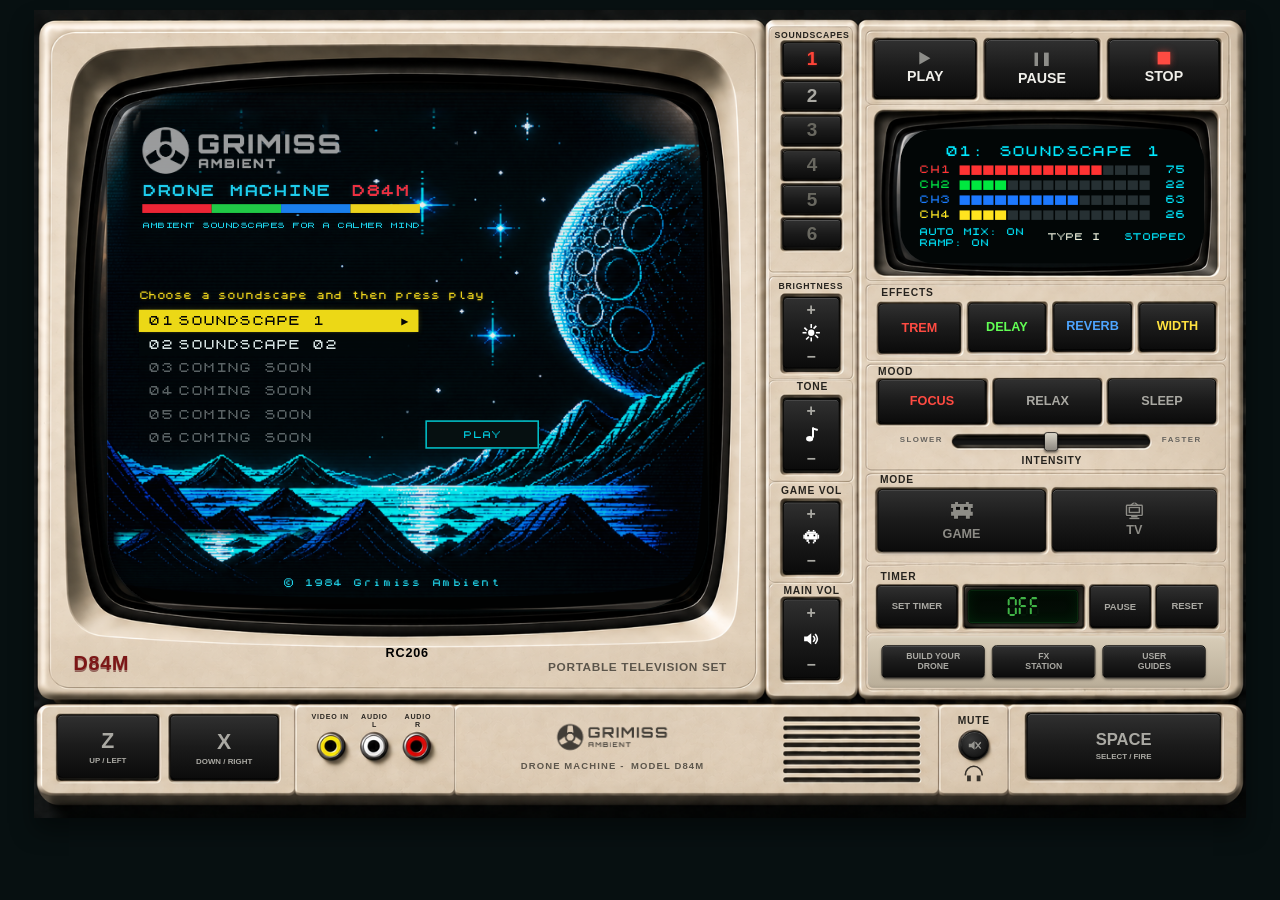
==== index.html @ c45c949e "rc206" ====
<!doctype html>
<html lang="en">
<head>
  <meta charset="utf-8">
  <meta name="viewport" content="width=device-width,initial-scale=1">
  <title>D84M Drone Machine</title>
  <link rel="stylesheet" href="styles/base.css?v=rc206">
</head>
<body>
  <div class="stage-viewport" id="stage-viewport">
    <main class="stage" id="stage" aria-label="D84M physical machine checkpoint">
      <div class="machine" id="machine">
        <section class="main-crt" aria-label="Main CRT">
          <div class="crt-screen-root" id="crt-screen-root"></div>
          <div class="ss-flash" id="ss-flash">01</div>
        </section>
        <div class="build-version-label" aria-label="Build version">RC206</div>

        <section class="small-crt" aria-label="Small CRT status">
          <div class="small-title" id="small-ss">01: SOUNDSCAPE 01</div>
          <div class="small-levels" id="small-levels"></div>
          <div class="small-footer"><div class="small-status-toggles"><button id="small-automix" type="button">AUTO MIX: ON</button><button id="small-ramp" type="button">RAMP: ON</button></div><span id="small-tape">TYPE I</span><span id="small-transport">STOP</span></div>
        </section>

        <img class="crt-glass" src="assets/visuals/d8m4-crt-glass.png" alt="" aria-hidden="true">
        <div class="bottom-fill" aria-hidden="true"></div>
        <img class="shell" src="assets/visuals/d8m4-shell.png" alt="" aria-hidden="true">

        <div class="legend-layer" id="legend-layer" aria-label="Screen printed legends">
          <div class="legend-item legend-d84m" data-legend-dev data-dev-key="unit-name" data-dev-label="UNIT NAME" data-edit-text>D84M</div>
          <div class="legend-item legend-portable" data-legend-dev data-dev-key="portable-line" data-dev-label="PORTABLE TV AUDIO AND GAMES" data-edit-text>PORTABLE TV AUDIO &amp; GAMES</div>

          <div class="legend-item legend-print legend-soundscapes" data-legend-dev data-dev-key="soundscapes-title" data-dev-label="SOUNDSCAPES TITLE" data-edit-text>SOUNDSCAPES</div>
          <div class="legend-item legend-print legend-brightness" data-legend-dev data-dev-key="brightness-title" data-dev-label="BRIGHTNESS TITLE" data-edit-text>BRIGHTNESS</div>
          <div class="legend-item legend-print legend-tone" data-legend-dev data-dev-key="tone-title" data-dev-label="TONE TITLE" data-edit-text>TONE</div>
          <div class="legend-item legend-print legend-gamevol" data-legend-dev data-dev-key="gamevol-title" data-dev-label="GAME VOL TITLE" data-edit-text>GAME VOL</div>
          <div class="legend-item legend-print legend-mainvol" data-legend-dev data-dev-key="mainvol-title" data-dev-label="MAIN VOL TITLE" data-edit-text>MAIN VOL</div>
          <div class="legend-item legend-print legend-mute" data-legend-dev data-dev-key="mute-title" data-dev-label="MUTE TITLE" data-edit-text>MUTE</div>
          <div class="legend-item legend-print legend-effects" data-legend-dev data-dev-key="effects-title" data-dev-label="EFFECTS TITLE" data-edit-text>EFFECTS</div>
          <div class="legend-item legend-print legend-mood" data-legend-dev data-dev-key="mood-title" data-dev-label="MOOD TITLE" data-edit-text>MOOD</div>
          <div class="legend-item legend-print legend-intensity" data-legend-dev data-dev-key="intensity-title" data-dev-label="INTENSITY TITLE" data-edit-text>INTENSITY</div>
          <div class="legend-item legend-print legend-mode" data-legend-dev data-dev-key="mode-title" data-dev-label="MODE TITLE" data-edit-text>MODE</div>
          <div class="legend-item legend-print legend-timer" data-legend-dev data-dev-key="timer-title" data-dev-label="TIMER TITLE" data-edit-text>TIMER</div>

          <div class="legend-item legend-fine legend-slower" data-legend-dev data-dev-key="slower-label" data-dev-label="SLOWER LABEL" data-edit-text>SLOWER</div>
          <div class="legend-item legend-fine legend-faster" data-legend-dev data-dev-key="faster-label" data-dev-label="FASTER LABEL" data-edit-text>FASTER</div>

          <div class="legend-item legend-rca legend-videoin" data-legend-dev data-dev-key="video-in-label" data-dev-label="VIDEO IN LABEL" data-edit-text>VIDEO IN</div>
          <div class="legend-item legend-rca legend-audio-l" data-legend-dev data-dev-key="audio-l-label" data-dev-label="AUDIO L LABEL" data-edit-text>AUDIO L</div>
          <div class="legend-item legend-rca legend-audio-r" data-legend-dev data-dev-key="audio-r-label" data-dev-label="AUDIO R LABEL" data-edit-text>AUDIO R</div>
          <div class="legend-item legend-headphones" data-legend-dev data-dev-key="headphones-icon" data-dev-label="HEADPHONES ICON" aria-hidden="true"></div>

          <img src="assets/visuals/ga-logo.png" alt="Grimiss Ambient" class="legend-item legend-brand-logo" data-legend-dev data-dev-key="brand-logo" data-dev-label="GRIMISS AMBIENT LOGO">
          <div class="legend-item legend-brand-text legend-brand-drone" data-legend-dev data-dev-key="brand-drone" data-dev-label="DRONE MACHINE BRAND TEXT" data-edit-text>DRONE MACHINE</div>
          <div class="legend-item legend-brand-text legend-brand-model" data-legend-dev data-dev-key="brand-model" data-dev-label="MODEL D84M BRAND TEXT" data-edit-text>MODEL D84M</div>
        </div>
<div class="live-layer">
          <div class="soundscape-controls" aria-label="Soundscapes">
            <button class="soundscape-button ss1" data-soundscape="SS01"><span>1</span></button>
            <button class="soundscape-button ss2" data-soundscape="SS02"><span>2</span></button>
            <button class="soundscape-button ss3" disabled><span>3</span></button>
            <button class="soundscape-button ss4" disabled><span>4</span></button>
            <button class="soundscape-button ss5" disabled><span>5</span></button>
            <button class="soundscape-button ss6" disabled><span>6</span></button>
          </div>

          <button class="transport-button play-button" id="play-button"><span class="transport-icon play-icon"></span><span>PLAY</span></button>
          <button class="transport-button pause-button" id="pause-button"><span class="transport-icon pause-icon"></span><span>PAUSE</span></button>
          <button class="transport-button stop-button" id="stop-button"><span class="transport-icon stop-icon"></span><span>STOP</span></button>

          <button class="rocker brightness-rocker" data-rocker="brightness"><span>+</span><b aria-hidden="true"></b><span>−</span></button>
          <button class="rocker tone-rocker" data-rocker="tone"><span>+</span><b aria-hidden="true"></b><span>−</span></button>
          <button class="rocker gamevol-rocker" data-rocker="gameVolume"><span>+</span><b aria-hidden="true"></b><span>−</span></button>
          <button class="rocker mainvol-rocker" data-rocker="mainVolume"><span>+</span><b aria-hidden="true"></b><span>−</span></button>
          <button class="master-mute-button jack-mute-button" id="master-mute-button" aria-pressed="false" aria-label="Master mute"><b aria-hidden="true"></b></button>

          <button class="effect-button trem-button" data-effect-button="tremolo">TREM</button>
          <button class="effect-button delay-button" data-effect-button="delay">DELAY</button>
          <button class="effect-button reverb-button" data-effect-button="reverb">REVERB</button>
          <button class="effect-button width-button" data-effect-button="width">WIDTH</button>

          <button class="mode-button focus-button" data-frs="focus">FOCUS</button>
          <button class="mode-button relax-button" data-frs="relax">RELAX</button>
          <button class="mode-button sleep-button" data-frs="sleep">SLEEP</button>
          <input class="intensity-slider" id="intensity" type="range" min="-50" max="50" value="0" step="1" aria-label="Intensity">

          <button class="future-button game-button" id="game-button" aria-label="Game mode"><span class="future-icon alien-icon" aria-hidden="true"></span><span>GAME</span></button>
          <button class="future-button tv-button" id="tv-button" aria-label="TV mode"><span class="future-icon retro-tv-icon" aria-hidden="true"></span><span>TV</span></button>

          <button class="timer-button timer-set" id="timer-set-button">SET TIMER</button>
          <div class="timer-display" id="timer-display" aria-live="polite">OFF</div>
          <button class="timer-button timer-start" id="timer-start-button" aria-pressed="false">PAUSE</button>
          <button class="timer-button timer-reset" id="timer-reset-button">RESET</button>
          <div class="timer-option-menu" id="timer-option-menu" hidden>
            <div class="timer-option-header">Please select length of timer required:</div>
            <button type="button" data-timer-option="900">C15</button>
            <button type="button" data-timer-option="7200">2 HOURS</button>
            <button type="button" data-timer-option="1800">C30</button>
            <button type="button" data-timer-option="14400">4 HOURS</button>
            <button type="button" data-timer-option="3600">C60</button>
            <button type="button" data-timer-option="28800">8 HOURS</button>
            <button type="button" data-timer-option="5400">C90</button>
            <button type="button" data-timer-option="0">OFF</button>
          </div>

          <div class="utility-mask" id="utility-panel" aria-label="Utility button backing panel"></div>
          <button class="utility-button byd-button" id="byd-button">BUILD YOUR<br>DRONE</button>
          <button class="utility-button cc-button" id="cc-button">FX<br>STATION</button>
          <button class="utility-button guides-button" id="guides-button">USER<br>GUIDES</button>

          <button class="bottom-key z-key" data-future="Z / UP / LEFT">Z<small>UP / LEFT</small></button>
          <button class="bottom-key x-key" data-future="X / DOWN / RIGHT">X<small>DOWN / RIGHT</small></button>
          <button class="bottom-key space-key" id="space-key">SPACE<small>SELECT / FIRE</small></button>
        </div>

        <div class="osd" id="osd" aria-live="polite"></div>
      </div>
    </main>
  </div>

  <aside class="dev-dock" aria-label="Checkpoint 5 development controls">
    <strong>CP05 DEV</strong>
    <button id="automix-toggle">AUTO MIX ON</button>
    <button id="automix-force">FORCE EVENT</button>
    <button id="special-event-force">SPECIAL EVENT</button>
    <span id="dev-status">Ready</span>
  </aside>

  <script type="module" src="src/main.js?v=rc206"></script>
</body>
</html>
---- styles/base.css ----
@font-face{font-family:ZX;src:url('../assets/fonts/ZXSpectrumUnicode.ttf') format('truetype');font-display:swap}
*{box-sizing:border-box} html,body{margin:0;min-height:100%;background:#071011;color:#eee;font-family:Arial,Helvetica,sans-serif}
body{min-height:100vh;overflow:auto;padding:10px 10px 72px;display:flex;justify-content:center;align-items:flex-start}
button,input{font:inherit}.stage-viewport{position:relative;width:1536px;height:1024px;flex:0 0 auto}.stage{position:absolute;left:0;top:0;width:1536px;height:1024px;transform-origin:top left}.machine{--unit-brightness:1;position:relative;width:1536px;height:1024px;overflow:hidden;filter:brightness(var(--unit-brightness)) drop-shadow(0 18px 28px rgba(0,0,0,.55));background:#070d0e}
.main-crt{position:absolute;left:5.99%;top:10.16%;width:49.61%;height:64.06%;z-index:1;overflow:hidden;border-radius:12% / 14%;background:#020807;color:#00e9ff;font-family:ZX,'Courier New',monospace}
.crt-dev-inner{position:absolute;inset:8%;display:flex;flex-direction:column;align-items:center;justify-content:center;text-align:center;gap:22px;text-shadow:0 0 5px rgba(0,220,255,.22)}
.zx-stripes{width:260px;height:16px;display:grid;grid-template-columns:repeat(4,1fr);gap:0;margin-bottom:5px}.zx-stripes i:nth-child(1){background:#f33}.zx-stripes i:nth-child(2){background:#0e4}.zx-stripes i:nth-child(3){background:#1681ff}.zx-stripes i:nth-child(4){background:#ffe21c}.crt-title{font-size:36px}.crt-sub{font-size:19px;color:#f3f0db}.crt-state{font-size:26px;color:#63faff}.crt-message{font-size:22px;color:#ffe21c;max-width:82%;line-height:1.35}.crt-help{position:absolute;bottom:2%;font-size:13px;color:#78a6a9}
.small-crt{position:absolute;left:71.48%;top:14.75%;width:25.07%;height:16.60%;z-index:4;overflow:hidden;border-radius:10.9% / 24.7%;background:#020606;color:#f4f1df;font-family:ZX,'Courier New',monospace;padding:18px 24px 14px;text-shadow:0 0 3px rgba(0,220,255,.15)}
.small-title{text-align:center;color:#00e9ff;font-size:17px;margin-bottom:8px}.small-levels{display:grid;gap:5px}.small-row{display:grid;grid-template-columns:44px 1fr 38px;gap:7px;align-items:center;font-size:13px}.small-bar{height:12px;display:grid;grid-template-columns:repeat(16,1fr);gap:2px;cursor:pointer;touch-action:none}.small-bar i{background:#263033}.small-row:nth-child(1){color:#ff3333}.small-row:nth-child(2){color:#00e83f}.small-row:nth-child(3){color:#1d79ff}.small-row:nth-child(4){color:#ffe41f}.small-bar i.lit{background:currentColor}.small-value{color:#00e9ff;text-align:right}.small-footer{margin-top:8px;display:flex;justify-content:space-between;color:#00e9ff;font-size:11px}
.crt-glass,.shell{position:absolute;inset:0;width:100%;height:100%;pointer-events:none;user-select:none}.crt-glass{z-index:2}.shell{z-index:3}.live-layer{position:absolute;inset:0;z-index:5;pointer-events:none}.live-layer button,.live-layer input{pointer-events:auto}
.soundscape-button,.transport-button,.rocker,.master-mute-button,.effect-button,.mode-button,.future-button,.timer-button,.utility-button,.bottom-key{appearance:none;margin:0;border:1px solid #050505;background:linear-gradient(180deg,#303030 0%,#1b1b1b 48%,#0b0b0b 100%);box-shadow:inset 0 1px 0 rgba(255,255,255,.22),inset 0 -1px 0 rgba(0,0,0,.82),0 2px 3px rgba(0,0,0,.4);color:#aaa9a3;cursor:pointer;user-select:none;touch-action:none;font-weight:800}.soundscape-button:active,.transport-button:active,.effect-button:active,.mode-button:active,.future-button:active,.utility-button:active,.bottom-key:active{transform:translateY(1px)}
.soundscape-button{position:absolute;left:61.78%;width:4.82%;border-radius:5px;display:grid;place-items:center}.soundscape-button span{font-size:24px}.ss1{top:4.02%;height:4.00%}.ss2{top:8.75%;height:3.61%}.ss3{top:13.05%;height:3.61%}.ss4{top:17.34%;height:3.61%}.ss5{top:21.64%;height:3.52%}.ss6{top:25.84%;height:3.61%}.soundscape-button[aria-pressed="true"] span{color:#ff4438;text-shadow:0 0 4px rgba(255,45,35,.4)}.soundscape-button:disabled{cursor:default}.soundscape-button:disabled span{color:#696860}
.transport-button{position:absolute;border-radius:7px;display:flex;flex-direction:column;align-items:center;justify-content:center;gap:5px;font-size:18px;color:#f0efea}.transport-button span:last-child{color:#f0efea;text-shadow:none}.play-button{left:69.73%;top:4.20%;width:7.55%;height:6.05%}.pause-button{left:78.91%;top:4.30%;width:8.53%;height:5.96%}.stop-button{left:89.06%;top:4.30%;width:8.33%;height:5.96%}.transport-icon{display:block;position:relative;color:#8e8e8a;filter:none}.play-icon{width:0;height:0;border-top:8px solid transparent;border-bottom:8px solid transparent;border-left:14px solid currentColor}.pause-icon{width:18px;height:17px;background:linear-gradient(90deg,currentColor 0 5px,transparent 5px 12px,currentColor 12px 17px)}.stop-icon{width:16px;height:16px;background:currentColor}.play-button.is-active .transport-icon{color:#62ff55;filter:drop-shadow(0 0 5px rgba(98,255,85,.55))}.pause-button.is-active .transport-icon{color:#ffd83d;filter:drop-shadow(0 0 5px rgba(255,216,61,.55))}.stop-button.is-active .transport-icon{color:#ff4b42;filter:drop-shadow(0 0 5px rgba(255,75,66,.55))}.play-button.is-paused .transport-icon{animation:pulsePlayIcon 1.8s ease-in-out infinite}@keyframes pulsePlayIcon{0%,100%{color:#8e8e8a;filter:none}50%{color:#62ff55;filter:drop-shadow(0 0 6px rgba(98,255,85,.6))}}
.rocker{position:absolute;left:61.95%;width:4.69%;height:8.89%;border-radius:6px;display:grid;grid-template-rows:1fr 1.15fr 1fr;place-items:center;font-size:20px;transform-origin:center;transition:transform .07s ease,box-shadow .07s ease}.rocker.rocker-up{transform:perspective(120px) rotateX(-5deg) translateY(-1px);box-shadow:inset 0 3px 4px rgba(255,255,255,.16),inset 0 -4px 6px rgba(0,0,0,.9),0 1px 2px rgba(0,0,0,.45)}.rocker.rocker-down{transform:perspective(120px) rotateX(5deg) translateY(1px);box-shadow:inset 0 1px 2px rgba(255,255,255,.1),inset 0 -1px 3px rgba(0,0,0,.7),0 3px 4px rgba(0,0,0,.5)}.rocker b{font-size:0;color:transparent;width:24px;height:24px;display:block;background-position:center;background-repeat:no-repeat;background-size:24px 24px}.brightness-rocker{top:34.72%}.tone-rocker{top:44.87%}.gamevol-rocker{top:55.03%}.mainvol-rocker{top:65.19%}
.effect-button{position:absolute;border-radius:6px;font-size:16px;color:#96958f}.trem-button{left:70.12%;top:36.91%;width:5.86%;height:4.79%}.delay-button{left:77.54%;top:36.91%;width:5.47%;height:4.69%}.reverb-button{left:84.57%;top:36.91%;width:5.53%;height:4.59%}.width-button{left:91.60%;top:36.91%;width:5.40%;height:4.59%}.effect-button[data-effect-button="tremolo"].is-active{color:#ff4b42}.effect-button[data-effect-button="delay"].is-active{color:#62ff55}.effect-button[data-effect-button="reverb"].is-active{color:#4ea5ff}.effect-button[data-effect-button="width"].is-active{color:#ffe23f}
.mode-button{position:absolute;border-radius:6px;font-size:16px}.focus-button{left:69.99%;top:46.29%;width:8.14%;height:4.20%}.relax-button{left:79.56%;top:46.29%;width:8.01%;height:4.20%}.sleep-button{left:89.00%;top:46.19%;width:8.01%;height:4.20%}.focus-button.is-active{color:#ff4b42}.relax-button.is-active{color:#62ff55}.sleep-button.is-active{color:#4ea5ff}
.intensity-slider{position:absolute;left:75.78%;top:52.25%;width:16.28%;height:2.73%;margin:0;appearance:none;background:transparent;cursor:ew-resize;touch-action:none}.intensity-slider::-webkit-slider-runnable-track{height:8px;border-radius:8px;background:#171717;box-shadow:inset 0 2px 3px rgba(0,0,0,.72)}.intensity-slider::-webkit-slider-thumb{appearance:none;width:18px;height:24px;margin-top:-8px;border-radius:4px;border:1px solid #111;background:linear-gradient(180deg,#d9d4c7,#8b877f);box-shadow:0 2px 3px rgba(0,0,0,.5)}
.future-button{position:absolute;border-radius:7px;display:flex;flex-direction:column;align-items:center;justify-content:center;gap:4px;font-size:20px;color:#8d8c86}.future-button span{font-size:16px}.future-button .future-icon{display:block;width:30px;height:22px;background-position:center;background-repeat:no-repeat;background-size:contain;filter:drop-shadow(0 1px 0 rgba(0,0,0,.45))}.future-button .alien-icon{background-image:url("data:image/svg+xml,%3Csvg xmlns='http://www.w3.org/2000/svg' viewBox='0 0 64 48'%3E%3Cpath fill='%238d8c86' d='M10 8h8V4h6v4h16V4h6v4h8v8h-4v8h4v8h-6v6h-8v-6H24v6h-8v-6h-6v-8h4v-8h-4z'/%3E%3Crect x='20' y='14' width='8' height='6' fill='%230b0b0b'/%3E%3Crect x='36' y='14' width='8' height='6' fill='%230b0b0b'/%3E%3C/svg%3E")}.future-button .retro-tv-icon{background-image:url("data:image/svg+xml,%3Csvg xmlns='http://www.w3.org/2000/svg' viewBox='0 0 64 48'%3E%3Cg fill='none' stroke='%238d8c86' stroke-width='4' stroke-linecap='square' stroke-linejoin='miter'%3E%3Cpath d='M23 7 30 1'/%3E%3Cpath d='M41 7 34 1'/%3E%3Crect x='10' y='8' width='44' height='28' rx='2'/%3E%3Crect x='18' y='14' width='28' height='14'/%3E%3Cpath d='M25 40h14'/%3E%3Cpath d='M20 45h24'/%3E%3C/g%3E%3C/svg%3E")}.future-button:hover{color:#c8c7c0}.future-button:hover .future-icon{filter:drop-shadow(0 0 2px rgba(200,199,192,.25))}.game-button{left:69.99%;top:59.86%;width:13.02%;height:6.35%}.tv-button{left:84.51%;top:59.86%;width:12.50%;height:6.35%}
.timer-button{position:absolute;top:71.68%;height:4.30%;border-radius:6px;font-size:12px}.timer-set{left:69.92%;width:5.86%}.timer-start{left:87.55%;width:4.23%}.timer-reset{left:92.90%;width:4.23%}.timer-display{position:absolute;left:77.02%;top:71.68%;width:9.18%;height:4.30%;border:1px solid #061007;border-radius:6px;background:linear-gradient(180deg,#020703 0%,#031006 100%);display:flex;align-items:center;justify-content:center;color:#6bff65;font-family:'Courier New',monospace;font-size:18px;font-weight:700;letter-spacing:1px;box-shadow:inset 0 0 0 1px rgba(61,255,90,.12), inset 0 0 18px rgba(10,255,80,.08), 0 0 4px rgba(0,0,0,.55);text-shadow:0 0 6px rgba(74,255,90,.25)}.timer-display.is-off{color:#2d7d30;text-shadow:none}.timer-display.is-running{box-shadow:inset 0 0 0 1px rgba(61,255,90,.18), inset 0 0 18px rgba(10,255,80,.12), 0 0 6px rgba(77,255,95,.12)}.timer-button.is-active{color:#62ff55;border-color:#62ff55;background:#0b1811}.timer-option-menu{position:absolute;left:69.92%;top:63.0%;width:27.0%;display:grid;grid-template-columns:repeat(2,minmax(0,1fr));gap:6px;padding:8px;border:1px solid #1b2628;border-radius:8px;background:rgba(6,10,11,.98);box-shadow:0 8px 18px rgba(0,0,0,.45);z-index:35}.timer-option-menu button{appearance:none;margin:0;border:1px solid #050505;background:linear-gradient(180deg,#303030 0%,#1b1b1b 48%,#0b0b0b 100%);box-shadow:inset 0 1px 0 rgba(255,255,255,.22),inset 0 -1px 0 rgba(0,0,0,.82),0 2px 3px rgba(0,0,0,.4);color:#aaa9a3;cursor:pointer;user-select:none;touch-action:none;font-weight:800;border-radius:6px;padding:8px 4px;font-size:12px}.timer-option-menu button:hover,.timer-option-menu button:focus-visible,.timer-option-menu button.is-selected{color:#62ff55;border-color:#62ff55;background:#0b1811;outline:none}
.utility-mask{position:absolute;left:69.33%;top:77.92%;width:28.15%;height:6.15%;background:linear-gradient(180deg,#d8cdb8,#b9ad98);border-radius:7px;box-shadow:inset 0 1px 4px rgba(255,255,255,.45),inset 0 -1px 3px rgba(60,40,15,.25)}.utility-button{position:absolute;top:78.61%;height:4.10%;border-radius:6px;font-size:11px;line-height:1.05}.byd-button{left:69.92%;width:8.55%}.cc-button{left:79.04%;width:8.55%}.guides-button{left:88.16%;width:8.55%}
.bottom-key{position:absolute;top:87.89%;height:6.64%;border-radius:7px;font-size:27px;display:flex;flex-direction:column;align-items:center;justify-content:center;gap:3px}.bottom-key small{font-size:10px;color:#aaa9a3}.z-key{left:2.34%;width:7.36%}.x-key{left:11.65%;width:7.94%}.space-key{left:82.29%;top:87.70%;width:15.04%;font-size:21px}
.brand-block{position:absolute;left:37.3%;top:88.12%;width:21.6%;height:8%;display:flex;flex-direction:column;align-items:center;justify-content:center;color:#403c34;opacity:.74;pointer-events:none}.brand-logo{max-width:200px;max-height:40px;object-fit:contain;filter:contrast(.85)}.model-line{margin-top:4px;font-size:12px;letter-spacing:.08em;font-weight:700;white-space:nowrap}

.legend-layer{position:absolute;inset:0;z-index:4;pointer-events:none;user-select:none}
.legend-item{position:absolute;left:0;top:0;box-sizing:border-box;pointer-events:none;user-select:none}
.legend-print,.legend-fine,.legend-rca,.legend-brand-text,.legend-portable{font-family:Arial,Helvetica,sans-serif;text-transform:uppercase;color:#26231e;text-shadow:0 1px 0 rgba(255,255,255,.08);letter-spacing:.14em;font-weight:800;white-space:pre-wrap;overflow-wrap:anywhere}
.legend-print{font-size:17px;line-height:1.08;text-align:center}
.legend-fine{font-size:10px;color:#6f6a61;letter-spacing:.18em;text-align:center}
.legend-rca{font-size:11px;color:#2b2722;letter-spacing:.12em;text-align:center}
.legend-portable,.legend-brand-text{color:#403c34;opacity:.82;letter-spacing:.12em;font-weight:700;text-align:center}
.legend-portable{font-size:16px;line-height:1.05}
.legend-brand-text{font-size:12px;line-height:1.1}
.legend-d84m{font-family:Arial,Helvetica,sans-serif;font-weight:900;text-transform:uppercase;color:#7c1616;letter-spacing:.16em;font-size:25px;line-height:1;text-align:center;text-shadow:0 1px 0 rgba(255,210,210,.18),0 2px 0 rgba(82,9,9,.55),0 0 2px rgba(34,0,0,.12)}
.legend-brand-logo{object-fit:contain;filter:contrast(.9) brightness(.9);opacity:.74}
.legend-headphones{background-image:url("data:image/svg+xml,%3Csvg xmlns='http://www.w3.org/2000/svg' viewBox='0 0 64 64'%3E%3Cg fill='none' stroke='%2326221d' stroke-width='4' stroke-linecap='round' stroke-linejoin='round'%3E%3Cpath d='M12 34a20 20 0 0 1 40 0'/%3E%3Cpath d='M16 36h9v14h-9z' fill='%2326221d' stroke='none'/%3E%3Cpath d='M39 36h9v14h-9z' fill='%2326221d' stroke='none'/%3E%3C/g%3E%3C/svg%3E");background-repeat:no-repeat;background-position:center;background-size:contain;opacity:.9}

.legend-d84m{left:7.9%;top:75.2%;width:10.6%;height:2.8%}
.legend-portable{left:36.9%;top:75.0%;width:18.8%;height:2.8%}
.legend-soundscapes{left:58.9%;top:1.6%;width:11.2%;height:2.2%}
.legend-brightness{left:57.2%;top:33.2%;width:14.0%;height:2.0%}
.legend-tone{left:59.8%;top:46.0%;width:8.8%;height:2.0%}
.legend-gamevol{left:57.4%;top:58.5%;width:14.0%;height:2.0%}
.legend-mainvol{left:57.6%;top:70.6%;width:13.6%;height:2.0%}
.legend-mute{left:57.4%;top:84.2%;width:13.8%;height:2.0%}
.legend-effects{left:57.6%;top:28.6%;width:25.4%;height:2.0%}
.legend-mood{left:71.5%;top:43.4%;width:23.7%;height:2.0%}
.legend-intensity{left:77.6%;top:49.9%;width:12.5%;height:2.0%}
.legend-mode{left:74.4%;top:57.0%;width:18.8%;height:2.0%}
.legend-timer{left:76.0%;top:68.6%;width:17.0%;height:2.0%}
.legend-slower{left:69.9%;top:52.6%;width:5.3%;height:1.3%}
.legend-faster{left:92.2%;top:52.6%;width:4.6%;height:1.3%}
.legend-videoin{left:49.6%;top:88.0%;width:7.6%;height:1.6%}
.legend-audio-l{left:56.9%;top:88.0%;width:5.3%;height:1.6%}
.legend-audio-r{left:62.5%;top:88.0%;width:5.3%;height:1.6%}
.legend-headphones{left:61.7%;top:87.4%;width:4.8%;height:3.3%}
.legend-brand-logo{left:36.8%;top:88.4%;width:12.2%;height:3.8%}
.legend-brand-drone{left:36.0%;top:92.4%;width:16.0%;height:1.5%}
.legend-brand-model{left:42.1%;top:93.9%;width:6.9%;height:1.3%}

.legend-dev-window textarea{width:100%;min-height:56px;resize:vertical;font:inherit;background:#102124;color:#e9ffff;border:1px solid #50686b;padding:5px;box-sizing:border-box}
.legend-dev-window .ldw-text{display:grid;gap:6px;margin-top:8px}
.legend-dev-window .ldw-style-grid{display:grid;grid-template-columns:repeat(2,1fr);gap:5px}
.legend-dev-window .ldw-style-grid label{display:grid;gap:3px;font-size:10px}

.osd{position:absolute;left:12.9%;right:48.8%;bottom:27.8%;z-index:7;min-height:42px;display:grid;grid-template-columns:148px 1fr 52px;align-items:center;gap:12px;padding:0 12px;color:#66ff78;background:rgba(0,0,0,.985);font-family:ZX,'Courier New',monospace;font-size:18px;font-weight:800;letter-spacing:.02em;text-shadow:0 0 6px rgba(70,255,100,.42);opacity:0;transition:opacity .10s;pointer-events:none}.osd-label{text-align:left;white-space:nowrap}.osd-meter{text-align:left;white-space:nowrap;overflow:hidden}.osd-value{text-align:right;white-space:nowrap}.osd.show{opacity:1}
.dev-dock{position:fixed;z-index:1000;left:10px;right:10px;bottom:8px;min-height:48px;background:rgba(10,15,17,.94);border:1px solid #33434a;border-radius:8px;display:flex;align-items:center;gap:8px;padding:7px 10px;color:#aebcc3;font-size:12px;box-shadow:0 8px 25px rgba(0,0,0,.4)}.dev-dock button{border:1px solid #52616a;background:#172025;color:#dce3e7;border-radius:5px;padding:6px 10px;font-weight:700}.dev-dock #dev-status{margin-left:auto;white-space:nowrap;overflow:hidden;text-overflow:ellipsis;max-width:45vw}
@media(max-width:700px){body{padding:4px 4px 78px}.dev-dock{flex-wrap:wrap}.dev-dock #dev-status{width:100%;max-width:none;margin-left:0}}

.ss-flash{position:absolute;top:4.6%;right:6.4%;font-family:ZX,'Courier New',monospace;font-size:38px;line-height:1;color:#63ff74;background:rgba(0,0,0,.88);padding:3px 8px 4px;opacity:0;pointer-events:none;transition:opacity .10s;text-shadow:0 0 6px rgba(90,255,120,.5)}
.ss-flash.show{opacity:1}





/* Uniform rocker icon set: same 24x24 geometry, all white */
.brightness-rocker b{background-image:url("data:image/svg+xml,%3Csvg xmlns='http://www.w3.org/2000/svg' viewBox='0 0 24 24'%3E%3Cg fill='white'%3E%3Ccircle cx='12' cy='12' r='4'/%3E%3Crect x='11' y='1' width='2' height='5'/%3E%3Crect x='11' y='18' width='2' height='5'/%3E%3Crect x='1' y='11' width='5' height='2'/%3E%3Crect x='18' y='11' width='5' height='2'/%3E%3Crect x='4.1' y='4.8' width='2' height='5' transform='rotate(-45 5.1 7.3)'/%3E%3Crect x='17.9' y='14.2' width='2' height='5' transform='rotate(-45 18.9 16.7)'/%3E%3Crect x='14.2' y='4.1' width='5' height='2' transform='rotate(-45 16.7 5.1)'/%3E%3Crect x='4.8' y='17.9' width='5' height='2' transform='rotate(-45 7.3 18.9)'/%3E%3C/g%3E%3C/svg%3E")}
.tone-rocker b{background-image:url("data:image/svg+xml,%3Csvg xmlns='http://www.w3.org/2000/svg' viewBox='0 0 24 24'%3E%3Cg fill='white'%3E%3Crect x='13' y='3' width='2.5' height='13'/%3E%3Crect x='14' y='3' width='7' height='2.5' transform='rotate(18 14 3)'/%3E%3Cellipse cx='10' cy='17.5' rx='4.5' ry='3.5'/%3E%3C/g%3E%3C/svg%3E")}
.gamevol-rocker b{background-image:url("data:image/svg+xml,%3Csvg xmlns='http://www.w3.org/2000/svg' viewBox='0 0 24 24'%3E%3Cg fill='white'%3E%3Crect x='8' y='3' width='2' height='2'/%3E%3Crect x='14' y='3' width='2' height='2'/%3E%3Crect x='6' y='5' width='12' height='2'/%3E%3Crect x='4' y='7' width='16' height='8'/%3E%3Crect x='2' y='9' width='2' height='5'/%3E%3Crect x='20' y='9' width='2' height='5'/%3E%3Crect x='6' y='15' width='3' height='3'/%3E%3Crect x='15' y='15' width='3' height='3'/%3E%3Crect x='8' y='18' width='2' height='2'/%3E%3Crect x='14' y='18' width='2' height='2'/%3E%3Crect x='7' y='9' width='2' height='2' fill='%23000'/%3E%3Crect x='15' y='9' width='2' height='2' fill='%23000'/%3E%3C/g%3E%3C/svg%3E")}
.mainvol-rocker b{background-image:url("data:image/svg+xml,%3Csvg xmlns='http://www.w3.org/2000/svg' viewBox='0 0 24 24'%3E%3Cg fill='white'%3E%3Cpolygon points='3,9 7,9 12,5 12,19 7,15 3,15'/%3E%3Cpath d='M15 9 Q18 12 15 15' stroke='white' stroke-width='2' fill='none' stroke-linecap='square'/%3E%3Cpath d='M17.5 6.5 Q22 12 17.5 17.5' stroke='white' stroke-width='2' fill='none' stroke-linecap='square'/%3E%3C/g%3E%3C/svg%3E")}

/* CP06 CRT SYSTEM */
.crt-screen-root{position:absolute;inset:0;z-index:1;font-family:ZX,'Courier New',monospace;color:#f3f0db;overflow:hidden}
.crt-screen{position:absolute;inset:5.5% 6.2% 6.8%;background:#010606;color:#e8eadf;padding:16px 18px;overflow:hidden}
.crt-screen-title{text-align:center;color:#00e9ff;font-size:25px;margin:2px 0 12px;text-shadow:0 0 5px rgba(0,230,255,.25)}
.crt-list{width:76%;margin:0 auto;display:grid;gap:5px}.crt-list-button,.crt-action,.crt-mini,.tiny,.guide-card{font-family:ZX,'Courier New',monospace;background:#071011;color:#aeb6b1;border:1px solid #607177;padding:6px 8px;cursor:pointer}.crt-list-button{text-align:left;font-size:16px}.crt-list-button.selected{color:#ffe21c;border-color:#ffe21c}.crt-list-button:disabled{color:#555;border-color:#333;cursor:default}.crt-start-prompt{text-align:center;color:#ffe21c;margin:13px 0 8px;font-size:18px}.play-start{display:block;margin:0 auto;color:#65ff72}
.crt-close{position:absolute;left:10px;bottom:8px;font-family:ZX,'Courier New',monospace;background:#061012;color:#00e9ff;border:1px solid #00b9c8;padding:4px 8px;cursor:pointer}
.byd-grid{display:grid;grid-template-columns:1fr 1.18fr;gap:22px;font-size:11px}.byd-grid h3,.cc-global h3{color:#8aa1a4;font-size:11px;margin:7px 0 4px}.inline-buttons{display:flex;gap:6px;flex-wrap:wrap}.crt-mini{font-size:10px;padding:4px 7px}.crt-mini.active{color:#65ff72;border-color:currentColor}.effect-tremolo.active{color:#ff4b42}.effect-delay.active{color:#62ff55}.effect-reverb.active{color:#4ea5ff}.effect-width.active{color:#ffe23f}.mode-focus.active{color:#ff4b42}.mode-relax.active{color:#62ff55}.mode-sleep.active{color:#4ea5ff}
.byd-track{display:grid;grid-template-columns:36px 1fr 30px;gap:7px;align-items:center;margin:4px 0}.byd-track input,.byd-grid label input{width:100%;accent-color:currentColor}.byd-grid label{display:grid;grid-template-columns:90px 1fr;align-items:center;gap:7px;margin:5px 0}.row-0{color:#ff4b42}.row-1{color:#62ff55}.row-2{color:#4ea5ff}.row-3{color:#ffe23f}.timer-placeholder{margin-top:8px;color:#607b80}
.cc-screen{padding:9px 12px 25px}.cc-screen .crt-screen-title{font-size:21px;margin-bottom:3px}.cc-ss{text-align:center;color:#00e9ff;font-size:11px;margin-bottom:6px}.cc-channels{display:grid;grid-template-columns:repeat(4,1fr);gap:7px}.cc-channel{border:2px solid currentColor;padding:5px;font-size:9px}.cc-channel h3{text-align:center;margin:0 0 5px;font-size:12px}.cc-channel label{display:grid;gap:2px;margin:3px 0}.cc-channel input{width:100%;accent-color:currentColor}.cc-red{color:#ff4b42}.cc-green{color:#62ff55}.cc-blue{color:#4ea5ff}.cc-yellow{color:#ffe23f}.xfade-line{white-space:nowrap;margin:5px 0}.tiny{font-size:8px;padding:3px 5px}.tiny.active{color:currentColor;border-color:currentColor;background:#102022}.cc-global{border:1px solid #00d7df;margin-top:7px;padding:5px;display:grid;grid-template-columns:1.15fr 1fr;gap:10px}.cc-global-block>h3{color:#00e9ff;margin:0 0 4px}.cc-faders{display:flex;gap:7px;align-items:flex-end}.cc-fader{display:grid;grid-template-rows:auto auto 58px auto;text-align:center;font-size:8px;min-width:42px}.cc-fader input{appearance:slider-vertical;width:22px;height:58px;margin:auto}.fx-tremolo{color:#ff4b42}.fx-delay{color:#62ff55}.fx-reverb{color:#4ea5ff}.fx-width{color:#ffe23f}.char{color:#ff32cf}.cc-tape{color:#ff32cf;display:grid;gap:4px;align-content:end}.cc-bottom{position:absolute;left:13px;right:13px;bottom:7px;display:flex;justify-content:space-between}.guides-screen{padding-top:18px}.guide-grid{display:grid;grid-template-columns:1fr 1fr;gap:14px;width:78%;margin:28px auto}.guide-card{min-height:82px;color:#ffe21c;border-color:#59686d;font-size:13px}.jcard-placeholder{width:76%;min-height:230px;border:2px solid #ffe21c;margin:25px auto;padding:30px;text-align:center;color:#ffe21c;line-height:1.8}.missing-screen{display:flex;flex-direction:column;align-items:center;justify-content:center;text-align:center;gap:20px}.missing-big{font-size:34px;color:#ff4040}.missing-file{font-size:17px;color:#f1f0df}.missing-note{font-size:13px;color:#00e9ff}.idle-screen{display:flex;align-items:center;justify-content:center;flex-direction:column;gap:24px;isolation:isolate}.static-layer{position:absolute;inset:0;z-index:-1;opacity:.28;background:repeating-radial-gradient(circle at 25% 25%,#d7d7d7 0 1px,#111 1px 3px,#777 3px 4px,#050505 4px 6px);animation:staticShift .13s steps(2) infinite}.idle-logo{font-size:31px;color:#d7d4c8;text-shadow:0 0 7px #000}.idle-prompt{font-size:13px;color:#65ff72}@keyframes staticShift{0%{transform:translate(0,0)}25%{transform:translate(-3px,2px)}50%{transform:translate(2px,-2px)}75%{transform:translate(3px,1px)}100%{transform:translate(-1px,-2px)}}
/* physical sibling CRT buttons: RGB active order */
.utility-button{color:#aaa9a3}.byd-button.is-active{color:#ff4b42;text-shadow:0 0 6px rgba(255,75,66,.55)}.cc-button.is-active{color:#62ff55;text-shadow:0 0 6px rgba(98,255,85,.55)}.guides-button.is-active{color:#4ea5ff;text-shadow:0 0 6px rgba(78,165,255,.55)}
.tv-button.is-active{color:#62ff55}.game-button.is-active{color:#ff4b42}
.small-footer{gap:5px}.small-footer span:nth-child(2){color:#f3f0db;text-align:center}

/* CP06 RC2 CRT refinement */
.spectrum-panel-screen{background:#010605;color:#eff0df;padding:13px 16px 25px}
.spectrum-box{border:2px solid #2edee5;padding:11px 12px;background:rgba(0,20,20,.18)}
.spectrum-heading{font-size:14px;color:#8fc3c6;margin:8px 0 6px;letter-spacing:.04em}
.crt-key{font-family:ZX,'Courier New',monospace;background:#061011;color:#aeb6b1;border:1px solid #708085;padding:7px 10px;cursor:pointer;font-size:13px;min-width:54px}
.crt-key.active{border-color:currentColor;color:#66ff78;background:#0a2020}
.byd-screen{padding:16px 20px 30px}.byd-title{font-size:31px;margin:0 0 14px}.byd-columns{display:grid;grid-template-columns:.95fr 1.15fr;gap:18px}.byd-left,.byd-right{min-height:395px}.byd-track{display:grid;grid-template-columns:46px 1fr 40px;gap:9px;align-items:center;margin:8px 0;font-size:13px}.byd-track input,.byd-param input{width:100%}.byd-track b,.byd-param b{text-align:right}.byd-ch{font-size:14px}.byd-param{display:grid;grid-template-columns:100px 1fr 40px;gap:9px;align-items:center;margin:10px 0;font-size:13px}.byd-mode-buttons{margin-top:13px}.timer-placeholder{font-size:12px;margin-top:12px;color:#6f9295}
.byd-screen input[type=range],.cc-hslider{appearance:none;height:15px;background:transparent;cursor:pointer;touch-action:none}.byd-screen input[type=range]::-webkit-slider-runnable-track,.cc-hslider::-webkit-slider-runnable-track{height:4px;background:#d7ddd7;border:1px solid #6e7876}.byd-screen input[type=range]::-webkit-slider-thumb,.cc-hslider::-webkit-slider-thumb{appearance:none;width:12px;height:16px;margin-top:-7px;background:currentColor;border:1px solid #101010;box-shadow:0 0 0 1px rgba(255,255,255,.15)}
.cc-screen{padding:9px 14px 30px}.cc-header{display:grid;grid-template-columns:120px 1fr 120px;align-items:center;gap:10px}.cc-header .crt-screen-title{font-size:27px;margin:0}.mini-stripes{height:11px;display:grid;grid-template-columns:repeat(4,1fr)}.mini-stripes i:nth-child(1){background:#ff3b3b}.mini-stripes i:nth-child(2){background:#13e653}.mini-stripes i:nth-child(3){background:#237dff}.mini-stripes i:nth-child(4){background:#ffe52c}.cc-ss{text-align:center;color:#00e9ff;font-size:12px;margin:5px 0 8px}.cc-channels{display:grid;grid-template-columns:repeat(4,1fr);gap:9px}.cc-channel{border:2px solid currentColor;padding:8px 9px 9px;font-size:10px;background:#011111}.cc-channel-title{text-align:center;border:1px solid currentColor;padding:3px;font-size:15px;margin-bottom:7px}.cc-param-label{display:flex;justify-content:space-between;align-items:center;font-size:10px;margin-top:5px}.cc-param-label b{font-size:9px}.cc-hslider{width:100%;color:currentColor}.xfade-title{text-align:center;font-size:10px;margin:5px 0 3px}.xfade-buttons,.cc-ms{display:flex;justify-content:center;gap:5px}.cc-ms{margin-top:5px}.tiny{font-family:ZX,'Courier New',monospace;font-size:9px;padding:4px 6px;background:#061010;color:#9fb0ad;border:1px solid #657471;cursor:pointer}.tiny.active{color:currentColor;border-color:currentColor;background:#0b2020}.cc-global-frame{border:2px solid #00dce6;margin-top:9px;padding:5px 8px 8px;position:relative}.cc-global-title{text-align:center;color:#00e9ff;font-size:20px;margin-bottom:2px}.cc-global-columns{display:grid;grid-template-columns:1.2fr 1fr;gap:15px}.global-subtitle{text-align:center;color:#a8b8b5;font-size:10px;margin-bottom:3px}.cc-vfaders{display:flex;justify-content:center;align-items:flex-end;gap:12px}.cc-vfader{width:52px;text-align:center;font-size:8px;display:grid;grid-template-rows:24px 14px 96px auto;align-items:center}.cc-vfader>span{line-height:1.05}.cc-vfader>b{font-size:9px}.vfader-wrap{height:92px;width:26px;margin:auto;position:relative}.vfader-wrap input[type=range]{appearance:none;position:absolute;width:88px;height:18px;left:-31px;top:35px;transform:rotate(-90deg);background:transparent;cursor:pointer;touch-action:none}.vfader-wrap input[type=range]::-webkit-slider-runnable-track{height:4px;background:currentColor;box-shadow:inset 0 0 0 1px #162425}.vfader-wrap input[type=range]::-webkit-slider-thumb{appearance:none;width:16px;height:14px;margin-top:-5px;background:currentColor;border:1px solid #111;box-shadow:inset 0 0 0 2px rgba(255,255,255,.35)}.fx-tremolo{color:#ff4b42}.fx-delay{color:#62ff55}.fx-reverb{color:#4ea5ff}.fx-width{color:#ffe23f}.char{color:#ff32cf}.cc-tape{width:52px;color:#ff32cf;display:grid;gap:5px;align-content:end;text-align:center;font-size:8px}.character-block{border-left:1px solid #1ba4aa;padding-left:10px}.cc-bottom{display:none}.crt-close{font-family:ZX,'Courier New',monospace;background:#061011;color:#00e9ff;border:1px solid #00cbd4;padding:5px 8px;cursor:pointer}


/* CP06 RC3 - larger Spectrum BYD + reference slider/fader language */
.byd-screen{padding:12px 18px 28px}
.byd-title{font-size:36px;font-weight:900;margin:0 0 14px;letter-spacing:.035em}
.byd-columns{grid-template-columns:1fr 1.08fr;gap:20px}
.spectrum-box{border:3px solid #2edee5;padding:15px 16px;background:rgba(0,18,18,.28)}
.spectrum-heading{font-size:16px;font-weight:900;color:#9ed2d4;margin:12px 0 8px;letter-spacing:.055em}
.crt-key{font-size:15px;font-weight:900;padding:8px 12px;min-width:60px;border-width:2px}
.byd-left,.byd-right{min-height:392px}
.byd-track{grid-template-columns:54px 1fr 44px;gap:11px;margin:13px 0;font-size:16px;font-weight:900}
.byd-ch{font-size:16px;font-weight:900}
.byd-track b,.byd-param b{font-size:15px;font-weight:900}
.byd-param{grid-template-columns:122px 1fr 48px;gap:12px;margin:20px 0;font-size:16px;font-weight:900}
.effects-row{gap:8px}

/* horizontal slider/fader: coloured line + rectangular cap, white MIN/MID/MAX marks */
.range-shell{position:relative;height:28px;width:100%;display:flex;align-items:center;color:inherit}
.range-shell input[type=range]{appearance:none;width:100%;height:24px;margin:0;background:transparent;cursor:pointer;touch-action:none;position:relative;z-index:2;color:inherit}
.range-shell input[type=range]::-webkit-slider-runnable-track{height:4px;background:currentColor;border:0;box-shadow:none}
.range-shell input[type=range]::-webkit-slider-thumb{appearance:none;width:14px;height:18px;margin-top:-7px;background:currentColor;border:1px solid #111;box-shadow:inset 0 0 0 1px rgba(255,255,255,.22)}
.range-shell input[type=range]::-moz-range-track{height:4px;background:currentColor;border:0}
.range-shell input[type=range]::-moz-range-thumb{width:14px;height:18px;background:currentColor;border:1px solid #111;border-radius:0}
.range-shell .tick{position:absolute;top:1px;width:1px;height:5px;background:#fff;opacity:.92;z-index:1}
.range-shell .tick-min{left:0}.range-shell .tick-mid{left:50%;transform:translateX(-.5px)}.range-shell .tick-max{right:0}
.byd-intensity,.byd-brightness{color:#00e9ff}
.byd-track.row-0{color:#ff4b42}.byd-track.row-1{color:#62ff55}.byd-track.row-2{color:#4ea5ff}.byd-track.row-3{color:#ffe23f}

/* Control Centre horizontal sliders use the same family */
.cc-range-shell{height:21px;margin:1px 0 3px}
.cc-range-shell .tick{top:0;height:4px}
.cc-hslider{width:100%;color:currentColor}

/* vertical global faders: coloured rail + rectangular cap + white MAX/MID/MIN ticks */
.vfader-wrap{height:100px;width:34px;margin:auto;position:relative;color:inherit}
.vfader-wrap input[type=range]{appearance:none;position:absolute;width:92px;height:22px;left:-29px;top:38px;transform:rotate(-90deg);background:transparent;cursor:pointer;touch-action:none;z-index:2;color:inherit}
.vfader-wrap input[type=range]::-webkit-slider-runnable-track{height:4px;background:currentColor;border:0;box-shadow:none}
.vfader-wrap input[type=range]::-webkit-slider-thumb{appearance:none;width:16px;height:18px;margin-top:-7px;background:currentColor;border:1px solid #111;box-shadow:inset 0 0 0 1px rgba(255,255,255,.28)}
.vfader-wrap input[type=range]::-moz-range-track{height:4px;background:currentColor;border:0}
.vfader-wrap input[type=range]::-moz-range-thumb{width:16px;height:18px;background:currentColor;border:1px solid #111;border-radius:0}
.vtick{position:absolute;left:1px;width:6px;height:1px;background:#fff;opacity:.95;z-index:1}
.vtick-max{top:3px}.vtick-mid{top:49px}.vtick-min{bottom:3px}
.cc-vfader{grid-template-rows:25px 15px 104px auto;font-weight:900}
.cc-vfader>span{font-size:9px;font-weight:900}.cc-vfader>b{font-size:10px;font-weight:900}


/* CP06 RC4 - BYD simplified red screen system */
.byd-title{color:#ff4b42;text-shadow:0 0 8px rgba(255,75,66,.24)}
.byd-left,.byd-right{border-color:#ff4b42;background:rgba(22,4,4,.12)}
.byd-heading{color:#d8ddd6}
.byd-left .spectrum-heading,.byd-right .spectrum-heading{margin-top:8px}
.byd-ss-buttons,.byd-transport-row{display:flex;gap:8px;flex-wrap:nowrap}
.byd-ss{min-width:48px}
.byd-transport{min-width:56px;display:flex;align-items:center;justify-content:center;padding:8px 10px;color:#aab0ac;border-color:#6f7776;background:#061011;font-size:15px;line-height:1}
.byd-transport.play.active{color:#62ff55;border-color:#62ff55;background:#0b1811}
.byd-transport.pause.active{color:#ffd83d;border-color:#ffd83d;background:#18170b}
.byd-transport.stop.active{color:#ff4b42;border-color:#ff4b42;background:#180b0b}
.byd-transport.play.blink{animation:bydPlayBlink 1.8s ease-in-out infinite}
@keyframes bydPlayBlink{0%,100%{color:#aab0ac;border-color:#6f7776;background:#061011}50%{color:#62ff55;border-color:#62ff55;background:#0b1811;box-shadow:0 0 8px rgba(98,255,85,.18)}}
.byd-effects-grid{display:grid;grid-template-columns:repeat(2, minmax(0,1fr));gap:9px;margin-top:4px}
.byd-effect{width:100%;min-width:0;text-align:center;padding:8px 0}
.byd-frs-heading{margin-top:16px}
.byd-frs-row{display:grid;grid-template-columns:repeat(3,minmax(0,1fr));gap:8px;margin-top:6px}
.byd-mode{width:100%;min-width:0;text-align:center;padding:8px 2px;font-size:13px}
.byd-mode.active.mode-focus{color:#ff4b42;border-color:#ff4b42;background:#160b0b}
.byd-mode.active.mode-relax{color:#62ff55;border-color:#62ff55;background:#0b180b}
.byd-mode.active.mode-sleep{color:#4ea5ff;border-color:#4ea5ff;background:#0b1018}
.byd-intensity-heading{margin-top:18px;margin-bottom:10px}
.byd-param.byd-intensity{grid-template-columns:1fr 54px;gap:14px;margin:4px 0 0;color:#00e9ff}
.byd-param.byd-intensity .range-shell{height:32px}
.byd-param.byd-intensity b{font-size:16px}
.byd-left .crt-key.active{color:#66ff78;border-color:currentColor;background:#0a2020}
.byd-screen .range-shell input[type=range]::-webkit-slider-thumb{width:15px;height:18px;margin-top:-7px}
.byd-screen .range-shell input[type=range]::-moz-range-thumb{width:15px;height:18px}
\n\n

/* CP06 RC10 — rocker panel baked into shell artwork */
.brightness-rocker{top:34.65%}.tone-rocker{top:44.80%}.gamevol-rocker{top:54.95%}.mainvol-rocker{top:65.10%}
.master-mute-button{position:absolute;left:61.95%;top:75.89%;width:4.69%;height:5.05%;border-radius:6px;display:grid;place-items:center;transform-origin:center;transition:transform .07s ease, box-shadow .12s ease, filter .12s ease}
.master-mute-button b{width:29px;height:29px;display:block;background-position:center;background-repeat:no-repeat;background-size:29px 29px;background-image:url("data:image/svg+xml,%3Csvg xmlns='http://www.w3.org/2000/svg' viewBox='0 0 32 32'%3E%3Cpath fill='%23979691' d='M3 12h6l7-6v20l-7-6H3z'/%3E%3Cpath d='M19 10l10 12M29 10L19 22' stroke='%23979691' stroke-width='3' stroke-linecap='square'/%3E%3C/svg%3E")}
.master-mute-button.is-active{box-shadow:inset 0 1px 0 rgba(255,255,255,.18),inset 0 -1px 0 rgba(0,0,0,.85),0 0 10px rgba(255,65,56,.28),0 2px 3px rgba(0,0,0,.45)}
.master-mute-button.is-active b{background-image:url("data:image/svg+xml,%3Csvg xmlns='http://www.w3.org/2000/svg' viewBox='0 0 32 32'%3E%3Cpath fill='%23ff4138' d='M3 12h6l7-6v20l-7-6H3z'/%3E%3Cpath d='M19 10l10 12M29 10L19 22' stroke='%23ff4138' stroke-width='3' stroke-linecap='square'/%3E%3C/svg%3E");filter:drop-shadow(0 0 5px rgba(255,65,56,.72))}
.master-mute-button:active{transform:translateY(1px)}

/* CP06 RC12 — dark charcoal rocker panel + centered controls */


/* RC16 — roll back shell and place mute on former headphones jack */
.master-mute-button.jack-mute-button{
  position:absolute;
  left:74.02%;
  top:88.08%;
  width:2.34%;
  height:3.52%;
  border-radius:999px;
  display:grid;
  place-items:center;
  padding:0;
  border:1px solid #121212;
  background:radial-gradient(circle at 35% 30%, #3a3a3a 0%, #1f1f1f 54%, #0a0a0a 100%);
  box-shadow:inset 0 1px 1px rgba(255,255,255,.22), inset 0 -2px 2px rgba(0,0,0,.88), 0 1px 2px rgba(0,0,0,.45);
  transition:transform .07s ease, box-shadow .12s ease, filter .12s ease;
}
.master-mute-button.jack-mute-button b{
  width:18px;
  height:18px;
  display:block;
  background-position:center;
  background-repeat:no-repeat;
  background-size:18px 18px;
  background-image:url("data:image/svg+xml,%3Csvg xmlns='http://www.w3.org/2000/svg' viewBox='0 0 32 32'%3E%3Cpath fill='%23979691' d='M3 12h6l7-6v20l-7-6H3z'/%3E%3Cpath d='M19 10l10 12M29 10L19 22' stroke='%23979691' stroke-width='3' stroke-linecap='square'/%3E%3C/svg%3E");
}
.master-mute-button.jack-mute-button.is-active{
  box-shadow:inset 0 1px 1px rgba(255,255,255,.18), inset 0 -2px 2px rgba(0,0,0,.9), 0 0 10px rgba(255,65,56,.33), 0 1px 2px rgba(0,0,0,.45);
}
.master-mute-button.jack-mute-button.is-active b{
  background-image:url("data:image/svg+xml,%3Csvg xmlns='http://www.w3.org/2000/svg' viewBox='0 0 32 32'%3E%3Cpath fill='%23ff4138' d='M3 12h6l7-6v20l-7-6H3z'/%3E%3Cpath d='M19 10l10 12M29 10L19 22' stroke='%23ff4138' stroke-width='3' stroke-linecap='square'/%3E%3C/svg%3E");
  filter:drop-shadow(0 0 5px rgba(255,65,56,.75));
}
.master-mute-button.jack-mute-button:active{transform:translateY(1px)}



/* D8M4 Layout Development Utility */
.layout-editor{position:fixed;right:12px;bottom:12px;z-index:99999;width:360px;background:rgba(8,12,13,.97);border:1px solid #00d9e6;border-radius:8px;color:#dce5e3;padding:10px;font:12px Arial,sans-serif;box-shadow:0 10px 30px rgba(0,0,0,.55)}
.layout-editor button,.layout-editor select,.layout-editor input,.layout-editor textarea{font:12px Arial,sans-serif}.layout-editor button{background:#182023;color:#dce5e3;border:1px solid #54656a;border-radius:4px;padding:5px 7px;cursor:pointer}.layout-editor button:hover{border-color:#00d9e6}.le-title{display:flex;align-items:center;justify-content:space-between;color:#00e9ff;margin-bottom:8px}.le-title button{font-weight:bold}.le-row{display:flex;align-items:center;gap:7px;margin:6px 0}.le-row>label{width:45px;color:#91a4a8}.le-row select{flex:1;min-width:0;background:#0e1517;color:#e7eeec;border:1px solid #435257;padding:4px}.le-values{display:grid;grid-template-columns:repeat(4,1fr);gap:5px}.le-values label{display:grid;grid-template-columns:14px 1fr;align-items:center;gap:3px;color:#91a4a8}.le-values input{width:100%;background:#0e1517;color:#fff;border:1px solid #435257;padding:4px}.le-actions{display:grid;grid-template-columns:1fr 1fr;gap:5px;margin:8px 0}.le-help{font-size:11px;line-height:1.35;color:#8ea0a3;margin:6px 0}.layout-editor textarea{width:100%;height:92px;resize:vertical;background:#050909;color:#62ffcb;border:1px solid #314246;padding:6px;font-family:monospace;font-size:11px}
.layout-selection-box{position:absolute;z-index:9998;border:2px solid #00f0ff;background:rgba(0,240,255,.06);box-shadow:0 0 0 1px rgba(0,0,0,.7),0 0 12px rgba(0,240,255,.45);cursor:move;pointer-events:auto}.layout-selection-label{position:absolute;left:0;top:-22px;background:#00dce6;color:#001012;padding:3px 5px;font:11px monospace;white-space:nowrap;max-width:260px;overflow:hidden;text-overflow:ellipsis}.layout-resize-handle{position:absolute;right:-7px;bottom:-7px;width:14px;height:14px;background:#fff;border:2px solid #00dce6;cursor:nwse-resize}.layout-edit-mode .live-layer button,.layout-edit-mode .live-layer input{cursor:crosshair!important}.layout-edit-mode .machine::after{content:'LAYOUT EDIT MODE';position:absolute;left:50%;top:1.2%;transform:translateX(-50%);z-index:9997;color:#00e9ff;background:rgba(0,0,0,.75);padding:4px 10px;border:1px solid #00d9e6;font:12px monospace;pointer-events:none}

/* RC3 — locked from user-exported layout JSON */
.brightness-rocker{left:61.7839%;top:35.5469%;width:4.6875%;height:8.8867%;right:auto;bottom:auto}
.gamevol-rocker{left:61.7839%;top:60.8398%;width:4.6875%;height:8.8867%;right:auto;bottom:auto}
.tone-rocker{left:61.7839%;top:48.1445%;width:4.6875%;height:8.8867%;right:auto;bottom:auto}
.mainvol-rocker{left:61.7839%;top:72.8516%;width:4.6875%;height:9.9609%;right:auto;bottom:auto}
#master-mute-button{left:76.4323%;top:89.2578%;width:2.3438%;height:3.5156%;right:auto;bottom:auto}
#play-button{left:69.3359%;top:3.6133%;width:8.3984%;height:7.2266%;right:auto;bottom:auto}
#pause-button{left:78.5156%;top:3.6133%;width:9.3099%;height:7.4219%;right:auto;bottom:auto}
#stop-button{left:88.6719%;top:3.6133%;width:9.1146%;height:7.3242%;right:auto;bottom:auto}
.z-key{left:1.9531%;top:87.3047%;width:8.3333%;height:8.0078%;right:auto;bottom:auto}
.x-key{left:11.1979%;top:87.2070%;width:8.9844%;height:8.1055%;right:auto;bottom:auto}
.trem-button{left:69.6615%;top:36.3281%;width:6.7708%;height:6.0547%;right:auto;bottom:auto}
.delay-button{left:77.0833%;top:36.2305%;width:6.3802%;height:6.0547%;right:auto;bottom:auto}
.reverb-button{left:84.1146%;top:36.2305%;width:6.4453%;height:5.9570%;right:auto;bottom:auto}
.width-button{left:91.2109%;top:36.2305%;width:6.2500%;height:5.9570%;right:auto;bottom:auto}
.focus-button{left:69.6615%;top:45.7031%;width:8.8542%;height:5.4688%;right:auto;bottom:auto}
.relax-button{left:79.1667%;top:45.6055%;width:8.9193%;height:5.6641%;right:auto;bottom:auto}
.sleep-button{left:88.6068%;top:45.6055%;width:8.9193%;height:5.5664%;right:auto;bottom:auto}
#intensity{left:75.7812%;top:52.4414%;width:16.2760%;height:1.9531%;right:auto;bottom:auto}
#game-button{left:69.5964%;top:59.2773%;width:13.8672%;height:7.8125%;right:auto;bottom:auto}
#tv-button{left:83.9844%;top:59.2773%;width:13.6068%;height:7.7148%;right:auto;bottom:auto}
.timer-set{left:69.5312%;top:71.1914%;width:6.6406%;height:5.0781%;right:auto;bottom:auto}
.timer-start{left:87.1094%;top:71.1914%;width:5.0130%;height:5.2734%;right:auto;bottom:auto}
.timer-reset{left:92.5781%;top:71.1914%;width:5.1432%;height:5.1758%;right:auto;bottom:auto}
#space-key{left:81.9010%;top:87.0117%;width:16.0156%;height:8.1055%;right:auto;bottom:auto}

/* RC3 PANEL EDIT SUPPORT */
.layout-edit-mode .utility-mask{pointer-events:auto;cursor:move}
.layout-edit-mode .utility-mask:hover{outline:2px dashed rgba(0,233,255,.85);outline-offset:1px}

/* RC17 revised physical layout JSON */
#utility-panel{left:68.8151%;top:77.4414%;width:29.4922%;height:6.4453%;right:auto;bottom:auto}
.z-key{left:1.8880%;top:87.2070%;width:8.3984%;height:7.9102%;right:auto;bottom:auto}

/* RC17 two-layer CRT ecosystem */
.base-footer,.overlay-footer{position:absolute;left:18px;right:18px;bottom:14px;display:flex;gap:10px;justify-content:center;z-index:6}
.overlay-footer{justify-content:space-between}
.ecosystem-button{font-family:ZX,'Courier New',monospace;background:#061011;color:#00e9ff;border:2px solid #00cbd4;padding:8px 12px;min-width:120px;cursor:pointer;font-size:12px;font-weight:900;box-shadow:0 0 0 1px rgba(0,0,0,.6)}
.ecosystem-button:hover,.ecosystem-button:focus-visible{background:#092126;text-shadow:0 0 5px rgba(0,233,255,.5)}
.overlay-footer .ecosystem-button{flex:1}
.welcome-screen{padding-bottom:64px}
.welcome-guidance{margin-top:10px;text-align:center;min-height:176px;display:flex;flex-direction:column;align-items:center;gap:10px}
.welcome-nav-stack{display:flex;flex-direction:column;align-items:center;gap:10px;width:100%}
.welcome-nav-button{width:196px;display:inline-flex;justify-content:center;align-items:center}
.welcome-guidance [hidden]{display:none}
.spectrum-typed-line{font-family:ZX,'Courier New',monospace;font-size:17px;color:#f1f0df;min-height:24px;display:flex;align-items:center;justify-content:center;gap:3px}
.spectrum-type-cursor{display:inline-grid;place-items:center;min-width:16px;height:19px;padding:0 2px;background:#000;color:#f3f1df;animation:spectrumLCursor .58s steps(1,end) infinite}
@keyframes spectrumLCursor{0%,49%{opacity:1}50%,100%{opacity:0}}
.welcome-byd-button{font-family:ZX,'Courier New',monospace;background:#120707;color:#ff4b42;border:2px solid #ff4b42;padding:8px 16px;font-size:13px;font-weight:900;cursor:pointer;text-shadow:0 0 5px rgba(255,75,66,.35)}
.welcome-byd-button[hidden]{display:none}
.byd-screen,.cc-screen,.guides-screen{padding-bottom:62px}

/* CP06 Welcome final visual + layout dev pass */
.welcome-final-screen{inset:0!important;padding:0!important;background:#010405!important;overflow:hidden}
.welcome-art{position:absolute;inset:0;width:100%;height:100%;object-fit:cover;pointer-events:none;user-select:none;z-index:0}
.welcome-title-patch{position:absolute;left:5.5%;top:13.7%;width:52.5%;height:18.2%;z-index:1;background:linear-gradient(90deg,rgba(1,7,11,.99) 0%,rgba(1,7,11,.99) 88%,rgba(1,7,11,0) 100%);font-family:ZX,'Courier New',monospace;pointer-events:none}
.welcome-patch-title{position:absolute;left:0;top:0;color:#20d9ff;font-size:24px;font-weight:900;white-space:nowrap;text-shadow:0 0 6px rgba(0,220,255,.35)}
.welcome-patch-title b{color:#ff3542;font-weight:900}
.welcome-patch-stripes{position:absolute;left:0;top:34px;width:83%;height:16px;display:grid;grid-template-columns:repeat(4,1fr)}
.welcome-patch-stripes i:nth-child(1){background:#ff2638}.welcome-patch-stripes i:nth-child(2){background:#22d84a}.welcome-patch-stripes i:nth-child(3){background:#1c88ff}.welcome-patch-stripes i:nth-child(4){background:#ffe21d}
.welcome-patch-tagline{position:absolute;left:0;top:59px;width:83%;color:#21e5ff;font-size:10px;white-space:nowrap;letter-spacing:.02em;display:flex;justify-content:space-between}
.welcome-patch-instruction{position:absolute;left:0;top:83px;color:#ffe21d;font-size:11px;white-space:nowrap;text-shadow:0 0 4px rgba(255,226,29,.25)}
.welcome-live-layer{position:absolute;inset:0;z-index:2}
.welcome-edit-target{position:absolute}
.welcome-soundscape-menu{left:10.6%;top:38.6%;width:50.6%;height:29.3%;display:flex;flex-direction:column;gap:2px}
.welcome-ss-row{height:16.1%;min-height:0;display:grid;grid-template-columns:38px 1fr 24px;align-items:center;text-align:left;border:1px solid transparent;background:rgba(0,7,9,.96);color:#e8f3f3;font-family:ZX,'Courier New',monospace;font-size:15px;padding:0 11px;cursor:pointer;letter-spacing:.03em}
.welcome-ss-row:hover:not(:disabled){border-color:#00dbe8}
.welcome-ss-row.selected{background:#ffe916;color:#050505;border-color:#ffe916;box-shadow:0 0 8px rgba(255,233,22,.25)}
.welcome-ss-row:disabled{opacity:.42;cursor:default}
.welcome-ss-arrow{visibility:hidden;text-align:right}.welcome-ss-row.selected .welcome-ss-arrow{visibility:visible}
.welcome-start-block{left:60.8%;top:76.8%;width:28.5%;height:7.1%;display:flex;justify-content:center;align-items:center}
.welcome-start-play{font-family:ZX,'Courier New',monospace;background:#061011;color:#00e9ff;border:2px solid #00cbd4;padding:6px 15px;cursor:pointer;font-size:12px}
.welcome-typed-block{left:37.2%;top:68.3%;width:30.3%;height:5.2%;display:flex;align-items:center;justify-content:center}
.spectrum-typed-line{font-size:15px!important;min-height:26px!important;background:rgba(0,4,5,.92);padding:4px 6px;white-space:nowrap}
.welcome-nav-stack{left:37.2%;top:74.5%;width:30.3%;height:18.8%;display:flex;flex-direction:column;align-items:center;gap:7px!important}
.welcome-nav-button{width:100%!important;min-height:31px!important;padding:5px 10px!important;font-size:11px!important}
.welcome-byd-button{background:#061011!important;color:#00e9ff!important;border:2px solid #00cbd4!important;text-shadow:0 0 5px rgba(0,233,255,.35)!important}
.welcome-base-nav{left:68.3%;top:89.3%;width:24.2%;height:5.6%}
.welcome-base-nav .base-footer{position:absolute!important;inset:0!important;display:flex!important;gap:7px!important}
.welcome-base-nav .ecosystem-button{min-width:0!important;flex:1!important;padding:5px 8px!important;font-size:10px!important}

/* Welcome-only layout editor */
.welcome-layout-editor{position:fixed;right:12px;bottom:12px;width:330px;z-index:99999;background:#071416;border:1px solid #19dce7;color:#d9f5f6;font:12px Arial,sans-serif;padding:10px;box-shadow:0 10px 35px rgba(0,0,0,.55)}
.welcome-layout-editor button,.welcome-layout-editor select,.welcome-layout-editor input{font:inherit;background:#102124;color:#e9ffff;border:1px solid #50686b;padding:5px}
.wle-title{display:flex;justify-content:space-between;align-items:center;color:#00e9ff;margin-bottom:8px}.wle-row{display:grid;grid-template-columns:52px 1fr;gap:7px;align-items:center;margin:6px 0}.wle-values{display:grid;grid-template-columns:repeat(4,1fr);gap:5px}.wle-values label{display:grid;grid-template-columns:12px 1fr;gap:3px;align-items:center}.wle-values input{width:100%}.wle-actions{display:grid;grid-template-columns:1fr 1fr;gap:5px;margin-top:8px}.wle-help{margin-top:7px;color:#8da7a9;font-size:10px;line-height:1.35}.wle-css{width:100%;height:64px;margin-top:7px;background:#020708;color:#88f4ff;border:1px solid #32484a;font:10px monospace;resize:none}
.welcome-layout-selection{position:absolute;z-index:99;border:2px dashed #ff32cf;pointer-events:auto;cursor:move;background:rgba(255,50,207,.05)}
.welcome-layout-selection[hidden]{display:none}.welcome-layout-selection-label{position:absolute;left:0;top:-18px;background:#ff32cf;color:#000;font:10px Arial,sans-serif;padding:2px 4px;white-space:nowrap}.welcome-layout-resize{position:absolute;right:-7px;bottom:-7px;width:14px;height:14px;background:#ff32cf;border:1px solid #000;cursor:nwse-resize}
body.welcome-layout-edit .welcome-final-screen [data-welcome-layout]{outline:1px dashed rgba(255,50,207,.42);outline-offset:-1px}

/* Welcome Layout Dev RC2: draggable development window */
.wle-title[data-wle-drag-handle]{cursor:move;user-select:none;touch-action:none}
.wle-title[data-wle-drag-handle] button{cursor:pointer}
body.wle-panel-dragging{user-select:none}

/* =========================================================
   CP06 Welcome 3-layer development architecture
   Layer 1: background artwork
   Layer 2: fixed/editable design text & graphics
   Layer 3: live functional UI
   ========================================================= */
.welcome-final-screen{inset:0!important;padding:0!important;background:#010405!important;overflow:hidden}
.welcome-background-layer,.welcome-design-layer,.welcome-live-layer{position:absolute;inset:0}
.welcome-background-layer{z-index:0;pointer-events:none}
.welcome-design-layer{z-index:1;pointer-events:none}
.welcome-live-layer{z-index:2}
.welcome-art{position:absolute;left:0;top:0;width:100%;height:100%;object-fit:cover;pointer-events:none;user-select:none}
.welcome-edit-target{position:absolute;box-sizing:border-box}

/* Layer 2 defaults - grouped locked header + editable secondary design items */
.welcome-header-block{left:8.4%;top:7.2%;width:54.0%;height:17.85%;box-sizing:border-box}
.welcome-header-svg{display:block;width:100%;height:100%;overflow:visible}
.welcome-header-svg text{font-family:ZX,'Courier New',monospace;dominant-baseline:auto;text-shadow:0 0 5px rgba(30,220,255,.20)}
.header-grimiss{fill:#eafcff;font-size:58px;font-weight:900;letter-spacing:2px}
.header-ambient{fill:#eef9ff;font-size:29px;font-weight:800;letter-spacing:9px}
.header-drone{fill:#20ddff;font-size:29px;font-weight:900;letter-spacing:1px}
.header-model{fill:#ff3542;font-size:29px;font-weight:900;letter-spacing:1px}
.header-strapline{fill:#21e5ff;font-size:15px;letter-spacing:.6px}
.welcome-design-text{font-family:ZX,'Courier New',monospace;display:flex;align-items:center;white-space:nowrap;line-height:1;overflow:visible;text-shadow:0 0 5px rgba(30,220,255,.22)}
.design-instruction{left:8.4%;top:30.8%;width:52%;height:4.2%;font-size:13px;color:#ffe21d;letter-spacing:.5px;text-shadow:0 0 4px rgba(255,226,29,.3)}
.design-copyright{left:7.6%;top:92.4%;width:31%;height:3.6%;font-size:12px;color:#24e7ff;letter-spacing:.5px}

/* Layer 3 live defaults */
.welcome-soundscape-menu{left:9.0%;top:41.0%;width:46.5%;height:27.0%;display:flex;flex-direction:column;gap:2px}
.welcome-ss-row{height:16.1%;min-height:0;display:grid;grid-template-columns:38px 1fr 24px;align-items:center;text-align:left;border:1px solid transparent;background:rgba(0,7,9,.94);color:#e8f3f3;font-family:ZX,'Courier New',monospace;font-size:15px;padding:0 11px;cursor:pointer;letter-spacing:.03em}
.welcome-ss-row:hover:not(:disabled),.welcome-ss-row:focus-visible{border-color:#00dbe8;outline:none}
.welcome-ss-row.selected{background:#ffe916;color:#050505;border-color:#ffe916;box-shadow:0 0 8px rgba(255,233,22,.25)}
.welcome-ss-row:disabled{opacity:.42;cursor:default}.welcome-ss-arrow{visibility:hidden;text-align:right}.welcome-ss-row.selected .welcome-ss-arrow{visibility:visible}
.welcome-start-play{left:43%;top:73%;width:14%;height:5.5%;font-family:ZX,'Courier New',monospace;background:#061011;color:#00e9ff;border:2px solid #00cbd4;cursor:pointer;font-size:12px}
.welcome-typed-block{left:29%;top:67%;width:42%;height:5.2%;display:flex;align-items:center;justify-content:center}
.spectrum-typed-line{font-size:15px!important;min-height:26px!important;background:rgba(0,4,5,.86);padding:4px 6px;white-space:nowrap}
.welcome-nav-stack{left:35%;top:73.5%;width:30%;height:17.0%;display:flex;flex-direction:column;gap:7px;align-items:stretch}
.welcome-nav-button{position:relative;width:100%;min-width:0;height:auto;flex:1;padding:4px 8px;font-size:10px;display:flex;align-items:center;justify-content:center;box-sizing:border-box}
.welcome-byd-button{background:#061011!important;color:#00e9ff!important;border:2px solid #00cbd4!important;text-shadow:0 0 5px rgba(0,233,255,.35)!important}
.welcome-base-button{height:5.0%;padding:4px 8px!important;font-size:10px!important;display:flex;align-items:center;justify-content:center}
.welcome-game-button{left:36%;top:91%;width:13%}.welcome-tv-button{left:51%;top:91%;width:13%}

/* Hidden onboarding controls remain selectable while editing. */
body.welcome-design-edit .welcome-final-screen [data-welcome-editable][data-layer="design"][hidden],
body.welcome-live-edit .welcome-final-screen [data-welcome-editable][data-layer="live"][hidden]{display:flex!important;opacity:.55!important}

/* 3-layer draggable dev panel */
.welcome-layer-editor{position:fixed;right:12px;bottom:12px;width:365px;max-height:92vh;overflow:auto;z-index:99999;background:#071416;border:1px solid #19dce7;color:#d9f5f6;font:12px Arial,sans-serif;padding:10px;box-shadow:0 10px 35px rgba(0,0,0,.55)}
.welcome-layer-editor button,.welcome-layer-editor select,.welcome-layer-editor input,.welcome-layer-editor textarea{font:inherit;background:#102124;color:#e9ffff;border:1px solid #50686b;padding:5px;box-sizing:border-box}
.wle-title{display:flex;justify-content:space-between;align-items:center;color:#00e9ff;margin-bottom:8px;cursor:move;user-select:none;touch-action:none}.wle-title button{cursor:pointer}
.wle-row{display:grid;grid-template-columns:52px 1fr;gap:7px;align-items:center;margin:6px 0}.wle-values{display:grid;grid-template-columns:repeat(4,1fr);gap:5px}.wle-values label{display:grid;grid-template-columns:12px 1fr;gap:3px;align-items:center}.wle-values input{width:100%}
.wle-text-controls{border:1px solid #39575a;margin:8px 0;padding:7px}.wle-text-controls legend{color:#00e9ff;padding:0 5px}.wle-text-controls textarea{width:100%;resize:vertical}.wle-style-grid{display:grid;grid-template-columns:1fr 1fr;gap:6px;margin-top:6px}.wle-style-grid label{display:grid;grid-template-columns:55px 1fr;gap:4px;align-items:center}.wle-style-grid input,.wle-style-grid select{width:100%}
.wle-actions{display:grid;grid-template-columns:1fr 1fr;gap:5px;margin-top:8px}.wle-help{margin-top:7px;color:#8da7a9;font-size:10px;line-height:1.35}.wle-css{width:100%;height:64px;margin-top:7px;background:#020708!important;color:#88f4ff!important;border:1px solid #32484a;font:10px monospace!important;resize:none}
.welcome-layout-selection{position:absolute;z-index:99;border:2px dashed #ff32cf;pointer-events:auto;cursor:move;background:rgba(255,50,207,.05)}
.welcome-layout-selection[hidden]{display:none}.welcome-layout-selection-label{position:absolute;left:0;top:-18px;background:#ff32cf;color:#000;font:10px Arial,sans-serif;padding:2px 4px;white-space:nowrap}.welcome-layout-resize{position:absolute;right:-7px;bottom:-7px;width:14px;height:14px;background:#ff32cf;border:1px solid #000;cursor:nwse-resize}
body.wle-panel-dragging{user-select:none}

/* RC2 editor interaction fixes */
body.welcome-design-edit .welcome-design-layer{pointer-events:auto}
body.welcome-design-edit .welcome-design-layer [data-welcome-editable]{pointer-events:auto;cursor:move}
body.welcome-live-edit .welcome-live-layer [data-welcome-editable]{pointer-events:auto;cursor:move}
body.welcome-design-edit .welcome-design-text{outline-offset:2px;min-width:18px;min-height:14px}
body.welcome-design-edit .welcome-header-block{cursor:move}
body.welcome-live-edit .welcome-nav-stack{cursor:move}


/* RC4 - layout imported from user JSON + phased Welcome flow */
.welcome-header-block{left:4.3307%;top:6.5549%!important;width:53.9370%!important;height:17.8354%!important}
.design-instruction{left:8.0052%;top:32.0122%!important;width:51.9685%!important;height:4.2683%!important;font-size:13px!important;letter-spacing:-1.8px!important;color:#ffe21d!important;text-align:left!important;white-space:pre-line}
.design-copyright{left:33.0709%;top:93.1402%!important;width:30.9711%!important;height:3.6585%!important;font-size:12px!important;letter-spacing:.5px!important;color:#24e7ff!important;text-align:center!important}
.welcome-soundscape-menu{left:8.3990%;top:38.1098%!important;width:46.4567%!important;height:26.9817%!important}
.welcome-start-play{left:10.3675%;top:68.7500%!important;width:14.0420%!important;height:5.4878%!important}
.welcome-nav-stack{left:8.6614%;top:40.2439%!important;width:30.3150%!important;height:17.0732%!important}
.welcome-typed-block{left:12.3360%;top:31.7073%!important;width:41.9948%!important;height:5.1829%!important}
.welcome-game-button{left:9.3176%;top:72.2561%!important;width:15.7480%!important;height:5.0305%!important}
.welcome-tv-button{left:26.1155%;top:72.1037%!important;width:15.7480%!important;height:5.0305%!important}
.welcome-phase-select .welcome-typed-block,
.welcome-phase-select .welcome-nav-stack,
.welcome-phase-select .welcome-game-button,
.welcome-phase-select .welcome-tv-button{display:none}
.welcome-phase-guidance .design-instruction,
.welcome-phase-guidance .welcome-soundscape-menu,
.welcome-phase-guidance .welcome-start-play{display:none}
.welcome-phase-guidance [data-welcome-after-typing][hidden]{display:none!important}
.welcome-phase-guidance [data-welcome-after-typing]:not([hidden]){display:flex}
.welcome-phase-guidance .welcome-game-button:not([hidden]),
.welcome-phase-guidance .welcome-tv-button:not([hidden]){display:flex}

/* RC5: exact GA logo reference + individually resizable live nav buttons */
.header-ga-logo{image-rendering:auto}
.welcome-nav-button[data-size-only="true"]{min-width:0!important;min-height:0!important;max-width:none!important;max-height:none!important;align-self:center}

/* RC6 split DESIGN / LIVE dev windows and true-width text boxes */
.welcome-header-block{left:5.2%;top:16.0%;width:55%;height:10.5%;box-sizing:border-box}
.welcome-design-text{white-space:pre-wrap!important;overflow-wrap:break-word!important;word-break:normal;overflow:hidden;align-items:flex-start!important;max-width:none!important}
.design-instruction{white-space:pre-wrap;line-height:1.15!important}
.welcome-soundscape-menu{max-width:none;min-width:0!important;box-sizing:border-box}
.welcome-ss-row{min-width:0!important;max-width:none!important;box-sizing:border-box}
.welcome-design-editor{left:12px;top:12px;right:auto;bottom:auto}
.welcome-live-editor{right:12px;bottom:12px;left:auto;top:auto}
body.welcome-design-edit .welcome-final-screen [data-welcome-editable][data-layer="design"]{outline:1px dashed rgba(255,50,207,.52);outline-offset:-1px}
body.welcome-live-edit .welcome-final-screen [data-welcome-editable][data-layer="live"]{outline:1px dashed rgba(0,233,255,.52);outline-offset:-1px}
.selection-design{border-color:#ff32cf!important}.selection-design .welcome-layout-selection-label,.selection-design .welcome-layout-resize{background:#ff32cf!important}
.selection-live{border-color:#00e9ff!important}.selection-live .welcome-layout-selection-label,.selection-live .welcome-layout-resize{background:#00e9ff!important}

/* RC7 editor reliability fixes */
body.welcome-design-edit .welcome-design-layer{pointer-events:auto!important}
body.welcome-design-edit .welcome-design-layer [data-welcome-editable]{pointer-events:auto!important;cursor:move!important}
body.welcome-live-edit .welcome-live-layer{pointer-events:auto!important}
body.welcome-live-edit .welcome-live-layer [data-welcome-editable]{pointer-events:auto!important;cursor:move!important}
body.welcome-design-edit .welcome-design-layer [data-welcome-editable],
body.welcome-live-edit .welcome-live-layer [data-welcome-editable]{max-width:none!important;box-sizing:border-box}


/* RC8: editor geometry is applied as inline !important by WelcomeLayoutEditor.
   This deliberately overrides the imported checkpoint !important coordinates,
   allowing vertical movement and W/H resizing in both DESIGN and LIVE editors. */


/* RC9: typed guidance + phase-2 LIVE editor fixes */
.welcome-typed-block{justify-content:flex-start!important;text-align:left!important;direction:ltr!important}
.welcome-typed-block .spectrum-typed-line{width:100%!important;justify-content:flex-start!important;text-align:left!important;direction:ltr!important;color:#ffe21d!important}
.welcome-typed-block .typed-copy{display:inline-block;color:inherit!important;direction:ltr!important;text-align:left!important}
.spectrum-type-cursor{border:0!important}
.welcome-nav-stack{position:absolute!important}
.welcome-nav-stack > .welcome-nav-button{position:absolute!important;left:0!important;width:100%!important;height:29%!important;flex:none!important}
.welcome-nav-stack > [data-layout-key="byd-button"]{top:0!important}
.welcome-nav-stack > [data-layout-key="cc-button"]{top:35.5%!important}
.welcome-nav-stack > [data-layout-key="ug-button"]{top:71%!important}
[data-layout-key="header-block"]{left:6.9554%!important;top:11.2805%!important;width:53.9370%!important;height:17.8354%!important;}
[data-layout-key="instruction"]{left:6.8241%!important;top:29.7256%!important;width:61.5486%!important;height:2.7439%!important;}
[data-layout-key="soundscape-menu"]{left:7.0866%!important;top:33.9939%!important;width:46.4567%!important;height:26.9817%!important;}
[data-layout-key="play-button"]{left:8.7927%!important;top:62.9573%!important;width:18.8976%!important;height:5.4878%!important;}
[data-layout-key="copyright"]{left:29.5276%!important;top:93.9024%!important;width:40.1575%!important;height:3.9634%!important;}
[data-layout-key="typed-line"]{left:12.3360%!important;top:31.7073%!important;width:41.9948%!important;height:5.1829%!important;}
[data-layout-key="typed-line"]{color:#ffe21d!important;text-align:left!important;direction:ltr!important}


/* RC10 — latest Welcome JSON + authentic Spectrum L cursor */
/* The live-typed cursor is a real character cell immediately after the text.
   It never fades away: it alternates between the normal L and an inverse-video
   white cell with a black L, matching the Spectrum interaction shown in the reference clip. */
.welcome-typed-block{justify-content:flex-start!important;text-align:left!important;direction:ltr!important;}
.welcome-typed-block .spectrum-typed-line{display:flex!important;align-items:baseline!important;justify-content:flex-start!important;gap:0!important;width:100%!important;background:transparent!important;padding:0!important;color:#ffe21d!important;white-space:pre!important;direction:ltr!important;}
.welcome-typed-block .typed-copy{display:inline!important;color:inherit!important;direction:ltr!important;text-align:left!important;white-space:pre!important;}
.spectrum-type-cursor{display:inline-flex!important;align-items:center!important;justify-content:center!important;box-sizing:border-box!important;width:1ch!important;min-width:1ch!important;height:1.08em!important;line-height:1!important;padding:0!important;margin:0!important;border:0!important;font:inherit!important;letter-spacing:0!important;animation:spectrumLInverse .64s steps(1,end) infinite!important;}
@keyframes spectrumLInverse{
  0%,49%{background:transparent;color:#f4f4e8;}
  50%,100%{background:#f4f4e8;color:#050505;}
}

/* Latest user-exported design/live positions (762 x 656). */
[data-layout-key="instruction"]{left:6.824147%!important;top:29.725610%!important;width:77.034121%!important;height:2.896341%!important;font-size:13px!important;letter-spacing:-1.8px!important;color:#ffe21d!important;text-align:left!important;}
[data-layout-key="typed-line"]{left:7.874016%!important;top:31.707317%!important;width:41.994751%!important;height:5.182927%!important;font-size:16px!important;letter-spacing:0!important;color:#ffe21d!important;text-align:left!important;}
[data-layout-key="byd-button"]{position:absolute!important;left:29.658793%!important;top:38.719512%!important;width:33.333333%!important;height:5.335366%!important;min-width:0!important;max-width:none!important;min-height:0!important;max-height:none!important;}
[data-layout-key="cc-button"]{position:absolute!important;left:29.658793%!important;top:52.439024%!important;width:33.333333%!important;height:5.335366%!important;min-width:0!important;max-width:none!important;min-height:0!important;max-height:none!important;}
[data-layout-key="ug-button"]{position:absolute!important;left:29.658793%!important;top:58.536585%!important;width:33.333333%!important;height:5.335366%!important;min-width:0!important;max-width:none!important;min-height:0!important;max-height:none!important;}
[data-layout-key="game-button"]{position:absolute!important;left:29.658793%!important;top:72.256098%!important;width:15.748031%!important;height:5.335366%!important;min-width:0!important;max-width:none!important;min-height:0!important;max-height:none!important;}
[data-layout-key="tv-button"]{position:absolute!important;left:47.112861%!important;top:72.103659%!important;width:15.748031%!important;height:5.335366%!important;min-width:0!important;max-width:none!important;min-height:0!important;max-height:none!important;}


/* RC11 reusable D8M4 onscreen menu-item button style.
   Apply .d8m4-menu-button to all navigational/menu buttons for consistent hover/focus feedback. */
.d8m4-menu-button{transition:background-color .08s linear,border-color .08s linear,color .08s linear,text-shadow .08s linear,box-shadow .08s linear;}
.d8m4-menu-button:hover:not(:disabled):not(.selected),
.d8m4-menu-button:focus-visible:not(:disabled):not(.selected){
  background:#092126!important;
  border-color:#00e9ff!important;
  color:#00e9ff!important;
  text-shadow:0 0 5px rgba(0,233,255,.65)!important;
  box-shadow:inset 0 0 0 1px rgba(0,233,255,.16),0 0 6px rgba(0,233,255,.18)!important;
  outline:none!important;
}

/* Latest user-exported RC11 PLAY geometry */
[data-layout-key="play-button"]{left:54.724409%!important;top:55.335366%!important;width:18.897638%!important;height:5.487805%!important;}


/* RC12 - deterministic menu hover + Spectrum inverse L */
.d8m4-menu-button:hover:not(:disabled):not(.selected),
.d8m4-menu-button:focus-visible:not(:disabled):not(.selected),
.d8m4-menu-button.menu-hovered:not(:disabled):not(.selected){
  background:#00e9ff!important;
  border-color:#f7ffff!important;
  color:#001014!important;
  text-shadow:none!important;
  box-shadow:0 0 0 1px #00e9ff,0 0 9px rgba(0,233,255,.62)!important;
  outline:none!important;
}
.welcome-start-play.d8m4-menu-button:hover,
.welcome-start-play.d8m4-menu-button.menu-hovered,
.welcome-byd-button.d8m4-menu-button:hover,
.welcome-byd-button.d8m4-menu-button.menu-hovered{
  background:#00e9ff!important;
  border-color:#f7ffff!important;
  color:#001014!important;
  text-shadow:none!important;
  box-shadow:0 0 0 1px #00e9ff,0 0 9px rgba(0,233,255,.62)!important;
}
.spectrum-type-cursor{
  animation:none!important;
  background:transparent!important;
  color:#ffffff!important;
  width:1ch!important;
  min-width:1ch!important;
  height:1em!important;
  line-height:1!important;
  padding:0!important;
  margin:0!important;
  border:0!important;
  font:inherit!important;
  letter-spacing:0!important;
  text-shadow:none!important;
}
.spectrum-type-cursor.is-inverse{
  background:#ffffff!important;
  color:#000000!important;
}

/* CP06 BYD visual pass RC1 */
.byd-final-screen{position:absolute!important;inset:0!important;padding:0!important;overflow:hidden;background:#000!important}
.byd-art{position:absolute;inset:0;width:100%;height:100%;object-fit:cover;z-index:0;pointer-events:none;user-select:none}
.byd-ui-layer{position:absolute;inset:0;z-index:2;font-family:ZX,'Courier New',monospace}
.byd-panel{position:absolute;top:19.1%;height:44.5%;border:3px dotted #00ecff;background:rgba(0,0,0,.82);box-sizing:border-box;padding:9px 12px;overflow:hidden}
.byd-panel-left{left:7.3%;width:43.7%}
.byd-panel-right{left:52.3%;width:40.7%}
.byd-section-title{color:#ffe21d;font-size:18px;line-height:1;margin:0 0 8px;text-shadow:0 0 4px rgba(255,226,29,.22)}
.byd-ss-grid{display:grid;grid-template-columns:repeat(6,minmax(0,1fr));gap:6px;margin-bottom:8px}
.byd-neon-button{font-family:ZX,'Courier New',monospace;background:rgba(0,5,8,.92);border:2px solid #7d8e95;color:#c5c9ca;min-width:0;cursor:pointer;font-size:14px;padding:7px 4px;box-sizing:border-box}
.byd-neon-button:hover:not(:disabled),.byd-neon-button:focus-visible:not(:disabled),.byd-neon-button.menu-hovered:not(:disabled){background:#00e9ff;color:#001317;border-color:#00e9ff;outline:none}
.byd-ss.active{color:#64ff59;border-color:#22ee45;box-shadow:0 0 5px rgba(34,238,69,.25)}
.byd-ss:disabled{color:#5f676b;border-color:#414b50;background:rgba(7,11,13,.8);opacity:.55;cursor:default}
.byd-transport-title{margin-top:2px}.byd-transport-row{display:grid;grid-template-columns:repeat(3,1fr);gap:9px;margin-bottom:8px}
.byd-transport{font-size:20px;height:40px;color:#8f989c;border-color:#667176;background:rgba(5,9,11,.92)}
.byd-pause-icon{display:inline-flex;align-items:center;justify-content:center;gap:6px;width:26px;height:18px}
.byd-pause-icon i{display:block;width:5px;height:14px;background:currentColor;border-radius:1px;box-shadow:0 0 0 1px rgba(255,255,255,.05)}
.byd-transport.play.active{color:#62ff55;border-color:#62ff55;background:#0b1811}
.byd-transport.pause.active{color:#ffe21d;border-color:#ffe21d;background:#18170b}
.byd-transport.stop.active{color:#ff4b42;border-color:#ff4b42;background:#180b0b}
.byd-track-title{margin-top:2px}.byd-tracks{display:flex;flex-direction:column;gap:4px}.byd-track{display:grid!important;grid-template-columns:52px 1fr 42px!important;align-items:center!important;gap:8px!important;margin:0!important;font-size:15px!important}
.byd-track-0{color:#ff3535}.byd-track-1{color:#20ef38}.byd-track-2{color:#2585ff}.byd-track-3{color:#ffe21d}.byd-track b{font-size:15px!important;text-align:right}.byd-ch{font-size:15px!important}
.byd-slider-shell{position:relative;height:18px}.byd-slider-shell input[type=range]{appearance:none;width:100%;height:18px;margin:0;background:transparent;color:currentColor}.byd-slider-shell input[type=range]::-webkit-slider-runnable-track{height:4px;background:currentColor;border:none}.byd-slider-shell input[type=range]::-webkit-slider-thumb{appearance:none;width:16px;height:16px;margin-top:-6px;background:currentColor;border:0}.byd-slider-shell input[type=range]::-moz-range-track{height:4px;background:currentColor;border:0}.byd-slider-shell input[type=range]::-moz-range-thumb{width:16px;height:16px;background:currentColor;border:0;border-radius:0}
.byd-effects-grid{display:grid;grid-template-columns:repeat(2,1fr);gap:8px;margin-bottom:12px}.byd-effect{font-size:14px;height:38px;color:#8f989c;border-color:#667176;background:rgba(5,9,11,.92)}
.byd-effect.effect-tremolo.active{color:#ff3535;border-color:#ff3535}.byd-effect.effect-delay.active{color:#20ef38;border-color:#20ef38}.byd-effect.effect-reverb.active{color:#2585ff;border-color:#2585ff}.byd-effect.effect-width.active{color:#ffe21d;border-color:#ffe21d}
.byd-focus-title{margin-top:2px}.byd-frs-row{display:grid;grid-template-columns:repeat(3,1fr);gap:8px;margin-bottom:12px}.byd-mode{height:38px;font-size:11px}.byd-mode.mode-focus.active{color:#ff3535;border-color:#ff3535}.byd-mode.mode-relax.active{color:#20ef38;border-color:#20ef38}.byd-mode.mode-sleep.active{color:#2585ff;border-color:#2585ff}
.byd-intensity-title{margin-top:2px}.byd-intensity-row{display:grid;grid-template-columns:1fr 54px;gap:10px;align-items:center;color:#00e9ff;font-size:16px}.byd-intensity-row b{text-align:right}.byd-slider-shell.intensity{height:25px}
.byd-footer-menu{position:absolute;left:11%;right:11%;bottom:2.7%;display:grid;grid-template-columns:repeat(3,1fr);gap:10px}.byd-footer-menu .ecosystem-button{min-width:0!important;font-size:10px!important;padding:6px 8px!important}

/* CP06 Control Centre visual pass RC1 */
.cc2-screen{position:absolute!important;inset:0!important;padding:0!important;overflow:hidden;background:#000!important;font-family:ZX,'Courier New',monospace}
.cc2-art{position:absolute;inset:0;width:100%;height:100%;object-fit:cover;z-index:0;pointer-events:none;user-select:none}
.cc2-ui-layer{position:absolute;inset:0;z-index:2}
.cc2-channels{position:absolute;left:6.6%;right:6.6%;top:31.2%;height:31.5%;display:grid;grid-template-columns:repeat(4,1fr);gap:1.4%}






.cc2-small{font-family:ZX,'Courier New',monospace;background:#061014;border:2px solid #79c7d0;color:#e8f5f5;font-size:8px;padding:4px 2px;cursor:pointer}.cc2-small:hover,.cc2-small:focus-visible,.cc2-small.menu-hovered{background:#00e9ff;color:#001014;outline:none}.cc2-channel .cc2-small.active{background:currentColor;color:#001014;border-color:currentColor}
.cc2-lower-grid{position:absolute;left:6.6%;right:6.6%;top:63.7%;height:22.8%;display:grid;grid-template-columns:1.27fr .82fr 1.27fr;gap:1.1%}
.cc2-lower-panel,.cc2-radar-panel{border:3px dotted #00e9ff;background:rgba(0,0,0,.76);box-sizing:border-box;padding:6px 9px;overflow:hidden}.cc2-panel-title{color:#00e9ff;font-size:15px;margin-bottom:5px}
.cc2-global-row{display:grid;grid-template-columns:72px 1fr 30px;align-items:center;gap:6px;font-size:9px;margin:5px 0}.cc2-global-row span{color:#f2f7f7}.cc2-global-row b{text-align:right;font-weight:400;color:currentColor}.cc2-global-row input{appearance:none;width:100%;height:12px;background:transparent;color:currentColor}.cc2-global-row input::-webkit-slider-runnable-track{height:6px;background:#1b2a2e}.cc2-global-row input::-webkit-slider-thumb{appearance:none;width:12px;height:18px;margin-top:-6px;background:currentColor;border:0;border-radius:0}.cc2-global-row input::-moz-range-track{height:6px;background:#1b2a2e}.cc2-global-row input::-moz-range-thumb{width:12px;height:18px;background:currentColor;border:0;border-radius:0}.cc2-effects-panel .fx-tremolo{color:#ff3434}.cc2-effects-panel .fx-delay{color:#25ef48}.cc2-effects-panel .fx-reverb{color:#2b8dff}.cc2-effects-panel .fx-width{color:#ffe52b}.cc2-char-row{color:#ff2be6}.cc2-tape-row{display:grid;grid-template-columns:58px repeat(3,1fr);gap:5px;align-items:center;color:#ff2be6;font-size:8px;margin-top:4px}
.cc2-radar-panel{padding:3px}.cc2-radar{position:relative;width:100%;height:100%;border:2px solid #28ef63;border-radius:50%;box-sizing:border-box;overflow:hidden;margin:auto;background:radial-gradient(circle at center,rgba(25,255,78,.05),rgba(0,0,0,.15) 65%)}.cc2-radar-ring{position:absolute;border:1px solid #28ef63;border-radius:50%;left:50%;top:50%;transform:translate(-50%,-50%)}.cc2-radar-ring.r1{width:62%;height:62%}.cc2-radar-ring.r2{width:30%;height:30%}.cc2-radar-v,.cc2-radar-h{position:absolute;background:#28ef63;left:50%;top:0;bottom:0;width:1px}.cc2-radar-h{left:0;right:0;top:50%;height:1px;width:auto}.cc2-radar-sweep{position:absolute;left:50%;top:50%;width:45%;height:2px;background:#28ef63;transform-origin:left center;transform:rotate(-88deg);box-shadow:0 0 8px #28ef63}.cc2-radar-blip{position:absolute;width:4px;height:4px;background:#ff2b48;border-radius:50%;box-shadow:0 0 6px #ff2b48}.cc2-radar-blip.b1{left:27%;top:61%}.cc2-radar-blip.b2{left:68%;top:34%;background:#ffe52b;box-shadow:0 0 6px #ffe52b}.cc2-radar-ship{position:absolute;left:50%;bottom:3px;transform:translateX(-50%);color:#ffe52b;font-size:20px;line-height:1}
.cc2-vents{position:absolute;left:7%;right:7%;top:87%;height:5.8%;display:grid;grid-template-columns:1fr 1.2fr 1.8fr 1.2fr 1fr;gap:3%;align-items:center}.cc2-vents i{display:block;height:100%;background:repeating-linear-gradient(to bottom,#00e9ff 0 2px,transparent 2px 5px);transform:skewX(-18deg);opacity:.92}.cc2-vents i:nth-child(3){transform:none}
.cc2-footer-menu{position:absolute;left:17%;right:17%;bottom:1.8%;display:grid;grid-template-columns:repeat(3,1fr);gap:10px}.cc2-footer-menu .ecosystem-button{min-width:0!important;font-size:9px!important;padding:5px 7px!important}

/* CP06 Control Centre visual pass RC2 - compact layout to preserve the background scene */
.cc2-channels{
  left:7.4%;right:7.4%;top:32.9%;height:27.2%;gap:1.35%;
}










.cc2-small{font-size:7px;padding:3px 2px;border-width:1px}

.cc2-lower-grid{
  left:7.4%;right:7.4%;top:61.2%;height:18.9%;
  grid-template-columns:1.34fr .78fr 1.34fr;gap:1.05%;
}
.cc2-lower-panel,.cc2-radar-panel{
  border-width:2px;background:rgba(0,0,0,.64);padding:4px 7px;
}
.cc2-panel-title{font-size:13px;margin-bottom:3px}
.cc2-global-row{
  grid-template-columns:64px 1fr 28px;gap:5px;font-size:8px;margin:3px 0;
}
.cc2-global-row input{height:10px}
.cc2-global-row input::-webkit-slider-runnable-track{height:5px}
.cc2-global-row input::-webkit-slider-thumb{width:10px;height:15px;margin-top:-5px}
.cc2-global-row input::-moz-range-track{height:5px}
.cc2-global-row input::-moz-range-thumb{width:10px;height:15px}
.cc2-tape-row{grid-template-columns:48px repeat(3,1fr);gap:4px;font-size:7px;margin-top:3px}
.cc2-radar-panel{padding:4px 7px}
.cc2-radar{width:min(100%,132px);aspect-ratio:1/1;height:auto;max-height:100%;top:50%;transform:translateY(-50%)}
.cc2-radar-ship{font-size:17px;bottom:2px}

.cc2-vents{
  left:8%;right:8%;top:81.8%;height:4.4%;gap:3.2%;
}
.cc2-vents i{background:repeating-linear-gradient(to bottom,#00e9ff 0 2px,transparent 2px 5px);opacity:.9}

.cc2-footer-menu{
  left:18.5%;right:18.5%;bottom:2.1%;gap:9px;
}
.cc2-footer-menu .ecosystem-button{font-size:8px!important;padding:4px 6px!important;min-height:28px!important}

/* =========================================================
   D8M4 CP06 CONTROL CENTRE RC3
   User feedback pass: trim empty top field + solid black UI panels
   ========================================================= */
.cc2-art{
  top:-10%!important;
  bottom:auto!important;
  left:0!important;
  width:100%!important;
  height:110%!important;
  object-fit:cover!important;
  object-position:center bottom!important;
}

/* Keep the artwork visible around the interface, but make every
   control/fader panel fully opaque so the grid/stars do not compete
   with live controls. */
.cc2-channel,
.cc2-lower-panel,
.cc2-radar-panel{
  background:#000!important;
}

/* Slightly strengthen the cyan/red/green/blue/yellow dotted framing
   against the now-solid panel fill. */
.cc2-channel,
.cc2-lower-panel,
.cc2-radar-panel{
  box-shadow:inset 0 0 0 1px rgba(255,255,255,.025);
}

/* =========================================================
   D8M4 CP06 CONTROL CENTRE RC4
   Stronger artwork crop to remove remaining empty black header band.
   No control geometry/behaviour changes in this pass.
   ========================================================= */
.cc2-art{
  top:-23%!important;
  bottom:auto!important;
  left:-2%!important;
  width:104%!important;
  height:128%!important;
  object-fit:cover!important;
  object-position:center 58%!important;
}

/* =========================================================
   D8M4 CP06 CONTROL CENTRE RC6
   Reduce top black band substantially and drop the control assemblies closer to the footer buttons.
   ========================================================= */
.cc2-art{
  top:-31%!important;
  bottom:auto!important;
  left:-1%!important;
  width:102%!important;
  height:133%!important;
  object-fit:cover!important;
  object-position:center 48%!important;
}

/* Push the live control assemblies lower so they sit just above the footer buttons. */
.cc2-channels{
  top:39.2%!important;
}
.cc2-lower-grid{
  top:68.2%!important;
  height:19.8%!important;
}

/* Keep the decorative striping removed for a cleaner CRT page. */
.cc2-vents{
  display:none!important;
}

/* RC8: D8M4 onboarding motion + reusable CRT transition */
@keyframes d8m4Pulse{0%,100%{filter:brightness(.82);box-shadow:0 0 2px rgba(0,233,255,.18)}50%{filter:brightness(1.3);box-shadow:0 0 13px rgba(0,233,255,.72)}}
.d8m4-pulse-button:not(:hover):not(:focus-visible):not(.menu-hovered){animation:d8m4Pulse 2.2s ease-in-out infinite}
.welcome-design-layer,.welcome-live-layer{transform-origin:50% 50%}
.welcome-recede .welcome-design-layer,.welcome-recede .welcome-live-layer{animation:d8m4Recede .95s cubic-bezier(.2,.7,.25,1) forwards;pointer-events:none}
.welcome-recede .welcome-background-layer{transform:none!important;opacity:1!important}
@keyframes d8m4Recede{0%{transform:scale(1);opacity:1;filter:brightness(1) blur(0)}55%{opacity:.55}100%{transform:scale(.72);opacity:0;filter:brightness(.18) blur(2px)}}
.welcome-byd-reveal{animation:d8m4BydReveal 1.35s ease-out both}
@keyframes d8m4BydReveal{from{opacity:0;filter:brightness(.25)}to{opacity:1;filter:brightness(1)}}
.spectrum-typed-line{white-space:pre-wrap!important;line-height:1.45!important}
@keyframes d8m4DissolveOut{0%{opacity:1;filter:none;transform:scale(1)}35%{filter:contrast(1.8) brightness(1.3)}100%{opacity:0;filter:contrast(3) brightness(.15) blur(3px);transform:scale(.985)}}
@keyframes d8m4DissolveIn{0%{opacity:0;filter:contrast(3) brightness(.15) blur(3px);transform:scale(1.015)}65%{filter:contrast(1.4) brightness(1.15)}100%{opacity:1;filter:none;transform:scale(1)}}
.d8m4-crt-dissolve-out{animation:d8m4DissolveOut .65s steps(12,end) both;pointer-events:none}
.d8m4-crt-dissolve-in{animation:d8m4DissolveIn .8s steps(14,end) both}
.d8m4-crt-dissolve-out:after,.d8m4-crt-dissolve-in:after{content:"";position:absolute;inset:0;z-index:999;background:repeating-linear-gradient(0deg,rgba(255,255,255,.08) 0 1px,transparent 1px 4px);mix-blend-mode:screen;pointer-events:none}

/* BYD / CC development windows */
.page-dev-window{position:fixed;right:12px;width:320px;max-height:44vh;overflow:auto;z-index:100100;background:#071416;border:1px solid #19dce7;color:#d9f5f6;font:12px Arial,sans-serif;padding:9px;box-shadow:0 10px 35px rgba(0,0,0,.6)}
.page-dev-window:nth-of-type(3),.page-dev-window:nth-of-type(5){top:12px}.page-dev-window:nth-of-type(4),.page-dev-window:nth-of-type(6){top:49vh}
.pdw-title{display:flex;justify-content:space-between;align-items:center;color:#00e9ff;cursor:move;touch-action:none;margin-bottom:7px}.pdw-title button{font-size:18px;line-height:18px;padding:0 5px}
.page-dev-window button,.page-dev-window select,.page-dev-window input{font:inherit;background:#102124;color:#e9ffff;border:1px solid #50686b;padding:5px;box-sizing:border-box}.pdw-row{display:grid;grid-template-columns:48px 1fr;gap:6px;align-items:center;margin:6px 0}.pdw-values{display:grid;grid-template-columns:repeat(4,1fr);gap:4px}.pdw-values label{font-size:9px}.pdw-values input{width:100%}.pdw-actions{display:grid;grid-template-columns:1fr 1fr;gap:5px;margin:7px 0}.page-dev-window small{display:block;color:#8da7a9;line-height:1.3}
.page-dev-selection{position:absolute;z-index:100;border:2px dashed #00e9ff;background:rgba(0,233,255,.05);cursor:move}.page-dev-selection[hidden]{display:none}.page-dev-selection span{position:absolute;left:0;top:-17px;background:#00e9ff;color:#001014;font:10px Arial;padding:2px 4px}.page-dev-selection i{position:absolute;right:-7px;bottom:-7px;width:14px;height:14px;background:#00e9ff;border:1px solid #000;cursor:nwse-resize}
.d8m4-dev-dock{position:fixed;left:50%;bottom:8px;transform:translateX(-50%);z-index:100200;display:flex;gap:5px;padding:5px;background:#061012;border:1px solid #168a92;box-shadow:0 4px 18px rgba(0,0,0,.6)}.d8m4-dev-dock button{font:11px Arial,sans-serif;background:#102124;color:#9fc8ca;border:1px solid #50686b;padding:6px 11px;cursor:pointer}.d8m4-dev-dock button.active{background:#00e9ff;color:#001014;border-color:#fff}

/* RC9 Welcome refinement: slower recession, two-sentence guidance and robust CTA hover */
.welcome-recede .welcome-design-layer,.welcome-recede .welcome-live-layer{
  animation-duration:1.65s!important;
  animation-timing-function:cubic-bezier(.22,.62,.28,1)!important;
}
@keyframes d8m4Recede{
  0%{transform:scale(1);opacity:1;filter:brightness(1) blur(0)}
  38%{transform:scale(.94);opacity:.9;filter:brightness(.92) blur(0)}
  72%{transform:scale(.82);opacity:.48;filter:brightness(.55) blur(.6px)}
  100%{transform:scale(.69);opacity:0;filter:brightness(.16) blur(2px)}
}
/* Give both sentences a safe CRT text area and preserve the deliberate blank line. */
[data-layout-key="typed-line"]{
  left:7.8%!important;
  top:34.0%!important;
  width:84.4%!important;
  height:10.5%!important;
  font-size:15px!important;
}
.welcome-typed-block .spectrum-typed-line{
  width:100%!important;
  white-space:pre-wrap!important;
  line-height:1.55!important;
  overflow:visible!important;
}
.welcome-typed-block .typed-copy{white-space:pre-wrap!important;}
.welcome-byd-button{z-index:20!important;pointer-events:auto!important;opacity:1;visibility:visible;}
.welcome-byd-button:hover,.welcome-byd-button:focus-visible,.welcome-byd-button.menu-hovered{
  opacity:1!important;visibility:visible!important;pointer-events:auto!important;animation:none!important;
}
.welcome-byd-reveal{animation:d8m4BydReveal 1.7s ease-out both!important;pointer-events:auto!important;}

/* RC10 Welcome typing/recession correction */
/* Restore the original, smoother recession timing requested after RC9. */
.welcome-recede .welcome-design-layer,.welcome-recede .welcome-live-layer{
  animation-duration:.95s!important;
  animation-timing-function:cubic-bezier(.2,.7,.25,1)!important;
}
@keyframes d8m4Recede{
  0%{transform:scale(1);opacity:1;filter:brightness(1) blur(0)}
  55%{opacity:.55}
  100%{transform:scale(.72);opacity:0;filter:brightness(.18) blur(2px)}
}
/* Keep guidance clear of the bright planet. The copy and L cursor share one
   inline formatting context so the L always follows the final typed glyph,
   including after wrapping/newlines. */
[data-layout-key="typed-line"]{
  left:7.8%!important;
  top:34%!important;
  width:61%!important;
  height:18%!important;
  font-size:15px!important;
}
.welcome-typed-block .spectrum-typed-line{
  display:block!important;
  width:100%!important;
  white-space:pre-wrap!important;
  overflow-wrap:normal!important;
  word-break:normal!important;
  line-height:1.55!important;
  background:transparent!important;
  padding:0!important;
  color:#ffe21d!important;
  text-align:left!important;
}
.welcome-typed-block .typed-copy{
  display:inline!important;
  white-space:pre-wrap!important;
}
.spectrum-type-cursor{
  display:inline!important;
  width:auto!important;
  min-width:0!important;
  height:auto!important;
  line-height:inherit!important;
  vertical-align:baseline!important;
  padding:0!important;
  margin:0!important;
  font:inherit!important;
  animation:none!important;
}
.spectrum-type-cursor.is-inverse{background:#f4f4e8!important;color:#050505!important;}

/* RC13 Welcome CTA refinement: stable hover + button below guidance copy */
/* Keep pulse running through hover. Hover changes only the visual palette, so
   crossing the button edge cannot repeatedly cancel/restart an animation. */
.d8m4-pulse-button{
  animation:d8m4Pulse 2.2s ease-in-out infinite!important;
}
.d8m4-pulse-button:hover,
.d8m4-pulse-button:focus-visible,
.d8m4-pulse-button.menu-hovered{
  animation:d8m4Pulse 2.2s ease-in-out infinite!important;
  opacity:1!important;
  visibility:visible!important;
}
/* The one-shot reveal owns animation only while it is actually revealing. */
.welcome-byd-reveal{
  animation:d8m4BydReveal 1.7s ease-out both!important;
}
/* Guidance occupies the upper copy block; CTA sits clearly beneath it. */
[data-layout-key="typed-line"]{
  left:7.8%!important;
  top:34%!important;
  width:61%!important;
  height:18%!important;
}
[data-layout-key="byd-button"]{
  left:24%!important;
  top:55.5%!important;
  width:34%!important;
  height:5.5%!important;
}

/* RC14 - stable Welcome CTA pulse/hover.
   Do not start/stop the animation on pointer entry: that restart was the source
   of the visible flicker. Pulse only the glow, leaving opacity/filter/background
   under the reveal/hover rules. */
@keyframes d8m4StablePulse{
  0%,100%{box-shadow:0 0 2px rgba(0,233,255,.18);border-color:#00cbd4}
  50%{box-shadow:0 0 13px rgba(0,233,255,.72);border-color:#74f7ff}
}
.welcome-start-play.d8m4-pulse-button,
.welcome-byd-button.d8m4-pulse-button{
  animation:d8m4StablePulse 2.2s ease-in-out infinite!important;
  filter:none!important;
}
.welcome-byd-button.welcome-byd-reveal{
  animation:d8m4BydReveal 1.7s ease-out both!important;
}
.welcome-start-play.d8m4-pulse-button:hover,
.welcome-start-play.d8m4-pulse-button:focus-visible,
.welcome-start-play.d8m4-pulse-button.menu-hovered,
.welcome-byd-button.d8m4-pulse-button:hover,
.welcome-byd-button.d8m4-pulse-button:focus-visible,
.welcome-byd-button.d8m4-pulse-button.menu-hovered{
  animation-play-state:paused!important;
  opacity:1!important;
  visibility:visible!important;
  filter:none!important;
  background:#00e9ff!important;
  border-color:#f7ffff!important;
  color:#001014!important;
  text-shadow:none!important;
  box-shadow:0 0 0 1px #00e9ff,0 0 9px rgba(0,233,255,.62)!important;
}

/* RC15 Welcome path menu + D84M visible model refinement */
.welcome-path-stack{
  position:absolute;left:8%;top:54%;width:46%;height:29%;
  display:flex;flex-direction:column;gap:6px;align-items:stretch;
  z-index:20;
}
.welcome-path-stack[hidden],.welcome-progress-prompt[hidden]{display:none!important}
.welcome-path-button{
  min-height:0;flex:1;font-family:ZX,'Courier New',monospace;
  background:#061011;color:#00e9ff;border:2px solid #00cbd4;
  font-size:11px;font-weight:900;cursor:pointer;text-align:center;
  opacity:0;transform:translateY(4px);pointer-events:none;
}
.welcome-path-button.welcome-path-reveal{
  animation:welcomePathReveal .75s ease-out var(--path-delay,0ms) forwards!important;
}
@keyframes welcomePathReveal{to{opacity:1;transform:translateY(0);pointer-events:auto}}
.welcome-path-button.welcome-path-reveal:hover,
.welcome-path-button.welcome-path-reveal:focus-visible,
.welcome-path-button.welcome-path-reveal.menu-hovered{
  background:#00e9ff!important;color:#001014!important;border-color:#f7ffff!important;
  opacity:1!important;filter:none!important;box-shadow:0 0 0 1px #00e9ff,0 0 9px rgba(0,233,255,.62)!important;
}
.welcome-progress-prompt{
  position:absolute;left:8%;top:85%;width:46%;height:5%;z-index:20;
  color:#ffe21d;font-family:ZX,'Courier New',monospace;font-size:12px;line-height:1.4;
}
.welcome-progress-prompt .spectrum-typed-line{display:block;white-space:pre-wrap}
.progress-copy,.progress-cursor{display:inline;font:inherit;color:inherit}
.progress-cursor.is-inverse{background:#f4f4e8!important;color:#050505!important}
/* Keep the two opening sentences safely left of the bright planet. */
[data-layout-key="typed-line"]{left:7.8%!important;top:34%!important;width:54%!important;height:18%!important}
/* Visible header: cyan name + red D84M, with stripe and tagline extended to the same overall width. */
.header-model{fill:#ff3345!important}

/* RC16 — Control Centre FX MOD performance pad */
.cc2-radar-panel{display:flex!important;flex-direction:column;align-items:center;justify-content:center;gap:2px;overflow:visible!important}
.cc2-fxmod-head{width:100%;display:flex;align-items:center;justify-content:center;gap:8px;color:#00e9ff;font-size:10px;line-height:1}
.cc2-fxmod-head .cc2-small{min-width:42px;height:18px;padding:0 6px;color:#00e9ff;border-color:#00e9ff;background:#02080a}
.cc2-fxmod-head .cc2-small.active{background:#00e9ff;color:#001318;box-shadow:0 0 8px rgba(0,233,255,.65)}
.cc2-axis-label{font-size:6px;letter-spacing:.25px;color:#00e9ff;white-space:nowrap;line-height:1.1;opacity:.9}
.cc2-radar[data-fxmod-pad]{cursor:crosshair;touch-action:none;user-select:none;width:min(100%,112px)!important;max-height:112px!important;top:auto!important;transform:none!important;flex:0 1 auto}
.cc2-radar[data-fxmod-pad].fxmod-grabbed{box-shadow:0 0 12px rgba(40,239,99,.7),inset 0 0 12px rgba(40,239,99,.18)}
.cc2-fxmod-nav{position:absolute;left:50%;top:50%;transform:translate(-50%,-50%);color:#ffe52b;font-size:18px;line-height:1;text-shadow:0 0 7px #ffe52b;z-index:5;pointer-events:none;transition:left 45ms linear,top 45ms linear}
.cc2-fxmod-nav.active{color:#fff36a;text-shadow:0 0 10px #ffe52b,0 0 4px #fff}

/* RC18 — FX MOD trajectory hold modes */
.cc2-fxmod-hold{width:100%;display:grid;grid-template-columns:1.55fr .8fr .9fr .7fr;gap:3px;align-items:center;justify-content:center;margin:1px 0 2px}
.cc2-fxmod-hold .cc2-small{min-width:0!important;width:100%;height:17px!important;padding:0 2px!important;font-size:7px!important;line-height:15px!important;color:#00e9ff;border-color:#00e9ff;background:#02080a}
.cc2-fxmod-hold .cc2-small.active{background:#00e9ff;color:#001318;box-shadow:0 0 7px rgba(0,233,255,.65)}
.cc2-radar-panel .cc2-axis-label{display:none!important}
.cc2-radar[data-fxmod-pad]{width:min(100%,106px)!important;max-height:106px!important}

/* =========================================================
   D84M CP06 CONTROL CENTRE RC21 — FX SCOPE FEATURE LAYOUT
   Scope is the visual/interactive centrepiece. No artwork change.
   ========================================================= */

.cc2-screen 





.cc2-screen .cc2-lower-grid{display:contents!important}
.cc2-screen .cc2-radar-panel{
  position:absolute!important;left:26.8%!important;top:32.4%!important;width:46.4%!important;height:51.2%!important;
  z-index:3!important;border:3px dotted #00e9ff!important;background:rgba(0,0,0,.86)!important;
  padding:5px 8px 7px!important;box-sizing:border-box!important;display:flex!important;flex-direction:column!important;
  align-items:center!important;justify-content:flex-start!important;gap:3px!important;overflow:hidden!important
}
.cc2-screen .cc2-fxmod-head{position:relative!important;width:100%!important;display:flex!important;justify-content:center!important;align-items:center!important;gap:10px!important;min-height:24px!important;z-index:5!important}
.cc2-screen .cc2-fxmod-head>span{font-size:17px!important;letter-spacing:2px!important;color:#00e9ff!important}
.cc2-screen .cc2-fxmod-head .cc2-small{font-size:8px!important;padding:3px 8px!important}
.cc2-screen .cc2-fxmod-hold{position:relative!important;width:82%!important;display:grid!important;grid-template-columns:1.45fr .8fr .8fr .8fr!important;gap:5px!important;z-index:5!important;margin:0 auto 2px!important}
.cc2-screen .cc2-fxmod-hold .cc2-small{font-size:7px!important;padding:3px 2px!important}
.cc2-screen .cc2-radar{
  position:relative!important;top:auto!important;transform:none!important;flex:1 1 auto!important;
  width:auto!important;height:auto!important;max-width:none!important;max-height:none!important;aspect-ratio:1/1!important;
  min-height:0!important;margin:0 auto!important;border-width:2px!important;touch-action:none!important
}

.cc2-screen .cc2-effects-panel,.cc2-screen .cc2-character-panel{
  position:absolute!important;top:84.4%!important;height:11.0%!important;width:28.5%!important;z-index:4!important;
  background:rgba(0,0,0,.9)!important;padding:4px 7px!important;overflow:hidden!important
}
.cc2-screen .cc2-effects-panel{left:5.2%!important}
.cc2-screen .cc2-character-panel{right:5.2%!important;left:auto!important}
.cc2-screen .cc2-panel-title{font-size:11px!important;margin-bottom:1px!important}
.cc2-screen .cc2-global-row{grid-template-columns:58px 1fr 25px!important;gap:4px!important;font-size:7px!important;margin:1px 0!important}
.cc2-screen .cc2-global-row input{height:8px!important}
.cc2-screen .cc2-global-row input::-webkit-slider-thumb{width:9px!important;height:12px!important;margin-top:-4px!important}
.cc2-screen .cc2-global-row input::-moz-range-thumb{width:9px!important;height:12px!important}
.cc2-screen .cc2-tape-row{grid-template-columns:38px repeat(3,1fr)!important;gap:3px!important;font-size:6px!important;margin-top:1px!important}
.cc2-screen .cc2-tape-row .cc2-small{padding:1px!important;font-size:6px!important}
.cc2-screen .cc2-vents{display:none!important}
.cc2-screen .cc2-footer-menu{left:35%!important;right:35%!important;bottom:1.25%!important;gap:5px!important;z-index:5!important}
.cc2-screen .cc2-footer-menu .ecosystem-button{font-size:6px!important;padding:3px 4px!important;min-height:22px!important}

/* =========================================================
   D84M CP06 CONTROL CENTRE RC22 — FULL HEIGHT FX SCOPE
   Code-only layout/background reframe based on approved reference.
   ========================================================= */
/* Reframe the existing CC artwork so the title/space horizon forms a
   compact header and the mountain line sits directly above the controls. */
.cc2-screen .cc2-art{
  top:-35%!important;left:-3%!important;width:106%!important;height:140%!important;
  object-fit:cover!important;object-position:center 44%!important;
}

/* Use substantially more of the CRT height. */
.cc2-screen 





/* FX Scope dominates the page from just below the decorative horizon to
   immediately above the footer/control strip. */
.cc2-screen .cc2-radar-panel{
  left:26.5%!important;top:27.8%!important;width:47.0%!important;height:58.0%!important;
  padding:5px 8px 6px!important;
}
.cc2-screen .cc2-fxmod-head{min-height:25px!important}
.cc2-screen .cc2-fxmod-head>span{font-size:18px!important;letter-spacing:2.5px!important}
.cc2-screen .cc2-fxmod-hold{width:88%!important;margin:0 auto 2px!important}
.cc2-screen .cc2-radar{max-width:100%!important;max-height:100%!important}

/* Larger, lower utility panels; footer sits in the centre gap. */
.cc2-screen .cc2-effects-panel,.cc2-screen .cc2-character-panel{
  top:85.2%!important;height:12.2%!important;width:31.0%!important;padding:5px 8px!important;
}
.cc2-screen .cc2-effects-panel{left:4.2%!important}
.cc2-screen .cc2-character-panel{right:4.2%!important}
.cc2-screen .cc2-panel-title{font-size:12px!important;margin-bottom:2px!important}
.cc2-screen .cc2-global-row{grid-template-columns:62px 1fr 28px!important;gap:5px!important;font-size:7.5px!important;margin:1px 0!important}
.cc2-screen .cc2-tape-row{grid-template-columns:42px repeat(3,1fr)!important;gap:3px!important;font-size:6.5px!important}
.cc2-screen .cc2-footer-menu{left:36%!important;right:36%!important;bottom:1.0%!important;gap:5px!important}
.cc2-screen .cc2-footer-menu .ecosystem-button{font-size:6.5px!important;min-height:24px!important}

/* =========================================================
   D84M CP06 CONTROL CENTRE RC23 — REFERENCE MATCH
   Layout rebuilt in code to closely match the approved FX Scope reference.
   ========================================================= */
.cc2-screen .cc2-art{
  top:0!important;left:0!important;width:100%!important;height:100%!important;
  object-fit:cover!important;object-position:center center!important;
}
/* Darken the lower scenic artwork slightly so the live controls read like
   the black instrument panels in the reference, while preserving the header. */
.cc2-screen .cc2-ui-layer:before{
  content:"";position:absolute;left:3.4%;right:3.4%;top:31.0%;bottom:2.8%;
  background:linear-gradient(to bottom,rgba(0,0,0,.18),rgba(0,0,0,.56) 18%,rgba(0,0,0,.78) 100%);
  pointer-events:none;z-index:1;
}
.cc2-screen 




.cc2-screen 
.cc2-screen .cc2-screen 
.cc2-screen .cc2-screen 
.cc2-screen 
.cc2-screen .cc2-screen .cc2-screen 


/* Main feature: nearly full-height central scope, overlapping the side-panel
   vertical range like the approved reference. */
.cc2-screen .cc2-radar-panel{
  left:25.8%!important;top:31.7%!important;width:48.4%!important;height:55.4%!important;
  padding:5px 8px 7px!important;background:rgba(0,0,0,.96)!important;z-index:3!important;
}
.cc2-screen .cc2-fxmod-head{min-height:27px!important;gap:10px!important}
.cc2-screen .cc2-fxmod-head>span{font-size:19px!important;letter-spacing:2.5px!important}
.cc2-screen .cc2-fxmod-head .cc2-small{font-size:8px!important;padding:3px 9px!important}
.cc2-screen .cc2-fxmod-hold{width:91%!important;gap:5px!important;margin:0 auto 3px!important}
.cc2-screen .cc2-fxmod-hold .cc2-small{height:19px!important;line-height:17px!important;font-size:7px!important}
.cc2-screen .cc2-radar{
  flex:1 1 auto!important;width:auto!important;height:auto!important;aspect-ratio:1/1!important;
  max-width:100%!important;max-height:100%!important;margin:0 auto!important;
  border:3px solid #28ef63!important;
  background:
    linear-gradient(rgba(40,239,99,.08) 1px,transparent 1px),
    linear-gradient(90deg,rgba(40,239,99,.08) 1px,transparent 1px),
    radial-gradient(circle at center,rgba(25,255,78,.045),rgba(0,0,0,.22) 68%)!important;
  background-size:18px 18px,18px 18px,auto!important;
  box-shadow:0 0 8px rgba(40,239,99,.28),inset 0 0 16px rgba(40,239,99,.06)!important;
}

/* Bottom utility panels and navigation mirror the reference proportions. */
.cc2-screen .cc2-effects-panel,.cc2-screen .cc2-character-panel{
  top:87.4%!important;height:10.7%!important;width:29.7%!important;padding:5px 9px!important;
  background:rgba(0,0,0,.96)!important;z-index:4!important;
}
.cc2-screen .cc2-effects-panel{left:4.7%!important}.cc2-screen .cc2-character-panel{right:4.7%!important;left:auto!important}
.cc2-screen .cc2-panel-title{font-size:13px!important;margin-bottom:2px!important}
.cc2-screen .cc2-global-row{grid-template-columns:64px 1fr 29px!important;gap:5px!important;font-size:8px!important;margin:1px 0!important}
.cc2-screen .cc2-global-row input{height:10px!important}.cc2-screen .cc2-global-row input::-webkit-slider-thumb{width:11px!important;height:15px!important;margin-top:-5px!important}.cc2-screen .cc2-global-row input::-moz-range-thumb{width:11px!important;height:15px!important}
.cc2-screen .cc2-tape-row{grid-template-columns:45px repeat(3,1fr)!important;gap:4px!important;font-size:7px!important;margin-top:2px!important}
.cc2-screen .cc2-tape-row .cc2-small{font-size:7px!important;padding:2px!important}
.cc2-screen .cc2-footer-menu{left:36.0%!important;right:36.0%!important;bottom:1.35%!important;gap:6px!important;z-index:5!important}
.cc2-screen .cc2-footer-menu .ecosystem-button{font-size:7px!important;padding:4px 5px!important;min-height:25px!important}

/* =========================================================
   D84M CP06 CONTROL CENTRE RC24 — FULL REFERENCE LAYOUT
   Code-rendered header + full-screen instrument proportions.
   ========================================================= */
.cc2-screen{background:#000!important}
.cc2-screen .cc2-art{display:none!important}
.cc2-screen .cc2-ui-layer:before{display:none!important}

/* Header is deliberately shallow, like the approved reference. */
.cc2-code-header{position:absolute;left:4.2%;right:4.2%;top:2.0%;height:27.0%;z-index:2;overflow:hidden;color:#00e9ff;pointer-events:none}
.cc2-code-title{position:absolute;left:18%;right:18%;top:0;text-align:center;font-size:34px;line-height:1;color:#16e9f2;text-shadow:0 0 8px rgba(0,233,255,.35)}
.cc2-code-tagline{position:absolute;left:25%;right:25%;top:15.5%;text-align:center;font-size:11px;letter-spacing:2px;color:#ffe52b}.cc2-code-tagline b{padding:0 9px;font-weight:400}
.cc2-stars{position:absolute;left:8%;right:8%;top:23%;font-size:18px;letter-spacing:25px;color:#00e9ff;white-space:nowrap;opacity:.95}
.cc2-planet{position:absolute;display:block;border:3px dotted #ffe52b;border-radius:50%;width:58px;height:58px;top:20%;box-shadow:inset 0 0 0 2px rgba(255,229,43,.12)}
.cc2-planet-left{left:8%}.cc2-planet-right{right:9%;width:51px;height:51px;top:22%;transform:rotate(-18deg)}
.cc2-planet-right:after{content:"";position:absolute;left:-13px;right:-13px;top:20px;height:9px;border:3px solid #ffe52b;border-radius:50%;transform:rotate(-12deg)}
.cc2-mountains{position:absolute;left:0;right:0;bottom:12%;height:44%;overflow:hidden}
.cc2-mountains i{position:absolute;bottom:-22px;width:110px;height:92px;border:4px dotted #00e9ff;transform:rotate(45deg);background:#000}
.cc2-mountains i:nth-child(1){left:0}.cc2-mountains i:nth-child(2){left:15%;width:88px;height:75px}.cc2-mountains i:nth-child(3){left:31%;width:76px;height:64px}.cc2-mountains i:nth-child(4){left:55%;width:90px;height:72px}.cc2-mountains i:nth-child(5){left:71%;width:78px;height:66px}.cc2-mountains i:nth-child(6){right:-2%;width:105px;height:86px}
.cc2-horizon-lines{position:absolute;left:0;right:0;bottom:0;height:9%;border-top:3px solid #ff20e6;border-bottom:3px solid #ff20e6;box-shadow:0 -5px 0 #00e9ff,0 5px 0 #ff20e6}

/* Four large side-channel blocks. */
.cc2-screen 




.cc2-screen .cc2-screen .cc2-screen 
.cc2-screen .cc2-screen 

/* The scope is the machine's main visual feature. */
.cc2-screen .cc2-radar-panel{left:25.0%!important;top:29.4%!important;width:50.0%!important;height:55.2%!important;padding:5px 9px 7px!important;background:#000!important;border:3px dotted #00e9ff!important;z-index:3!important}
.cc2-screen .cc2-fxmod-head{min-height:29px!important}.cc2-screen .cc2-fxmod-head>span{font-size:22px!important;letter-spacing:3px!important}
.cc2-screen .cc2-fxmod-hold{width:92%!important;gap:6px!important;margin:0 auto 3px!important}.cc2-screen .cc2-fxmod-hold .cc2-small{height:20px!important;line-height:18px!important;font-size:8px!important}
.cc2-screen .cc2-radar{flex:1 1 auto!important;width:auto!important;height:auto!important;max-width:100%!important;max-height:100%!important;aspect-ratio:1/1!important;margin:0 auto!important;border:3px solid #28ef63!important;background:linear-gradient(rgba(40,239,99,.08) 1px,transparent 1px),linear-gradient(90deg,rgba(40,239,99,.08) 1px,transparent 1px),radial-gradient(circle at center,rgba(25,255,78,.055),#000 70%)!important;background-size:16px 16px,16px 16px,auto!important;box-shadow:0 0 0 4px rgba(0,233,255,.75),0 0 10px rgba(40,239,99,.35),inset 0 0 18px rgba(40,239,99,.08)!important}
.cc2-screen .cc2-radar-ring.r1{width:70%!important;height:70%!important}.cc2-screen .cc2-radar-ring.r2{width:34%!important;height:34%!important}

/* Bottom strip fills the CRT rather than floating above unused space. */
.cc2-screen .cc2-effects-panel,.cc2-screen .cc2-character-panel{top:85.3%!important;height:12.2%!important;width:30.0%!important;padding:5px 9px!important;background:#000!important;z-index:4!important}
.cc2-screen .cc2-effects-panel{left:4.2%!important}.cc2-screen .cc2-character-panel{right:4.2%!important;left:auto!important}
.cc2-screen .cc2-panel-title{font-size:14px!important}.cc2-screen .cc2-global-row{grid-template-columns:66px 1fr 30px!important;font-size:8px!important;margin:2px 0!important}
.cc2-screen .cc2-tape-row{grid-template-columns:45px repeat(3,1fr)!important;font-size:7px!important}
.cc2-screen .cc2-footer-menu{left:35.2%!important;right:35.2%!important;bottom:2.0%!important;gap:7px!important;z-index:6!important}.cc2-screen .cc2-footer-menu .ecosystem-button{font-size:7px!important;min-height:27px!important}

/* =========================================================
   D84M CP06 CONTROL CENTRE RC25 — COMPACT HEADER / RESTORED CONTROLS
   Pure layout pass: smaller header, taller channel and lower panels.
   ========================================================= */
.cc2-screen .cc2-code-header{
  left:4.2%!important;right:4.2%!important;top:1.2%!important;height:20.5%!important;
}
.cc2-screen .cc2-code-title{
  left:17%!important;right:17%!important;top:0!important;
  font-size:31px!important;line-height:.95!important;white-space:nowrap!important;
}
.cc2-screen .cc2-code-tagline{
  top:18%!important;font-size:9px!important;letter-spacing:1.7px!important;
}
.cc2-screen .cc2-stars{top:26%!important;font-size:15px!important}
.cc2-screen .cc2-planet{width:44px!important;height:44px!important;top:23%!important}
.cc2-screen .cc2-planet-right{width:40px!important;height:40px!important;top:24%!important}
.cc2-screen .cc2-planet-right:after{top:15px!important}
.cc2-screen .cc2-mountains{bottom:13%!important;height:42%!important}
.cc2-screen .cc2-mountains i{bottom:-28px!important;transform:rotate(45deg) scale(.78)!important}
.cc2-screen .cc2-horizon-lines{height:7%!important}

/* Main controls start immediately beneath the compact header. */
.cc2-screen 




.cc2-screen 
.cc2-screen 
.cc2-screen 
.cc2-screen 
.cc2-screen 
.cc2-screen 
.cc2-screen 


/* Scope remains the centrepiece, now using the recovered vertical space. */
.cc2-screen .cc2-radar-panel{
  left:25.0%!important;top:21.5%!important;width:50.0%!important;height:64.0%!important;
  box-sizing:border-box!important;padding:5px 9px 7px!important;
}
.cc2-screen .cc2-fxmod-head{min-height:27px!important}
.cc2-screen .cc2-fxmod-head>span{font-size:21px!important}
.cc2-screen .cc2-fxmod-hold{margin-bottom:3px!important}
.cc2-screen .cc2-radar{min-height:0!important}

/* Give Effects and Character a proper instrument-panel height. */
.cc2-screen .cc2-effects-panel,.cc2-screen .cc2-character-panel{
  top:86.2%!important;height:12.3%!important;width:30.8%!important;
  padding:5px 9px 6px!important;box-sizing:border-box!important;overflow:hidden!important;
}
.cc2-screen .cc2-effects-panel{left:4.2%!important}
.cc2-screen .cc2-character-panel{right:4.2%!important;left:auto!important}
.cc2-screen .cc2-panel-title{font-size:14px!important;line-height:1!important;margin-bottom:3px!important}
.cc2-screen .cc2-global-row{grid-template-columns:62px 1fr 27px!important;font-size:8px!important;line-height:1!important;margin:1px 0!important;min-height:12px!important}
.cc2-screen .cc2-global-row input[type="range"]{height:12px!important}
.cc2-screen .cc2-tape-row{margin-top:1px!important;line-height:1!important}

/* Keep navigation centred between the two lower panels. */
.cc2-screen .cc2-footer-menu{
  left:35.7%!important;right:35.7%!important;bottom:1.55%!important;gap:6px!important;
}
.cc2-screen .cc2-footer-menu .ecosystem-button{font-size:7px!important;min-height:25px!important;padding:3px 4px!important}

/* RC26 — Control Centre DEV editor reliability */
.page-dev-cc-design,.page-dev-cc-live{right:12px!important}
.page-dev-cc-design{top:12px!important}
.page-dev-cc-live{top:49vh!important}
/* RC28 DEV editor controls */
.pdw-nudge{display:grid;grid-template-columns:repeat(4,1fr);gap:4px;margin:6px 0}.pdw-nudge button{min-height:28px;cursor:pointer}.page-dev-selection{pointer-events:auto!important;touch-action:none!important}

/* RC29 rebuilt page DEV editor */
.page-dev-window{touch-action:auto!important}
.page-dev-window .pdw-title{touch-action:none!important;user-select:none!important}
.page-dev-window .pdw-nudge{display:grid;grid-template-columns:repeat(4,1fr);gap:5px;margin:7px 0}
.page-dev-selection{position:fixed!important;touch-action:none!important;box-sizing:border-box!important;z-index:100150!important}

/* =========================================================
   D84M CP06 CONTROL CENTRE RC30 — LOCKED SCOPE / ALIGNED GRID
   FX MOD locked to user-approved 254x274 design units on 762x656 CRT.
   ========================================================= */
.cc2-screen .cc2-code-header{
  left:4.2%!important;right:4.2%!important;top:1.0%!important;height:21.4%!important;
}
.cc2-screen .cc2-code-title{top:0!important;font-size:30px!important;line-height:.95!important}
.cc2-screen .cc2-code-tagline{top:18%!important;font-size:9px!important}
.cc2-screen .cc2-stars{top:25%!important}
.cc2-screen .cc2-planet{top:22%!important}
.cc2-screen .cc2-mountains{height:39%!important;bottom:12%!important}

/* Locked centrepiece: X254 Y155 W254 H274 in the 762x656 design grid. */
.cc2-screen .cc2-radar-panel{
  left:33.3333%!important;top:23.6280%!important;
  width:33.3333%!important;height:41.7683%!important;
  box-sizing:border-box!important;padding:5px 8px 7px!important;
}
.cc2-screen .cc2-fxmod-head{min-height:25px!important}
.cc2-screen .cc2-fxmod-head>span{font-size:19px!important;letter-spacing:3px!important}
.cc2-screen .cc2-fxmod-hold{width:96%!important;gap:5px!important;margin:0 auto 3px!important}
.cc2-screen .cc2-fxmod-hold .cc2-small{height:19px!important;line-height:17px!important;font-size:7px!important}

/* Side columns are mirrored and share exact top/bottom lines. */
.cc2-screen 




.cc2-screen 
.cc2-screen 
.cc2-screen 
.cc2-screen 
.cc2-screen 
.cc2-screen 
.cc2-screen 


/* Tall lower instrument panels, aligned to one baseline. */
.cc2-screen .cc2-effects-panel,.cc2-screen .cc2-character-panel{
  top:66.55%!important;height:28.0%!important;width:29.5%!important;
  padding:8px 10px!important;box-sizing:border-box!important;overflow:hidden!important;
}
.cc2-screen .cc2-effects-panel{left:4.2%!important;right:auto!important}
.cc2-screen .cc2-character-panel{right:4.2%!important;left:auto!important}
.cc2-screen .cc2-panel-title{font-size:16px!important;line-height:1!important;margin-bottom:7px!important}
.cc2-screen .cc2-global-row{
  grid-template-columns:72px 1fr 30px!important;font-size:9px!important;line-height:1!important;
  margin:5px 0!important;min-height:18px!important;align-items:center!important;
}
.cc2-screen .cc2-global-row input[type="range"]{height:16px!important}
.cc2-screen .cc2-tape-row{grid-template-columns:48px repeat(3,1fr)!important;gap:5px!important;font-size:8px!important;margin-top:6px!important}
.cc2-screen .cc2-tape-row .cc2-small{font-size:8px!important;padding:3px!important}

/* Compact navigation occupies the clear space below the locked scope. */
.cc2-screen .cc2-footer-menu{
  left:34.5%!important;right:34.5%!important;bottom:4.2%!important;gap:6px!important;z-index:6!important;
}
.cc2-screen .cc2-footer-menu .ecosystem-button{font-size:7px!important;min-height:27px!important;padding:4px!important}

/* =========================================================
   D84M CP06 CONTROL CENTRE RC31 — TRUE CRT CENTRE DATUM
   Keep the approved FX MOD size (254 x 274 design units), but
   centre it from the actual rendered CRT containing block.
   margin-left is used instead of transform so DEV transforms
   remain independent of the base centring rule.
   ========================================================= */
.cc2-screen .cc2-radar-panel{
  left:50%!important;
  right:auto!important;
  width:33.333333%!important;
  height:41.768293%!important;
  margin-left:-16.666667%!important;
  top:23.628049%!important;
}

/* Keep the surrounding columns mirrored around the same CRT datum. */




/* =========================================================
   D84M CP06 CONTROL CENTRE RC32 — CLEAN CHANNEL HEADERS
   + INDIVIDUAL FOOTER DEV TARGETS
   ========================================================= */
.cc2-screen 
/* Footer remains visually grouped, but each button is now its own
   LIVE DEV target: footer-welcome, footer-byd, footer-close. */
.cc2-screen .cc2-footer-menu > [data-dev-key]{
  position:relative;
}

/* RC33 — FX SCOPE live visualisation + selectable modulation matrix */
.cc2-screen .cc2-radar-panel{overflow:visible!important}
.cc2-screen .cc2-radar{position:relative!important;flex:1 1 auto!important;min-height:0!important}
.cc2-radar-sweep{width:46%!important;height:2px!important;left:50%!important;top:50%!important;transform-origin:0 50%!important;background:linear-gradient(90deg,#39ff72 0%,rgba(57,255,114,.72) 55%,rgba(57,255,114,0) 100%)!important;box-shadow:0 0 7px #39ff72,0 0 18px rgba(57,255,114,.7),0 0 30px rgba(57,255,114,.28)!important;animation-name:ccRadarSweep!important;animation-timing-function:linear!important;animation-iteration-count:infinite!important}
.cc2-radar-sweep[data-frs="focus"]{animation-duration:3.2s!important}.cc2-radar-sweep[data-frs="relax"]{animation-duration:6.4s!important}.cc2-radar-sweep[data-frs="sleep"]{animation-duration:12.8s!important}
@keyframes ccRadarSweep{from{transform:rotate(-90deg)}to{transform:rotate(270deg)}}
.cc2-track-dot{position:absolute;width:7px;height:7px;border-radius:50%;z-index:6;pointer-events:none;transition:left .18s linear,top .18s linear,opacity .18s linear,transform .18s linear}
.cc2-track-dot.dot-r{background:#ff3048;box-shadow:0 0 5px #ff3048,0 0 13px #ff3048}.cc2-track-dot.dot-g{background:#28ef63;box-shadow:0 0 5px #28ef63,0 0 13px #28ef63}.cc2-track-dot.dot-b{background:#269dff;box-shadow:0 0 5px #269dff,0 0 13px #269dff}.cc2-track-dot.dot-y{background:#ffe52b;box-shadow:0 0 5px #ffe52b,0 0 13px #ffe52b}
.cc2-fxmod-params{width:100%;display:grid;gap:3px;margin-top:3px;flex:0 0 auto;font-size:8px;color:#00e9ff}.cc2-fxmod-params>div{display:grid;grid-template-columns:18px repeat(3,1fr);gap:3px;align-items:center}.cc2-fxmod-params b{text-align:center;color:#00e9ff;font-size:9px}.cc2-param.active{color:#071014;background:#28ef63;border-color:#28ef63;box-shadow:0 0 6px rgba(40,239,99,.45)}.cc2-param:hover{border-color:#fff;color:#fff}.cc2-param.active:hover{color:#071014}

/* =========================================================
   D84M RC35 — CLEAN CONTROL CENTRE PRESENTATION CANVAS
   One coordinate system. No inherited CC grid geometry.
   Existing FX MOD/audio behaviour is preserved.
   ========================================================= */
.cc2-screen{overflow:hidden!important;background:#020506!important}
.cc2-screen .cc2-art{display:none!important}
.cc2-screen .cc2-ui-layer{position:absolute!important;inset:0!important;width:100%!important;height:100%!important;transform:none!important}
.cc2-screen .cc2-code-header{position:absolute!important;left:2.8%!important;right:2.8%!important;top:1.2%!important;height:24.0%!important;margin:0!important;transform:none!important;overflow:hidden!important;z-index:2!important}
.cc2-screen .cc2-code-title{position:absolute!important;left:0!important;right:0!important;top:1%!important;text-align:center!important;font-size:36px!important;line-height:1!important;letter-spacing:2px!important;color:#00e9ff!important;text-shadow:0 0 8px rgba(0,233,255,.55)!important}
.cc2-screen .cc2-code-tagline{position:absolute!important;left:0!important;right:0!important;top:29%!important;text-align:center!important;font-size:10px!important;letter-spacing:2px!important;color:#ffe52b!important}
.cc2-screen .cc2-stars{position:absolute!important;left:7%!important;right:7%!important;top:30%!important;font-size:14px!important;letter-spacing:17px!important;color:#00e9ff!important;opacity:1!important;white-space:nowrap!important}
.cc2-screen .cc2-planet{position:absolute!important;top:20%!important;width:58px!important;height:58px!important;border:4px dotted #ffe52b!important;border-radius:50%!important;box-sizing:border-box!important;filter:drop-shadow(0 0 4px rgba(255,229,43,.35))!important}
.cc2-screen .cc2-planet-left{left:8%!important}.cc2-screen .cc2-planet-right{right:9%!important;transform:scale(.8) rotate(-18deg)!important}
.cc2-screen .cc2-planet-right:after{content:"";position:absolute;left:-14px;right:-14px;top:22px;height:8px;border:3px solid #ffe52b;border-radius:50%;transform:rotate(-18deg)}
.cc2-screen .cc2-mountains{position:absolute!important;left:0!important;right:0!important;bottom:9%!important;height:42%!important;display:flex!important;align-items:flex-end!important;justify-content:space-around!important;overflow:hidden!important}
.cc2-screen .cc2-mountains i{display:block!important;width:16%!important;height:72%!important;border-left:3px dotted #00e9ff!important;border-top:3px dotted #00e9ff!important;transform:rotate(45deg) skew(-7deg,-7deg)!important;transform-origin:center!important;margin:0 -2%!important}
.cc2-screen .cc2-horizon-lines{position:absolute!important;left:0!important;right:0!important;bottom:0!important;height:10px!important;border-top:4px solid #00e9ff!important;border-bottom:4px solid #ff19db!important;box-shadow:0 -5px 0 #ff19db,0 5px 0 #00e9ff!important}


.cc2-screen 

.cc2-screen 
.cc2-screen .cc2-screen .cc2-screen .cc2-screen .cc2-screen .cc2-screen .cc2-screen .cc2-screen 

.cc2-screen .cc2-radar-panel{position:absolute!important;left:24.5%!important;top:26.4%!important;width:51.0%!important;height:55.2%!important;margin:0!important;padding:6px 12px 7px!important;transform:none!important;box-sizing:border-box!important;background:#010506!important;border:3px dotted #00e9ff!important;display:flex!important;flex-direction:column!important;overflow:hidden!important;z-index:4!important}
.cc2-screen .cc2-fxmod-head{height:31px!important;min-height:31px!important;gap:12px!important}.cc2-screen .cc2-fxmod-head>span{font-size:25px!important;letter-spacing:4px!important}.cc2-screen .cc2-fxmod-head .cc2-small{height:23px!important;min-width:52px!important;font-size:9px!important}
.cc2-screen .cc2-fxmod-hold{width:94%!important;height:24px!important;margin:0 auto 4px!important;gap:7px!important}.cc2-screen .cc2-fxmod-hold .cc2-small{height:23px!important;line-height:20px!important;font-size:9px!important;border-width:2px!important}
.cc2-screen .cc2-radar[data-fxmod-pad]{width:auto!important;height:auto!important;max-height:none!important;aspect-ratio:1/1!important;flex:1 1 auto!important;min-height:0!important;align-self:center!important;top:auto!important;transform:none!important;border-width:3px!important;box-shadow:0 0 9px rgba(40,239,99,.42),inset 0 0 18px rgba(40,239,99,.06)!important;background:repeating-linear-gradient(0deg,transparent 0 15px,rgba(40,239,99,.08) 15px 16px),repeating-linear-gradient(90deg,transparent 0 15px,rgba(40,239,99,.08) 15px 16px),radial-gradient(circle,rgba(40,239,99,.05),#010506 72%)!important}
.cc2-screen .cc2-radar-ring.r1{width:68%!important;height:68%!important}.cc2-screen .cc2-radar-ring.r2{width:34%!important;height:34%!important}.cc2-screen .cc2-fxmod-nav{font-size:22px!important}
.cc2-screen .cc2-track-dot{width:9px!important;height:9px!important}
.cc2-screen .cc2-fxmod-params{margin-top:5px!important;gap:4px!important;font-size:9px!important}.cc2-screen .cc2-fxmod-params>div{grid-template-columns:22px repeat(3,1fr)!important;gap:5px!important}.cc2-screen .cc2-fxmod-params b{font-size:11px!important}.cc2-screen .cc2-fxmod-params 

.cc2-screen .cc2-effects-panel,.cc2-screen .cc2-character-panel{position:absolute!important;top:82.6%!important;width:31.0%!important;height:15.6%!important;margin:0!important;padding:7px 11px!important;transform:none!important;box-sizing:border-box!important;background:#020506!important;border:3px dotted #00e9ff!important;overflow:hidden!important;z-index:4!important}
.cc2-screen .cc2-effects-panel{left:3.0%!important}.cc2-screen .cc2-character-panel{left:auto!important;right:3.0%!important}
.cc2-screen .cc2-panel-title{font-size:19px!important;line-height:1!important;margin:0 0 5px!important}.cc2-screen .cc2-global-row{grid-template-columns:70px 1fr 30px!important;gap:6px!important;font-size:9px!important;line-height:1!important;margin:2px 0!important;min-height:15px!important}.cc2-screen .cc2-global-row input[type="range"]{height:14px!important}.cc2-screen .cc2-tape-row{grid-template-columns:48px repeat(3,1fr)!important;gap:4px!important;margin-top:2px!important;font-size:8px!important}.cc2-screen .cc2-tape-row .cc2-small{padding:2px!important;font-size:8px!important;min-height:17px!important}

.cc2-screen .cc2-footer-menu{position:absolute!important;left:35.3%!important;right:35.3%!important;bottom:1.8%!important;height:13.0%!important;display:grid!important;grid-template-columns:1fr 1.35fr 1fr!important;gap:7px!important;align-items:end!important;z-index:6!important;transform:none!important}
.cc2-screen .cc2-footer-menu .ecosystem-button{position:relative!important;inset:auto!important;transform:none!important;margin:0!important;min-height:34px!important;font-size:8px!important;padding:4px!important;border-width:2px!important}.cc2-screen .cc2-footer-menu .ecosystem-button:nth-child(2){min-height:44px!important}
.cc2-screen .cc2-vents{display:none!important}

/* =========================================================
   D84M RC36 — CHANNEL COMPONENT REFERENCE MATCH PASS
   Visual-only pass for CH1–CH4. All channel behaviour remains live.
   ========================================================= */
.cc2-screen 




.cc2-screen 






/* =========================================================
   D84M RC37 — AUTHORITATIVE CHANNEL REFERENCE COMPONENT
   Deliberately last in cascade. Reference-match CH1–CH4 only.
   ========================================================= */
.cc2-screen 




.cc2-screen 




/* =========================================================
   D84M RC38 — CONTROL CENTRE V2 CLEAN CANVAS
   New presentation layer. Legacy CC rules intentionally neutralised here.
   ========================================================= */
.ccv2-screen{position:absolute!important;inset:0!important;background:#000!important;overflow:hidden!important;font-family:ZX,'Courier New',monospace!important}
.ccv2-screen *{box-sizing:border-box}
.ccv2-canvas{position:absolute;inset:0;width:100%;height:100%;background:#010405;color:#eaffff;overflow:hidden}
.ccv2-header{position:absolute;left:3.2%;right:3.2%;top:2%;height:23%;border-bottom:3px solid #00e9ff;overflow:hidden}
.ccv2-title{position:absolute;top:2%;left:18%;right:18%;text-align:center;font-size:35px;line-height:1;color:#12efff;letter-spacing:2px;text-shadow:0 0 8px #00ddeb}
.ccv2-tag{position:absolute;top:29%;left:25%;right:25%;text-align:center;color:#ffe900;font-size:11px;letter-spacing:2px}.ccv2-tag b{padding:0 10px}
.ccv2-stars{position:absolute;top:10%;left:8%;right:8%;text-align:center;color:#16edff;font-size:17px;word-spacing:20px;opacity:.9}
.ccv2-moon{position:absolute;left:6%;top:9%;width:55px;height:55px;border:4px dotted #ffe900;border-radius:50%;box-shadow:0 0 9px rgba(255,233,0,.45)}
.ccv2-saturn{position:absolute;right:9%;top:12%;width:50px;height:30px;border:3px solid #ffe900;border-radius:50%;transform:rotate(-24deg);box-shadow:0 0 7px rgba(255,233,0,.4)}.ccv2-saturn:after{content:"";position:absolute;left:-10px;right:-10px;top:12px;border-top:3px solid #ffe900}
.ccv2-strap{position:absolute;right:0;top:4%;color:#12efff;font-size:8px;line-height:1.05;letter-spacing:1px}
.ccv2-mountains{position:absolute;left:0;right:0;bottom:0;width:100%;height:49%;overflow:visible}.ccv2-mountains polyline,.ccv2-mountains line{fill:none;stroke:#12efff;stroke-width:3;stroke-dasharray:2 3}.ccv2-mountains line{stroke-width:3;stroke-dasharray:none}.ccv2-mountains .mag{stroke:#ff00d9;stroke-width:4}
.ccv2-main{position:absolute;left:3.2%;right:3.2%;top:25.7%;height:55.3%;display:grid;grid-template-columns:24% 50% 24%;gap:1%;align-items:stretch}
.ccv2-left,.ccv2-right{display:grid;grid-template-rows:1fr 1fr;gap:2.4%;min-width:0}



.ccv2-screen .ccv2-scope{position:relative!important;inset:auto!important;width:100%!important;height:100%!important;margin:0!important;padding:7px 10px!important;transform:none!important;border:3px dotted #00e9ff!important;background:#000!important;display:flex!important;flex-direction:column!important;align-items:center!important;overflow:hidden!important}
.ccv2-screen .ccv2-scope .cc2-fxmod-head{height:29px!important;min-height:29px!important;display:flex!important;justify-content:center!important;gap:14px!important}.ccv2-screen .ccv2-scope .cc2-fxmod-head>span{font-size:21px!important;letter-spacing:2px!important}.ccv2-screen .ccv2-scope .cc2-fxmod-hold{width:92%!important;height:26px!important;grid-template-columns:1.4fr .8fr .8fr .8fr!important;gap:6px!important;margin:0 auto 4px!important}.ccv2-screen .ccv2-scope .cc2-fxmod-hold .cc2-small{font-size:8px!important;padding:2px!important}
.ccv2-screen .ccv2-scope .cc2-radar{position:relative!important;inset:auto!important;width:min(88%,290px)!important;aspect-ratio:1/1!important;height:auto!important;flex:1 1 auto!important;max-height:290px!important;min-height:0!important;margin:0 auto!important;border:3px solid #20ef63!important;border-radius:50%!important;background:repeating-linear-gradient(0deg,transparent 0 18px,rgba(40,239,99,.08) 18px 19px),repeating-linear-gradient(90deg,transparent 0 18px,rgba(40,239,99,.08) 18px 19px),radial-gradient(circle,rgba(40,239,99,.07),#010506 72%)!important;box-shadow:0 0 12px rgba(40,239,99,.5),inset 0 0 20px rgba(40,239,99,.1)!important}
.ccv2-screen .ccv2-scope .cc2-fxmod-params{width:96%!important;margin:5px 0 0!important;gap:4px!important}.ccv2-screen .ccv2-scope .cc2-fxmod-params>div{grid-template-columns:18px repeat(3,1fr)!important;gap:5px!important}.ccv2-screen .ccv2-scope .cc2-fxmod-params 
.ccv2-bottom{position:absolute;left:3.2%;right:3.2%;top:82%;bottom:2.3%;display:grid;grid-template-columns:31% 36% 31%;gap:1%;align-items:stretch}
.ccv2-screen .ccv2-bottom .cc2-lower-panel{position:relative!important;inset:auto!important;width:100%!important;height:100%!important;transform:none!important;margin:0!important;padding:7px 10px!important;border:3px dotted #00e9ff!important;background:#000!important;overflow:hidden!important}.ccv2-screen .ccv2-bottom .cc2-panel-title{font-size:18px!important;line-height:1!important;margin:0 0 5px!important}.ccv2-screen .ccv2-bottom .cc2-global-row{grid-template-columns:60px 1fr 27px!important;gap:5px!important;font-size:8px!important;line-height:1!important;margin:2px 0!important;min-height:13px!important}.ccv2-screen .ccv2-bottom .cc2-global-row input{height:11px!important}.ccv2-screen .ccv2-bottom .cc2-tape-row{grid-template-columns:42px repeat(3,1fr)!important;gap:4px!important;font-size:8px!important;margin-top:2px!important}
.ccv2-nav{display:grid;grid-template-columns:1fr 1.25fr 1fr;gap:6px;align-items:end;padding:0 3% 3%}.ccv2-nav .ecosystem-button{position:relative!important;inset:auto!important;transform:none!important;min-height:31px!important;margin:0!important;padding:3px!important;font-size:7px!important;border:2px solid #00e9ff!important;background:#000!important;color:#00e9ff!important}.ccv2-nav .ecosystem-button:nth-child(2){min-height:39px!important}

/* =========================================================
   D84M RC40 — CONTROL CENTRE V2 AUTHORITATIVE REFERENCE PASS
   Geometry measured from the supplied visual target. V2 only.
   ========================================================= */
.ccv2-screen .ccv2-canvas{inset:0!important;background:#000!important;overflow:hidden!important}
.ccv2-screen .ccv2-header{left:2.6%!important;right:2.6%!important;top:1.2%!important;height:24.2%!important;border:0!important;overflow:hidden!important}
.ccv2-header-art{position:absolute;inset:0;width:100%;height:100%;overflow:visible}
.ccv2-header-art .stars{fill:#00eaff;font-size:13px}.ccv2-header-art .stars text:nth-child(3n){fill:#ffe900}.ccv2-header-art .stars text:nth-child(4n){fill:#ff23dc}
.ccv2-header-art .moon,.ccv2-header-art .saturn{fill:none;stroke:#ffe900;stroke-width:3;filter:drop-shadow(0 0 3px rgba(255,233,0,.45))}.ccv2-header-art .moon path{stroke-width:1.5;opacity:.65}.ccv2-header-art .mountains{fill:none;stroke:#00eaff;stroke-width:3;filter:drop-shadow(0 0 2px rgba(0,234,255,.5))}.ccv2-header-art .mountains .ridge{stroke-width:2;opacity:.85}.ccv2-header-art .sparkles{fill:#ff23dc}
.ccv2-screen .ccv2-title{left:21%!important;right:21%!important;top:4%!important;font-size:39px!important;line-height:1!important;letter-spacing:2px!important;font-weight:700!important;color:#13efff!important;text-shadow:0 0 8px rgba(0,235,255,.65)!important;z-index:3!important}
.ccv2-screen .ccv2-tag{left:30%!important;right:30%!important;top:31%!important;font-size:12px!important;letter-spacing:1.5px!important;z-index:3!important}.ccv2-screen .ccv2-tag b{padding:0 8px!important}
.ccv2-screen .ccv2-strap{right:1.2%!important;top:9%!important;font-size:9px!important;line-height:1.03!important;letter-spacing:.7px!important;z-index:3!important}
.ccv2-horizon{position:absolute;left:0;right:0;bottom:0;height:12px}.ccv2-horizon i{position:absolute;left:0;right:0;height:3px;background:#00eaff}.ccv2-horizon i:nth-child(1){top:0;background:#ff1bd7;box-shadow:0 0 5px #ff1bd7}.ccv2-horizon i:nth-child(2){top:5px;background:#ff1bd7}.ccv2-horizon i:nth-child(3){top:9px;background:#00eaff}
.ccv2-screen .ccv2-moon,.ccv2-screen .ccv2-saturn,.ccv2-screen .ccv2-stars,.ccv2-screen .ccv2-mountains{display:none!important}

.ccv2-screen .ccv2-main{left:2.7%!important;right:2.7%!important;top:26.0%!important;height:49.2%!important;display:grid!important;grid-template-columns:23.2% 52.0% 23.2%!important;gap:.8%!important;align-items:stretch!important}
.ccv2-screen .ccv2-left,.ccv2-screen .ccv2-right{display:grid!important;grid-template-rows:1fr 1fr!important;gap:1.8%!important;min-width:0!important}



.ccv2-screen .ccv2-scope{position:relative!important;inset:auto!important;width:100%!important;height:100%!important;padding:5px 11px 6px!important;margin:0!important;border:3px dotted #00eaff!important;background:#000!important;overflow:hidden!important;display:flex!important;flex-direction:column!important;align-items:center!important}
.ccv2-screen .ccv2-scope:before,.ccv2-screen .ccv2-scope:after{content:"";position:absolute;top:10px;width:30px;height:30px;border-top:3px solid #00eaff}.ccv2-screen .ccv2-scope:before{left:12px;border-left:3px solid #00eaff}.ccv2-screen .ccv2-scope:after{right:12px;border-right:3px solid #00eaff}
.ccv2-screen .ccv2-scope .cc2-fxmod-head{height:31px!important;min-height:31px!important;gap:14px!important;z-index:2!important}.ccv2-screen .ccv2-scope .cc2-fxmod-head>span{font-size:25px!important;letter-spacing:3px!important}.ccv2-screen .ccv2-scope .cc2-fxmod-head .cc2-small{width:54px!important;height:23px!important;font-size:9px!important;background:#20ef63!important;color:#001408!important;border-color:#20ef63!important}
.ccv2-screen .ccv2-scope .cc2-fxmod-hold{width:91%!important;height:26px!important;margin:0 auto 3px!important;gap:7px!important;grid-template-columns:1.45fr .9fr .9fr .9fr!important}.ccv2-screen .ccv2-scope .cc2-fxmod-hold .cc2-small{height:24px!important;font-size:9px!important;border:2px solid #00eaff!important}
.ccv2-screen .ccv2-scope .cc2-radar{position:relative!important;width:min(88%,265px)!important;height:auto!important;max-height:265px!important;aspect-ratio:1/1!important;flex:1 1 auto!important;margin:0 auto!important;border:3px solid #20ef63!important;box-shadow:0 0 11px rgba(32,239,99,.65),0 0 2px #00eaff,inset 0 0 22px rgba(32,239,99,.1)!important;background:repeating-linear-gradient(0deg,transparent 0 15px,rgba(32,239,99,.08) 15px 16px),repeating-linear-gradient(90deg,transparent 0 15px,rgba(32,239,99,.08) 15px 16px),radial-gradient(circle,rgba(32,239,99,.08),#000 72%)!important}
.ccv2-screen .ccv2-scope .cc2-radar-sweep{height:3px!important;box-shadow:0 0 10px #20ef63,0 0 20px rgba(32,239,99,.75)!important}.ccv2-screen .ccv2-scope .cc2-fxmod-nav{font-size:24px!important}.ccv2-screen .ccv2-scope .cc2-track-dot{width:9px!important;height:9px!important;box-shadow:0 0 8px currentColor!important}
.ccv2-screen .ccv2-scope .cc2-fxmod-params{width:94%!important;margin:4px auto 0!important;gap:3px!important}.ccv2-screen .ccv2-scope .cc2-fxmod-params>div{grid-template-columns:22px repeat(3,1fr)!important;gap:5px!important}.ccv2-screen .ccv2-scope .cc2-fxmod-params b{font-size:11px!important}.ccv2-screen .ccv2-scope .cc2-fxmod-params 

.ccv2-screen .ccv2-bottom{left:2.7%!important;right:2.7%!important;top:76.1%!important;bottom:2.2%!important;height:auto!important;display:grid!important;grid-template-columns:31.5% 35.4% 31.5%!important;gap:.8%!important;align-items:stretch!important}
.ccv2-screen .ccv2-bottom .cc2-lower-panel{position:relative!important;inset:auto!important;width:100%!important;height:100%!important;padding:7px 11px!important;margin:0!important;border:3px dotted #00eaff!important;background:#000!important;overflow:hidden!important}
.ccv2-screen .ccv2-bottom .cc2-panel-title{font-size:21px!important;margin:0 0 7px!important;line-height:1!important}.ccv2-screen .ccv2-bottom .cc2-global-row{grid-template-columns:67px 1fr 30px!important;gap:6px!important;font-size:9px!important;margin:3px 0!important;min-height:16px!important}.ccv2-screen .ccv2-bottom .cc2-global-row input{height:14px!important}.ccv2-screen .ccv2-bottom .cc2-global-row input::-webkit-slider-runnable-track{height:6px!important}.ccv2-screen .ccv2-bottom .cc2-global-row input::-webkit-slider-thumb{width:14px!important;height:19px!important;margin-top:-6px!important}.ccv2-screen .ccv2-bottom .cc2-tape-row{grid-template-columns:48px repeat(3,1fr)!important;gap:5px!important;font-size:9px!important;margin-top:3px!important}.ccv2-screen .ccv2-bottom .cc2-tape-row .cc2-small{min-height:20px!important;font-size:8px!important}
.ccv2-centre-bottom{display:flex;flex-direction:column;justify-content:flex-end;min-width:0;padding:0 4% 1%}.ccv2-frs-title{text-align:center;color:#00eaff;font-size:12px;letter-spacing:2px;margin:0 0 5px}.ccv2-frs{display:grid;grid-template-columns:repeat(3,1fr);gap:6px;margin-bottom:12px}.ccv2-frs .cc2-small{height:27px;font-size:8px;border:2px solid #00eaff;background:#000;color:#00eaff}.ccv2-frs .cc2-small.active{background:#20ef63;color:#001408;border-color:#20ef63;box-shadow:0 0 8px rgba(32,239,99,.65)}
.ccv2-screen .ccv2-nav{display:grid!important;grid-template-columns:1fr 1.25fr 1fr!important;gap:7px!important;padding:0!important;align-items:end!important}.ccv2-screen .ccv2-nav .ecosystem-button{position:relative!important;inset:auto!important;transform:none!important;min-height:36px!important;margin:0!important;padding:4px!important;font-size:8px!important;border:2px solid #00eaff!important;background:#000!important;color:#00eaff!important}.ccv2-screen .ccv2-nav .ecosystem-button:nth-child(2){min-height:45px!important}

/* ============================================================
   D84M RC41 — REFERENCE-TRACED CONTROL CENTRE V2
   Geometry traced from authoritative target. This block is the
   sole final visual authority for CCV2; legacy rules stay below
   the engine but cannot dictate this presentation.
   ============================================================ */
.ccv2-screen .ccv2-canvas{position:absolute!important;inset:0!important;background:#010303!important;overflow:hidden!important}
/* Target zones: header ~20%, main ~59%, lower ~19% */
.ccv2-screen .ccv2-header{left:2.2%!important;right:2.2%!important;top:1.0%!important;height:20.7%!important;border:0!important;overflow:hidden!important}
.ccv2-screen .ccv2-title{left:20%!important;right:20%!important;top:2%!important;font-size:38px!important;line-height:1!important;letter-spacing:1.5px!important;white-space:nowrap!important;transform:none!important}
.ccv2-screen .ccv2-tag{left:29%!important;right:29%!important;top:31%!important;font-size:11px!important;line-height:1!important;white-space:nowrap!important}
.ccv2-screen .ccv2-strap{right:1.4%!important;top:7%!important;font-size:8px!important;line-height:1.04!important}
.ccv2-screen .ccv2-header-art{height:100%!important}
.ccv2-screen .ccv2-horizon{bottom:0!important;height:12px!important}

.ccv2-screen .ccv2-main{left:2.3%!important;right:2.3%!important;top:22.0%!important;height:59.0%!important;display:grid!important;grid-template-columns:24.1% 50.0% 24.1%!important;gap:.9%!important;align-items:stretch!important}
.ccv2-screen .ccv2-left,.ccv2-screen .ccv2-right{display:grid!important;grid-template-rows:1fr 1fr!important;gap:1.6%!important;min-height:0!important}

/* Channels — target-size hardware panels */



/* Scope — fill the central target rectangle */
.ccv2-screen .ccv2-scope{height:100%!important;width:100%!important;padding:6px 11px 8px!important;display:flex!important;flex-direction:column!important;align-items:center!important;overflow:hidden!important}
.ccv2-screen .ccv2-scope .cc2-fxmod-head{height:34px!important;min-height:34px!important;flex:0 0 34px!important;margin:0!important}
.ccv2-screen .ccv2-scope .cc2-fxmod-head>span{font-size:27px!important;white-space:nowrap!important}
.ccv2-screen .ccv2-scope .cc2-fxmod-hold{height:29px!important;min-height:29px!important;flex:0 0 29px!important;margin:0 auto 4px!important;width:92%!important}
.ccv2-screen .ccv2-scope .cc2-fxmod-hold .cc2-small{height:27px!important;font-size:10px!important}
.ccv2-screen .ccv2-scope .cc2-radar{width:auto!important;height:auto!important;max-width:none!important;max-height:none!important;aspect-ratio:1/1!important;flex:1 1 auto!important;min-height:0!important;margin:0 auto!important}
.ccv2-screen .ccv2-scope .cc2-fxmod-params{width:94%!important;flex:0 0 58px!important;height:58px!important;margin:5px auto 0!important;display:grid!important;gap:4px!important}
.ccv2-screen .ccv2-scope .cc2-fxmod-params>div{height:27px!important;grid-template-columns:24px repeat(3,1fr)!important;gap:6px!important}
.ccv2-screen .ccv2-scope .cc2-fxmod-params 

/* Bottom: target is a true third band, not a shallow afterthought */
.ccv2-screen .ccv2-bottom{left:2.3%!important;right:2.3%!important;top:81.8%!important;bottom:1.2%!important;height:auto!important;display:grid!important;grid-template-columns:31.5% 35.2% 31.5%!important;gap:.9%!important;align-items:stretch!important}
.ccv2-screen .ccv2-bottom .cc2-lower-panel{height:100%!important;padding:8px 11px 7px!important;overflow:hidden!important}
.ccv2-screen .ccv2-bottom .cc2-panel-title{font-size:23px!important;line-height:24px!important;height:25px!important;margin:0 0 6px!important}
.ccv2-screen .ccv2-bottom .cc2-global-row{grid-template-columns:70px 1fr 34px!important;gap:6px!important;font-size:10px!important;line-height:18px!important;height:20px!important;min-height:20px!important;margin:1px 0!important}
.ccv2-screen .ccv2-bottom .cc2-global-row input{height:18px!important}
.ccv2-screen .ccv2-bottom .cc2-global-row input::-webkit-slider-runnable-track{height:6px!important}
.ccv2-screen .ccv2-bottom .cc2-global-row input::-webkit-slider-thumb{width:16px!important;height:21px!important;margin-top:-8px!important}
.ccv2-screen .ccv2-bottom .cc2-tape-row{grid-template-columns:55px repeat(3,1fr)!important;gap:5px!important;font-size:10px!important;height:23px!important;margin-top:3px!important}
.ccv2-screen .ccv2-bottom .cc2-tape-row .cc2-small{height:23px!important;min-height:23px!important;font-size:9px!important}
.ccv2-screen .ccv2-centre-bottom{height:100%!important;padding:8px 4% 3px!important;justify-content:flex-start!important}
.ccv2-screen .ccv2-frs-title{font-size:13px!important;line-height:18px!important;height:19px!important;margin:0 0 5px!important}
.ccv2-screen .ccv2-frs{height:31px!important;margin:0 0 10px!important;gap:7px!important}
.ccv2-screen .ccv2-frs .cc2-small{height:31px!important;font-size:9px!important}
.ccv2-screen .ccv2-nav{margin-top:auto!important;grid-template-columns:1fr 1.18fr 1fr!important;gap:8px!important}
.ccv2-screen .ccv2-nav .ecosystem-button,.ccv2-screen .ccv2-nav .ecosystem-button:nth-child(2){height:48px!important;min-height:48px!important;font-size:9px!important;padding:3px!important}

/* =========================================================
   RC42 — CONTROL CENTRE V3 FIXED REFERENCE CANVAS
   Geometry traced directly from the authoritative target.
   No responsive grid reinterpretation: one fixed composition.
   ========================================================= */
.ccv2-screen .ccv2-canvas{position:absolute!important;inset:0!important;width:100%!important;height:100%!important;overflow:hidden!important;background:#000!important}
/* Exact rendered header backdrop cropped from the supplied target artwork. */
.ccv2-screen .ccv2-header{position:absolute!important;left:2.1%!important;right:2.1%!important;top:1.0%!important;height:19.7%!important;background:url('../assets/visuals/cc-target-header.png') center center/100% 100% no-repeat!important;overflow:hidden!important}
.ccv2-screen .ccv2-header>*{display:none!important}
/* Main measured frame: target x≈2%, y≈20%, w≈96%, h≈59.5%. */
.ccv2-screen .ccv2-main{position:absolute!important;left:2.1%!important;right:2.1%!important;top:20.4%!important;height:59.4%!important;display:grid!important;grid-template-columns:24.4% 49.0% 24.4%!important;gap:1.1%!important;align-items:stretch!important}
.ccv2-screen .ccv2-left,.ccv2-screen .ccv2-right{display:grid!important;grid-template-rows:1fr 1fr!important;gap:1.35%!important;min-height:0!important}
/* CHANNELS — traced target proportions, deliberately chunky. */


/* SCOPE — fixed full-height central instrument, no inherited max-size cap. */
.ccv2-screen .ccv2-scope{position:relative!important;width:100%!important;height:100%!important;box-sizing:border-box!important;margin:0!important;padding:8px 14px 9px!important;border:3px dotted #00eaff!important;background:#010404!important;overflow:hidden!important;display:flex!important;flex-direction:column!important;align-items:center!important}
.ccv2-screen .ccv2-scope .cc2-fxmod-head{height:35px!important;min-height:35px!important;flex:0 0 35px!important;margin:0!important;gap:16px!important}.ccv2-screen .ccv2-scope .cc2-fxmod-head>span{font-size:28px!important;letter-spacing:3px!important;white-space:nowrap!important}.ccv2-screen .ccv2-scope .cc2-fxmod-head .cc2-small{width:60px!important;height:26px!important;font-size:10px!important}
.ccv2-screen .ccv2-scope .cc2-fxmod-hold{width:88%!important;height:31px!important;flex:0 0 31px!important;margin:0 auto 5px!important;gap:8px!important;grid-template-columns:1.45fr .9fr .9fr .9fr!important}.ccv2-screen .ccv2-scope .cc2-fxmod-hold .cc2-small{height:29px!important;font-size:10px!important;border:2px solid #00eaff!important}
.ccv2-screen .ccv2-scope .cc2-radar{position:relative!important;width:min(86%,390px)!important;height:auto!important;max-width:none!important;max-height:none!important;aspect-ratio:1/1!important;flex:1 1 auto!important;min-height:0!important;margin:0 auto!important;border:3px solid #20ef63!important;border-radius:50%!important;box-shadow:0 0 13px rgba(32,239,99,.7),0 0 2px #00eaff,inset 0 0 24px rgba(32,239,99,.12)!important}
.ccv2-screen .ccv2-scope .cc2-fxmod-params{width:88%!important;height:62px!important;flex:0 0 62px!important;margin:6px auto 0!important;display:grid!important;gap:5px!important}.ccv2-screen .ccv2-scope .cc2-fxmod-params>div{height:28px!important;display:grid!important;grid-template-columns:28px repeat(3,1fr)!important;gap:7px!important}.ccv2-screen .ccv2-scope .cc2-fxmod-params b{font-size:13px!important;align-self:center!important}.ccv2-screen .ccv2-scope .cc2-fxmod-params 
/* Bottom strip — measured as a separate 18.5% band, never overlaps channels. */
.ccv2-screen .ccv2-bottom{position:absolute!important;left:2.1%!important;right:2.1%!important;top:80.6%!important;bottom:1.0%!important;height:auto!important;display:grid!important;grid-template-columns:33.0% 31.8% 33.0%!important;gap:1.1%!important;align-items:stretch!important}
.ccv2-screen .ccv2-bottom .cc2-lower-panel{position:relative!important;width:100%!important;height:100%!important;box-sizing:border-box!important;padding:8px 13px 8px!important;margin:0!important;border:3px dotted #00eaff!important;background:#010404!important;overflow:hidden!important}.ccv2-screen .ccv2-bottom .cc2-panel-title{height:30px!important;line-height:29px!important;font-size:24px!important;font-weight:700!important;margin:0 0 6px!important}.ccv2-screen .ccv2-bottom .cc2-global-row{height:24px!important;min-height:24px!important;grid-template-columns:72px 1fr 34px!important;gap:7px!important;font-size:10px!important;line-height:24px!important;margin:1px 0!important}.ccv2-screen .ccv2-bottom .cc2-global-row input{height:20px!important}.ccv2-screen .ccv2-bottom .cc2-global-row input::-webkit-slider-runnable-track{height:7px!important}.ccv2-screen .ccv2-bottom .cc2-global-row input::-webkit-slider-thumb{width:17px!important;height:23px!important;margin-top:-8px!important}.ccv2-screen .ccv2-bottom .cc2-global-row input::-moz-range-track{height:7px!important}.ccv2-screen .ccv2-bottom .cc2-global-row input::-moz-range-thumb{width:17px!important;height:23px!important}
.ccv2-screen .ccv2-bottom .cc2-tape-row{height:25px!important;grid-template-columns:58px repeat(3,1fr)!important;gap:6px!important;font-size:10px!important;margin-top:3px!important}.ccv2-screen .ccv2-bottom .cc2-tape-row .cc2-small{height:24px!important;min-height:24px!important;font-size:9px!important}
.ccv2-screen .ccv2-centre-bottom{height:100%!important;box-sizing:border-box!important;padding:10px 5% 6px!important;display:flex!important;flex-direction:column!important;justify-content:flex-start!important}.ccv2-screen .ccv2-frs-title{height:22px!important;line-height:22px!important;font-size:14px!important;letter-spacing:2px!important;margin:0 0 6px!important}.ccv2-screen .ccv2-frs{height:34px!important;margin:0 0 12px!important;gap:8px!important}.ccv2-screen .ccv2-frs .cc2-small{height:34px!important;font-size:10px!important}.ccv2-screen .ccv2-nav{margin-top:auto!important;display:grid!important;grid-template-columns:1fr 1.2fr 1fr!important;gap:8px!important;padding:0!important}.ccv2-screen .ccv2-nav .ecosystem-button,.ccv2-screen .ccv2-nav .ecosystem-button:nth-child(2){height:50px!important;min-height:50px!important;font-size:9px!important;padding:3px!important}


/* =========================================================
   RC44 — CODE-RENDERED CONTROL CENTRE HEADER
   Entire header is live SVG/HTML; no raster header backdrop.
   ========================================================= */
.ccv2-screen .ccv2-header{
  background:#010404!important;
  overflow:hidden!important;
}
.ccv2-screen .ccv2-header>*{display:block!important}
.ccv2-screen .ccv2-header-art{
  position:absolute!important;inset:0!important;width:100%!important;height:100%!important;
  z-index:1!important;display:block!important;
}
.ccv2-screen .ccv2-title{
  display:block!important;position:absolute!important;z-index:4!important;
  left:19%!important;right:19%!important;top:5%!important;
  color:#16efff!important;text-align:center!important;white-space:nowrap!important;
  font-size:38px!important;line-height:1!important;letter-spacing:2px!important;font-weight:700!important;
  text-shadow:0 0 4px #00eaff,0 0 9px rgba(0,234,255,.42)!important;
}
.ccv2-screen .ccv2-tag{
  display:block!important;position:absolute!important;z-index:4!important;
  left:27%!important;right:27%!important;top:32%!important;
  color:#ffe900!important;text-align:center!important;white-space:nowrap!important;
  font-size:11px!important;line-height:1!important;letter-spacing:2px!important;
  text-shadow:0 0 4px rgba(255,233,0,.45)!important;
}
.ccv2-screen .ccv2-tag b{padding:0 10px!important;color:#ffe900!important}
.ccv2-screen .ccv2-strap{
  display:block!important;position:absolute!important;z-index:4!important;
  right:1.5%!important;top:10%!important;color:#12efff!important;
  font-size:8px!important;line-height:1.06!important;letter-spacing:.7px!important;
  text-shadow:0 0 4px rgba(0,234,255,.45)!important;
}
.ccv2-screen .ccv2-header-art .stars{fill:#00eaff!important;font-size:13px!important}
.ccv2-screen .ccv2-header-art .stars text:nth-child(3n){fill:#ffe900!important}
.ccv2-screen .ccv2-header-art .stars text:nth-child(4n){fill:#ff23dc!important}
.ccv2-screen .ccv2-header-art .moon{fill:none!important;stroke:#ffe900!important;stroke-width:3!important;filter:drop-shadow(0 0 3px rgba(255,233,0,.5))}
.ccv2-screen .ccv2-header-art .moon path{stroke-width:1.4!important;opacity:.72!important}
.ccv2-screen .ccv2-header-art .saturn{filter:drop-shadow(0 0 3px rgba(255,233,0,.5))}
.ccv2-screen .ccv2-header-art .saturn-ring-back{fill:none!important;stroke:#ffe900!important;stroke-width:4!important}
.ccv2-screen .ccv2-header-art .saturn-body{fill:#010404!important;stroke:#ffe900!important;stroke-width:3!important}
.ccv2-screen .ccv2-header-art .saturn-ring-front{fill:none!important;stroke:#ffe900!important;stroke-width:4!important;stroke-linecap:round!important}
.ccv2-screen .ccv2-header-art .mountains{fill:none!important;stroke:#00eaff!important;stroke-width:3!important;filter:drop-shadow(0 0 2px rgba(0,234,255,.5))}
.ccv2-screen .ccv2-header-art .mountains .ridge{stroke-width:2!important;opacity:.85!important}
.ccv2-screen .ccv2-header-art .sparkles{fill:#ff23dc!important}
.ccv2-screen .ccv2-horizon{display:block!important;position:absolute!important;z-index:5!important;left:0!important;right:0!important;bottom:0!important;height:12px!important}
.ccv2-screen .ccv2-horizon i{display:block!important;position:absolute!important;left:0!important;right:0!important;height:3px!important}
.ccv2-screen .ccv2-horizon i:nth-child(1){top:0!important;background:#ff1bd7!important;box-shadow:0 0 5px #ff1bd7!important}
.ccv2-screen .ccv2-horizon i:nth-child(2){top:5px!important;background:#ff1bd7!important}
.ccv2-screen .ccv2-horizon i:nth-child(3){top:9px!important;background:#00eaff!important}
/* RC45 surgical header fidelity pass: only header artwork is changed. */
.ccv2-screen .ccv2-header-art .moon-disc{fill:#ffe900!important;stroke:#ffe900!important;stroke-width:2!important}
.ccv2-screen .ccv2-header-art .moon-dither{fill:none!important;stroke:#050707!important;stroke-width:1.35!important;opacity:.9!important}
.ccv2-screen .ccv2-header-art .moon-dither circle{fill:#050707!important;stroke:none!important}
.ccv2-screen .ccv2-header-art .saturn-ring-back{fill:none!important;stroke:#ffe900!important;stroke-width:5!important;opacity:.92!important}
.ccv2-screen .ccv2-header-art .saturn-body{fill:#ffe900!important;stroke:#ffe900!important;stroke-width:2!important}
.ccv2-screen .ccv2-header-art .saturn-texture{fill:none!important;stroke:#050707!important;stroke-width:1.25!important;opacity:.82!important}
.ccv2-screen .ccv2-header-art .saturn-texture circle{fill:#050707!important;stroke:none!important}
.ccv2-screen .ccv2-header-art .saturn-ring-front{fill:none!important;stroke:#ffe900!important;stroke-width:5!important;stroke-linecap:round!important}
.ccv2-screen .ccv2-header-art .saturn-ring-highlight{fill:none!important;stroke:#fff35a!important;stroke-width:1.4!important;stroke-linecap:round!important;opacity:.9!important}
.ccv2-screen .ccv2-header-art .mountains .mountain-main{stroke:#00eaff!important;stroke-width:3!important}
.ccv2-screen .ccv2-header-art .mountains .mountain-ridge{stroke:#00eaff!important;stroke-width:2!important;opacity:.9!important}
.ccv2-screen .ccv2-header-art .mountains .mountain-detail{stroke:#ff23dc!important;stroke-width:1.6!important;opacity:.85!important}
.ccv2-screen .ccv2-header-art .mountains .snow{stroke:#dffcff!important;stroke-width:1.5!important;opacity:.9!important}

/* RC46 USER GUIDES — supplied cassette artwork, 2×2 CRT library */
.guides-screen{background:transparent!important}
.guides-library{padding:0!important;background:#000!important;overflow:hidden!important;display:block!important}
.guides-library .guides-header{position:absolute;left:2.9%;right:2.9%;top:.2%;height:9.8%;display:flex;align-items:center;justify-content:center;pointer-events:none;overflow:hidden;background:#000}
.guides-library .guides-header img{display:block;width:100%;height:100%;object-fit:contain;image-rendering:auto;clip-path:inset(2.5% 0 0 0);opacity:1}
.guides-library .guides-prompt{position:absolute;left:6%;right:6%;top:10.8%;height:3.6%;display:flex;align-items:center;justify-content:center;color:#ffe21c;font-family:ZX,'Courier New',monospace;font-size:13px;line-height:1;text-align:center;white-space:nowrap;text-shadow:0 0 3px rgba(255,226,28,.18);pointer-events:none}
.guide-cassette-grid{position:absolute;left:13.5%;right:13.5%;top:15.3%;bottom:8.6%;display:grid;grid-template-columns:1fr 1fr;grid-template-rows:1fr 1fr;column-gap:3%;row-gap:2.2%;align-items:center;justify-items:center}
.guide-cassette{appearance:none;-webkit-appearance:none;border:0;background:transparent;padding:0;margin:0;height:100%;width:100%;min-width:0;min-height:0;display:flex;align-items:center;justify-content:center;cursor:pointer;outline:none;position:relative;transform:translateZ(0);transition:transform 150ms ease,filter 150ms ease}
.guide-cassette img{display:block;max-width:100%;max-height:100%;width:auto;height:100%;object-fit:contain;object-position:center;filter:drop-shadow(0 6px 8px rgba(0,0,0,.74));user-select:none;-webkit-user-drag:none;transition:filter 150ms ease}
.guide-cassette:hover{transform:scale(1.055);z-index:3}
.guide-cassette:hover img{filter:drop-shadow(0 0 4px rgba(0,233,255,.95)) drop-shadow(0 0 10px rgba(0,233,255,.42)) drop-shadow(0 6px 8px rgba(0,0,0,.74))}
.guide-cassette:focus-visible{outline:1px solid #ffe21c;outline-offset:2px}
.guide-cassette.selected{z-index:2}
.guides-library .overlay-footer{left:16.6%!important;right:16.6%!important;bottom:.8%!important;height:6.2%!important;gap:8px!important}
.guides-library .overlay-footer .ecosystem-button{font-size:7.6px!important;min-height:0!important;padding:3px 7px!important}
.guide-holding{padding:0!important;background:#020303!important;display:flex!important;align-items:center;justify-content:center;text-align:center}
.guide-holding-copy{width:72%;border:2px solid currentColor;padding:38px 28px 32px;box-shadow:0 0 18px color-mix(in srgb,currentColor 35%,transparent);background:rgba(0,0,0,.88)}
.guide-holding-title{font-size:42px;line-height:1;color:currentColor;text-shadow:0 0 10px currentColor;margin-bottom:12px}
.guide-holding-subtitle,.guide-holding-kicker{font-size:21px;line-height:1.25;color:#f4f4ec;margin-top:5px}
.guide-holding-rule{height:2px;background:currentColor;margin:24px auto;width:70%;box-shadow:0 0 8px currentColor}
.guide-holding-text{font-size:13px;color:#f4f4ec;letter-spacing:1px}.guide-holding-soon{font-size:18px;color:currentColor;margin:22px 0}
.guide-back{font:inherit;font-size:12px;color:#00e9ff;background:#020303;border:2px solid #00e9ff;padding:9px 20px;cursor:pointer}
.guide-manual-screen{padding:0!important;background:transparent!important}
.guide-manual-stage{position:absolute;inset:1.3% 1.8% 1.8%;display:block}
.guide-manual-topline{position:absolute;left:2%;right:2%;top:.4%;text-align:center;color:#ffe21c;font-size:12px;letter-spacing:.08em;text-shadow:0 0 4px rgba(255,226,28,.22)}
.guide-manual-viewport{position:absolute;left:1.2%;right:1.2%;top:4.8%;bottom:10.8%;overflow:hidden;border:1px solid rgba(0,233,255,.22);background:rgba(1,8,8,.22);box-shadow:inset 0 0 0 1px rgba(255,255,255,.03)}
.guide-manual-scroll{width:100%;height:100%;overflow:auto;scrollbar-width:thin;scrollbar-color:#00e9ff #061010;display:block;white-space:nowrap}
.guide-manual-scroll::-webkit-scrollbar{height:10px}
.guide-manual-scroll::-webkit-scrollbar-track{background:#061010}
.guide-manual-scroll::-webkit-scrollbar-thumb{background:#00e9ff;border-radius:6px;border:1px solid #061010}
.guide-manual-reveal{display:inline-flex;height:calc(100% - 12px);width:max-content;min-width:0;clip-path:inset(0 46% 0 46%);opacity:.15;transform:translateY(20px) scale(.84);transform-origin:left center;transition:clip-path .95s cubic-bezier(.22,.7,.2,1),opacity .42s ease,transform .95s cubic-bezier(.22,.7,.2,1);filter:drop-shadow(0 12px 16px rgba(0,0,0,.45));vertical-align:top}
.guide-manual-stage.is-open .guide-manual-reveal{clip-path:inset(0 0 0 0);opacity:1;transform:translateY(0) scale(1)}
.guide-jcard-image{display:block;height:100%;width:auto;max-width:none;flex:0 0 auto;user-select:none;-webkit-user-drag:none}
.guide-manual-back{position:absolute;left:50%;bottom:1.6%;transform:translateX(-50%);background:#020303}
.guide-red{color:#ff2835}.guide-green{color:#00df7f}.guide-blue{color:#209eea}.guide-yellow{color:#ffe318}


/* RC59 GAME MODE — reference-faithful layered shell */
.d8m4-game-screen{inset:0!important;padding:0!important;background:#000!important;overflow:hidden!important}
.game-bg-layer{position:absolute;inset:0;width:100%;height:100%;object-fit:fill;z-index:0;pointer-events:none;user-select:none;-webkit-user-drag:none}
.game-menu-live{position:absolute;inset:0;z-index:2;font-family:ZX,'Courier New',monospace;color:#00edf5}
.game-cards-layer{position:absolute;inset:0}
.game-card{appearance:none;-webkit-appearance:none;position:absolute;padding:0;margin:0;border:0;background:transparent;cursor:pointer;outline:none;transition:transform 130ms ease,filter 130ms ease,box-shadow 130ms ease;overflow:visible}
.game-card img{display:block;width:100%;height:100%;object-fit:fill;pointer-events:none;user-select:none;-webkit-user-drag:none;image-rendering:pixelated;image-rendering:crisp-edges;filter:contrast(1.05) saturate(1.03)}
.game-card-block{left:8.7%;top:17.8%;width:26.9%;height:46.1%}
.game-card-alien{left:37.55%;top:17.8%;width:27.75%;height:46.1%}
.game-card-mushroom{left:67.25%;top:17.8%;width:26.9%;height:46.1%}
.game-card.selected{filter:brightness(1.025)}
.game-card:focus-visible{outline:1px solid rgba(255,255,255,.9);outline-offset:2px}
@media (hover:hover) and (pointer:fine){
  .game-card:hover{transform:scale(1.012);filter:brightness(1.07) drop-shadow(0 0 4px currentColor) drop-shadow(0 0 8px rgba(0,235,255,.18));z-index:3}
  .game-card-block:hover{color:#ffe318}.game-card-alien:hover{color:#00e9ff}.game-card-mushroom:hover{color:#ff24db}
}
.game-live-toggles{position:absolute;inset:0;pointer-events:none}
.game-option-button{appearance:none;-webkit-appearance:none;position:absolute;pointer-events:auto;font-family:ZX,'Courier New',monospace;font-size:13px;line-height:1;border:2px solid #00dce8;background:#000;color:#91a1a4;cursor:pointer;padding:0;display:flex;align-items:center;justify-content:center;box-shadow:none}
.game-option-button.active{color:#00110a;background:#37ef43;border-color:#7dff8b;box-shadow:0 0 4px rgba(55,239,67,.28)}
.game-loop-on.active{color:#00111f;background:#168fff;border-color:#5eb9ff;box-shadow:0 0 4px rgba(22,143,255,.28)}
.game-load-on{left:61.2%;top:68.1%;width:10.7%;height:7.8%}
.game-load-off{left:74.6%;top:68.1%;width:11.4%;height:7.8%}
.game-loop-on{left:61.2%;top:77.4%;width:10.7%;height:8.0%}
.game-loop-off{left:74.6%;top:77.4%;width:11.4%;height:8.0%}
.game-option-button:not(.active):hover,.game-option-button:not(.active):focus-visible{color:#00e9ff;border-color:#00e9ff}
.game-launch-hook{display:flex!important;align-items:center;justify-content:center;text-align:center}
.game-launch-panel{position:relative;z-index:2;width:72%;padding:36px 32px;border:3px solid #00e9ff;background:rgba(0,4,5,.94);color:#00e9ff}
.game-hook-title{font-size:36px;color:#ffe318}.game-hook-copy{font-size:17px;color:#62ff55;margin-top:17px}.game-hook-small{font:12px/1.5 Arial,sans-serif;color:#d8dfdc;margin:18px auto 24px;max-width:560px}
.game-menu-back{font-family:ZX,'Courier New',monospace;color:#00e9ff;border:2px solid #00e9ff;background:#020909;padding:10px 16px;cursor:pointer}

/* RC61 GAME MODE — original gameplay reconnected to the RC60 shell */
.game-play-screen{background:#000!important;display:block!important}
.d8m4-game-canvas{position:absolute;inset:0;width:100%;height:100%;display:block;image-rendering:pixelated;image-rendering:crisp-edges;filter:saturate(1.08) contrast(1.05);z-index:1}
.game-play-topbar{position:absolute;left:2.2%;right:2.2%;top:1.6%;z-index:3;display:flex;justify-content:space-between;align-items:center;pointer-events:none;color:#00e9ff;font-family:ZX,'Courier New',monospace;font-size:8px;letter-spacing:.04em;opacity:.78;text-shadow:0 0 4px rgba(0,233,255,.28)}
.game-play-back,.game-play-demo,.game-play-pause{position:absolute;z-index:4;bottom:.9%;width:132px;box-sizing:border-box;font-size:10px;padding:7px 8px;background:rgba(0,5,7,.88);opacity:.82;text-align:center}
.game-play-demo{left:27.5%;transform:translateX(-50%)}
.game-play-pause{left:50%;transform:translateX(-50%)}
.game-play-back{left:72.5%;right:auto;transform:translateX(-50%)}
.game-play-demo.active,.game-play-pause.active{background:#00e9ff;color:#001014;opacity:1}
.game-play-demo:hover,.game-play-demo:focus-visible,.game-play-pause:hover,.game-play-pause:focus-visible{opacity:1;background:#00e9ff;color:#001014;outline:none}
.game-play-back:hover,.game-play-back:focus-visible{opacity:1;background:#00e9ff;color:#001014;outline:none}
.bottom-key.pressed{transform:translateY(1px);box-shadow:inset 0 2px 4px rgba(0,0,0,.55),0 1px 2px rgba(0,0,0,.35)}


/* RC73 — in-game exit confirmation from GAME MENU or physical GAME */
.game-exit-overlay{position:absolute;inset:0;z-index:30}
.game-exit-shade{position:absolute;inset:0;background:rgba(0,0,0,.68)}
.game-exit-dialog{position:absolute;left:50%;top:50%;width:62%;min-height:28%;transform:translate(-50%,-50%);display:flex;flex-direction:column;align-items:center;justify-content:center;gap:22px;padding:24px 28px;background:#010606;border:3px solid #00e9ff;box-shadow:0 0 0 2px #041214,0 0 16px rgba(0,233,255,.28);font-family:ZX,'Courier New',monospace;text-align:center}
.game-exit-title{color:#ffe21c;font-size:20px;line-height:1.35}
.game-exit-actions{display:flex;justify-content:center;gap:22px;width:100%}
.game-exit-button{appearance:none;min-width:130px;padding:11px 18px;background:#061011;border:2px solid #677174;color:#aab2b2;font-family:ZX,'Courier New',monospace;font-size:14px;cursor:pointer}
.game-exit-button.yes{border-color:#ff4141;color:#ff4141}
.game-exit-button.cancel{border-color:#00e9ff;color:#00e9ff}
.game-exit-button:hover,.game-exit-button:focus-visible{background:#0b1b1d;box-shadow:0 0 9px currentColor;outline:none}


/* RC86: Speccy loader MP4 playback inside the large CRT. */
.game-loader-screen{
  background:#000;
  overflow:hidden;
}
.game-loader-video{
  position:absolute;
  inset:0;
  width:100%;
  height:100%;
  object-fit:contain;
  object-position:center center;
  background:#000;
  image-rendering:pixelated;
  image-rendering:crisp-edges;
}


/* =========================================================
   RC89 — CONTROL CENTRE REFERENCE REBUILD
   Directly traced from the user's approved reference image.
   This deliberately overrides older accumulated CC passes.
   ========================================================= */
.ccv2-screen{
  padding:0!important;
  background:#000!important;
  overflow:hidden!important;
}
.ccv2-screen .ccv2-canvas{
  position:absolute!important; inset:0!important;
  width:100%!important; height:100%!important;
  overflow:hidden!important; background:#000!important;
}

/* Exact visual header from the approved reference */
.ccv2-screen .ccv2-header{
  position:absolute!important;
  left:1.6%!important; right:1.6%!important;
  top:1.2%!important; height:20.7%!important;
  background:url('../assets/visuals/cc-reference-header.png') center center/100% 100% no-repeat!important;
  overflow:hidden!important;
}
.ccv2-screen .ccv2-header>*{display:none!important}

/* Main three-column section */
.ccv2-screen .ccv2-main{
  position:absolute!important;
  left:2.4%!important; right:2.4%!important;
  top:23.4%!important; height:55.0%!important;
  display:grid!important;
  grid-template-columns:25.0% 48.0% 25.0%!important;
  gap:1.0%!important;
  align-items:stretch!important;
}
.ccv2-screen .ccv2-left,
.ccv2-screen .ccv2-right{
  display:grid!important;
  grid-template-rows:1fr 1fr!important;
  gap:2.4%!important;
  min-height:0!important;
}

/* Scope panel */
.ccv2-screen .ccv2-scope{
  position:relative!important;
  width:100%!important; height:100%!important;
  box-sizing:border-box!important;
  margin:0!important;
  padding:6px 11px 7px!important;
  border:3px dotted #00eaff!important;
  background:#010505!important;
  overflow:hidden!important;
  display:flex!important;
  flex-direction:column!important;
  align-items:center!important;
}
.ccv2-screen .ccv2-scope .cc2-fxmod-head{
  width:88%!important;
  height:28px!important; min-height:28px!important; flex:0 0 28px!important;
  margin:0 auto!important;
  display:flex!important; align-items:center!important; justify-content:center!important;
  gap:18px!important;
}
.ccv2-screen .ccv2-scope .cc2-fxmod-head>span{
  font-size:23px!important; letter-spacing:2px!important;
  color:#73f6ff!important; white-space:nowrap!important;
}
.ccv2-screen .ccv2-scope .cc2-fxmod-head .cc2-small{
  width:54px!important; height:23px!important;
  font-size:8.5px!important;
}
.ccv2-screen .ccv2-scope .cc2-fxmod-hold{
  width:82%!important;
  height:25px!important; flex:0 0 25px!important;
  margin:0 auto 4px!important;
  display:grid!important;
  grid-template-columns:1.45fr .9fr .9fr .9fr!important;
  gap:6px!important;
}
.ccv2-screen .ccv2-scope .cc2-fxmod-hold .cc2-small{
  height:23px!important;
  font-size:8px!important;
  border:2px solid #00eaff!important;
}
.ccv2-screen .cc2-radar-zone{
  width:94%!important;
  flex:1 1 auto!important; min-height:0!important;
  display:grid!important;
  grid-template-columns:minmax(0,1fr) 68px!important;
  gap:8px!important;
  align-items:center!important;
}
.ccv2-screen .cc2-radar-wrap{
  min-width:0!important; min-height:0!important;
  display:flex!important; flex-direction:column!important;
  align-items:center!important; justify-content:center!important;
}
.ccv2-screen .cc2-radar{
  position:relative!important;
  width:min(100%,300px)!important;
  height:auto!important;
  aspect-ratio:1/1!important;
  margin:0!important;
  border:3px solid #28f66c!important;
  border-radius:50%!important;
  box-shadow:0 0 12px rgba(40,246,108,.55),inset 0 0 20px rgba(40,246,108,.08)!important;
}
.ccv2-screen .cc2-radar-lr{
  width:min(100%,300px)!important;
  display:flex!important; justify-content:space-between!important;
  margin-top:4px!important; padding:0 1px!important;
  color:#42efff!important;
  font-size:18px!important; line-height:1!important;
}
.ccv2-screen .cc2-scope-modes{
  display:grid!important; grid-template-rows:repeat(4,1fr)!important;
  gap:7px!important; align-self:center!important;
}
.ccv2-screen .cc2-side-button{
  width:68px!important; height:28px!important;
  padding:0!important;
  font-family:ZX,'Courier New',monospace!important;
  font-size:7.5px!important;
  color:#44edff!important;
  border:2px solid #00df9b!important;
  background:#031010!important;
}
.ccv2-screen .cc2-side-button.active{
  color:#55ff69!important; border-color:#47ff66!important;
  background:#073410!important;
}
.ccv2-screen .ccv2-scope .cc2-fxmod-params{
  width:86%!important;
  height:48px!important; flex:0 0 48px!important;
  margin:4px auto 0!important;
  display:grid!important; gap:4px!important;
}
.ccv2-screen .ccv2-scope .cc2-fxmod-params>div{
  height:22px!important;
  display:grid!important;
  grid-template-columns:24px repeat(3,1fr)!important;
  gap:5px!important;
}
.ccv2-screen .ccv2-scope .cc2-fxmod-params b{
  font-size:9px!important;
  align-self:center!important;
  color:#45f3ff!important;
}
.ccv2-screen .ccv2-scope .cc2-fxmod-params 

/* Bottom strip */
.ccv2-screen .ccv2-bottom{
  position:absolute!important;
  left:2.4%!important; right:2.4%!important;
  top:79.3%!important; bottom:1.3%!important;
  height:auto!important;
  display:grid!important;
  grid-template-columns:33.2% 31.4% 33.2%!important;
  gap:1.1%!important;
  align-items:stretch!important;
}
.ccv2-screen .ccv2-bottom .cc2-lower-panel{
  position:relative!important;
  width:100%!important; height:100%!important;
  box-sizing:border-box!important;
  padding:5px 10px 5px!important;
  margin:0!important;
  border:3px dotted #00eaff!important;
  background:#010505!important;
  overflow:hidden!important;
}
.ccv2-screen .ccv2-bottom .cc2-panel-title{
  height:22px!important; line-height:21px!important;
  font-size:19px!important; font-weight:700!important;
  margin:0 0 3px!important;
}
.ccv2-screen .ccv2-bottom .cc2-global-row{
  height:18px!important; min-height:18px!important;
  display:grid!important;
  grid-template-columns:60px 1fr 29px!important;
  gap:5px!important;
  align-items:center!important;
  font-size:7.8px!important; line-height:18px!important;
  margin:1px 0!important;
}
.ccv2-screen .ccv2-bottom .cc2-global-row input{
  height:16px!important; margin:0!important;
}
.ccv2-screen .ccv2-bottom .cc2-global-row input::-webkit-slider-runnable-track{
  height:5px!important;
}
.ccv2-screen .ccv2-bottom .cc2-global-row input::-webkit-slider-thumb{
  width:13px!important; height:20px!important; margin-top:-7px!important;
}
.ccv2-screen .ccv2-bottom .cc2-tape-row{
  height:20px!important;
  display:grid!important;
  grid-template-columns:42px repeat(4,1fr)!important;
  gap:4px!important;
  align-items:center!important;
  margin-top:2px!important;
  font-size:8px!important;
}
.ccv2-screen .ccv2-bottom .cc2-tape-row .cc2-small{
  height:19px!important; min-height:19px!important;
  padding:0!important; font-size:7px!important;
}
.ccv2-screen .cc2-small-passive{opacity:.68!important}

.ccv2-screen .ccv2-centre-bottom{
  height:100%!important; box-sizing:border-box!important;
  padding:5px 3% 3px!important;
  display:flex!important; flex-direction:column!important;
}
.ccv2-screen .ccv2-frs-title{
  height:15px!important; line-height:15px!important;
  font-size:11px!important; letter-spacing:2px!important;
  margin:0 0 4px!important;
  color:#55efff!important; text-align:center!important;
}
.ccv2-screen .ccv2-frs{
  height:25px!important; margin:0 0 7px!important;
  gap:6px!important;
}
.ccv2-screen .ccv2-frs .cc2-small{
  height:25px!important; font-size:7.8px!important;
}
.ccv2-screen .ccv2-nav{
  margin-top:auto!important;
  display:grid!important;
  grid-template-columns:1fr 1.2fr 1fr!important;
  gap:6px!important;
}
.ccv2-screen .ccv2-nav .ecosystem-button,
.ccv2-screen .ccv2-nav .ecosystem-button:nth-child(2){
  height:39px!important; min-height:39px!important;
  padding:2px!important; font-size:7.4px!important; line-height:1.05!important;
}

/* Palette */




.ccv2-screen .cc2-effects-panel .fx-tremolo{color:#ff343f!important}
.ccv2-screen .cc2-effects-panel .fx-delay{color:#20ef5a!important}
.ccv2-screen .cc2-effects-panel .fx-reverb{color:#2a86ff!important}
.ccv2-screen .cc2-effects-panel .fx-width{color:#ffe420!important}
.ccv2-screen .cc2-character-panel{color:#ff36df!important}



/* RC91 control-centre cleanup / dev tools */


.ccv2-screen .cc2-radar-lr,
.ccv2-screen .cc2-scope-modes,
.ccv2-screen .ccv2-scope .cc2-fxmod-head .cc2-small{
  display:none!important;
}
.ccv2-screen .ccv2-scope .cc2-fxmod-head{
  gap:0!important;
}
.ccv2-screen .ccv2-scope .cc2-fxmod-hold{
  width:88%!important;
}
.ccv2-screen .ccv2-scope .cc2-fxmod-params 
.ccv2-screen .ccv2-scope .cc2-fxmod-params .cc2-param.active{
  background:#28ef63!important;
  border-color:#28ef63!important;
  color:#001408!important;
  box-shadow:0 0 8px rgba(40,239,99,.45)!important;
}
.ccv2-screen .ccv2-frs .cc2-small{
  border:2px solid #00eaff!important;
  background:#020708!important;
  color:#dffbff!important;
}
.ccv2-screen .ccv2-frs .cc2-small.active{
  background:#29ef63!important;
  border-color:#29ef63!important;
  color:#00140a!important;
  box-shadow:0 0 8px rgba(41,239,99,.5)!important;
}
.ccv2-screen .ccv2-comets .comet-tail,
.ccv2-screen .ccv2-comets .comet-head{
  fill:none;
  stroke:#ffe51a;
  stroke-width:3;
  stroke-linecap:square;
  filter:drop-shadow(0 0 3px rgba(255,229,26,.55));
}
.ccv2-screen .ccv2-comets .comet-head{
  fill:#ffe51a;
  stroke:none;
}
.ccv2-screen .ccv2-comets .comet-b .comet-tail,
.ccv2-screen .ccv2-comets .comet-b .comet-head{ opacity:.9; }
.ccv2-screen .ccv2-comets .comet-c .comet-tail,
.ccv2-screen .ccv2-comets .comet-c .comet-head{ opacity:.86; }
.page-dev-window .pdw-actions{
  display:grid;
  grid-template-columns:repeat(3,1fr);
  gap:6px;
}


/* RC92 fixes */
.ccv2-screen .ccv2-frs .cc2-small{background:#000!important;color:#00eaff!important;border:2px solid #00eaff!important;box-shadow:inset 0 0 0 1px rgba(0,0,0,.2)!important}
.ccv2-screen .ccv2-frs .cc2-small.active{background:#31ef64!important;color:#00130a!important;border-color:#31ef64!important;box-shadow:0 0 10px rgba(49,239,100,.95), inset 0 0 0 1px rgba(255,255,255,.08)!important}
.ccv2-screen .ccv2-red .cc2-slider::-webkit-slider-thumb,.ccv2-screen .ccv2-red 
.ccv2-screen .ccv2-green .cc2-slider::-webkit-slider-thumb,.ccv2-screen .ccv2-green 
.ccv2-screen .ccv2-blue .cc2-slider::-webkit-slider-thumb,.ccv2-screen .ccv2-blue 
.ccv2-screen .ccv2-yellow .cc2-slider::-webkit-slider-thumb,.ccv2-screen .ccv2-yellow 
.ccv2-screen .ccv2-red .cc2-xfade .cc2-small.active,.ccv2-screen .ccv2-red .cc2-ms .cc2-small.active{background:#ff343f!important;border-color:#ff343f!important;color:#001014!important;box-shadow:0 0 7px rgba(255,52,63,.8)!important}
.ccv2-screen .ccv2-green .cc2-xfade .cc2-small.active,.ccv2-screen .ccv2-green .cc2-ms .cc2-small.active{background:#20ef5a!important;border-color:#20ef5a!important;color:#001014!important;box-shadow:0 0 7px rgba(32,239,90,.8)!important}
.ccv2-screen .ccv2-blue .cc2-xfade .cc2-small.active,.ccv2-screen .ccv2-blue .cc2-ms .cc2-small.active{background:#2a86ff!important;border-color:#2a86ff!important;color:#001014!important;box-shadow:0 0 7px rgba(42,134,255,.8)!important}
.ccv2-screen .ccv2-yellow .cc2-xfade .cc2-small.active,.ccv2-screen .ccv2-yellow .cc2-ms .cc2-small.active{background:#ffe420!important;border-color:#ffe420!important;color:#001014!important;box-shadow:0 0 7px rgba(255,228,32,.8)!important}
.d8m4-dev-dock{position:fixed;right:12px;bottom:12px;z-index:99999;display:flex;gap:6px;background:#071014;border:2px solid #00eaff;padding:8px;box-shadow:0 0 10px rgba(0,234,255,.3)}
.d8m4-dev-dock button{font-family:ZX,'Courier New',monospace;background:#000;color:#00eaff;border:2px solid #00eaff;padding:6px 8px;cursor:pointer}
.d8m4-dev-dock button.active{background:#00eaff;color:#001014}
.page-dev-window{z-index:99998!important}
.page-dev-window .pdw-actions button[data-export]{background:#103425;color:#8fffc0;border-color:#39ef84}





/* RC96 — clean compact channel component, sized for the actual CC card slots.
   Fresh component only; old channel-layout rules removed from the active cascade. */
.ccv2-screen .ccv2-main{
  grid-template-columns:25.5% 47% 25.5%!important;
  gap:1%!important;
}
.ccv2-screen .ccv2-left,
.ccv2-screen .ccv2-right{
  display:grid!important;
  grid-template-rows:1fr 1fr!important;
  gap:2.6%!important;
  min-height:0!important;
}
.cc-channel-card{
  --ch:#ff3a48;
  position:relative!important;
  box-sizing:border-box!important;
  width:100%!important;
  height:100%!important;
  min-width:0!important;
  min-height:0!important;
  padding:6px 7px 6px!important;
  border:3px solid var(--ch)!important;
  background:#000!important;
  color:var(--ch)!important;
  font-family:ZX,'Courier New',monospace!important;
  overflow:hidden!important;
  display:flex!important;
  flex-direction:column!important;
}
.cc-channel-red{--ch:#ff3a48}
.cc-channel-green{--ch:#20ef5a}
.cc-channel-blue{--ch:#2a86ff}
.cc-channel-yellow{--ch:#ffe420}

.cc-channel-title{
  flex:0 0 20px!important;
  height:20px!important;
  color:var(--ch)!important;
  font-size:17px!important;
  line-height:20px!important;
  font-weight:700!important;
  text-align:center!important;
  margin:0 0 4px!important;
  letter-spacing:.5px!important;
  text-shadow:0 0 5px var(--ch)!important;
}
.cc-channel-body{
  flex:1 1 auto!important;
  min-height:0!important;
  display:grid!important;
  grid-template-columns:minmax(0,1fr) 43px!important;
  gap:7px!important;
  align-items:stretch!important;
}
.cc-channel-main{
  min-width:0!important;
  min-height:0!important;
  display:grid!important;
  grid-template-rows:repeat(3,minmax(0,1fr)) 25px!important;
  gap:5px!important;
}
.cc-channel-row{
  min-height:0!important;
  display:grid!important;
  grid-template-rows:10px minmax(0,1fr)!important;
  gap:2px!important;
}
.cc-channel-row-head{
  display:flex!important;
  align-items:center!important;
  justify-content:space-between!important;
  color:#fff!important;
  font-size:8px!important;
  line-height:10px!important;
  font-weight:700!important;
  letter-spacing:.2px!important;
}
.cc-channel-row-head span,
.cc-channel-row-head b{
  color:#fff!important;
  font-size:8px!important;
  line-height:10px!important;
  font-weight:700!important;
}
.cc-channel-slider-wrap{
  position:relative!important;
  min-height:16px!important;
  height:100%!important;
  display:flex!important;
  align-items:center!important;
}
.cc-channel-mid{
  position:absolute!important;
  z-index:4!important;
  left:50%!important;
  top:0!important;
  bottom:0!important;
  width:2px!important;
  transform:translateX(-50%)!important;
  background:#fff!important;
  pointer-events:none!important;
}
.cc-channel-slider{
  -webkit-appearance:none!important;
  appearance:none!important;
  position:relative!important;
  z-index:3!important;
  width:100%!important;
  height:16px!important;
  margin:0!important;
  padding:0!important;
  background:transparent!important;
  color:var(--ch)!important;
}
.cc-channel-slider::-webkit-slider-runnable-track{
  height:5px!important;
  background:var(--ch)!important;
  border:0!important;
  box-shadow:none!important;
}
.cc-channel-slider::-webkit-slider-thumb{
  -webkit-appearance:none!important;
  appearance:none!important;
  width:11px!important;
  height:17px!important;
  margin-top:-6px!important;
  border:0!important;
  border-radius:0!important;
  background:var(--ch)!important;
  box-shadow:none!important;
}
.cc-channel-slider::-moz-range-track{
  height:5px!important;
  background:var(--ch)!important;
  border:0!important;
}
.cc-channel-slider::-moz-range-thumb{
  width:11px!important;
  height:17px!important;
  border:0!important;
  border-radius:0!important;
  background:var(--ch)!important;
  box-shadow:none!important;
}

.cc-channel-ms{
  min-height:0!important;
  display:grid!important;
  grid-template-columns:1fr 1fr!important;
  gap:7px!important;
}
.cc-channel-xf{
  min-height:0!important;
  display:grid!important;
  grid-template-rows:16px repeat(3,minmax(0,1fr))!important;
  gap:5px!important;
}
.cc-channel-xf-title{
  display:flex!important;
  align-items:center!important;
  justify-content:center!important;
  color:#fff!important;
  font-size:8px!important;
  line-height:16px!important;
  font-weight:700!important;
}
.cc-channel-button{
  box-sizing:border-box!important;
  width:100%!important;
  min-width:0!important;
  min-height:0!important;
  height:100%!important;
  margin:0!important;
  padding:0 2px!important;
  font-family:ZX,'Courier New',monospace!important;
  font-size:8px!important;
  line-height:1!important;
  background:#000!important;
  color:#fff!important;
  border:2px solid var(--ch)!important;
  border-radius:0!important;
  box-shadow:none!important;
  cursor:pointer!important;
}
.cc-channel-xf-button{
  font-size:9px!important;
  padding:0!important;
}
.cc-channel-button.active{
  background:var(--ch)!important;
  color:#000!important;
  border-color:var(--ch)!important;
}
.cc-channel-button:hover,
.cc-channel-button:focus-visible{
  background:#000!important;
  color:#fff!important;
  outline:none!important;
}
.cc-channel-button.active:hover,
.cc-channel-button.active:focus-visible{
  background:var(--ch)!important;
  color:#000!important;
}


/* RC97 — Control Centre geometry locked to the user's exported JSON.
   762×656 design space; direct absolute positioning removes grid/transform drift. */
.ccv2-screen .ccv2-main,
.ccv2-screen .ccv2-left,
.ccv2-screen .ccv2-right,
.ccv2-screen .ccv2-bottom{
  position:static!important;
  display:contents!important;
  width:auto!important;
  height:auto!important;
  inset:auto!important;
  grid-template-columns:none!important;
  grid-template-rows:none!important;
  gap:0!important;
}
.ccv2-screen [data-dev-layer="live"][data-dev-key]{
  box-sizing:border-box!important;
}
.ccv2-screen [data-dev-key="ch1"]{position:absolute!important;left:2.3622%!important;top:23.3232%!important;width:24.2782%!important;height:26.8293%!important;transform:none!important}
.ccv2-screen [data-dev-key="ch2"]{position:absolute!important;left:2.3622%!important;top:51.6768%!important;width:24.2782%!important;height:26.8293%!important;transform:none!important}
.ccv2-screen [data-dev-key="scope"]{position:absolute!important;left:27.6903%!important;top:23.3232%!important;width:44.7507%!important;height:55.0305%!important;transform:none!important}
.ccv2-screen [data-dev-key="ch3"]{position:absolute!important;left:73.3596%!important;top:23.3232%!important;width:24.2782%!important;height:26.8293%!important;transform:none!important}
.ccv2-screen [data-dev-key="ch4"]{position:absolute!important;left:73.3596%!important;top:51.6768%!important;width:24.2782%!important;height:26.8293%!important;transform:none!important}
.ccv2-screen [data-dev-key="effects"]{position:absolute!important;left:1.9685%!important;top:79.5732%!important;width:32.2835%!important;height:18.2927%!important;transform:none!important}
.ccv2-screen [data-dev-key="centre-bottom"]{position:absolute!important;left:34.1207%!important;top:79.5732%!important;width:27.2966%!important;height:18.1402%!important;transform:none!important}
.ccv2-screen [data-dev-key="character"]{position:absolute!important;left:61.0236%!important;top:79.5732%!important;width:36.6142%!important;height:18.1402%!important;transform:none!important}

/* RC97 card scale tuned specifically to the exported 185×176 CH boxes. */
.cc-channel-card{padding:7px 8px 7px!important}
.cc-channel-title{flex-basis:23px!important;height:23px!important;line-height:23px!important;font-size:19px!important;margin-bottom:5px!important}
.cc-channel-body{grid-template-columns:minmax(0,1fr) 50px!important;gap:9px!important}
.cc-channel-main{grid-template-rows:repeat(3,minmax(0,1fr)) 29px!important;gap:6px!important}
.cc-channel-row{grid-template-rows:11px minmax(0,1fr)!important;gap:3px!important}
.cc-channel-row-head,.cc-channel-row-head span,.cc-channel-row-head b{font-size:9px!important;line-height:11px!important}
.cc-channel-slider-wrap{min-height:18px!important}
.cc-channel-mid{width:3px!important}
.cc-channel-slider{height:18px!important}
.cc-channel-slider::-webkit-slider-runnable-track{height:6px!important}
.cc-channel-slider::-webkit-slider-thumb{width:12px!important;height:20px!important;margin-top:-7px!important}
.cc-channel-slider::-moz-range-track{height:6px!important}
.cc-channel-slider::-moz-range-thumb{width:12px!important;height:20px!important}
.cc-channel-xf{grid-template-rows:18px repeat(3,minmax(0,1fr))!important;gap:6px!important}
.cc-channel-xf-title{font-size:9px!important;line-height:18px!important}
.cc-channel-button{border-width:2px!important;font-size:9px!important}
.cc-channel-xf-button{font-size:10px!important}


/* RC98 — hard geometry correction.
   These selectors intentionally outrank all historical CC layout rules. */
#crt-screen-root .ccv2-screen.cc2-screen .ccv2-canvas{
  position:absolute!important;
  inset:0!important;
  width:100%!important;
  height:100%!important;
}

#crt-screen-root .ccv2-screen.cc2-screen .ccv2-main,
#crt-screen-root .ccv2-screen.cc2-screen .ccv2-left,
#crt-screen-root .ccv2-screen.cc2-screen .ccv2-right,
#crt-screen-root .ccv2-screen.cc2-screen .ccv2-bottom{
  position:static!important;
  display:contents!important;
  inset:auto!important;
  width:auto!important;
  height:auto!important;
  margin:0!important;
  padding:0!important;
  transform:none!important;
}

/* Exact RC96 exported geometry, 762 × 656. */
#crt-screen-root .ccv2-screen.cc2-screen .ccv2-canvas [data-dev-layer="live"][data-dev-key="ch1"]{
  position:absolute!important;left:2.3622%!important;right:auto!important;top:23.3232%!important;bottom:auto!important;
  width:24.2782%!important;height:26.8293%!important;transform:none!important;z-index:20!important;
}
#crt-screen-root .ccv2-screen.cc2-screen .ccv2-canvas [data-dev-layer="live"][data-dev-key="ch2"]{
  position:absolute!important;left:2.3622%!important;right:auto!important;top:51.6768%!important;bottom:auto!important;
  width:24.2782%!important;height:26.8293%!important;transform:none!important;z-index:20!important;
}
#crt-screen-root .ccv2-screen.cc2-screen .ccv2-canvas [data-dev-layer="live"][data-dev-key="scope"]{
  position:absolute!important;left:27.6903%!important;right:auto!important;top:23.3232%!important;bottom:auto!important;
  width:44.7507%!important;height:55.0305%!important;transform:none!important;z-index:15!important;
}
#crt-screen-root .ccv2-screen.cc2-screen .ccv2-canvas [data-dev-layer="live"][data-dev-key="ch3"]{
  position:absolute!important;left:73.3596%!important;right:auto!important;top:23.3232%!important;bottom:auto!important;
  width:24.2782%!important;height:26.8293%!important;transform:none!important;z-index:20!important;
}
#crt-screen-root .ccv2-screen.cc2-screen .ccv2-canvas [data-dev-layer="live"][data-dev-key="ch4"]{
  position:absolute!important;left:73.3596%!important;right:auto!important;top:51.6768%!important;bottom:auto!important;
  width:24.2782%!important;height:26.8293%!important;transform:none!important;z-index:20!important;
}
#crt-screen-root .ccv2-screen.cc2-screen .ccv2-canvas [data-dev-layer="live"][data-dev-key="effects"]{
  position:absolute!important;left:1.9685%!important;right:auto!important;top:79.5732%!important;bottom:auto!important;
  width:32.2835%!important;height:18.2927%!important;transform:none!important;z-index:20!important;
  margin:0!important;
}
#crt-screen-root .ccv2-screen.cc2-screen .ccv2-canvas [data-dev-layer="live"][data-dev-key="centre-bottom"]{
  position:absolute!important;left:34.1207%!important;right:auto!important;top:79.5732%!important;bottom:auto!important;
  width:27.2966%!important;height:18.1402%!important;transform:none!important;z-index:20!important;
  margin:0!important;
}
#crt-screen-root .ccv2-screen.cc2-screen .ccv2-canvas [data-dev-layer="live"][data-dev-key="character"]{
  position:absolute!important;left:61.0236%!important;right:auto!important;top:79.5732%!important;bottom:auto!important;
  width:36.6142%!important;height:18.1402%!important;transform:none!important;z-index:20!important;
  margin:0!important;
}

/* Preserve the header in its own top region, above the CRT background but below controls. */
#crt-screen-root .ccv2-screen.cc2-screen .ccv2-canvas [data-dev-layer="design"][data-dev-key="header"]{
  position:absolute!important;
  left:1.6%!important;right:1.6%!important;top:1.2%!important;bottom:auto!important;
  width:auto!important;height:20.7%!important;
  transform:none!important;z-index:2!important;
}

/* Explicitly cancel legacy positional declarations on surviving panel classes. */
#crt-screen-root .ccv2-screen.cc2-screen [data-dev-key="scope"].ccv2-scope,
#crt-screen-root .ccv2-screen.cc2-screen [data-dev-key="effects"].cc2-effects-panel,
#crt-screen-root .ccv2-screen.cc2-screen [data-dev-key="character"].cc2-character-panel{
  right:auto!important;
  bottom:auto!important;
  transform:none!important;
}

/* RC99 — revised CC live geometry from user-exported JSON (762 x 656). */
#crt-screen-root .ccv2-screen.cc2-screen .ccv2-canvas [data-dev-layer="live"][data-dev-key="ch1"]{
  position:absolute!important;left:0.9186%!important;right:auto!important;top:19.8171%!important;bottom:auto!important;
  width:26.1155%!important;height:28.3537%!important;transform:none!important;z-index:20!important;
}
#crt-screen-root .ccv2-screen.cc2-screen .ccv2-canvas [data-dev-layer="live"][data-dev-key="ch2"]{
  position:absolute!important;left:0.9186%!important;right:auto!important;top:48.9329%!important;bottom:auto!important;
  width:26.1155%!important;height:28.6585%!important;transform:none!important;z-index:20!important;
}
#crt-screen-root .ccv2-screen.cc2-screen .ccv2-canvas [data-dev-layer="live"][data-dev-key="scope"]{
  position:absolute!important;left:27.9528%!important;right:auto!important;top:19.6646%!important;bottom:auto!important;
  width:44.8819%!important;height:57.6220%!important;transform:none!important;z-index:15!important;
}
#crt-screen-root .ccv2-screen.cc2-screen .ccv2-canvas [data-dev-layer="live"][data-dev-key="ch3"]{
  position:absolute!important;left:73.0971%!important;right:auto!important;top:19.6646%!important;bottom:auto!important;
  width:26.2467%!important;height:28.3537%!important;transform:none!important;z-index:20!important;
}
#crt-screen-root .ccv2-screen.cc2-screen .ccv2-canvas [data-dev-layer="live"][data-dev-key="ch4"]{
  position:absolute!important;left:73.3596%!important;right:auto!important;top:48.7805%!important;bottom:auto!important;
  width:25.9843%!important;height:28.2012%!important;transform:none!important;z-index:20!important;
}
#crt-screen-root .ccv2-screen.cc2-screen .ccv2-canvas [data-dev-layer="live"][data-dev-key="effects"]{
  position:absolute!important;left:0.9186%!important;right:auto!important;top:78.0488%!important;bottom:auto!important;
  width:32.2835%!important;height:18.2927%!important;transform:none!important;z-index:20!important;
}
#crt-screen-root .ccv2-screen.cc2-screen .ccv2-canvas [data-dev-layer="live"][data-dev-key="centre-bottom"]{
  position:absolute!important;left:33.4646%!important;right:auto!important;top:77.8963%!important;bottom:auto!important;
  width:29.3963%!important;height:18.4451%!important;transform:none!important;z-index:20!important;
}
#crt-screen-root .ccv2-screen.cc2-screen .ccv2-canvas [data-dev-layer="live"][data-dev-key="character"]{
  position:absolute!important;left:66.7979%!important;right:auto!important;top:77.7439%!important;bottom:auto!important;
  width:32.5459%!important;height:18.1402%!important;transform:none!important;z-index:20!important;
}


/* RC100 — requested CC cleanup and alignment tweaks */
/* Remove dotted borders and use solid cyan frames */
#crt-screen-root .ccv2-screen.cc2-screen .ccv2-scope,
#crt-screen-root .ccv2-screen.cc2-screen .ccv2-bottom .cc2-lower-panel{
  border:3px solid #00eaff !important;
}

/* Centre the radar by removing the obsolete side-column reservation */
#crt-screen-root .ccv2-screen.cc2-screen .cc2-radar-zone{
  width:100% !important;
  grid-template-columns:minmax(0,1fr) !important;
  gap:0 !important;
  align-items:center !important;
  justify-items:center !important;
}
#crt-screen-root .ccv2-screen.cc2-screen .cc2-radar-wrap{
  width:100% !important;
  justify-content:center !important;
  align-items:center !important;
}
#crt-screen-root .ccv2-screen.cc2-screen .cc2-radar{
  margin:0 auto !important;
}

/* Remove box around CH title */
#crt-screen-root .ccv2-screen.cc2-screen .cc-channel-title{
  border:none !important;
  background:transparent !important;
  box-shadow:none !important;
}

/* Compact X-F cluster: square buttons the same height as MUTE/SOLO */
#crt-screen-root .ccv2-screen.cc2-screen .cc-channel-body{
  grid-template-columns:minmax(0,1fr) 36px !important;
  gap:8px !important;
}
#crt-screen-root .ccv2-screen.cc2-screen .cc-channel-main{
  grid-template-rows:repeat(3,minmax(0,1fr)) 28px !important;
}
#crt-screen-root .ccv2-screen.cc2-screen .cc-channel-ms{
  gap:7px !important;
}
#crt-screen-root .ccv2-screen.cc2-screen .cc-channel-ms .cc-channel-button{
  height:28px !important;
}
#crt-screen-root .ccv2-screen.cc2-screen .cc-channel-xf{
  grid-template-rows:16px repeat(3,28px) !important;
  justify-items:end !important;
  align-content:start !important;
  gap:6px !important;
}
#crt-screen-root .ccv2-screen.cc2-screen .cc-channel-xf-title{
  width:36px !important;
  height:16px !important;
  line-height:16px !important;
  font-size:9px !important;
}
#crt-screen-root .ccv2-screen.cc2-screen .cc-channel-xf-button{
  width:28px !important;
  min-width:28px !important;
  max-width:28px !important;
  height:28px !important;
  min-height:28px !important;
  max-height:28px !important;
  justify-self:end !important;
  padding:0 !important;
  font-size:9px !important;
}

/* Remove Welcome button and centre the remaining two buttons */
#crt-screen-root .ccv2-screen.cc2-screen .ccv2-nav{
  width:100% !important;
  margin-top:auto !important;
  display:grid !important;
  grid-template-columns:1fr 1fr !important;
  justify-content:center !important;
  align-items:center !important;
  gap:10px !important;
}
#crt-screen-root .ccv2-screen.cc2-screen .ccv2-nav .ecosystem-button{
  width:100% !important;
  max-width:none !important;
  height:39px !important;
  min-height:39px !important;
  justify-self:center !important;
}

/* Keep FRS buttons lighting behaviour visually clear */
#crt-screen-root .ccv2-screen.cc2-screen .ccv2-frs .cc2-small.active{
  background:#20ef63 !important;
  color:#001408 !important;
  border-color:#20ef63 !important;
}
#crt-screen-root .ccv2-screen.cc2-screen .ccv2-frs .cc2-small{
  background:#000 !important;
  color:#fff !important;
  border:2px solid #00eaff !important;
}


/* RC101 — JSON revision + border/tape/label updates */
#crt-screen-root .ccv2-screen.cc2-screen .ccv2-canvas [data-dev-layer="live"][data-dev-key="ch1"]{position:absolute!important;left:0.9186%!important;top:19.8171%!important;width:26.1155%!important;height:28.3537%!important;right:auto!important;bottom:auto!important;transform:none!important;}
#crt-screen-root .ccv2-screen.cc2-screen .ccv2-canvas [data-dev-layer="live"][data-dev-key="ch2"]{position:absolute!important;left:0.9186%!important;top:48.9329%!important;width:26.1155%!important;height:28.6585%!important;right:auto!important;bottom:auto!important;transform:none!important;}
#crt-screen-root .ccv2-screen.cc2-screen .ccv2-canvas [data-dev-layer="live"][data-dev-key="scope"]{position:absolute!important;left:27.9528%!important;top:19.6646%!important;width:44.8819%!important;height:57.6220%!important;right:auto!important;bottom:auto!important;transform:none!important;}
#crt-screen-root .ccv2-screen.cc2-screen .ccv2-canvas [data-dev-layer="live"][data-dev-key="ch3"]{position:absolute!important;left:73.0971%!important;top:19.6646%!important;width:26.2467%!important;height:28.3537%!important;right:auto!important;bottom:auto!important;transform:none!important;}
#crt-screen-root .ccv2-screen.cc2-screen .ccv2-canvas [data-dev-layer="live"][data-dev-key="ch4"]{position:absolute!important;left:73.3596%!important;top:48.7805%!important;width:25.9843%!important;height:28.2012%!important;right:auto!important;bottom:auto!important;transform:none!important;}
#crt-screen-root .ccv2-screen.cc2-screen .ccv2-canvas [data-dev-layer="live"][data-dev-key="effects"]{position:absolute!important;left:0.9186%!important;top:78.0488%!important;width:32.2835%!important;height:18.2927%!important;right:auto!important;bottom:auto!important;transform:none!important;}
#crt-screen-root .ccv2-screen.cc2-screen .ccv2-canvas [data-dev-layer="live"][data-dev-key="centre-bottom"]{position:absolute!important;left:35.1706%!important;top:77.8963%!important;width:29.5276%!important;height:18.9024%!important;right:auto!important;bottom:auto!important;transform:none!important;}
#crt-screen-root .ccv2-screen.cc2-screen .ccv2-canvas [data-dev-layer="live"][data-dev-key="character"]{position:absolute!important;left:66.7979%!important;top:77.7439%!important;width:32.5459%!important;height:18.7500%!important;right:auto!important;bottom:auto!important;transform:none!important;}
#crt-screen-root .ccv2-screen.cc2-screen .ccv2-scope{border:none!important;box-shadow:none!important;}
#crt-screen-root .ccv2-screen.cc2-screen .cc2-effects-panel{border:none!important;box-shadow:none!important;}
#crt-screen-root .ccv2-screen.cc2-screen .cc2-character-panel{border:none!important;box-shadow:none!important;}
#crt-screen-root .ccv2-screen.cc2-screen .cc2-tape-row{grid-template-columns:55px repeat(3,1fr)!important;}
#crt-screen-root .ccv2-screen.cc2-screen .cc2-char-row span{letter-spacing:0!important;}
#crt-screen-root .ccv2-screen.cc2-screen .cc2-small-passive{display:none!important;}


/* RC102 — remove all Control Centre section borders */
#crt-screen-root .ccv2-screen.cc2-screen .cc-channel-card,
#crt-screen-root .ccv2-screen.cc2-screen .ccv2-scope,
#crt-screen-root .ccv2-screen.cc2-screen .cc2-effects-panel,
#crt-screen-root .ccv2-screen.cc2-screen .cc2-character-panel,
#crt-screen-root .ccv2-screen.cc2-screen .ccv2-centre-bottom,
#crt-screen-root .ccv2-screen.cc2-screen [data-dev-layer="live"][data-dev-key="ch1"],
#crt-screen-root .ccv2-screen.cc2-screen [data-dev-layer="live"][data-dev-key="ch2"],
#crt-screen-root .ccv2-screen.cc2-screen [data-dev-layer="live"][data-dev-key="ch3"],
#crt-screen-root .ccv2-screen.cc2-screen [data-dev-layer="live"][data-dev-key="ch4"],
#crt-screen-root .ccv2-screen.cc2-screen [data-dev-layer="live"][data-dev-key="scope"],
#crt-screen-root .ccv2-screen.cc2-screen [data-dev-layer="live"][data-dev-key="effects"],
#crt-screen-root .ccv2-screen.cc2-screen [data-dev-layer="live"][data-dev-key="centre-bottom"],
#crt-screen-root .ccv2-screen.cc2-screen [data-dev-layer="live"][data-dev-key="character"]{
  border:none !important;
  box-shadow:none !important;
  outline:none !important;
}


/* RC103 — Control Centre refinements and FX Scope SpE controls */
#crt-screen-root .ccv2-screen.cc2-screen .cc-channel-slider-wrap{overflow:visible!important;align-items:center!important}
#crt-screen-root .ccv2-screen.cc2-screen .cc-channel-mid{top:50%!important;bottom:auto!important;height:26px!important;transform:translate(-50%,-50%)!important;opacity:1!important}
#crt-screen-root .ccv2-screen.cc2-screen .cc-channel-xf{grid-template-rows:16px repeat(3,24px)!important;justify-items:center!important}
#crt-screen-root .ccv2-screen.cc2-screen .cc-channel-xf-title{width:100%!important;text-align:center!important;justify-content:center!important;align-self:end!important;margin:0 0 2px!important}
#crt-screen-root .ccv2-screen.cc2-screen .cc-channel-xf-button{width:24px!important;min-width:24px!important;height:24px!important;min-height:24px!important;justify-self:center!important;padding:0!important}
#crt-screen-root .ccv2-screen.cc2-screen .cc-channel-main{grid-template-rows:repeat(3,minmax(0,1fr)) 30px!important}
#crt-screen-root .ccv2-screen.cc2-screen .cc2-panel-title{font-size:18px!important;line-height:1!important;text-align:center!important;justify-content:center!important;display:block!important;margin:0 0 4px!important}
#crt-screen-root .ccv2-screen.cc2-screen .cc2-effects-panel .cc2-panel-title,
#crt-screen-root .ccv2-screen.cc2-screen .cc2-character-panel .cc2-panel-title{font-size:18px!important;letter-spacing:2px!important}
#crt-screen-root .ccv2-screen.cc2-screen .ccv2-nav{grid-template-columns:1.2fr 1.2fr!important;justify-content:center!important;max-width:220px!important;margin:10px auto 0!important}
#crt-screen-root .ccv2-screen.cc2-screen .ccv2-nav .ecosystem-button{height:44px!important;min-height:44px!important}
#crt-screen-root .ccv2-screen.cc2-screen .ccv2-scope .cc2-fxmod-head,
#crt-screen-root .ccv2-screen.cc2-screen .ccv2-scope .cc2-fxmod-head>span{color:#20ef5a!important}
#crt-screen-root .ccv2-screen.cc2-screen .ccv2-scope .cc2-fxmod-head{height:28px!important;min-height:28px!important}
#crt-screen-root .ccv2-screen.cc2-screen .ccv2-scope{padding:8px 9px 10px!important;background:#000!important}
#crt-screen-root .ccv2-screen.cc2-screen .ccv2-scope::before,
#crt-screen-root .ccv2-screen.cc2-screen .ccv2-scope::after{content:'';position:absolute;top:8px;width:34px;height:18px;border-top:3px solid #20ef5a;border-left:3px solid #20ef5a;pointer-events:none}
#crt-screen-root .ccv2-screen.cc2-screen .ccv2-scope::before{left:8px}
#crt-screen-root .ccv2-screen.cc2-screen .ccv2-scope::after{right:8px;transform:scaleX(-1)}
#crt-screen-root .ccv2-screen.cc2-screen .cc2-fxmod-top{display:grid!important;grid-template-columns:1fr 1fr 54px!important;gap:8px!important;align-items:center!important;width:100%!important;max-width:92%!important;margin:0 auto 4px!important}
#crt-screen-root .ccv2-screen.cc2-screen .cc2-top-toggle{display:grid!important;grid-template-columns:1fr auto!important;align-items:center!important;height:28px!important;padding:0 0 0 10px!important;background:#07120b!important;border:2px solid #20ef5a!important;color:#001408!important;font-family:ZX,'Courier New',monospace!important;cursor:pointer!important}
#crt-screen-root .ccv2-screen.cc2-screen .cc2-top-toggle span{display:flex!important;align-items:center!important;justify-content:center!important;height:100%!important;background:#20ef5a!important;color:#001408!important;font-size:9px!important;padding:0 10px!important}
#crt-screen-root .ccv2-screen.cc2-screen .cc2-top-toggle b{display:flex!important;align-items:center!important;justify-content:center!important;height:100%!important;min-width:38px!important;color:#fff!important;font-size:9px!important;padding:0 8px!important}
#crt-screen-root .ccv2-screen.cc2-screen .cc2-top-reset{grid-template-columns:1fr!important;padding:0!important;background:#07120b!important;color:#20ef5a!important}
#crt-screen-root .ccv2-screen.cc2-screen .cc2-top-reset:hover,
#crt-screen-root .ccv2-screen.cc2-screen .cc2-top-reset:focus-visible{background:#20ef5a!important;color:#001408!important;outline:none!important}
#crt-screen-root .ccv2-screen.cc2-screen .cc2-top-reset span,#crt-screen-root .ccv2-screen.cc2-screen .cc2-top-reset b{display:none!important}
#crt-screen-root .ccv2-screen.cc2-screen .cc2-top-reset::after{content:'RST';font-size:9px!important}
#crt-screen-root .ccv2-screen.cc2-screen .cc2-radar-zone{display:flex!important;justify-content:center!important;align-items:center!important;flex:1 1 auto!important;padding:6px 0 2px!important}
#crt-screen-root .ccv2-screen.cc2-screen .cc2-radar-wrap{margin:0 auto!important;display:flex!important;justify-content:center!important;align-items:center!important;width:100%!important}
#crt-screen-root .ccv2-screen.cc2-screen .cc2-radar{margin:0 auto!important}
#crt-screen-root .ccv2-screen.cc2-screen .cc2-fxmod-params{margin-top:6px!important}
#crt-screen-root .ccv2-screen.cc2-screen .cc2-fxmod-params .cc2-param{background:#0a140c!important;border-color:#20ef5a!important;color:#20ef5a!important}
#crt-screen-root .ccv2-screen.cc2-screen .cc2-fxmod-params .cc2-param.active{background:#20ef5a!important;color:#001408!important}


/* RC108 — the visible FX Scope sweep is driven by the shared JS scope clock.
   This keeps 12 o'clock as the exact SpE zero-pass and prevents CSS phase drift. */
#crt-screen-root .ccv2-screen.cc2-screen .cc2-radar-sweep{animation:none!important;}

/* RC110 — marker position is driven once per requestAnimationFrame in CRTSystem. */
#crt-screen-root .ccv2-screen.cc2-screen .cc2-fxmod-nav{
  transition:none!important;
  will-change:left,top;
}

/* RC111 — BYD + Control Centre three-zone rebuild.
   Layout only: Header/Footer are empty blue placeholders; all live controls remain HTML. */
#crt-screen-root .byd2-screen,
#crt-screen-root .cc3-screen{
  padding:0!important;
  background:#000!important;
  overflow:hidden!important;
}
#crt-screen-root .d8m4-zone-header,
#crt-screen-root .d8m4-zone-footer{
  position:absolute!important;
  left:0!important;
  right:0!important;
  width:100%!important;
  background:#0646c8!important;
  border:0!important;
  box-shadow:none!important;
  margin:0!important;
  padding:0!important;
  z-index:2!important;
}
#crt-screen-root .d8m4-zone-header{top:0!important;height:13%!important;}
#crt-screen-root .d8m4-zone-footer{bottom:0!important;height:10%!important;}
#crt-screen-root .d8m4-zone-main{
  position:static!important;
  background:#000!important;
  color:#eef9f9!important;
  font-family:ZX,'Courier New',monospace!important;
}

/* ===== BUILD YOUR DRONE ===== */
#crt-screen-root .byd2-screen [data-dev-layer="live"]{z-index:5;box-sizing:border-box!important;}
#crt-screen-root .byd2-screen [data-dev-key="ch1"]{position:absolute!important;left:1.2%!important;top:14.5%!important;width:23.8%!important;height:39%!important;}
#crt-screen-root .byd2-screen [data-dev-key="ch2"]{position:absolute!important;left:25.8%!important;top:14.5%!important;width:23.8%!important;height:39%!important;}
#crt-screen-root .byd2-screen [data-dev-key="ch3"]{position:absolute!important;left:50.4%!important;top:14.5%!important;width:23.8%!important;height:39%!important;}
#crt-screen-root .byd2-screen [data-dev-key="ch4"]{position:absolute!important;left:75%!important;top:14.5%!important;width:23.8%!important;height:39%!important;}
#crt-screen-root .byd2-screen [data-dev-key="effects"]{position:absolute!important;left:1.2%!important;top:55%!important;width:32.3%!important;height:33.5%!important;}
#crt-screen-root .byd2-screen [data-dev-key="character"]{position:absolute!important;left:34.3%!important;top:55%!important;width:40.2%!important;height:33.5%!important;}
#crt-screen-root .byd2-screen [data-dev-key="frs"]{position:absolute!important;left:75.3%!important;top:55%!important;width:23.5%!important;height:33.5%!important;}
#crt-screen-root .byd2-channel,
#crt-screen-root .byd2-panel{
  --ch:#00eaff;
  background:#010405!important;
  border:2px solid rgba(210,235,235,.72)!important;
  border-radius:6px!important;
  box-sizing:border-box!important;
  overflow:hidden!important;
}
#crt-screen-root .byd2-red{--ch:#ff3a48!important}.byd2-green{--ch:#20ef5a!important}.byd2-blue{--ch:#2a86ff!important}.byd2-yellow{--ch:#ffe420!important}
#crt-screen-root .byd2-channel{padding:7px 10px!important;color:var(--ch)!important;}
#crt-screen-root .byd2-channel-title{height:27px;line-height:27px;text-align:center;font-size:22px;font-weight:700;color:var(--ch);text-shadow:0 0 6px currentColor;margin-bottom:3px;}
#crt-screen-root .byd2-param{margin:3px 0 4px;}
#crt-screen-root .byd2-param-head{height:13px;display:flex;justify-content:space-between;align-items:center;color:#fff;font-size:9px;}
#crt-screen-root .byd2-param-head b{font-weight:400;color:#fff;}
#crt-screen-root .byd2-slider-wrap{position:relative;height:18px;display:flex;align-items:center;overflow:visible;}
#crt-screen-root .byd2-mid{position:absolute;left:50%;top:50%;width:2px;height:24px;transform:translate(-50%,-50%);background:#fff;z-index:1;pointer-events:none;}
#crt-screen-root .byd2-slider{appearance:none;-webkit-appearance:none;width:100%;height:18px;margin:0;background:transparent;color:var(--ch);position:relative;z-index:2;}
#crt-screen-root .byd2-slider::-webkit-slider-runnable-track{height:5px;background:var(--ch);border:0;}
#crt-screen-root .byd2-slider::-webkit-slider-thumb{-webkit-appearance:none;appearance:none;width:12px;height:19px;margin-top:-7px;background:var(--ch);border:0;border-radius:0;}
#crt-screen-root .byd2-slider::-moz-range-track{height:5px;background:var(--ch);border:0;}
#crt-screen-root .byd2-slider::-moz-range-thumb{width:12px;height:19px;background:var(--ch);border:0;border-radius:0;}
#crt-screen-root .byd2-ms{display:grid;grid-template-columns:1fr 1fr;gap:8px;margin:5px 0;}
#crt-screen-root .byd2-button{font-family:ZX,'Courier New',monospace;background:#000;color:#fff;border:2px solid var(--ch);min-height:27px;padding:3px;font-size:9px;cursor:pointer;}
#crt-screen-root .byd2-button.active{background:var(--ch);color:#000;}
#crt-screen-root .byd2-xf-title{text-align:center;color:#fff;font-size:9px;margin:3px 0;}
#crt-screen-root .byd2-xf{display:grid;grid-template-columns:repeat(3,1fr);gap:7px;}
#crt-screen-root .byd2-xf-button{height:44px;display:flex;flex-direction:column;justify-content:center;align-items:center;font-size:13px;}
#crt-screen-root .byd2-xf-button small{display:block;color:#fff;font-size:7px;margin-top:5px;white-space:nowrap;}
#crt-screen-root .byd2-xf-button.active small{color:#000;}
#crt-screen-root .byd2-panel{padding:8px 11px!important;color:#00eaff!important;}
#crt-screen-root .byd2-panel-title{text-align:center;color:#00eaff;font-size:20px;line-height:22px;height:25px;border-bottom:1px solid rgba(180,220,220,.55);margin-bottom:6px;letter-spacing:1px;}
#crt-screen-root .byd2-global-row{display:grid;grid-template-columns:86px minmax(0,1fr) 31px;align-items:center;gap:7px;min-height:25px;margin:2px 0;font-size:8px;}
#crt-screen-root .byd2-global-row input[type="range"]{appearance:none;-webkit-appearance:none;width:100%;height:18px;background:transparent;color:currentColor;}
#crt-screen-root .byd2-global-row input[type="range"]::-webkit-slider-runnable-track{height:6px;background:currentColor;}
#crt-screen-root .byd2-global-row input[type="range"]::-webkit-slider-thumb{-webkit-appearance:none;appearance:none;width:14px;height:20px;margin-top:-7px;background:currentColor;border:0;border-radius:0;}
#crt-screen-root .byd2-global-row input[type="range"]::-moz-range-track{height:6px;background:currentColor;}
#crt-screen-root .byd2-global-row input[type="range"]::-moz-range-thumb{width:14px;height:20px;background:currentColor;border:0;border-radius:0;}
#crt-screen-root .byd2-label-toggle{font-family:ZX,'Courier New',monospace;background:#000;color:currentColor;border:1px solid currentColor;padding:5px 3px;font-size:8px;cursor:pointer;}
#crt-screen-root .byd2-label-toggle.active{background:currentColor;color:#000;}
#crt-screen-root .byd2-fx-tremolo{color:#ff3a48}.byd2-fx-delay{color:#20ef5a}.byd2-fx-reverb{color:#2a86ff}.byd2-fx-width{color:#ffe420}
#crt-screen-root .byd2-char-row{color:#ff45d8;grid-template-columns:105px minmax(0,1fr) 31px;}
#crt-screen-root .byd2-char-row span{color:#ff45d8;}
#crt-screen-root .byd2-tape{display:grid;grid-template-columns:80px repeat(3,1fr);gap:6px;align-items:center;margin-top:7px;color:#ff45d8;font-size:8px;}
#crt-screen-root .byd2-tape .byd2-button{--ch:#ff45d8;min-height:24px;font-size:7px;}
#crt-screen-root .byd2-frs{display:grid;grid-template-columns:1fr;gap:8px;margin:10px 3px;}
#crt-screen-root .byd2-frs-button,#crt-screen-root .byd2-page-nav button{font-family:ZX,'Courier New',monospace;background:#000;min-height:32px;font-size:8px;cursor:pointer;}
#crt-screen-root .byd2-frs-button.mode-focus{color:#20ef5a;border:2px solid #20ef5a}.byd2-frs-button.mode-relax{color:#2a86ff;border:2px solid #2a86ff}.byd2-frs-button.mode-sleep{color:#ff32df;border:2px solid #ff32df}
#crt-screen-root .byd2-frs-button.active{background:currentColor;box-shadow:0 0 8px currentColor;color:#000;}
#crt-screen-root .byd2-page-nav{display:grid;grid-template-columns:1fr;gap:5px;margin-top:8px;}
#crt-screen-root .byd2-page-nav button{color:#00eaff;border:1px solid #00eaff;min-height:24px;font-size:7px;}

/* ===== CONTROL CENTRE ===== */
#crt-screen-root .cc3-screen [data-dev-layer="live"]{z-index:5;box-sizing:border-box!important;}
#crt-screen-root .cc3-screen [data-dev-key="effects"]{position:absolute!important;left:1.2%!important;top:14.5%!important;width:25.5%!important;height:48.5%!important;}
#crt-screen-root .cc3-screen [data-dev-key="scope"]{position:absolute!important;left:27.8%!important;top:14.5%!important;width:44.4%!important;height:48.5%!important;}
#crt-screen-root .cc3-screen [data-dev-key="frs"]{position:absolute!important;left:73.3%!important;top:14.5%!important;width:25.5%!important;height:48.5%!important;}
#crt-screen-root .cc3-screen [data-dev-key="ch1"]{position:absolute!important;left:1.2%!important;top:65%!important;width:23.8%!important;height:23.5%!important;}
#crt-screen-root .cc3-screen [data-dev-key="ch2"]{position:absolute!important;left:25.8%!important;top:65%!important;width:23.8%!important;height:23.5%!important;}
#crt-screen-root .cc3-screen [data-dev-key="ch3"]{position:absolute!important;left:50.4%!important;top:65%!important;width:23.8%!important;height:23.5%!important;}
#crt-screen-root .cc3-screen [data-dev-key="ch4"]{position:absolute!important;left:75%!important;top:65%!important;width:23.8%!important;height:23.5%!important;}
#crt-screen-root .cc3-panel,#crt-screen-root .cc3-channel{--ch:#00eaff;background:#010405!important;border:2px solid rgba(210,235,235,.72)!important;border-radius:6px!important;box-sizing:border-box!important;overflow:hidden!important;}
#crt-screen-root .cc3-panel{padding:8px 10px!important;color:#00eaff!important;}
#crt-screen-root .cc3-panel-title{text-align:center;font-size:20px;line-height:24px;height:27px;border-bottom:1px solid rgba(180,220,220,.55);margin-bottom:8px;letter-spacing:1px;}
#crt-screen-root .cc3-global-row{display:grid;grid-template-columns:82px minmax(0,1fr) 30px;align-items:center;gap:6px;min-height:28px;font-size:8px;margin:2px 0;}
#crt-screen-root .cc3-global-row input[type="range"],#crt-screen-root .cc3-intensity input[type="range"]{appearance:none;-webkit-appearance:none;width:100%;height:18px;background:transparent;color:currentColor;}
#crt-screen-root .cc3-global-row input[type="range"]::-webkit-slider-runnable-track,#crt-screen-root .cc3-intensity input[type="range"]::-webkit-slider-runnable-track{height:6px;background:currentColor;}
#crt-screen-root .cc3-global-row input[type="range"]::-webkit-slider-thumb,#crt-screen-root .cc3-intensity input[type="range"]::-webkit-slider-thumb{-webkit-appearance:none;appearance:none;width:14px;height:20px;margin-top:-7px;background:currentColor;border:0;border-radius:0;}
#crt-screen-root .cc3-global-row input[type="range"]::-moz-range-track,#crt-screen-root .cc3-intensity input[type="range"]::-moz-range-track{height:6px;background:currentColor;}
#crt-screen-root .cc3-global-row input[type="range"]::-moz-range-thumb,#crt-screen-root .cc3-intensity input[type="range"]::-moz-range-thumb{width:14px;height:20px;background:currentColor;border:0;border-radius:0;}
#crt-screen-root .cc3-label-toggle{font-family:ZX,'Courier New',monospace;background:#000;color:currentColor;border:1px solid currentColor;padding:5px 2px;font-size:7px;cursor:pointer;}
#crt-screen-root .cc3-label-toggle.active{background:currentColor;color:#000;}
#crt-screen-root .cc3-fx-tremolo{color:#ff3a48}.cc3-fx-delay{color:#20ef5a}.cc3-fx-reverb{color:#2a86ff}.cc3-fx-width{color:#ffe420}
#crt-screen-root .cc3-intensity{display:grid;grid-template-columns:76px minmax(0,1fr) 34px;gap:6px;align-items:center;color:#00eaff;border-top:1px solid rgba(0,234,255,.45);margin-top:10px;padding-top:10px;font-size:8px;}
#crt-screen-root .cc3-frs{display:grid;grid-template-columns:1fr;gap:10px;margin:12px 4px;}
#crt-screen-root .cc3-frs-button,#crt-screen-root .cc3-page-nav button{font-family:ZX,'Courier New',monospace;background:#000;min-height:36px;font-size:9px;cursor:pointer;}
#crt-screen-root .cc3-frs-button.mode-focus{color:#20ef5a;border:2px solid #20ef5a}.cc3-frs-button.mode-relax{color:#2a86ff;border:2px solid #2a86ff}.cc3-frs-button.mode-sleep{color:#ff32df;border:2px solid #ff32df}
#crt-screen-root .cc3-frs-button.active{background:currentColor;color:#000;box-shadow:0 0 8px currentColor;}
#crt-screen-root .cc3-page-nav{display:grid;grid-template-columns:1fr;gap:7px;margin-top:14px;}
#crt-screen-root .cc3-page-nav button{color:#00eaff;border:1px solid #00eaff;min-height:29px;font-size:7px;}
#crt-screen-root .cc3-red{--ch:#ff3a48}.cc3-green{--ch:#20ef5a}.cc3-blue{--ch:#2a86ff}.cc3-yellow{--ch:#ffe420}
#crt-screen-root .cc3-channel{padding:6px 9px;color:var(--ch);border-color:var(--ch)!important;}
#crt-screen-root .cc3-channel-title{text-align:center;color:var(--ch);font-size:18px;line-height:20px;height:21px;font-weight:700;margin-bottom:4px;}
#crt-screen-root .cc3-param{margin:2px 0 3px;}
#crt-screen-root .cc3-param-head{height:11px;display:flex;justify-content:space-between;color:#fff;font-size:8px;}
#crt-screen-root .cc3-param-head b{font-weight:400;}
#crt-screen-root .cc3-slider-wrap{position:relative;height:16px;display:flex;align-items:center;overflow:visible;}
#crt-screen-root .cc3-mid{position:absolute;left:50%;top:50%;height:22px;width:2px;transform:translate(-50%,-50%);background:#fff;z-index:1;}
#crt-screen-root .cc3-slider{appearance:none;-webkit-appearance:none;width:100%;height:16px;background:transparent;color:var(--ch);position:relative;z-index:2;}
#crt-screen-root .cc3-slider::-webkit-slider-runnable-track{height:5px;background:var(--ch);}
#crt-screen-root .cc3-slider::-webkit-slider-thumb{-webkit-appearance:none;appearance:none;width:11px;height:18px;margin-top:-6px;background:var(--ch);border:0;border-radius:0;}
#crt-screen-root .cc3-slider::-moz-range-track{height:5px;background:var(--ch)}
#crt-screen-root .cc3-slider::-moz-range-thumb{width:11px;height:18px;background:var(--ch);border:0;border-radius:0}
#crt-screen-root .cc3-ms{display:grid;grid-template-columns:1fr 1fr;gap:8px;margin-top:5px;}
#crt-screen-root .cc3-button{font-family:ZX,'Courier New',monospace;background:#000;color:#fff;border:2px solid var(--ch);min-height:25px;font-size:8px;cursor:pointer;}
#crt-screen-root .cc3-button.active{background:var(--ch);color:#000;}

/* Keep the established RC110 Scope implementation; only resize/reposition its outer region. */
#crt-screen-root .cc3-screen .ccv2-scope{display:flex!important;flex-direction:column!important;align-items:center!important;padding:6px 9px 7px!important;background:#000!important;border:none!important;box-shadow:none!important;overflow:hidden!important;}
#crt-screen-root .cc3-screen .ccv2-scope::before,#crt-screen-root .cc3-screen .ccv2-scope::after{border-color:#20ef5a!important;}
#crt-screen-root .cc3-screen .cc2-fxmod-head{height:27px!important;min-height:27px!important;}
#crt-screen-root .cc3-screen .cc2-fxmod-head>span{font-size:22px!important;}
#crt-screen-root .cc3-screen .cc2-fxmod-top{height:26px!important;margin-bottom:2px!important;}
#crt-screen-root .cc3-screen .cc2-radar-zone{flex:1 1 auto!important;min-height:0!important;padding:2px 0!important;}
#crt-screen-root .cc3-screen .cc2-radar{width:min(88%,250px)!important;max-height:250px!important;}
#crt-screen-root .cc3-screen .cc2-fxmod-params{margin-top:2px!important;}

/* Dev grid overlay helper. */
.page-dev-grid{position:fixed;pointer-events:none;z-index:2147482000;background-image:linear-gradient(rgba(0,234,255,.2) 1px,transparent 1px),linear-gradient(90deg,rgba(0,234,255,.2) 1px,transparent 1px);background-size:20px 20px;border:1px solid rgba(0,234,255,.55);}
.page-dev-selection.locked{border-style:dashed!important;opacity:.75!important}.page-dev-window .pdw-actions button.active,.page-dev-window [data-snap-toggle].active{background:#00eaff!important;color:#001014!important}


/* RC112 — BYD requested cleanup. Visual/layout only; functional bindings unchanged. */
#crt-screen-root .byd2-screen .byd2-effects .byd2-global-row{
  grid-template-columns:58px minmax(0,1fr) 26px!important;
  gap:5px!important;
}
#crt-screen-root .byd2-screen .byd2-character .byd2-global-row{
  grid-template-columns:52px minmax(0,1fr) 26px!important;
  gap:5px!important;
}
#crt-screen-root .byd2-screen .byd2-label-toggle{
  display:flex!important;
  align-items:center!important;
  justify-content:flex-start!important;
  width:100%!important;
  min-width:0!important;
  padding:3px 2px!important;
  font-size:7px!important;
  line-height:1!important;
  white-space:nowrap!important;
}
#crt-screen-root .byd2-screen .byd2-char-row span{
  font-size:7px!important;
  white-space:nowrap!important;
}
#crt-screen-root .byd2-screen .byd2-global-row input[type=\"range\"]{
  width:100%!important;
  min-width:0!important;
}
#crt-screen-root .byd2-screen .byd2-xf-button small{display:none!important;}
#crt-screen-root .byd2-screen .byd2-page-nav{grid-template-columns:1fr!important;}

/* ========================================================================== 
   RC113 — full-canvas BYD / Control Centre geometry and UI refinement.
   Layout + presentation only. Protected audio / automation / FX Scope logic is unchanged.
   ========================================================================== */

/* The CRT root is already the usable screen surface for these two pages.
   Remove the historical inner .crt-screen inset only for BYD/CC so both pages
   share one identical full-canvas coordinate system. */
#crt-screen-root .crt-screen.byd2-screen,
#crt-screen-root .crt-screen.cc3-screen{
  inset:0!important;
  width:100%!important;
  height:100%!important;
  padding:0!important;
  margin:0!important;
  background:#000!important;
  overflow:hidden!important;
  box-sizing:border-box!important;
}

/* Permanent three-zone geometry. */
#crt-screen-root .byd2-screen .d8m4-zone-header,
#crt-screen-root .cc3-screen .d8m4-zone-header{
  position:absolute!important;
  left:0!important;right:0!important;top:0!important;bottom:auto!important;
  width:100%!important;height:13%!important;
  background:#0646c8!important;
  z-index:2!important;
}
#crt-screen-root .byd2-screen .d8m4-zone-main,
#crt-screen-root .cc3-screen .d8m4-zone-main{
  position:absolute!important;
  left:0!important;right:0!important;top:13%!important;bottom:10%!important;
  width:100%!important;height:auto!important;
  background:#000!important;
  overflow:hidden!important;
  box-sizing:border-box!important;
}
#crt-screen-root .byd2-screen .d8m4-zone-footer,
#crt-screen-root .cc3-screen .d8m4-zone-footer{
  position:absolute!important;
  left:0!important;right:0!important;top:auto!important;bottom:0!important;
  width:100%!important;height:10%!important;
  background:#0646c8!important;
  z-index:2!important;
}

/* ---------------- BUILD YOUR DRONE / MAIN-relative layout ---------------- */
#crt-screen-root .byd2-screen .d8m4-zone-main [data-dev-layer="live"]{
  position:absolute!important;
  box-sizing:border-box!important;
  z-index:5;
}
#crt-screen-root .byd2-screen .d8m4-zone-main [data-dev-key="ch1"]{left:1.0%!important;top:2.0%!important;width:23.8%!important;height:55.0%!important;}
#crt-screen-root .byd2-screen .d8m4-zone-main [data-dev-key="ch2"]{left:25.4%!important;top:2.0%!important;width:23.8%!important;height:55.0%!important;}
#crt-screen-root .byd2-screen .d8m4-zone-main [data-dev-key="ch3"]{left:49.8%!important;top:2.0%!important;width:23.8%!important;height:55.0%!important;}
#crt-screen-root .byd2-screen .d8m4-zone-main [data-dev-key="ch4"]{left:74.2%!important;top:2.0%!important;width:24.8%!important;height:55.0%!important;}
#crt-screen-root .byd2-screen .d8m4-zone-main [data-dev-key="effects"]{left:1.0%!important;top:59.0%!important;width:31.0%!important;height:39.0%!important;}
#crt-screen-root .byd2-screen .d8m4-zone-main [data-dev-key="character"]{left:32.8%!important;top:59.0%!important;width:43.0%!important;height:39.0%!important;}
#crt-screen-root .byd2-screen .d8m4-zone-main [data-dev-key="frs"]{left:76.6%!important;top:59.0%!important;width:22.4%!important;height:39.0%!important;}

#crt-screen-root .byd2-screen .byd2-channel{
  padding:7px 10px 6px!important;
}
#crt-screen-root .byd2-screen .byd2-channel-title{
  height:25px!important;line-height:25px!important;font-size:20px!important;margin-bottom:2px!important;
}
#crt-screen-root .byd2-screen .byd2-param{margin:2px 0 3px!important;}
#crt-screen-root .byd2-screen .byd2-ms{margin:4px 0!important;}
#crt-screen-root .byd2-screen .byd2-xf-button{
  height:34px!important;min-height:34px!important;display:flex!important;align-items:center!important;justify-content:center!important;font-size:12px!important;
}

/* Longer BYD global sliders and a little more room for Character. */
#crt-screen-root .byd2-screen .byd2-panel{padding:7px 10px!important;}
#crt-screen-root .byd2-screen .byd2-panel-title{height:22px!important;line-height:21px!important;font-size:18px!important;margin-bottom:5px!important;}
#crt-screen-root .byd2-screen .byd2-effects .byd2-global-row{
  grid-template-columns:64px minmax(0,1fr) 26px!important;
  gap:5px!important;min-height:24px!important;
}
#crt-screen-root .byd2-screen .byd2-character .byd2-global-row{
  grid-template-columns:46px minmax(0,1fr) 26px!important;
  gap:5px!important;min-height:24px!important;
}
#crt-screen-root .byd2-screen .byd2-label-toggle{
  justify-content:center!important;
  min-height:20px!important;
  font-size:7px!important;
}
#crt-screen-root .byd2-screen .byd2-tape{
  grid-template-columns:58px repeat(3,1fr)!important;
  gap:5px!important;margin-top:5px!important;
}
#crt-screen-root .byd2-screen .byd2-tape .byd2-button{min-height:22px!important;font-size:6px!important;}
#crt-screen-root .byd2-screen .byd2-frs{gap:6px!important;margin:6px 2px!important;}
#crt-screen-root .byd2-screen .byd2-frs-button{min-height:28px!important;}
#crt-screen-root .byd2-screen .byd2-page-nav{gap:4px!important;margin-top:5px!important;}
#crt-screen-root .byd2-screen .byd2-page-nav button{min-height:23px!important;}

/* Existing effect button is the actual enabled toggle. Only the thumb greys out
   while disabled; the slider value remains intact. */
#crt-screen-root .byd2-screen input[data-kind="effect-level"].fx-off::-webkit-slider-thumb,
#crt-screen-root .cc3-screen input[data-kind="effect-level"].fx-off::-webkit-slider-thumb{
  background:#858585!important;
}
#crt-screen-root .byd2-screen input[data-kind="effect-level"].fx-off::-moz-range-thumb,
#crt-screen-root .cc3-screen input[data-kind="effect-level"].fx-off::-moz-range-thumb{
  background:#858585!important;
}

/* ---------------- CONTROL CENTRE / MAIN-relative layout ---------------- */
#crt-screen-root .cc3-screen .d8m4-zone-main [data-dev-layer="live"]{
  position:absolute!important;
  box-sizing:border-box!important;
}
#crt-screen-root .cc3-screen .d8m4-zone-main [data-dev-key="effects"]{left:1.0%!important;top:1.5%!important;width:24.5%!important;height:63.0%!important;z-index:20!important;}
#crt-screen-root .cc3-screen .d8m4-zone-main [data-dev-key="scope"]{left:26.5%!important;top:1.5%!important;width:47.0%!important;height:63.0%!important;z-index:18!important;}
#crt-screen-root .cc3-screen .d8m4-zone-main [data-dev-key="frs"]{left:74.5%!important;top:1.5%!important;width:24.5%!important;height:63.0%!important;z-index:20!important;}
#crt-screen-root .cc3-screen .d8m4-zone-main [data-dev-key="ch1"]{left:1.0%!important;top:66.5%!important;width:24.0%!important;height:31.5%!important;z-index:20!important;}
#crt-screen-root .cc3-screen .d8m4-zone-main [data-dev-key="ch2"]{left:25.7%!important;top:66.5%!important;width:24.0%!important;height:31.5%!important;z-index:20!important;}
#crt-screen-root .cc3-screen .d8m4-zone-main [data-dev-key="ch3"]{left:50.3%!important;top:66.5%!important;width:24.0%!important;height:31.5%!important;z-index:20!important;}
#crt-screen-root .cc3-screen .d8m4-zone-main [data-dev-key="ch4"]{left:75.0%!important;top:66.5%!important;width:24.0%!important;height:31.5%!important;z-index:20!important;}

/* CC Effects: names/toggles above each slider. */
#crt-screen-root .cc3-screen .cc3-effects{padding:7px 9px!important;}
#crt-screen-root .cc3-screen .cc3-panel-title{
  height:23px!important;line-height:22px!important;font-size:18px!important;margin-bottom:6px!important;
}
#crt-screen-root .cc3-screen .cc3-effects-grid{
  display:grid!important;
  grid-template-columns:1fr 1fr!important;
  gap:8px 7px!important;
  align-content:start!important;
}
#crt-screen-root .cc3-screen .cc3-effect-card{
  min-width:0!important;
  display:grid!important;
  grid-template-rows:22px 24px!important;
  gap:3px!important;
  color:#00eaff;
}
#crt-screen-root .cc3-screen .cc3-effect-card.cc3-fx-tremolo{color:#ff3a48!important;}
#crt-screen-root .cc3-screen .cc3-effect-card.cc3-fx-delay{color:#20ef5a!important;}
#crt-screen-root .cc3-screen .cc3-effect-card.cc3-fx-reverb{color:#2a86ff!important;}
#crt-screen-root .cc3-screen .cc3-effect-card.cc3-fx-width{color:#ffe420!important;}
#crt-screen-root .cc3-screen .cc3-label-toggle{
  width:100%!important;height:22px!important;min-height:22px!important;
  padding:2px 2px!important;font-size:6.5px!important;line-height:1!important;
  border:1px solid currentColor!important;
  background:#000!important;color:currentColor!important;
  overflow:hidden!important;white-space:nowrap!important;
}
#crt-screen-root .cc3-screen .cc3-label-toggle.active{background:currentColor!important;color:#000!important;}
#crt-screen-root .cc3-screen .cc3-effect-sliderline{
  display:grid!important;
  grid-template-columns:minmax(0,1fr) 24px!important;
  gap:4px!important;align-items:center!important;min-width:0!important;
}
#crt-screen-root .cc3-screen .cc3-effect-sliderline input[type="range"]{
  appearance:none!important;-webkit-appearance:none!important;
  width:100%!important;height:18px!important;min-width:0!important;
  margin:0!important;background:transparent!important;color:currentColor!important;
}
#crt-screen-root .cc3-screen .cc3-effect-sliderline input[type="range"]::-webkit-slider-runnable-track{height:5px!important;background:currentColor!important;}
#crt-screen-root .cc3-screen .cc3-effect-sliderline input[type="range"]::-webkit-slider-thumb{-webkit-appearance:none!important;appearance:none!important;width:12px!important;height:18px!important;margin-top:-6px!important;background:currentColor!important;border:0!important;border-radius:0!important;}
#crt-screen-root .cc3-screen .cc3-effect-sliderline input[type="range"].fx-off::-webkit-slider-thumb{background:#858585!important;}
#crt-screen-root .cc3-screen .cc3-effect-sliderline input[type="range"]::-moz-range-track{height:5px!important;background:currentColor!important;}
#crt-screen-root .cc3-screen .cc3-effect-sliderline input[type="range"]::-moz-range-thumb{width:12px!important;height:18px!important;background:currentColor!important;border:0!important;border-radius:0!important;}
#crt-screen-root .cc3-screen .cc3-effect-sliderline input[type="range"].fx-off::-moz-range-thumb{background:#858585!important;}
#crt-screen-root .cc3-screen .cc3-effect-sliderline b{font-size:7px!important;font-weight:400!important;text-align:right!important;}

/* Intensity gets its own horizontal line below the effects grid. */
#crt-screen-root .cc3-screen .cc3-intensity{
  display:block!important;
  border-top:1px solid rgba(0,234,255,.42)!important;
  margin-top:10px!important;padding-top:8px!important;
  color:#00eaff!important;font-size:7px!important;
}
#crt-screen-root .cc3-screen .cc3-intensity>span{
  display:block!important;text-align:center!important;margin-bottom:5px!important;font-size:8px!important;
}
#crt-screen-root .cc3-screen .cc3-intensity-sliderline{
  display:grid!important;grid-template-columns:minmax(0,1fr) 30px!important;gap:5px!important;align-items:center!important;
}
#crt-screen-root .cc3-screen .cc3-intensity-sliderline input[type="range"]{width:100%!important;min-width:0!important;margin:0!important;}
#crt-screen-root .cc3-screen .cc3-intensity-sliderline b{font-size:7px!important;font-weight:400!important;text-align:right!important;}

/* MODE panel spacing. */
#crt-screen-root .cc3-screen .cc3-frs{gap:8px!important;margin:8px 4px!important;}
#crt-screen-root .cc3-screen .cc3-frs-button{min-height:32px!important;}
#crt-screen-root .cc3-screen .cc3-page-nav{gap:6px!important;margin-top:10px!important;}
#crt-screen-root .cc3-screen .cc3-page-nav button{min-height:27px!important;}

/* Keep the live Scope implementation, but give it a better visual stack.
   No animation or gesture behaviour is changed here. */
#crt-screen-root .cc3-screen .ccv2-scope{
  position:absolute!important;
  display:block!important;
  padding:4px 8px 5px!important;
  overflow:visible!important;
  background:#000!important;
  border:none!important;box-shadow:none!important;
}
#crt-screen-root .cc3-screen .ccv2-scope .cc2-fxmod-head{
  position:absolute!important;
  left:0!important;right:0!important;top:4px!important;
  height:27px!important;min-height:27px!important;
  z-index:42!important;
  pointer-events:none!important;
}
#crt-screen-root .cc3-screen .ccv2-scope .cc2-fxmod-head>span{font-size:21px!important;color:#20ef5a!important;}
#crt-screen-root .cc3-screen .ccv2-scope .cc2-fxmod-top{
  position:absolute!important;
  left:50%!important;top:31px!important;
  transform:translateX(-50%)!important;
  width:91%!important;max-width:none!important;height:27px!important;
  z-index:45!important;margin:0!important;
}
#crt-screen-root .cc3-screen .ccv2-scope .cc2-radar-zone{
  position:absolute!important;
  left:0!important;right:0!important;top:53px!important;bottom:38px!important;
  width:100%!important;height:auto!important;
  display:flex!important;justify-content:center!important;align-items:center!important;
  padding:11px 0 0!important;margin:0!important;
  z-index:20!important;
}
#crt-screen-root .cc3-screen .ccv2-scope .cc2-radar-wrap{
  width:100%!important;height:100%!important;display:flex!important;align-items:center!important;justify-content:center!important;margin:0!important;
}
#crt-screen-root .cc3-screen .ccv2-scope .cc2-radar{
  width:auto!important;height:92%!important;max-width:88%!important;max-height:none!important;
  aspect-ratio:1/1!important;margin:0 auto!important;
}
#crt-screen-root .cc3-screen .ccv2-scope .cc2-fxmod-params{
  position:absolute!important;
  left:50%!important;bottom:2px!important;
  transform:translateX(-50%)!important;
  width:86%!important;height:54px!important;
  margin:0!important;z-index:46!important;
  display:grid!important;gap:3px!important;
}
#crt-screen-root .cc3-screen .ccv2-scope .cc2-fxmod-params>div{
  height:25px!important;
  display:grid!important;grid-template-columns:22px repeat(3,1fr)!important;gap:5px!important;align-items:center!important;
}
#crt-screen-root .cc3-screen .ccv2-scope .cc2-fxmod-params b{font-size:10px!important;}
#crt-screen-root .cc3-screen .ccv2-scope .cc2-param{position:relative!important;z-index:47!important;min-width:0!important;font-size:7px!important;}

/* Compact but readable bottom channel row. */
#crt-screen-root .cc3-screen .cc3-channel{padding:6px 9px 5px!important;}
#crt-screen-root .cc3-screen .cc3-channel-title{height:19px!important;line-height:19px!important;font-size:17px!important;margin-bottom:3px!important;}
#crt-screen-root .cc3-screen .cc3-param{margin:1px 0 2px!important;}
#crt-screen-root .cc3-screen .cc3-ms{margin-top:4px!important;}
#crt-screen-root .cc3-screen .cc3-button{min-height:23px!important;}

/* ========================================================================== 
   RC114 — mockup-derived header/footer artwork integration for BYD + CC.
   Replaces RC113 blue placeholders with page-specific art while keeping all
   live controls and behaviour unchanged.
   ========================================================================== */
#crt-screen-root .byd2-screen .d8m4-zone-header,
#crt-screen-root .cc3-screen .d8m4-zone-header,
#crt-screen-root .byd2-screen .d8m4-zone-footer,
#crt-screen-root .cc3-screen .d8m4-zone-footer{
  background-color:#000!important;
  background-repeat:no-repeat!important;
  background-position:center center!important;
  background-size:100% 100%!important;
}
#crt-screen-root .byd2-screen .d8m4-zone-header{
  background-image:url('../assets/visuals/rc114/byd-header.png')!important;
}
#crt-screen-root .byd2-screen .d8m4-zone-footer{
  background-image:url('../assets/visuals/rc114/byd-footer.png')!important;
}
#crt-screen-root .cc3-screen .d8m4-zone-header{
  background-image:url('../assets/visuals/rc114/cc-header.png')!important;
}
#crt-screen-root .cc3-screen .d8m4-zone-footer{
  background-image:url('../assets/visuals/rc114/cc-footer.png')!important;
}

/* ========================================================================== 
   RC116 — supplied design JSON geometry + BYD live feedback / control polish.
   Geometry source: D84M_RC113_CC_DESIGN_DEV.json, design space 762 x 656.
   Header: x=-8 y=-4 w=789 h=107. Footer: x=-5 y=576 w=772 h=88.
   ========================================================================== */

/* Apply the supplied header/footer placement to both CC and BYD. Percentages
   preserve the exported 762x656 coordinate geometry as the CRT scales. */
#crt-screen-root .byd2-screen .d8m4-zone-header,
#crt-screen-root .cc3-screen .d8m4-zone-header{
  left:-1.049869%!important;
  right:auto!important;
  top:-0.609756%!important;
  bottom:auto!important;
  width:103.543307%!important;
  height:16.310976%!important;
}
#crt-screen-root .byd2-screen .d8m4-zone-footer,
#crt-screen-root .cc3-screen .d8m4-zone-footer{
  left:-0.656168%!important;
  right:auto!important;
  top:87.804878%!important;
  bottom:auto!important;
  width:101.312336%!important;
  height:13.414634%!important;
}
/* Main occupies the clean gap between the exported header and footer. */
#crt-screen-root .byd2-screen .d8m4-zone-main,
#crt-screen-root .cc3-screen .d8m4-zone-main{
  top:15.701220%!important;       /* 103 / 656 */
  bottom:12.195122%!important;    /* (656 - 576) / 656 */
  height:auto!important;
}

/* Effect labels are the real bypass toggles. Explicit per-effect variables
   ensure the engaged state has a genuinely solid coloured fill. */
#crt-screen-root .byd2-screen .byd2-fx-tremolo,
#crt-screen-root .cc3-screen .cc3-fx-tremolo{--fx:#ff3a48!important;color:var(--fx)!important;}
#crt-screen-root .byd2-screen .byd2-fx-delay,
#crt-screen-root .cc3-screen .cc3-fx-delay{--fx:#20ef5a!important;color:var(--fx)!important;}
#crt-screen-root .byd2-screen .byd2-fx-reverb,
#crt-screen-root .cc3-screen .cc3-fx-reverb{--fx:#2a86ff!important;color:var(--fx)!important;}
#crt-screen-root .byd2-screen .byd2-fx-width,
#crt-screen-root .cc3-screen .cc3-fx-width{--fx:#ffe420!important;color:var(--fx)!important;}
#crt-screen-root .byd2-screen .byd2-label-toggle,
#crt-screen-root .cc3-screen .cc3-label-toggle{
  color:var(--fx,currentColor)!important;
  background:#000!important;
  border-color:var(--fx,currentColor)!important;
}
#crt-screen-root .byd2-screen .byd2-label-toggle.active,
#crt-screen-root .cc3-screen .cc3-label-toggle.active{
  background:var(--fx,currentColor)!important;
  color:#000!important;
  border-color:var(--fx,currentColor)!important;
  box-shadow:0 0 7px color-mix(in srgb,var(--fx,currentColor) 70%,transparent)!important;
}

/* Character names and numeric values white; the character slider itself keeps
   the existing magenta identity. */
#crt-screen-root .byd2-screen .byd2-char-row>span,
#crt-screen-root .byd2-screen .byd2-char-row>b{
  color:#fff!important;
}

/* MODE / FRS colour language: Focus=Red, Relax=Green, Sleep=Blue on both pages. */
#crt-screen-root .byd2-screen .byd2-frs-button.mode-focus,
#crt-screen-root .cc3-screen .cc3-frs-button.mode-focus{--mode:#ff3a48!important;color:var(--mode)!important;border-color:var(--mode)!important;}
#crt-screen-root .byd2-screen .byd2-frs-button.mode-relax,
#crt-screen-root .cc3-screen .cc3-frs-button.mode-relax{--mode:#20ef5a!important;color:var(--mode)!important;border-color:var(--mode)!important;}
#crt-screen-root .byd2-screen .byd2-frs-button.mode-sleep,
#crt-screen-root .cc3-screen .cc3-frs-button.mode-sleep{--mode:#2a86ff!important;color:var(--mode)!important;border-color:var(--mode)!important;}
#crt-screen-root .byd2-screen .byd2-frs-button.active,
#crt-screen-root .cc3-screen .cc3-frs-button.active{
  background:var(--mode,currentColor)!important;
  color:#000!important;
  box-shadow:0 0 8px var(--mode,currentColor)!important;
}

/* BYD Intensity: name/value above a full-width slider at the bottom of Effects. */
#crt-screen-root .byd2-screen .byd2-intensity{
  color:#00eaff!important;
  margin-top:5px!important;
  padding-top:5px!important;
  border-top:1px solid rgba(0,234,255,.45)!important;
}
#crt-screen-root .byd2-screen .byd2-intensity-head{
  display:flex!important;
  align-items:center!important;
  justify-content:space-between!important;
  width:100%!important;
  height:13px!important;
  margin-bottom:2px!important;
  color:#00eaff!important;
  font-size:8px!important;
}
#crt-screen-root .byd2-screen .byd2-intensity-head b{
  color:#fff!important;
  font-weight:400!important;
}
#crt-screen-root .byd2-screen .byd2-intensity input[type="range"]{
  appearance:none!important;
  -webkit-appearance:none!important;
  display:block!important;
  width:100%!important;
  height:18px!important;
  margin:0!important;
  background:transparent!important;
  color:#00eaff!important;
}
#crt-screen-root .byd2-screen .byd2-intensity input[type="range"]::-webkit-slider-runnable-track{height:6px!important;background:#00eaff!important;}
#crt-screen-root .byd2-screen .byd2-intensity input[type="range"]::-webkit-slider-thumb{-webkit-appearance:none!important;appearance:none!important;width:14px!important;height:20px!important;margin-top:-7px!important;background:#00eaff!important;border:0!important;border-radius:0!important;}
#crt-screen-root .byd2-screen .byd2-intensity input[type="range"]::-moz-range-track{height:6px!important;background:#00eaff!important;}
#crt-screen-root .byd2-screen .byd2-intensity input[type="range"]::-moz-range-thumb{width:14px!important;height:20px!important;background:#00eaff!important;border:0!important;border-radius:0!important;}

/* ========================================================================== 
   RC117 — BYD lower-panel spacing and typography refinement.
   UI/layout only; control bindings and audio behaviour are unchanged.
   ========================================================================== */
/* Shorter Character + Mode boxes leave a dedicated navigation strip below. */
#crt-screen-root .byd2-screen .d8m4-zone-main [data-dev-key="character"]{
  height:29.0%!important;
}
#crt-screen-root .byd2-screen .d8m4-zone-main [data-dev-key="frs"]{
  height:29.0%!important;
}

/* CC/CLOSE now live outside the MODE panel, at the bottom-right of MAIN,
   spanning the Character + Mode area. */
#crt-screen-root .byd2-screen .byd2-page-nav-bottom{
  position:absolute!important;
  left:32.8%!important;
  right:1.0%!important;
  top:89.5%!important;
  height:8.5%!important;
  margin:0!important;
  display:grid!important;
  grid-template-columns:1fr 1fr!important;
  gap:10px!important;
  align-items:stretch!important;
  z-index:12!important;
}
#crt-screen-root .byd2-screen .byd2-page-nav-bottom button{
  min-height:0!important;
  height:100%!important;
  font-family:ZX,'Courier New',monospace!important;
  font-size:10px!important;
  line-height:1!important;
  color:#00eaff!important;
  background:#000!important;
  border:2px solid #00eaff!important;
  cursor:pointer!important;
}

/* Larger button text throughout the BYD lower control area. */
#crt-screen-root .byd2-screen .byd2-effects .byd2-label-toggle{
  font-size:9px!important;
  line-height:1!important;
}
#crt-screen-root .byd2-screen .byd2-character .byd2-tape .byd2-button{
  font-size:8px!important;
  line-height:1!important;
}
#crt-screen-root .byd2-screen .byd2-frs-button{
  font-size:10px!important;
  line-height:1!important;
}


/* ==========================================================================
   RC118 — BYD per-track playback Frequency controls.
   Minimal-delta rule: no existing BYD panel/container geometry is changed.
   Only X-FADE button height is reduced to make room for the new FREQ/RND row.
   ========================================================================== */
#crt-screen-root .byd2-screen .byd2-xf-button{
  height:21px!important;
  min-height:21px!important;
  padding:1px 3px!important;
  font-size:10px!important;
}
#crt-screen-root .byd2-screen .byd2-xf-title{
  margin:2px 0 1px!important;
}
#crt-screen-root .byd2-screen .byd2-frequency{
  display:grid!important;
  grid-template-columns:auto 1fr 1.35fr!important;
  gap:5px!important;
  align-items:center!important;
  margin-top:4px!important;
  color:#fff!important;
  font-size:8px!important;
}
#crt-screen-root .byd2-screen .byd2-frequency>span{
  color:#fff!important;
  white-space:nowrap!important;
}
#crt-screen-root .byd2-screen .byd2-frequency .byd2-button{
  min-height:21px!important;
  height:21px!important;
  padding:1px 3px!important;
  font-size:9px!important;
  line-height:1!important;
}
#crt-screen-root .byd2-screen .byd2-frequency-value b{
  color:inherit!important;
  font-weight:400!important;
}
#crt-screen-root .byd2-screen .byd2-frequency-random.active{
  background:var(--ch)!important;
  color:#000!important;
}

/* Requested value/text colour refinements only. */
#crt-screen-root .byd2-screen .byd2-effects .byd2-global-row>b,
#crt-screen-root .byd2-screen .byd2-tape>span{
  color:#fff!important;
}


/* ========================================================================== 
   RC120 — FREQUENCY / DROPOUT mode + reduced BYD glow.
   No BYD panel/container geometry changes. Only the existing per-channel
   frequency control area is internally compacted to fit the new mode toggle.
   ========================================================================== */
#crt-screen-root .byd2-screen .byd2-xf-button{
  height:17px!important;
  min-height:17px!important;
  padding:0 3px!important;
  font-size:9px!important;
}
#crt-screen-root .byd2-screen .byd2-frequency{
  display:grid!important;
  grid-template-columns:1fr!important;
  grid-template-rows:18px 18px!important;
  gap:3px!important;
  margin-top:3px!important;
  width:100%!important;
}
#crt-screen-root .byd2-screen .byd2-frequency-mode{
  width:100%!important;
  height:18px!important;
  min-height:18px!important;
  padding:0 3px!important;
  font-size:8px!important;
  line-height:1!important;
}
#crt-screen-root .byd2-screen .byd2-frequency-controls{
  display:grid!important;
  grid-template-columns:1fr 1.35fr!important;
  gap:5px!important;
  height:18px!important;
}
#crt-screen-root .byd2-screen .byd2-frequency-controls .byd2-button{
  height:18px!important;
  min-height:18px!important;
  padding:0 3px!important;
  font-size:8px!important;
  line-height:1!important;
}

/* Softer CRT glow on BYD controls while retaining the existing active colours. */
#crt-screen-root .byd2-screen .byd2-button,
#crt-screen-root .byd2-screen .byd2-label-toggle,
#crt-screen-root .byd2-screen .byd2-frs-button,
#crt-screen-root .byd2-screen .byd2-page-nav-bottom button{
  text-shadow:0 0 2px currentColor!important;
  box-shadow:0 0 2px currentColor!important;
}
#crt-screen-root .byd2-screen .byd2-button.active,
#crt-screen-root .byd2-screen .byd2-label-toggle.active,
#crt-screen-root .byd2-screen .byd2-frs-button.active,
#crt-screen-root .byd2-screen .byd2-frequency-random.active{
  box-shadow:0 0 3px currentColor!important;
}
#crt-screen-root .byd2-screen .byd2-channel-title{
  text-shadow:0 0 2px currentColor!important;
}

/* ========================================================================== 
   RC125 — FX STATION visual/layout refinement.
   Presentation-only changes: no audio, Auto Mix, FX Scope event logic,
   transport, FRS behaviour, track modes, X-FADE or game logic is changed.
   ========================================================================== */

/* FX Station: Effects are one vertical stack, with a subtle equipment-panel frame. */
#crt-screen-root .cc3-screen .cc3-effects-grid{
  grid-template-columns:1fr!important;
  gap:5px!important;
}
#crt-screen-root .cc3-screen .cc3-effect-card{
  grid-template-columns:74px minmax(0,1fr)!important;
  grid-template-rows:24px!important;
  align-items:center!important;
  gap:6px!important;
}
#crt-screen-root .cc3-screen .cc3-label-toggle{
  height:24px!important;
  min-height:24px!important;
  font-size:8px!important;
}
#crt-screen-root .cc3-screen .cc3-effect-sliderline b{
  color:#fff!important;
  font-size:8px!important;
}
#crt-screen-root .cc3-screen .cc3-intensity-sliderline b{color:#fff!important;}

/* Thin neutral outlines around Effects and each channel, matching the MOOD panel language. */
#crt-screen-root .cc3-screen [data-dev-key="effects"],
#crt-screen-root .cc3-screen [data-dev-key="ch1"],
#crt-screen-root .cc3-screen [data-dev-key="ch2"],
#crt-screen-root .cc3-screen [data-dev-key="ch3"],
#crt-screen-root .cc3-screen [data-dev-key="ch4"]{
  border:1px solid rgba(210,235,235,.72)!important;
  box-shadow:none!important;
}

/* Channel colour language: CH1 red, CH2 green, CH3 true blue, CH4 yellow. */
#crt-screen-root .byd2-screen .byd2-green,
#crt-screen-root .cc3-screen .cc3-green{--ch:#20ef5a!important;}
#crt-screen-root .byd2-screen .byd2-blue,
#crt-screen-root .cc3-screen .cc3-blue{--ch:#246bff!important;}
#crt-screen-root .byd2-screen .byd2-yellow,
#crt-screen-root .cc3-screen .cc3-yellow{--ch:#ffe420!important;}

/* Tone down glow on all onscreen buttons on BYD + FX Station. */
#crt-screen-root .byd2-screen button,
#crt-screen-root .cc3-screen button{
  box-shadow:none!important;
  text-shadow:none!important;
}
#crt-screen-root .byd2-screen button.active,
#crt-screen-root .cc3-screen button.active{
  box-shadow:0 0 2px currentColor!important;
}

/* Increase button typography on both working screens without changing bindings. */
#crt-screen-root .byd2-screen button{font-size:10px!important;}
#crt-screen-root .byd2-screen .byd2-frequency-mode,
#crt-screen-root .byd2-screen .byd2-frequency-value,
#crt-screen-root .byd2-screen .byd2-frequency-random,
#crt-screen-root .byd2-screen .byd2-xf-button{font-size:10px!important;}
#crt-screen-root .cc3-screen button{font-size:9px!important;}
#crt-screen-root .cc3-screen .cc3-frs-button{font-size:11px!important;}
#crt-screen-root .cc3-screen .cc3-page-nav button{font-size:9px!important;}
#crt-screen-root .cc3-screen .cc2-param{font-size:8px!important;}
#crt-screen-root .cc3-screen .cc2-top-toggle{font-size:8px!important;}

/* Create room beneath the four channels and park page navigation at bottom-right. */
#crt-screen-root .cc3-screen .d8m4-zone-main [data-dev-key="ch1"],
#crt-screen-root .cc3-screen .d8m4-zone-main [data-dev-key="ch2"],
#crt-screen-root .cc3-screen .d8m4-zone-main [data-dev-key="ch3"],
#crt-screen-root .cc3-screen .d8m4-zone-main [data-dev-key="ch4"]{
  height:23.0%!important;
}
#crt-screen-root .cc3-screen .cc3-page-nav-bottom{
  position:absolute!important;
  left:50.3%!important;
  right:1.0%!important;
  top:91.0%!important;
  height:7.0%!important;
  display:grid!important;
  grid-template-columns:1fr 1fr!important;
  gap:8px!important;
  margin:0!important;
  z-index:25!important;
}
#crt-screen-root .cc3-screen .cc3-page-nav-bottom button{
  min-height:0!important;
  height:100%!important;
  color:#00eaff!important;
  background:#000!important;
  border:1px solid #00eaff!important;
}

/* FX Scope: larger RGBY track contacts, with reduced glow. */
#crt-screen-root .cc3-screen .cc2-track-dot{
  width:18px!important;
  height:18px!important;
  margin-left:-4.5px!important;
  margin-top:-4.5px!important;
  box-shadow:0 0 3px currentColor!important;
}

/* Replace the old triangle navigator with a tiny pixel/arcade spaceship silhouette. */
#crt-screen-root .cc3-screen .cc2-fxmod-nav{
  width:24px!important;
  height:20px!important;
  font-size:0!important;
  color:#ffe52b!important;
  background:currentColor!important;
  clip-path:polygon(50% 0%,61% 31%,88% 48%,71% 59%,85% 100%,55% 72%,50% 91%,45% 72%,15% 100%,29% 59%,12% 48%,39% 31%)!important;
  text-shadow:none!important;
  box-shadow:0 0 3px rgba(255,229,43,.65)!important;
}
#crt-screen-root .cc3-screen .cc2-fxmod-nav::after{
  content:'';
  position:absolute;
  left:50%;top:45%;
  width:5px;height:5px;
  transform:translate(-50%,-50%);
  background:#000;
  border:1px solid #fff36a;
  border-radius:50%;
}

/* ========================================================================== 
   RC126 — FX Scope ship refinement + Effects label position adjustment.
   Visual-only CSS changes. No JS/audio/event/game behaviour changed.
   ========================================================================== */

/* Effects remain vertically stacked one-by-one, but each effect name/button now
   sits above its slider instead of beside it. */
#crt-screen-root .cc3-screen .cc3-effects-grid{
  grid-template-columns:1fr!important;
  gap:6px!important;
}
#crt-screen-root .cc3-screen .cc3-effect-card{
  display:grid!important;
  grid-template-columns:1fr!important;
  grid-template-rows:24px auto!important;
  align-items:stretch!important;
  gap:4px!important;
}
#crt-screen-root .cc3-screen .cc3-label-toggle{
  width:100%!important;
  height:24px!important;
  min-height:24px!important;
  justify-self:stretch!important;
}
#crt-screen-root .cc3-screen .cc3-effect-sliderline{
  width:100%!important;
  grid-template-columns:minmax(0,1fr) 26px!important;
}

/* FX Scope ship marker: closer to the supplied small cyan rocket reference,
   with a yellow exhaust trail and a compact cyan craft body. */
#crt-screen-root .cc3-screen .cc2-fxmod-nav{
  width:32px!important;
  height:18px!important;
  background:transparent!important;
  clip-path:none!important;
  box-shadow:none!important;
  color:transparent!important;
  transform:translate(-50%,-50%) rotate(-18deg)!important;
  overflow:visible!important;
}
#crt-screen-root .cc3-screen .cc2-fxmod-nav::before{
  content:'';
  position:absolute;
  left:0;
  top:50%;
  width:16px;
  height:7px;
  transform:translateY(-50%);
  background:
    linear-gradient(90deg, rgba(255,228,32,0) 0%, rgba(255,228,32,.95) 28%, rgba(255,228,32,.95) 100%);
  clip-path:polygon(0 50%, 34% 22%, 100% 22%, 100% 78%, 34% 78%);
  filter:drop-shadow(0 0 2px rgba(255,228,32,.7));
}
#crt-screen-root .cc3-screen .cc2-fxmod-nav::after{
  content:'';
  position:absolute;
  right:0;
  top:50%;
  width:18px;
  height:12px;
  transform:translateY(-50%);
  background:
    radial-gradient(circle at 60% 45%, #000 0 1.3px, transparent 1.4px),
    linear-gradient(180deg, #17f2ff 0%, #12dbff 58%, #0aa8ff 100%);
  clip-path:polygon(0 52%, 18% 16%, 64% 16%, 100% 50%, 64% 84%, 18% 84%);
  box-shadow:
    -2px 3px 0 0 #ff32cf inset,
    0 0 3px rgba(23,242,255,.7);
}
#crt-screen-root .cc3-screen .cc2-fxmod-nav.active::before{
  filter:drop-shadow(0 0 3px rgba(255,228,32,.9));
}
#crt-screen-root .cc3-screen .cc2-fxmod-nav.active::after{
  box-shadow:
    -2px 3px 0 0 #ff32cf inset,
    0 0 4px rgba(23,242,255,.92);
}


/* ========================================================================== 
   RC127 — FX STATION effects-stack correction + white panel outlines.
   Keeps prior RC125/RC126 intent, but makes the Effects card structure explicit
   so the label/button is definitively above the slider. No behaviour changes.
   ========================================================================== */

/* Strong structural override: one vertical stack, one effect per row, button on top. */
#crt-screen-root .cc3-screen .cc3-effects-grid{
  display:grid!important;
  grid-template-columns:1fr!important;
  gap:7px!important;
}
#crt-screen-root .cc3-screen .cc3-effect-card{
  display:block!important;
  width:100%!important;
}
#crt-screen-root .cc3-screen .cc3-effect-top{
  display:block!important;
  width:100%!important;
  margin:0 0 4px 0!important;
}
#crt-screen-root .cc3-screen .cc3-effect-top .cc3-label-toggle{
  display:block!important;
  width:100%!important;
  height:24px!important;
  min-height:24px!important;
}
#crt-screen-root .cc3-screen .cc3-effect-sliderline{
  display:grid!important;
  grid-template-columns:minmax(0,1fr) 26px!important;
  gap:5px!important;
  align-items:center!important;
  width:100%!important;
}

/* White outlines to match the visible MOOD-panel frame language. */
#crt-screen-root .cc3-screen [data-dev-key="effects"],
#crt-screen-root .cc3-screen [data-dev-key="ch1"],
#crt-screen-root .cc3-screen [data-dev-key="ch2"],
#crt-screen-root .cc3-screen [data-dev-key="ch3"],
#crt-screen-root .cc3-screen [data-dev-key="ch4"]{
  border:1px solid rgba(255,255,255,.92)!important;
  border-radius:6px!important;
  box-shadow:none!important;
}
EOF


/* ========================================================================== 
   RC128 — FX STATION side-button Time/Prob controls + larger ship + softer glow.
   Scope logic updated only where requested for explicit Time/Prob selection and
   new weighted-random probability mode.
   ========================================================================== */

/* Softer button glow across FX STATION, especially for active red controls. */
#crt-screen-root .cc3-screen button,
#crt-screen-root .cc3-screen button.active,
#crt-screen-root .cc3-screen .cc3-frs-button.active,
#crt-screen-root .cc3-screen .cc3-button.active,
#crt-screen-root .cc3-screen .cc2-param.active,
#crt-screen-root .cc3-screen .cc4-side-button.active{
  text-shadow:none!important;
  box-shadow:none!important;
}
#crt-screen-root .cc3-screen .cc3-frs-button.active,
#crt-screen-root .cc3-screen .cc3-button.active,
#crt-screen-root .cc3-screen .cc2-param.active,
#crt-screen-root .cc3-screen .cc4-side-button.active{
  outline:1px solid currentColor!important;
  outline-offset:-1px!important;
}

/* FX Scope side-control layout. */
#crt-screen-root .cc3-screen .ccv2-scope .cc4-time-col,
#crt-screen-root .cc3-screen .ccv2-scope .cc4-prob-col{
  position:absolute!important;
  top:41px!important;
  bottom:56px!important;
  width:60px!important;
  display:grid!important;
  grid-auto-rows:22px!important;
  align-content:start!important;
  gap:4px!important;
  z-index:48!important;
}
#crt-screen-root .cc3-screen .ccv2-scope .cc4-time-col{left:8px!important;}
#crt-screen-root .cc3-screen .ccv2-scope .cc4-prob-col{right:8px!important;}
#crt-screen-root .cc3-screen .ccv2-scope .cc4-side-title{
  display:flex!important;
  align-items:center!important;
  justify-content:center!important;
  color:#20ef5a!important;
  font-size:12px!important;
  line-height:1!important;
  letter-spacing:1px!important;
  margin-bottom:2px!important;
}
#crt-screen-root .cc3-screen .ccv2-scope .cc4-side-button{
  font-family:ZX,'Courier New',monospace!important;
  min-height:22px!important;
  height:22px!important;
  padding:0 2px!important;
  background:#000!important;
  color:#20ef5a!important;
  border:1px solid #20ef5a!important;
  font-size:8px!important;
  line-height:1!important;
  cursor:pointer!important;
}
#crt-screen-root .cc3-screen .ccv2-scope .cc4-side-button.active{
  background:#20ef5a!important;
  color:#001408!important;
}
#crt-screen-root .cc3-screen .ccv2-scope .cc4-reset-button{
  margin-top:2px!important;
}

/* Make room for the side control columns while keeping the radar central. */
#crt-screen-root .cc3-screen .ccv2-scope .cc2-radar-zone{
  left:70px!important;
  right:70px!important;
  top:40px!important;
  bottom:58px!important;
  padding:0!important;
}
#crt-screen-root .cc3-screen .ccv2-scope .cc2-radar{
  width:100%!important;
  height:100%!important;
  max-width:none!important;
  max-height:none!important;
}

/* User ship twice the previous size and closer to the supplied rocket style. */
#crt-screen-root .cc3-screen .cc2-fxmod-nav{
  width:64px!important;
  height:36px!important;
  transform:translate(-50%,-50%) rotate(-18deg)!important;
}
#crt-screen-root .cc3-screen .cc2-fxmod-nav::before{
  width:30px!important;
  height:12px!important;
}
#crt-screen-root .cc3-screen .cc2-fxmod-nav::after{
  width:34px!important;
  height:22px!important;
}

/* Old top toggle row is no longer used on FX STATION. */
#crt-screen-root .cc3-screen .ccv2-scope .cc2-fxmod-top{display:none!important;}
EOF

/* ========================================================================== 
   RC129 — restore circular FX Scope geometry + slimmer FX STATION nav buttons.
   Visual-only CSS correction; no behaviour changes.
   ========================================================================== */

/* RC128's radar was allowed to fill both dimensions of a rectangular zone,
   which stretched the circular scope. Keep height as the controlling dimension
   and let aspect-ratio determine width so the scope remains perfectly circular. */
#crt-screen-root .cc3-screen .ccv2-scope .cc2-radar-wrap{
  width:100%!important;
  height:100%!important;
  display:flex!important;
  align-items:center!important;
  justify-content:center!important;
}
#crt-screen-root .cc3-screen .ccv2-scope .cc2-radar{
  height:100%!important;
  width:auto!important;
  aspect-ratio:1 / 1!important;
  max-height:100%!important;
  max-width:none!important;
  flex:0 0 auto!important;
}

/* Slimmer BUILD YOUR DRONE / CLOSE strip at the lower-right of FX STATION. */
#crt-screen-root .cc3-screen .cc3-page-nav-bottom{
  top:93.0%!important;
  height:5.0%!important;
}
#crt-screen-root .cc3-screen .cc3-page-nav-bottom button{
  min-height:0!important;
  height:100%!important;
  padding:0 5px!important;
  line-height:1!important;
}

/* ========================================================================== 
   RC130 — larger FX STATION Effects + FRS/MOOD button text.
   Visual-only typography adjustment.
   ========================================================================== */
#crt-screen-root .cc3-screen .cc3-label-toggle{
  font-size:10px!important;
}
#crt-screen-root .cc3-screen .cc3-frs-button{
  font-size:13px!important;
}

/* ========================================================================== 
   RC131 — clearly larger FX STATION Effects + MOOD/FRS button typography.
   Visual-only. Deliberately stronger than RC130 so the increase is obvious at
   the final CRT scaling used by the interface.
   ========================================================================== */
#crt-screen-root .cc3-screen .cc3-effect-top .cc3-label-toggle{
  font-size:13px!important;
  line-height:1!important;
  letter-spacing:.2px!important;
}
#crt-screen-root .cc3-screen .cc3-frs-button{
  font-size:16px!important;
  line-height:1!important;
  letter-spacing:.2px!important;
}

/* ========================================================================== 
   RC132 — FX Scope side-button narrowing, centred radar, and top-right corner cleanup.
   Visual-only CSS changes for FX STATION.
   ========================================================================== */

/* Narrower TIME / PROB button columns. */
#crt-screen-root .cc3-screen .ccv2-scope .cc4-time-col,
#crt-screen-root .cc3-screen .ccv2-scope .cc4-prob-col{
  width:44px!important;
  grid-auto-rows:20px!important;
  gap:3px!important;
}
#crt-screen-root .cc3-screen .ccv2-scope .cc4-side-button{
  width:44px!important;
  min-height:20px!important;
  height:20px!important;
  font-size:7px!important;
  padding:0 1px!important;
}
#crt-screen-root .cc3-screen .ccv2-scope .cc4-side-title{
  font-size:11px!important;
  margin-bottom:1px!important;
}

/* Centre the radar horizontally within the full FX Scope area. */
#crt-screen-root .cc3-screen .ccv2-scope .cc2-radar-zone{
  left:50%!important;
  right:auto!important;
  width:calc(100% - 108px)!important;
  transform:translateX(-50%)!important;
  top:40px!important;
  bottom:58px!important;
}

/* Clean top corner ornaments: keep the left corner, but remove the stray left
   vertical line from the top-right corner detail. */
#crt-screen-root .cc3-screen .ccv2-scope::before,
#crt-screen-root .cc3-screen .ccv2-scope::after{
  content:''!important;
  position:absolute!important;
  top:8px!important;
  width:34px!important;
  height:18px!important;
  pointer-events:none!important;
}
#crt-screen-root .cc3-screen .ccv2-scope::before{
  left:8px!important;
  border-top:3px solid #20ef5a!important;
  border-left:3px solid #20ef5a!important;
}
#crt-screen-root .cc3-screen .ccv2-scope::after{
  right:8px!important;
  transform:none!important;
  border-top:3px solid #20ef5a!important;
  border-right:3px solid #20ef5a!important;
  border-left:none!important;
}

/* RC133 — FX STATION border grouping + tighter MOOD side padding. */
#crt-screen-root .cc3-screen .cc3-frs-panel{
  padding-left:6px!important;
  padding-right:6px!important;
}
#crt-screen-root .cc3-screen .cc3-frs-panel,
#crt-screen-root .cc3-screen [data-dev-key="effects"]{
  border:1px solid rgba(255,255,255,.92)!important;
  border-radius:6px!important;
  box-shadow:none!important;
}

/* One shared section frame around the whole CH1–CH4 area. */
#crt-screen-root .cc3-screen .cc3-main::after{
  content:''!important;
  position:absolute!important;
  left:1.0%!important;
  top:66.5%!important;
  width:98.0%!important;
  height:23.0%!important;
  border:1px solid rgba(255,255,255,.92)!important;
  border-radius:6px!important;
  box-sizing:border-box!important;
  pointer-events:none!important;
  z-index:19!important;
}

/* RC134 — explicit FX STATION section framing. */
/* Tighten the internal left/right padding of the MOOD box. */
#crt-screen-root .cc3-screen .cc3-frs-panel{
  padding-left:2px!important;
  padding-right:2px!important;
}
#crt-screen-root .cc3-screen .cc3-frs{
  margin-left:2px!important;
  margin-right:2px!important;
}

/* Use the same thin grey-white rounded frame language as MOOD. */
#crt-screen-root .cc3-screen [data-dev-key="effects"],
#crt-screen-root .cc3-screen .cc3-channel-row{
  border:1px solid #9eaaaa!important;
  border-radius:6px!important;
  box-sizing:border-box!important;
  box-shadow:none!important;
}

/* CH1-CH4 are now visually one shared section, not four separately framed boxes. */
#crt-screen-root .cc3-screen .cc3-channel-row{
  position:absolute!important;
  left:1.0%!important;
  top:66.5%!important;
  width:98.0%!important;
  height:23.0%!important;
  display:grid!important;
  grid-template-columns:repeat(4,1fr)!important;
  gap:0!important;
  padding:0!important;
  overflow:hidden!important;
  z-index:20!important;
}
#crt-screen-root .cc3-screen .cc3-channel-row .cc3-channel{
  position:relative!important;
  left:auto!important;
  top:auto!important;
  width:auto!important;
  height:100%!important;
  border:none!important;
  border-radius:0!important;
  box-shadow:none!important;
}
#crt-screen-root .cc3-screen .cc3-channel-row .cc3-channel:not(:last-child){
  border-right:1px solid rgba(158,170,170,.55)!important;
}

/* Disable the older pseudo-element channel frame now that the real row carries it. */
#crt-screen-root .cc3-screen .cc3-main::after{display:none!important;}

/* RC135 — restore CH1–CH4 controls inside the shared channel frame and make
   the Effects frame visibly match MOOD. Visual/layout only. */

/* Effects: use the same thin grey-white rounded frame as MOOD, plus a subtle
   inset line so it remains visible even while the dev-selection overlay is on. */
#crt-screen-root .cc3-screen [data-dev-key="effects"]{
  border:1px solid #9eaaaa!important;
  border-radius:6px!important;
  box-shadow:inset 0 0 0 1px rgba(158,170,170,.18)!important;
}

/* Shared CH1–CH4 section frame. */
#crt-screen-root .cc3-screen .cc3-channel-row{
  border:1px solid #9eaaaa!important;
  border-radius:6px!important;
  box-sizing:border-box!important;
  overflow:hidden!important;
  padding:0!important;
}

/* Override the older absolute per-channel geometry once the four channels are
   inside the shared row. This restores all PAN/FILTER/MUTE/SOLO controls. */
#crt-screen-root .cc3-screen .cc3-channel-row [data-dev-key="ch1"],
#crt-screen-root .cc3-screen .cc3-channel-row [data-dev-key="ch2"],
#crt-screen-root .cc3-screen .cc3-channel-row [data-dev-key="ch3"],
#crt-screen-root .cc3-screen .cc3-channel-row [data-dev-key="ch4"]{
  position:relative!important;
  left:auto!important;
  right:auto!important;
  top:auto!important;
  bottom:auto!important;
  width:auto!important;
  height:100%!important;
  z-index:auto!important;
  border:none!important;
  border-radius:0!important;
  box-shadow:none!important;
  overflow:hidden!important;
}
#crt-screen-root .cc3-screen .cc3-channel-row [data-dev-key="ch1"]:not(:last-child),
#crt-screen-root .cc3-screen .cc3-channel-row [data-dev-key="ch2"]:not(:last-child),
#crt-screen-root .cc3-screen .cc3-channel-row [data-dev-key="ch3"]:not(:last-child){
  border-right:1px solid rgba(158,170,170,.55)!important;
}


/* RC136 — reliable FX STATION section framing fix. */
/* Effects gets a dedicated overlay frame so its border cannot be lost to the
   accumulated panel-border rules. */
#crt-screen-root .cc3-screen .d8m4-zone-main [data-dev-key="effects"]{
  position:absolute!important;
  border:none!important;
  border-radius:6px!important;
  overflow:visible!important;
}
#crt-screen-root .cc3-screen .d8m4-zone-main [data-dev-key="effects"]::after{
  content:''!important;
  position:absolute!important;
  inset:0!important;
  border:1px solid #9eaaaa!important;
  border-radius:6px!important;
  box-sizing:border-box!important;
  pointer-events:none!important;
  z-index:80!important;
}

/* The channel wrapper is layout-neutral. Each channel keeps its proven absolute
   geometry and one independent overlay frame surrounds CH1–CH4 as a group. */
#crt-screen-root .cc3-screen .cc3-channel-row{
  display:contents!important;
  position:static!important;
  left:auto!important;
  top:auto!important;
  width:auto!important;
  height:auto!important;
  border:none!important;
  border-radius:0!important;
  overflow:visible!important;
  padding:0!important;
}
#crt-screen-root .cc3-screen .cc3-channel-group-frame{
  position:absolute!important;
  left:1.0%!important;
  top:66.5%!important;
  width:98.0%!important;
  height:23.0%!important;
  border:1px solid #9eaaaa!important;
  border-radius:6px!important;
  box-sizing:border-box!important;
  pointer-events:none!important;
  z-index:19!important;
}

/* Explicitly restore each live channel to the original four-column placement.
   These selectors intentionally outrank the earlier row-relative overrides. */
#crt-screen-root .cc3-screen .d8m4-zone-main .cc3-channel-row > [data-dev-key="ch1"]{
  position:absolute!important;left:1.0%!important;top:66.5%!important;width:24.0%!important;height:23.0%!important;
}
#crt-screen-root .cc3-screen .d8m4-zone-main .cc3-channel-row > [data-dev-key="ch2"]{
  position:absolute!important;left:25.7%!important;top:66.5%!important;width:24.0%!important;height:23.0%!important;
}
#crt-screen-root .cc3-screen .d8m4-zone-main .cc3-channel-row > [data-dev-key="ch3"]{
  position:absolute!important;left:50.3%!important;top:66.5%!important;width:24.0%!important;height:23.0%!important;
}
#crt-screen-root .cc3-screen .d8m4-zone-main .cc3-channel-row > [data-dev-key="ch4"]{
  position:absolute!important;left:75.0%!important;top:66.5%!important;width:24.0%!important;height:23.0%!important;
}
#crt-screen-root .cc3-screen .d8m4-zone-main .cc3-channel-row > .cc3-channel{
  border:none!important;
  border-radius:0!important;
  box-shadow:none!important;
  overflow:hidden!important;
  z-index:20!important;
}

/* Keep MOOD compact at the sides while preserving its existing outer frame. */
#crt-screen-root .cc3-screen .cc3-frs-panel{
  padding-left:3px!important;
  padding-right:3px!important;
}
#crt-screen-root .cc3-screen .cc3-frs{
  margin-left:1px!important;
  margin-right:1px!important;
}

/* RC137 — make the shared CH1–CH4 section frame clearly visible. */
#crt-screen-root .cc3-screen .cc3-channel-group-frame{
  z-index:90!important;
  border:2px solid rgba(220,232,232,.96)!important;
  border-radius:6px!important;
  box-shadow:none!important;
  pointer-events:none!important;
}

/* RC138 — deepen the shared CH1–CH4 section frame without moving controls. */
#crt-screen-root .cc3-screen .cc3-channel-group-frame{
  height:26.0%!important;
}

/* RC139 — raise channel strip frame by 7px-equivalent and unify Effects/MOOD border styling. */
#crt-screen-root .cc3-screen .cc3-channel-group-frame{
  top:65.11%!important;
}
#crt-screen-root .cc3-screen .d8m4-zone-main [data-dev-key="effects"]::after,
#crt-screen-root .cc3-screen .cc3-frs-panel{
  border:2px solid rgba(220,232,232,.96)!important;
  border-radius:6px!important;
  box-shadow:none!important;
}

/* RC140 — reduce FX STATION Effects / MOOD button font size and make them bold. */
#crt-screen-root .cc3-screen .cc3-effect-top .cc3-label-toggle{
  font-size:11px!important;
  font-weight:700!important;
}
#crt-screen-root .cc3-screen .cc3-frs-button{
  font-size:14px!important;
  font-weight:700!important;
}

/* RC141 — FX Scope parameter-row alignment and scale increase. */
#crt-screen-root .cc3-screen .ccv2-scope .cc2-radar-zone{
  left:50%!important;
  right:auto!important;
  width:calc(100% - 92px)!important;
  transform:translateX(-50%)!important;
  top:34px!important;
  bottom:54px!important;
  padding:0!important;
}
#crt-screen-root .cc3-screen .ccv2-scope .cc2-radar{
  height:100%!important;
  width:auto!important;
  max-height:100%!important;
  max-width:none!important;
}

/* Align the centre of the 3-button groups with the centre of the scope,
   excluding the X/Y label gutter. */
#crt-screen-root .cc3-screen .ccv2-scope .cc2-fxmod-params{
  left:calc(50% - 13px)!important;
  transform:translateX(-50%)!important;
  width:86%!important;
  height:62px!important;
  bottom:0!important;
  gap:2px!important;
}
#crt-screen-root .cc3-screen .ccv2-scope .cc2-fxmod-params>div{
  height:30px!important;
  grid-template-columns:18px repeat(3,1fr)!important;
  gap:5px!important;
  align-items:center!important;
}
#crt-screen-root .cc3-screen .ccv2-scope .cc2-fxmod-params b{
  color:#20ef5a!important;
  font-size:13px!important;
  font-weight:700!important;
}
#crt-screen-root .cc3-screen .ccv2-scope .cc2-param{
  min-height:26px!important;
  height:26px!important;
  font-size:8px!important;
  font-weight:700!important;
  line-height:1!important;
  padding:0 2px!important;
}

/* RC142 — reduce FX Scope RGBY track dots to 75% of current size. */
#crt-screen-root .cc3-screen .cc2-track-dot{
  width:13.5px!important;
  height:13.5px!important;
  margin-left:-3.375px!important;
  margin-top:-3.375px!important;
}

/* RC143 — enlarge the FX Scope again while preserving its circular geometry. */
#crt-screen-root .cc3-screen .ccv2-scope .cc2-radar-zone{
  width:calc(100% - 80px)!important;
  top:28px!important;
  bottom:50px!important;
}
#crt-screen-root .cc3-screen .ccv2-scope .cc2-radar{
  height:100%!important;
  width:auto!important;
  aspect-ratio:1 / 1!important;
  max-height:100%!important;
  max-width:none!important;
}

/* RC144 — larger/lower FX Scope + front-view user ship refinement. */
#crt-screen-root .cc3-screen .ccv2-scope .cc2-radar-zone{
  width:calc(100% - 68px)!important;
  top:36px!important;
  bottom:28px!important;
}
#crt-screen-root .cc3-screen .ccv2-scope .cc2-radar{
  height:100%!important;
  width:auto!important;
  aspect-ratio:1 / 1!important;
  max-height:100%!important;
  max-width:none!important;
}

/* Front-view retro spacecraft based on the supplied reference: central fuselage,
   tall spine and long swept lower wings. */
#crt-screen-root .cc3-screen .cc2-fxmod-nav{
  width:62px!important;
  height:50px!important;
  transform:translate(-50%,-50%)!important;
  background:transparent!important;
  clip-path:none!important;
  box-shadow:none!important;
  overflow:visible!important;
}
#crt-screen-root .cc3-screen .cc2-fxmod-nav::before{
  content:''!important;
  position:absolute!important;
  left:50%!important;
  top:4px!important;
  width:62px!important;
  height:43px!important;
  transform:translateX(-50%)!important;
  background:#25e8ff!important;
  clip-path:polygon(
    48% 0%,52% 0%,53% 35%,61% 45%,67% 45%,100% 94%,96% 100%,61% 61%,55% 63%,53% 88%,47% 88%,45% 63%,39% 61%,4% 100%,0% 94%,33% 45%,39% 45%,47% 35%
  )!important;
  filter:drop-shadow(0 0 2px rgba(37,232,255,.55))!important;
  box-shadow:none!important;
}
#crt-screen-root .cc3-screen .cc2-fxmod-nav::after{
  content:''!important;
  position:absolute!important;
  left:50%!important;
  top:18px!important;
  width:18px!important;
  height:20px!important;
  transform:translateX(-50%)!important;
  background:
    radial-gradient(circle at 50% 35%,#061014 0 3px,#dffcff 3.5px 5px,transparent 5.5px),
    linear-gradient(180deg,#f3ffff 0 42%,#9fefff 43% 68%,#25e8ff 69% 100%)!important;
  clip-path:polygon(50% 0%,82% 28%,100% 64%,74% 100%,26% 100%,0 64%,18% 28%)!important;
  border:none!important;
  border-radius:0!important;
  box-shadow:0 0 2px rgba(255,255,255,.65)!important;
}

/* RC145 — FX Scope ship cleanup: no centre dots, no lower protrusion, longer top fin. */
#crt-screen-root .cc3-screen .cc2-fxmod-nav::before{
  top:-6px!important;
  height:53px!important;
  clip-path:polygon(
    48% 0%,52% 0%,53% 45%,61% 53%,67% 53%,100% 94%,96% 100%,61% 66%,55% 68%,45% 68%,39% 66%,4% 100%,0% 94%,33% 53%,39% 53%,47% 45%
  )!important;
}
#crt-screen-root .cc3-screen .cc2-fxmod-nav::after{
  top:19px!important;
  width:18px!important;
  height:16px!important;
  background:linear-gradient(180deg,#dffcff 0 38%,#83eaff 39% 68%,#25e8ff 69% 100%)!important;
  clip-path:polygon(50% 0%,82% 30%,100% 62%,74% 100%,26% 100%,0 62%,18% 30%)!important;
  box-shadow:none!important;
}

/* RC146 — make the top fin match the two lower fins more closely. */
#crt-screen-root .cc3-screen .cc2-fxmod-nav::before{
  top:-8px!important;
  height:55px!important;
  clip-path:polygon(
    46% 0%,54% 0%,59% 46%,66% 53%,100% 94%,96% 100%,61% 66%,55% 68%,45% 68%,39% 66%,4% 100%,0% 94%,34% 53%,41% 46%
  )!important;
}

/* RC148 — FX STATION one-time typed guidance box above MOOD. */
#crt-screen-root .cc3-screen .cc3-fxstation-copy-panel{
  position:absolute!important;
  left:76.8%!important;
  top:1.5%!important;
  width:22.2%!important;
  height:17.0%!important;
  z-index:20!important;
  display:flex!important;
  align-items:center!important;
  justify-content:flex-start!important;
  padding:7px 9px!important;
  border:2px solid rgba(220,232,232,.96)!important;
  border-radius:6px!important;
  box-sizing:border-box!important;
  background:#010405!important;
  overflow:hidden!important;
}
#crt-screen-root .cc3-screen .d8m4-zone-main [data-dev-key="frs"]{
  top:20.2%!important;
  height:44.3%!important;
}
#crt-screen-root .cc3-screen .cc3-fxstation-typed-line{
  display:flex!important;
  align-items:flex-start!important;
  justify-content:flex-start!important;
  width:100%!important;
  gap:0!important;
  color:#ffe420!important;
  font-family:ZX,'Courier New',monospace!important;
  font-size:12px!important;
  line-height:1.2!important;
  white-space:pre-wrap!important;
  text-align:left!important;
}
#crt-screen-root .cc3-screen .cc3-fxstation-copy{color:#ffe420!important;}
#crt-screen-root .cc3-screen .cc3-fxstation-cursor{
  color:#ffe420!important;
  background:transparent!important;
}
#crt-screen-root .cc3-screen .cc3-fxstation-cursor.is-inverse{
  color:#050505!important;
  background:#f4f4e8!important;
}

/* RC149 — move TIME/PROB above MOOD, enlarge scope, and shift FX SCOPE header right. */
#crt-screen-root .cc3-screen .cc3-fx-options-panel{
  position:absolute!important;
  left:74.5%!important;
  top:1.5%!important;
  width:24.5%!important;
  height:17.2%!important;
  z-index:20!important;
  padding:6px 7px!important;
  border:2px solid rgba(220,232,232,.96)!important;
  border-radius:6px!important;
  box-sizing:border-box!important;
  background:#010405!important;
  color:#20ef5a!important;
  overflow:hidden!important;
}
#crt-screen-root .cc3-screen .cc3-fx-options-grid{
  display:grid!important;
  grid-template-columns:1fr 1fr!important;
  gap:7px!important;
  height:100%!important;
}
#crt-screen-root .cc3-screen .cc3-fx-options-col{
  display:grid!important;
  grid-auto-rows:min-content!important;
  align-content:start!important;
  gap:3px!important;
}
#crt-screen-root .cc3-screen .cc3-fx-options-title{
  color:#20ef5a!important;
  text-align:center!important;
  font-size:11px!important;
  line-height:1!important;
  margin-bottom:1px!important;
}
#crt-screen-root .cc3-screen .cc3-fx-options-panel .cc4-side-button{
  width:100%!important;
  min-height:16px!important;
  height:16px!important;
  padding:0 1px!important;
  font-size:7px!important;
  line-height:1!important;
  background:#000!important;
  color:#20ef5a!important;
  border:1px solid #20ef5a!important;
}
#crt-screen-root .cc3-screen .cc3-fx-options-panel .cc4-side-button.active{
  background:#20ef5a!important;
  color:#001408!important;
}

#crt-screen-root .cc3-screen .d8m4-zone-main [data-dev-key="frs"]{
  left:74.5%!important;
  top:20.2%!important;
  width:24.5%!important;
  height:44.3%!important;
}

/* Shift the FX SCOPE title area to the right and enlarge the scope. */
#crt-screen-root .cc3-screen .ccv2-scope .cc2-fxmod-head{
  left:10%!important;
  width:90%!important;
  justify-content:center!important;
}
#crt-screen-root .cc3-screen .ccv2-scope .cc2-radar-zone{
  left:50%!important;
  right:auto!important;
  width:calc(100% - 10px)!important;
  transform:translateX(-50%)!important;
  top:40px!important;
  bottom:54px!important;
  padding:0!important;
}
#crt-screen-root .cc3-screen .ccv2-scope .cc2-radar{
  width:auto!important;
  height:100%!important;
  max-width:none!important;
  max-height:100%!important;
}

/* RC150 — move TIME/PROB styling, reposition scope params, enlarge scope, white ship. */

/* TIME / PROB area: same overall width as MOOD, but no enclosing panel border. */
#crt-screen-root .cc3-screen .cc3-fx-options-panel{
  left:74.5%!important;
  width:24.5%!important;
  padding:0!important;
  border:0!important;
  border-radius:0!important;
  box-shadow:none!important;
  background:transparent!important;
  overflow:visible!important;
}
#crt-screen-root .cc3-screen .cc3-fx-options-grid{
  grid-template-columns:1fr 1fr!important;
  gap:10px!important;
  width:100%!important;
  height:100%!important;
}
#crt-screen-root .cc3-screen .cc3-fx-options-col{
  position:relative!important;
  gap:3px!important;
}
#crt-screen-root .cc3-screen .cc3-fx-options-title{
  position:relative!important;
  padding-right:18px!important;
}
#crt-screen-root .cc3-screen .cc3-fx-options-col:last-child .cc3-fx-options-title::after{
  content:''!important;
  position:absolute!important;
  right:0!important;
  top:1px!important;
  width:15px!important;
  height:10px!important;
  border-top:2px solid #20ef5a!important;
  border-right:2px solid #20ef5a!important;
  box-sizing:border-box!important;
}

/* Slightly wider scope panel and much larger radar. */
#crt-screen-root .cc3-screen .d8m4-zone-main [data-dev-key="scope"]{
  left:26.0%!important;
  width:48.0%!important;
}
#crt-screen-root .cc3-screen .ccv2-scope .cc2-fxmod-head{
  left:16%!important;
  width:84%!important;
}
#crt-screen-root .cc3-screen .ccv2-scope .cc2-radar-zone{
  left:50%!important;
  right:auto!important;
  width:calc(100% - 2px)!important;
  transform:translateX(-50%)!important;
  top:34px!important;
  bottom:18px!important;
  padding:0!important;
}
#crt-screen-root .cc3-screen .ccv2-scope .cc2-radar{
  height:100%!important;
  width:auto!important;
  max-width:none!important;
  max-height:100%!important;
}

/* Reposition parameter rows: Y row to the left of the scope, X row on the lower row. */
#crt-screen-root .cc3-screen .ccv2-scope .cc2-fxmod-params{
  left:0!important;
  right:0!important;
  width:100%!important;
  height:86px!important;
  bottom:0!important;
  transform:none!important;
  display:block!important;
}
#crt-screen-root .cc3-screen .ccv2-scope .cc2-fxmod-params>div{
  position:absolute!important;
  display:grid!important;
  grid-template-columns:18px repeat(3,1fr)!important;
  gap:5px!important;
  align-items:center!important;
  height:28px!important;
}
#crt-screen-root .cc3-screen .ccv2-scope .cc2-fxmod-params>div:first-child{
  left:18%!important;
  right:10%!important;
  bottom:0!important;
}
#crt-screen-root .cc3-screen .ccv2-scope .cc2-fxmod-params>div:last-child{
  left:0!important;
  width:42%!important;
  top:44px!important;
}

/* White spacecraft. */
#crt-screen-root .cc3-screen .cc2-fxmod-nav::before{
  background:#f4f7f8!important;
  filter:drop-shadow(0 0 2px rgba(255,255,255,.45))!important;
}
#crt-screen-root .cc3-screen .cc2-fxmod-nav::after{
  background:linear-gradient(180deg,#ffffff 0 45%,#f0f3f4 46% 100%)!important;
}

/* RC151 — remove stray L-shape near TIME/PROB and stack Y effects vertically. */

/* Remove the top-right decorative L-shape that clashes with TIME/PROB. */
#crt-screen-root .cc3-screen .ccv2-scope::after{
  content:none!important;
  display:none!important;
  border:0!important;
}

/* Stack the Y effects vertically on the left side of the scope. */
#crt-screen-root .cc3-screen .ccv2-scope .cc2-fxmod-params>div:last-child{
  left:0!important;
  top:44px!important;
  width:16.5%!important;
  height:76px!important;
  display:grid!important;
  grid-template-columns:18px 1fr!important;
  grid-template-rows:repeat(3,22px)!important;
  gap:5px 4px!important;
  align-items:center!important;
}
#crt-screen-root .cc3-screen .ccv2-scope .cc2-fxmod-params>div:last-child b{
  grid-column:1!important;
  grid-row:1 / span 3!important;
  align-self:center!important;
  justify-self:center!important;
}
#crt-screen-root .cc3-screen .ccv2-scope .cc2-fxmod-params>div:last-child .cc2-param:nth-of-type(1){
  grid-column:2!important;
  grid-row:1!important;
}
#crt-screen-root .cc3-screen .ccv2-scope .cc2-fxmod-params>div:last-child .cc2-param:nth-of-type(2){
  grid-column:2!important;
  grid-row:2!important;
}
#crt-screen-root .cc3-screen .ccv2-scope .cc2-fxmod-params>div:last-child .cc2-param:nth-of-type(3){
  grid-column:2!important;
  grid-row:3!important;
}

/* RC152 — Time/Prob large-value boxes with SET buttons and full-width RESET. */
#crt-screen-root .cc3-screen .cc3-fx-options-panel{
  left:74.5%!important;
  top:1.5%!important;
  width:24.5%!important;
  height:17.6%!important;
  padding:0!important;
  border:0!important;
  background:transparent!important;
}
#crt-screen-root .cc3-screen .cc3-fx-options-grid{
  display:grid!important;
  grid-template-columns:1fr 1fr!important;
  grid-template-rows:auto auto auto!important;
  column-gap:10px!important;
  row-gap:4px!important;
  width:100%!important;
  height:100%!important;
  align-content:start!important;
}
#crt-screen-root .cc3-screen .cc3-fx-options-col{
  display:grid!important;
  grid-template-rows:14px 1fr 18px!important;
  row-gap:4px!important;
  align-content:start!important;
}
#crt-screen-root .cc3-screen .cc3-fx-options-title{
  position:relative!important;
  color:#20ef5a!important;
  text-align:center!important;
  font-size:11px!important;
  line-height:1!important;
  margin:0!important;
  padding:0!important;
}
#crt-screen-root .cc3-screen .cc3-fx-options-col:last-child .cc3-fx-options-title::after{
  content:''!important;
  position:absolute!important;
  right:-2px!important;
  top:1px!important;
  width:15px!important;
  height:10px!important;
  border-top:2px solid #20ef5a!important;
  border-right:2px solid #20ef5a!important;
  box-sizing:border-box!important;
}
#crt-screen-root .cc3-screen .cc3-fx-options-value{
  display:flex!important;
  align-items:center!important;
  justify-content:center!important;
  min-height:38px!important;
  background:#000!important;
  border:2px solid #20ef5a!important;
  color:#20ef5a!important;
  font-family:ZX,'Courier New',monospace!important;
  font-size:18px!important;
  font-weight:700!important;
  line-height:1!important;
}
#crt-screen-root .cc3-screen .cc3-fx-options-set,
#crt-screen-root .cc3-screen .cc3-fx-options-reset{
  width:100%!important;
  min-height:18px!important;
  height:18px!important;
  padding:0 2px!important;
  font-size:8px!important;
  font-weight:700!important;
  line-height:1!important;
  background:#000!important;
  color:#20ef5a!important;
  border:1px solid #20ef5a!important;
  box-sizing:border-box!important;
}
#crt-screen-root .cc3-screen .cc3-fx-options-set.active,
#crt-screen-root .cc3-screen .cc3-fx-options-reset.active{
  background:#20ef5a!important;
  color:#001408!important;
}
#crt-screen-root .cc3-screen .cc3-fx-options-reset{
  grid-column:1 / span 2!important;
  grid-row:3!important;
  min-height:20px!important;
  height:20px!important;
  margin-top:1px!important;
}

/* RC153 — user ship smaller and light grey. */
#crt-screen-root .cc3-screen .cc2-fxmod-nav{
  width:46.5px!important;
  height:37.5px!important;
}
#crt-screen-root .cc3-screen .cc2-fxmod-nav::before{
  width:46.5px!important;
  height:39.75px!important;
  background:#d5d9db!important;
  filter:drop-shadow(0 0 2px rgba(213,217,219,.35))!important;
}
#crt-screen-root .cc3-screen .cc2-fxmod-nav::after{
  width:13.5px!important;
  height:12px!important;
  background:linear-gradient(180deg,#e6e8e9 0 45%,#d3d7d9 46% 100%)!important;
}

/* RC154 — centred vertical Y buttons, working/updating TIME/PROB set boxes, larger buttons, ship cleanup. */
#crt-screen-root .cc3-screen .cc3-fx-options-panel{
  left:74.5%!important;
  width:24.5%!important;
  z-index:40!important;
  pointer-events:auto!important;
}
#crt-screen-root .cc3-screen .cc3-fx-options-grid{
  row-gap:5px!important;
}
#crt-screen-root .cc3-screen .cc3-fx-options-col{
  grid-template-rows:14px 1fr 24px!important;
  row-gap:5px!important;
}
#crt-screen-root .cc3-screen .cc3-fx-options-value{
  min-height:42px!important;
  font-size:20px!important;
}
#crt-screen-root .cc3-screen .cc3-fx-options-set,
#crt-screen-root .cc3-screen .cc3-fx-options-reset{
  min-height:24px!important;
  height:24px!important;
  font-size:10px!important;
  font-weight:700!important;
}
#crt-screen-root .cc3-screen .cc3-fx-options-reset{
  min-height:26px!important;
  height:26px!important;
}

/* Y label above the buttons, and move the whole Y group upward so the middle button aligns with scope centre. */
#crt-screen-root .cc3-screen .ccv2-scope .cc2-fxmod-params>div:last-child{
  left:0!important;
  top:calc(50% - 50px)!important;
  width:17.5%!important;
  height:100px!important;
  display:grid!important;
  grid-template-columns:1fr!important;
  grid-template-rows:14px repeat(3,22px)!important;
  gap:4px!important;
  align-items:center!important;
}
#crt-screen-root .cc3-screen .ccv2-scope .cc2-fxmod-params>div:last-child b{
  grid-column:1!important;
  grid-row:1!important;
  align-self:end!important;
  justify-self:start!important;
  text-align:left!important;
  padding-left:2px!important;
}
#crt-screen-root .cc3-screen .ccv2-scope .cc2-fxmod-params>div:last-child .cc2-param:nth-of-type(1){grid-column:1!important;grid-row:2!important;}
#crt-screen-root .cc3-screen .ccv2-scope .cc2-fxmod-params>div:last-child .cc2-param:nth-of-type(2){grid-column:1!important;grid-row:3!important;}
#crt-screen-root .cc3-screen .ccv2-scope .cc2-fxmod-params>div:last-child .cc2-param:nth-of-type(3){grid-column:1!important;grid-row:4!important;}

/* Remove the central lower hanging protrusion from the ship and keep it light grey. */
#crt-screen-root .cc3-screen .cc2-fxmod-nav::before{
  top:-6px!important;
  height:35px!important;
  clip-path:polygon(
    48% 0%,52% 0%,53% 48%,61% 56%,67% 56%,100% 94%,96% 100%,61% 67%,54% 62%,46% 62%,39% 67%,4% 100%,0% 94%,33% 56%,39% 56%,47% 48%
  )!important;
}
#crt-screen-root .cc3-screen .cc2-fxmod-nav::after{
  top:16px!important;
  height:10px!important;
  clip-path:polygon(50% 0%,82% 32%,100% 62%,74% 100%,26% 100%,0 62%,18% 32%)!important;
}


/* RC155 — reconnect ship body and vertically centre Y effect stack beside scope. */

/* Let the FX parameter overlay span the full scope panel so the Y stack can
   align to the true vertical centre of the radar, while X remains at bottom. */
#crt-screen-root .cc3-screen .ccv2-scope .cc2-fxmod-params{
  left:0!important;
  right:0!important;
  top:0!important;
  bottom:0!important;
  width:100%!important;
  height:100%!important;
  transform:none!important;
  pointer-events:none!important;
}
#crt-screen-root .cc3-screen .ccv2-scope .cc2-fxmod-params .cc2-param{
  pointer-events:auto!important;
}

/* Y heading centred above a vertical stack; centre of DELAY aligns to radar centre. */
#crt-screen-root .cc3-screen .ccv2-scope .cc2-fxmod-params>div:last-child{
  left:0!important;
  top:50%!important;
  transform:translateY(-50%)!important;
  width:17.5%!important;
  height:auto!important;
  display:grid!important;
  grid-template-columns:1fr!important;
  grid-template-rows:14px repeat(3,22px)!important;
  gap:4px!important;
  align-items:center!important;
}
#crt-screen-root .cc3-screen .ccv2-scope .cc2-fxmod-params>div:last-child b{
  grid-column:1!important;
  grid-row:1!important;
  justify-self:center!important;
  align-self:center!important;
  width:100%!important;
  padding:0!important;
  text-align:center!important;
}
#crt-screen-root .cc3-screen .ccv2-scope .cc2-fxmod-params>div:last-child .cc2-param:nth-of-type(1){grid-column:1!important;grid-row:2!important;}
#crt-screen-root .cc3-screen .ccv2-scope .cc2-fxmod-params>div:last-child .cc2-param:nth-of-type(2){grid-column:1!important;grid-row:3!important;}
#crt-screen-root .cc3-screen .ccv2-scope .cc2-fxmod-params>div:last-child .cc2-param:nth-of-type(3){grid-column:1!important;grid-row:4!important;}

/* Keep X row in its existing lower position. */
#crt-screen-root .cc3-screen .ccv2-scope .cc2-fxmod-params>div:first-child{
  left:18%!important;
  right:10%!important;
  top:auto!important;
  bottom:0!important;
  transform:none!important;
}

/* Move the light-grey fuselage upward so it joins the wing junction. */
#crt-screen-root .cc3-screen .cc2-fxmod-nav::after{
  top:10px!important;
}

/* RC156 — refine only the FX Scope ship body; preserve the existing wings. */
#crt-screen-root .cc3-screen .cc2-fxmod-nav::after{
  left:50%!important;
  top:7px!important;
  width:17px!important;
  height:22px!important;
  transform:translateX(-50%)!important;
  background:
    linear-gradient(180deg,
      #e4e6e7 0%,
      #f7f7f7 30%,
      #171b1d 31%,
      #171b1d 44%,
      #d8dcde 45%,
      #eef0f1 72%,
      #c7cbcd 100%)!important;
  clip-path:polygon(
    47% 0%,53% 0%,
    60% 20%,72% 35%,
    84% 52%,88% 70%,
    75% 100%,25% 100%,
    12% 70%,16% 52%,
    28% 35%,40% 20%
  )!important;
  border:none!important;
  border-radius:0!important;
  box-shadow:none!important;
}

/* RC157 — trim lower ship body and shift radar right to align with REVERB centre. */

/* Move the radar slightly right so its centre aligns with the centre of the REVERB button. */
#crt-screen-root .cc3-screen .ccv2-scope .cc2-radar-zone{
  left:57%!important;
}

/* Remove the lower half of the fuselage/body while keeping the wings as they are. */
#crt-screen-root .cc3-screen .cc2-fxmod-nav::after{
  top:7px!important;
  width:17px!important;
  height:12px!important;
  background:
    linear-gradient(180deg,
      #e4e6e7 0%,
      #f7f7f7 34%,
      #171b1d 35%,
      #171b1d 56%,
      #d8dcde 57%,
      #eef0f1 100%)!important;
  clip-path:polygon(
    47% 0%,53% 0%,
    60% 26%,72% 48%,
    82% 100%,18% 100%,
    28% 48%,40% 26%
  )!important;
}

/* RC158 — move TIME/PROB section left and add a flipped L corner to its right. */
#crt-screen-root .cc3-screen .cc3-fx-options-panel{
  left:71.8%!important;
}
#crt-screen-root .cc3-screen .cc3-fx-options-panel::after{
  content:''!important;
  position:absolute!important;
  right:-18px!important;
  top:2px!important;
  width:16px!important;
  height:12px!important;
  border-top:2px solid #20ef5a!important;
  border-right:2px solid #20ef5a!important;
  box-sizing:border-box!important;
  pointer-events:none!important;
}

/* RC159 — taller/larger SET/RESET buttons, Y stack shifted right, larger gap below Y header. */
#crt-screen-root .cc3-screen .cc3-fx-options-set,
#crt-screen-root .cc3-screen .cc3-fx-options-reset{
  min-height:30px!important;
  height:30px!important;
  font-size:12px!important;
}
#crt-screen-root .cc3-screen .cc3-fx-options-col{
  grid-template-rows:14px 1fr 30px!important;
}
#crt-screen-root .cc3-screen .cc3-fx-options-reset{
  min-height:32px!important;
  height:32px!important;
}

#crt-screen-root .cc3-screen .ccv2-scope .cc2-fxmod-params>div:last-child{
  left:6px!important;
  gap:10px!important;
}

/* RC162 — latest Welcome JSON defaults + individual Live DEV navigation buttons. */
.welcome-final-screen [data-layout-key="header-block"]{
  left:6.6929%!important;
  top:13.4146%!important;
  width:53.9370%!important;
  height:17.8354%!important;
}
.welcome-final-screen [data-layout-key="typed-line"]{
  left:7.7428%!important;
  top:33.9939%!important;
  width:53.9370%!important;
  height:17.9878%!important;
  font-size:15px!important;
  letter-spacing:0!important;
  color:#ffe21d!important;
  text-align:left!important;
}

/* When LIVE DEV is enabled, expose the path-button container even before the
   normal typing reveal so each individual button can be selected, moved and resized. */
body.welcome-live-edit .welcome-path-stack[hidden]{
  display:block!important;
  opacity:.72!important;
}
body.welcome-live-edit .welcome-path-stack[hidden] .welcome-path-button{
  opacity:.72!important;
  transform:none!important;
  pointer-events:auto!important;
}

/* RC162 — latest Welcome JSON defaults + individual Live DEV navigation buttons. */
.welcome-final-screen [data-layout-key="header-block"]{
  left:6.6929%!important;
  top:13.4146%!important;
  width:53.9370%!important;
  height:17.8354%!important;
}
.welcome-final-screen [data-layout-key="typed-line"]{
  left:7.7428%!important;
  top:33.9939%!important;
  width:53.9370%!important;
  height:17.9878%!important;
  font-size:15px!important;
  letter-spacing:0!important;
  color:#ffe21d!important;
  text-align:left!important;
}
body.welcome-live-edit .welcome-path-stack[hidden]{
  display:block!important;
  opacity:.72!important;
}
body.welcome-live-edit .welcome-path-stack[hidden] .welcome-path-button{
  opacity:.72!important;
  transform:none!important;
  pointer-events:auto!important;
}

/* RC164 — second Welcome screen grey backing box behind the yellow story text. */
.welcome-phase-guidance [data-layout-key="typed-line"]{
  background: rgba(120, 120, 120, 0.5) !important;
  border-radius: 18px !important;
  padding: 16px 18px !important;
  box-sizing: border-box !important;
  overflow: hidden !important;
}
.welcome-phase-guidance [data-layout-key="typed-line"] .spectrum-typed-line,
.welcome-phase-guidance [data-layout-key="typed-line"] .typed-copy{
  background: transparent !important;
}

/* RC165 — darker story backing panel + larger aligned Welcome path buttons. */
.welcome-phase-guidance [data-layout-key="typed-line"]{
  background: rgba(55, 55, 55, 0.72) !important;
}

/* Keep the second-screen action buttons larger, equal-sized, and grouped at the
   bottom-right. These values also remain stable when the buttons are moved in
   LIVE DEV because child-relative geometry is applied inline with !important. */
body.welcome-live-edit .welcome-path-stack[hidden]{
  display:block!important;
  opacity:.72!important;
}
body.welcome-live-edit .welcome-path-stack[hidden] .welcome-path-button{
  opacity:.72!important;
  transform:none!important;
  pointer-events:auto!important;
}

.welcome-path-stack{
  left:60.8%!important;
  top:72.2%!important;
  width:30.0%!important;
  height:20.0%!important;
  display:block!important;
}
.welcome-path-button{
  position:absolute!important;
  display:flex!important;
  align-items:center!important;
  justify-content:center!important;
  min-width:0!important;
  max-width:none!important;
  min-height:0!important;
  max-height:none!important;
  width:100%!important;
  height:16.8%!important;
  font-size:12px!important;
  line-height:1.1!important;
  box-sizing:border-box!important;
  padding:0 6px!important;
}
.welcome-path-stack > [data-layout-key="byd-button"]{left:0!important;top:0!important;width:100%!important;height:16.8%!important;}
.welcome-path-stack > [data-layout-key="cc-button"]{left:0!important;top:20.8%!important;width:100%!important;height:16.8%!important;}
.welcome-path-stack > [data-layout-key="tv-button"]{left:0!important;top:41.6%!important;width:100%!important;height:16.8%!important;}
.welcome-path-stack > [data-layout-key="game-button"]{left:0!important;top:62.4%!important;width:100%!important;height:16.8%!important;}
.welcome-path-stack > [data-layout-key="ug-button"]{left:0!important;top:83.2%!important;width:100%!important;height:16.8%!important;}

/* RC167 — latest Welcome JSON defaults + prevent saved story text flashing before typing. */
.welcome-phase-guidance [data-layout-key="typed-line"]{
  left:7.2178%!important;
  top:5.6402%!important;
  width:57.3491%!important;
  height:83.2317%!important;
  font-size:15px!important;
  letter-spacing:0!important;
  color:#ffe21d!important;
  text-align:left!important;
}
.welcome-path-stack{
  left:65.6168%!important;
  top:72.2561%!important;
  width:30.0525%!important;
  height:19.9695%!important;
}
.welcome-path-stack > [data-layout-key="byd-button"]{left:0!important;top:0!important;width:100%!important;height:16.7939%!important;}
.welcome-path-stack > [data-layout-key="cc-button"]{left:0!important;top:20.6107%!important;width:100%!important;height:16.7939%!important;}
.welcome-path-stack > [data-layout-key="tv-button"]{left:0!important;top:41.2214%!important;width:100%!important;height:16.7939%!important;}
.welcome-path-stack > [data-layout-key="game-button"]{left:0!important;top:61.8321%!important;width:100%!important;height:16.7939%!important;}
.welcome-path-stack > [data-layout-key="ug-button"]{left:0!important;top:83.2061%!important;width:100%!important;height:16.7939%!important;}

/* RC168 — latest Welcome JSON, editable 16px instruction, and movable Grimiss Ambient logo. */
.welcome-final-screen [data-layout-key="header-block"]{left:8.1365%!important;top:21.9512%!important;width:53.9370%!important;height:17.8354%!important;}
.welcome-final-screen [data-layout-key="typed-line"]{left:7.2178%!important;top:5.6402%!important;width:57.3491%!important;height:83.2317%!important;}
.welcome-final-screen [data-layout-key="cc-button"]{left:65.6168%!important;top:76.3720%!important;width:30.0525%!important;height:3.3537%!important;}
.welcome-final-screen [data-layout-key="byd-button"]{left:65.6168%!important;top:72.2561%!important;width:30.0525%!important;height:3.3537%!important;}
.welcome-final-screen [data-layout-key="ug-button"]{left:65.6168%!important;top:88.8720%!important;width:30.0525%!important;height:3.3537%!important;}
.welcome-final-screen [data-layout-key="tv-button"]{left:65.6168%!important;top:80.4878%!important;width:30.0525%!important;height:3.3537%!important;}
.welcome-final-screen [data-layout-key="game-button"]{left:65.6168%!important;top:84.6037%!important;width:30.0525%!important;height:3.3537%!important;}
.welcome-final-screen [data-layout-key="soundscape-menu"]{left:8.2677%!important;top:42.6829%!important;width:46.4567%!important;height:26.9817%!important;}
.welcome-final-screen [data-layout-key="play-button"]{left:56.2992%!important;top:63.5671%!important;width:18.8976%!important;height:5.4878%!important;}
.welcome-final-screen [data-layout-key="instruction"]{left:8.2677%!important;top:39.6341%!important;width:77.1654%!important;height:5.1829%!important;}
.welcome-final-screen [data-layout-key="instruction"]{font-size:16px!important;letter-spacing:-1.8px!important;color:#ffe21d!important;text-align:left!important;}
.welcome-final-screen [data-layout-key="brand-logo"]{left:66.9291%!important;top:13.4146%!important;width:24.9344%!important;height:7.8003%!important;box-sizing:border-box!important;}
.welcome-brand-logo img{display:block!important;width:100%!important;height:100%!important;object-fit:contain!important;filter:brightness(0) invert(90%)!important;opacity:.72!important;pointer-events:none!important;user-select:none!important;}

/* RC169 — latest Welcome JSON + stable root-relative path button geometry. */
.welcome-final-screen [data-layout-key="header-block"]{left:5.7743%!important;top:14.4817%!important;width:50.3937%!important;height:16.6159%!important;}
.welcome-final-screen [data-layout-key="soundscape-menu"]{left:5.3806%!important;top:42.0732%!important;width:46.4567%!important;height:26.9817%!important;}
.welcome-final-screen [data-layout-key="play-button"]{left:53.0184%!important;top:63.4146%!important;width:18.8976%!important;height:5.4878%!important;}
.welcome-final-screen [data-layout-key="instruction"]{left:5.3806%!important;top:38.2622%!important;width:77.1654%!important;height:5.1829%!important;}
.welcome-final-screen [data-layout-key="brand-logo"]{left:5.2493%!important;top:5.9451%!important;width:34.1207%!important;height:10.6707%!important;}
.welcome-final-screen [data-layout-key="instruction"]{font-size:16px!important;letter-spacing:-1.8px!important;color:#ffe21d!important;text-align:left!important;}
.welcome-final-screen [data-layout-key="typed-line"]{left:7.2178%!important;top:5.6402%!important;width:57.3491%!important;height:83.2317%!important;font-size:15px!important;letter-spacing:0px!important;color:#ffe21d!important;text-align:left!important;}

.welcome-phase-guidance .welcome-path-stack,
body.welcome-live-edit .welcome-path-stack,
body.welcome-live-edit .welcome-path-stack[hidden]{
  position:absolute!important;
  left:0!important;top:0!important;width:100%!important;height:100%!important;
  display:block!important;z-index:20!important;pointer-events:none!important;
}
.welcome-phase-guidance .welcome-path-stack .welcome-path-button,
body.welcome-live-edit .welcome-path-stack .welcome-path-button{
  position:absolute!important;
  min-width:0!important;max-width:none!important;min-height:0!important;max-height:none!important;
  box-sizing:border-box!important;padding:0 8px!important;font-size:11px!important;line-height:1!important;
  display:flex!important;align-items:center!important;justify-content:center!important;
  pointer-events:auto!important;
}
.welcome-path-stack > [data-layout-key="byd-button"]{left:65.6168%!important;top:72.2561%!important;width:30.0525%!important;height:3.3537%!important;}
.welcome-path-stack > [data-layout-key="cc-button"]{left:65.6168%!important;top:76.3720%!important;width:30.0525%!important;height:3.3537%!important;}
.welcome-path-stack > [data-layout-key="tv-button"]{left:65.6168%!important;top:80.4878%!important;width:30.0525%!important;height:3.3537%!important;}
.welcome-path-stack > [data-layout-key="game-button"]{left:65.6168%!important;top:84.6037%!important;width:30.0525%!important;height:3.3537%!important;}
.welcome-path-stack > [data-layout-key="ug-button"]{left:65.6168%!important;top:88.8720%!important;width:30.0525%!important;height:3.3537%!important;}

/* RC170 — Welcome SKIP INTRO button, editable in LIVE DEV. */
.welcome-final-screen [data-layout-key="skip-intro-button"]{
  position:absolute!important;
  left:65.6168%!important;
  top:64.7866%!important;
  width:30.0525%!important;
  height:3.3537%!important;
  min-width:0!important;
  max-width:none!important;
  min-height:0!important;
  max-height:none!important;
  box-sizing:border-box!important;
  padding:0 8px!important;
  font-family:ZX,'Courier New',monospace!important;
  font-size:11px!important;
  line-height:1!important;
  display:flex!important;
  align-items:center!important;
  justify-content:center!important;
  background:#061011!important;
  color:#ffe21d!important;
  border:2px solid #ffe21d!important;
  z-index:22!important;
  cursor:pointer!important;
}
.welcome-final-screen [data-layout-key="skip-intro-button"]:hover,
.welcome-final-screen [data-layout-key="skip-intro-button"].menu-hovered,
.welcome-final-screen [data-layout-key="skip-intro-button"]:focus-visible{
  background:#ffe21d!important;
  color:#050505!important;
}
.welcome-final-screen [data-layout-key="skip-intro-button"][hidden]{display:none!important;}

/* RC173 — clickable AUTO MIX / RAMP status on the small CRT. */
.small-footer{align-items:center!important;}
.small-status-toggles{display:flex;flex-direction:column;align-items:flex-start;gap:2px;min-width:82px;}
.small-status-toggles button{appearance:none;-webkit-appearance:none;border:0;background:transparent;color:#00e9ff;font:inherit;font-size:11px;line-height:1.05;padding:0;margin:0;text-align:left;cursor:pointer;text-shadow:inherit;}
.small-status-toggles button:hover,.small-status-toggles button:focus-visible{color:#f4f1df;outline:1px solid #00e9ff;outline-offset:1px;}

/* RC176 — darker second-Welcome story backing panel. */
.welcome-phase-guidance [data-layout-key="typed-line"]{
  background: rgba(8, 8, 8, 0.88) !important;
}


/* RC180 — user-supplied BYD/FX STATION header+footer artwork, remove MOOD panels, and unify BYD channel strip border only. */

#crt-screen-root .byd2-screen .d8m4-zone-header{background-image:url('../assets/visuals/rc180/byd-header.png')!important;}
#crt-screen-root .byd2-screen .d8m4-zone-footer{background-image:url('../assets/visuals/rc180/byd-footer.png')!important;}
#crt-screen-root .cc3-screen .d8m4-zone-header{background-image:url('../assets/visuals/rc180/cc-header.png')!important;}
#crt-screen-root .cc3-screen .d8m4-zone-footer{background-image:url('../assets/visuals/rc180/cc-footer.png')!important;}

/* Remove the MOOD sections from both pages without changing any other controls. */
#crt-screen-root .byd2-screen .byd2-frs-panel,
#crt-screen-root .cc3-screen .cc3-frs-panel{display:none!important;}

/* BYD: remove per-channel thin frames and use one coloured frame around CH1–CH4 as a single channel strip. */
#crt-screen-root .byd2-screen .byd2-channel{
  border:none!important;
  border-radius:0!important;
  background:transparent!important;
}
#crt-screen-root .byd2-screen .d8m4-zone-main::before{
  content:'';
  position:absolute;
  left:0.8%;
  top:1.7%;
  width:98.1%;
  height:55.7%;
  border:2px solid rgba(210,235,235,.72);
  border-radius:6px;
  box-sizing:border-box;
  pointer-events:none;
  z-index:4;
}


/* RC182 — Game Mode interaction/audio/menu revision. */
.game-menu-screen .game-bg-layer{opacity:.42!important;}
.game-cards-layer{position:absolute!important;inset:0!important;}
.game-card{border:3px solid currentColor!important;background:#000!important;overflow:hidden!important;box-shadow:none!important;}
.game-card img{object-fit:contain!important;object-position:center!important;background:#000!important;}
.game-card-block{left:8.2%!important;top:16.2%!important;width:25.5%!important;height:37.7%!important;color:#ef3038!important;}
.game-card-alien{left:37.25%!important;top:16.2%!important;width:25.5%!important;height:37.7%!important;color:#2457ff!important;}
.game-card-mushroom{left:66.3%!important;top:16.2%!important;width:25.5%!important;height:37.7%!important;color:#2bd34b!important;}
.game-card-adventure{left:8.2%!important;top:56.0%!important;width:83.6%!important;height:18.5%!important;color:#ffe21d!important;}
.game-card-adventure img{object-fit:cover!important;}
.game-card.selected{box-shadow:0 0 0 2px #fff inset!important;}
@media (hover:hover) and (pointer:fine){
  .game-card-block:hover{color:#ef3038!important}.game-card-alien:hover{color:#2457ff!important}.game-card-mushroom:hover{color:#2bd34b!important}.game-card-adventure:hover{color:#ffe21d!important}
}

/* SPECCY loading section: cyan frame language and shorter controls. */
.game-live-toggles::before{content:'';position:absolute;left:8.2%;top:76.2%;width:83.6%;height:19.0%;border:3px solid #00e9ff;box-sizing:border-box;pointer-events:none;}
.game-option-button{height:5.3%!important;border:2px solid #00e9ff!important;color:#00e9ff!important;background:#000!important;font-size:11px!important;}
.game-option-button.active{background:#00e9ff!important;color:#000!important;border-color:#00e9ff!important;box-shadow:none!important;}
.game-load-on{left:61.2%!important;top:79.0%!important;width:10.7%!important;}
.game-load-off{left:74.6%!important;top:79.0%!important;width:11.4%!important;}
.game-loop-play{left:61.2%!important;top:87.1%!important;width:24.8%!important;}
.game-loop-play:hover,.game-loop-play:focus-visible{background:#00e9ff!important;color:#000!important;outline:none!important;}

.game-loader-close{position:absolute;left:50%;bottom:2.0%;transform:translateX(-50%);z-index:5;min-width:150px;border:2px solid #00e9ff;background:#000;color:#00e9ff;font-family:ZX,'Courier New',monospace;padding:8px 16px;}
.game-loader-close:hover,.game-loader-close:focus-visible{background:#00e9ff;color:#000;outline:none;}

/* Adventure placeholder is a true duplicate-style screen, separate from Welcome. */
.game-adventure-placeholder{position:absolute!important;inset:0!important;overflow:hidden!important;background:#000!important;font-family:ZX,'Courier New',monospace;}
.game-adventure-bg{z-index:0!important;}
.game-adventure-title{position:absolute;z-index:2;left:7%;top:4%;width:86%;text-align:center;color:#ffe21d;font-size:28px;font-weight:900;text-shadow:0 0 6px rgba(255,226,29,.3);}
.game-adventure-story{position:absolute;z-index:2;left:7.5%;top:14%;width:54%;height:68%;padding:16px 18px;border-radius:18px;background:rgba(8,8,8,.9);color:#ffe21d;font-size:15px;line-height:1.42;overflow:hidden;}
.game-adventure-buttons{position:absolute;z-index:3;right:6%;bottom:9%;width:29%;display:grid;gap:8px;}
.game-adventure-buttons button{min-height:34px;background:#061011;color:#00e9ff;border:2px solid #00cbd4;font-family:ZX,'Courier New',monospace;font-size:10px;font-weight:900;cursor:pointer;}
.game-adventure-buttons button:hover,.game-adventure-buttons button:focus-visible{background:#00e9ff;color:#001014;outline:none;}

.game-card-adventure::after{content:'4. ADVENTURE MODE';position:absolute;left:0;right:0;top:8px;text-align:center;color:#ffe21d;background:rgba(0,0,0,.72);padding:5px 0;font-family:ZX,'Courier New',monospace;font-size:18px;font-weight:900;pointer-events:none;}

/* RC184 — full-screen game loading videos + no visible browser video chrome. */
#crt-screen-root .game-loader-screen{
  position:absolute!important;
  inset:0!important;
  width:100%!important;
  height:100%!important;
  padding:0!important;
  margin:0!important;
  overflow:hidden!important;
  background:#000!important;
}
#crt-screen-root .game-loader-screen .game-loader-video,
#crt-screen-root .game-loader-loop-screen .game-loader-video{
  position:absolute!important;
  inset:0!important;
  width:100%!important;
  height:100%!important;
  max-width:none!important;
  max-height:none!important;
  margin:0!important;
  padding:0!important;
  object-fit:cover!important;
  background:#000!important;
  border:0!important;
  outline:0!important;
}
#crt-screen-root .game-loader-video::-webkit-media-controls,
#crt-screen-root .game-loader-video::-webkit-media-controls-enclosure,
#crt-screen-root .game-loader-video::-webkit-media-controls-panel,
#crt-screen-root .game-loader-video::-webkit-media-controls-picture-in-picture-button{
  display:none!important;
  -webkit-appearance:none!important;
}


/* RC186 — rerendered Game Mode menu layout:
   square top cards, corrected colour coding, cleaner Adventure panel,
   and a cyan-framed loading-options area. */
.game-menu-screen .game-bg-layer{opacity:.42!important;}
.game-cards-layer{position:absolute!important;inset:0!important;}

.game-card{
  border:3px solid currentColor!important;
  background:#000!important;
  overflow:hidden!important;
  box-shadow:none!important;
}
.game-card img{
  width:100%!important;
  height:100%!important;
  object-fit:fill!important;
  object-position:center!important;
  background:#000!important;
}

/* Top row cards — square and evenly spaced. */
.game-card-block,
.game-card-alien,
.game-card-mushroom{
  top:16.0%!important;
  width:24.8%!important;
  height:33.0%!important;
}
.game-card-block{left:8.3%!important;color:#ef3038!important;}   /* red */
.game-card-alien{left:37.6%!important;color:#2bd34b!important;}  /* green */
.game-card-mushroom{left:66.9%!important;color:#2457ff!important;} /* blue */

/* Full-width Adventure panel below the top row. */
.game-card-adventure{
  left:8.3%!important;
  top:53.0%!important;
  width:83.4%!important;
  height:14.6%!important;
  color:#ffe21d!important;
}
.game-card-adventure img{
  object-fit:cover!important;
  object-position:center!important;
}
.game-card-adventure::after{
  content:'4. ADVENTURE MODE'!important;
  position:absolute!important;
  left:0!important;
  right:0!important;
  top:6px!important;
  text-align:center!important;
  color:#ffe21d!important;
  background:rgba(0,0,0,.76)!important;
  padding:4px 0!important;
  font-family:ZX,'Courier New',monospace!important;
  font-size:18px!important;
  font-weight:900!important;
  pointer-events:none!important;
}

/* Selection/hover remain subtle and colour-matched. */
.game-card.selected{box-shadow:0 0 0 2px #fff inset!important;}
@media (hover:hover) and (pointer:fine){
  .game-card-block:hover{color:#ef3038!important}
  .game-card-alien:hover{color:#2bd34b!important}
  .game-card-mushroom:hover{color:#2457ff!important}
  .game-card-adventure:hover{color:#ffe21d!important}
}

/* Loading options block — cyan framed and positioned clear of Adventure/footer. */
.game-live-toggles::before{
  content:''!important;
  position:absolute!important;
  left:8.3%!important;
  top:70.8%!important;
  width:83.4%!important;
  height:17.2%!important;
  border:3px solid #00e9ff!important;
  box-sizing:border-box!important;
  pointer-events:none!important;
}
.game-option-button{
  height:5.0%!important;
  border:2px solid #00e9ff!important;
  color:#00e9ff!important;
  background:#000!important;
  font-size:11px!important;
  box-shadow:none!important;
}
.game-option-button.active{
  background:#00e9ff!important;
  color:#000!important;
  border-color:#00e9ff!important;
}
.game-option-button:not(.active):hover,
.game-option-button:not(.active):focus-visible,
.game-loop-play:hover,
.game-loop-play:focus-visible{
  background:#00e9ff!important;
  color:#000!important;
  outline:none!important;
}

.game-load-on{left:61.2%!important;top:73.8%!important;width:10.7%!important;}
.game-load-off{left:74.6%!important;top:73.8%!important;width:11.4%!important;}
.game-loop-play{left:61.2%!important;top:82.0%!important;width:24.8%!important;}


/* RC187 — Game Mode menu rebuilt to match the user's preferred reference. */
.game-menu-screen .game-bg-layer{opacity:.56!important;}
.game-cards-layer{position:absolute!important;inset:0!important;}

.game-card{
  border:4px solid currentColor!important;
  background:#000!important;
  overflow:hidden!important;
  box-shadow:none!important;
}
.game-card img{
  display:block!important;
  width:100%!important;
  height:100%!important;
  object-fit:cover!important;
  object-position:center!important;
  background:#000!important;
}

/* Three large true-square top cards. 762x656 CRT: 28% width ~= 32.5% height. */
.game-card-block,
.game-card-alien,
.game-card-mushroom{
  top:14.8%!important;
  width:28.0%!important;
  height:32.55%!important;
}
.game-card-block{left:6.7%!important;color:#ff2028!important;}
.game-card-alien{left:36.0%!important;color:#1eea32!important;}
.game-card-mushroom{left:65.3%!important;color:#2480ff!important;}

/* Large full-width Adventure panel, as in the approved reference. */
.game-card-adventure{
  left:6.7%!important;
  top:50.5%!important;
  width:86.6%!important;
  height:23.0%!important;
  color:#ffe51a!important;
}
.game-card-adventure img{
  object-fit:cover!important;
  object-position:center!important;
}
.game-card-adventure::after{
  display:none!important;
}

/* Cyan loading-options panel with proportions matching the approved reference. */
.game-live-toggles::before{
  content:''!important;
  position:absolute!important;
  left:6.7%!important;
  top:75.1%!important;
  width:86.6%!important;
  height:14.5%!important;
  border:4px solid #00e9ff!important;
  box-sizing:border-box!important;
  pointer-events:none!important;
}
.game-option-button{
  height:4.8%!important;
  border:2px solid #00e9ff!important;
  color:#00e9ff!important;
  background:#000!important;
  font-size:12px!important;
  box-shadow:none!important;
}
.game-option-button.active{
  background:#00e9ff!important;
  color:#000!important;
  border-color:#00e9ff!important;
}
.game-load-on{left:58.4%!important;top:76.7%!important;width:14.8%!important;}
.game-load-off{left:74.8%!important;top:76.7%!important;width:14.8%!important;}
.game-loop-play{left:58.4%!important;top:83.2%!important;width:31.2%!important;}

.game-option-button:not(.active):hover,
.game-option-button:not(.active):focus-visible,
.game-loop-play:hover,
.game-loop-play:focus-visible{
  background:#00e9ff!important;
  color:#000!important;
  outline:none!important;
}

.game-card.selected{box-shadow:0 0 0 2px #fff inset!important;}
@media (hover:hover) and (pointer:fine){
  .game-card-block:hover{color:#ff2028!important}
  .game-card-alien:hover{color:#1eea32!important}
  .game-card-mushroom:hover{color:#2480ff!important}
  .game-card-adventure:hover{color:#ffe51a!important}
}


/* RC188 — fix dark detached background, remove double card borders,
   and add explicit loading-control descriptors. */
.game-menu-screen .game-bg-layer{
  opacity:1!important;
}

.game-card{
  box-shadow:none!important;
  background:#000!important;
}
.game-card img{
  display:block!important;
  width:100%!important;
  height:100%!important;
  object-fit:cover!important;
  object-position:center!important;
  background:#000!important;
}

/* Slightly increase inner spacing so the live outline is the only visible frame. */
.game-card-block img,
.game-card-alien img,
.game-card-mushroom img{
  transform:scale(.95)!important;
  transform-origin:center center!important;
}

/* Keep the approved RC187 geometry while restoring a brighter integrated CRT look. */
.game-card-block,
.game-card-alien,
.game-card-mushroom{
  top:14.8%!important;
  width:28.0%!important;
  height:32.55%!important;
}
.game-card-block{left:6.7%!important;color:#ff2028!important;}
.game-card-alien{left:36.0%!important;color:#1eea32!important;}
.game-card-mushroom{left:65.3%!important;color:#2480ff!important;}

.game-card-adventure{
  left:6.7%!important;
  top:50.5%!important;
  width:86.6%!important;
  height:23.0%!important;
  color:#ffe51a!important;
}
.game-card-adventure::after{display:none!important;}

/* Cyan loading section with explicit text descriptors. */
.game-live-toggles::before{
  content:''!important;
  position:absolute!important;
  left:6.7%!important;
  top:75.1%!important;
  width:86.6%!important;
  height:14.5%!important;
  border:4px solid #00e9ff!important;
  box-sizing:border-box!important;
  pointer-events:none!important;
}
.game-option-label{
  position:absolute!important;
  left:10.0%!important;
  color:#00e9ff!important;
  font-family:ZX,'Courier New',monospace!important;
  font-size:13px!important;
  line-height:1!important;
  letter-spacing:0.5px!important;
  pointer-events:none!important;
  z-index:3!important;
}
.game-option-label-screens{top:79.1%!important;}
.game-option-label-loop{top:86.0%!important;}

.game-option-button{
  height:4.8%!important;
  border:2px solid #00e9ff!important;
  color:#00e9ff!important;
  background:#000!important;
  font-size:12px!important;
  box-shadow:none!important;
}
.game-option-button.active{
  background:#00e9ff!important;
  color:#000!important;
  border-color:#00e9ff!important;
}
.game-load-on{left:58.4%!important;top:76.7%!important;width:14.8%!important;}
.game-load-off{left:74.8%!important;top:76.7%!important;width:14.8%!important;}
.game-loop-play{left:58.4%!important;top:83.2%!important;width:31.2%!important;}

.game-option-button:not(.active):hover,
.game-option-button:not(.active):focus-visible,
.game-loop-play:hover,
.game-loop-play:focus-visible{
  background:#00e9ff!important;
  color:#000!important;
  outline:none!important;
}


/* RC189 — refine Game Mode card spacing and label alignment. */
/* Move the top row down and keep equal vertical gaps between sections. */
.game-card-block,
.game-card-alien,
.game-card-mushroom{
  top:16.3%!important;
  width:28.0%!important;
  height:32.55%!important;
}
.game-card-block{left:6.7%!important;}
.game-card-alien{left:36.0%!important;}
.game-card-mushroom{left:65.3%!important;}

/* Nudge top-card artwork slightly down so 1 / 2 / 3 are no longer clipped. */
.game-card-block img,
.game-card-alien img,
.game-card-mushroom img{
  transform:scale(.95) translateY(7px)!important;
  transform-origin:center center!important;
}

/* Lower Adventure Mode a touch, preserve equal gap above/below, and move its title area away from the border. */
.game-card-adventure{
  top:51.1%!important;
  width:86.6%!important;
  height:21.8%!important;
}
.game-card-adventure img{
  object-fit:cover!important;
  object-position:center center!important;
  transform:scale(.975) translateY(6px)!important;
  transform-origin:center center!important;
}

/* Keep the loading-options box where it is so the section gaps match. */
.game-live-toggles::before{
  top:75.1%!important;
  height:14.5%!important;
}

/* Vertically centre the loading descriptors on the same midline as their buttons. */
.game-option-label{
  transform:translateY(-50%)!important;
}
.game-option-label-screens{top:79.1%!important;}
.game-option-label-loop{top:85.6%!important;}


/* RC190 — persistent loading-screen loop underneath BYD / FX STATION / User Guides. */
.main-crt .game-loader-persistent-host{
  position:absolute;
  inset:0;
  z-index:0;
  overflow:hidden;
  background:#000;
  pointer-events:none;
}
.main-crt .game-loader-persistent-video{
  position:absolute!important;
  inset:0!important;
  width:100%!important;
  height:100%!important;
  object-fit:cover!important;
  object-position:center!important;
  background:#000!important;
}
#crt-screen-root .game-loader-loop-screen{
  background:transparent!important;
}
#crt-screen-root .game-loader-loop-controls{
  position:absolute;
  left:50%;
  bottom:2.2%;
  transform:translateX(-50%);
  z-index:6;
  display:flex;
  justify-content:center;
  align-items:center;
  gap:16px;
}
#crt-screen-root .game-loader-loop-controls .game-loader-close,
#crt-screen-root .game-loader-loop-controls .game-loader-pause{
  position:static!important;
  left:auto!important;
  right:auto!important;
  bottom:auto!important;
  transform:none!important;
  min-width:145px;
  border:2px solid #00e9ff;
  background:#000;
  color:#00e9ff;
  font-family:ZX,'Courier New',monospace;
  padding:8px 16px;
  cursor:pointer;
}
#crt-screen-root .game-loader-loop-controls .game-loader-close:hover,
#crt-screen-root .game-loader-loop-controls .game-loader-close:focus-visible,
#crt-screen-root .game-loader-loop-controls .game-loader-pause:hover,
#crt-screen-root .game-loader-loop-controls .game-loader-pause:focus-visible{
  background:#00e9ff;
  color:#000;
  outline:none;
}


/* RC191 — Welcome screen rebuilt from D8M4_welcome_split_dev_layout (13).json. */
.welcome-final-screen [data-layout-key="header-block"]{left:5.774278%!important;top:14.481707%!important;width:50.393701%!important;height:16.615854%!important;right:auto!important;bottom:auto!important;}
.welcome-final-screen [data-layout-key="typed-line"]{left:2.887139%!important;top:5.640244%!important;width:61.548556%!important;height:86.128049%!important;right:auto!important;bottom:auto!important;}
.welcome-final-screen [data-layout-key="cc-button"]{left:65.616798%!important;top:76.371951%!important;width:30.052493%!important;height:3.353659%!important;right:auto!important;bottom:auto!important;}
.welcome-final-screen [data-layout-key="byd-button"]{left:65.616798%!important;top:72.256098%!important;width:30.052493%!important;height:3.353659%!important;right:auto!important;bottom:auto!important;}
.welcome-final-screen [data-layout-key="ug-button"]{left:65.616798%!important;top:88.871951%!important;width:30.052493%!important;height:3.353659%!important;right:auto!important;bottom:auto!important;}
.welcome-final-screen [data-layout-key="tv-button"]{left:65.616798%!important;top:80.487805%!important;width:30.052493%!important;height:3.353659%!important;right:auto!important;bottom:auto!important;}
.welcome-final-screen [data-layout-key="game-button"]{left:65.616798%!important;top:84.603659%!important;width:30.052493%!important;height:3.353659%!important;right:auto!important;bottom:auto!important;}
.welcome-final-screen [data-layout-key="soundscape-menu"]{left:5.380577%!important;top:42.073171%!important;width:46.456693%!important;height:26.981707%!important;right:auto!important;bottom:auto!important;}
.welcome-final-screen [data-layout-key="play-button"]{left:53.018373%!important;top:63.414634%!important;width:18.897638%!important;height:5.487805%!important;right:auto!important;bottom:auto!important;}
.welcome-final-screen [data-layout-key="instruction"]{left:5.380577%!important;top:38.262195%!important;width:77.165354%!important;height:5.182927%!important;right:auto!important;bottom:auto!important;}
.welcome-final-screen [data-layout-key="brand-logo"]{left:5.249344%!important;top:5.945122%!important;width:34.120735%!important;height:10.670732%!important;right:auto!important;bottom:auto!important;}
.welcome-final-screen [data-layout-key="typed-line"]{font-size:15px!important;letter-spacing:0px!important;color:#ffe21d!important;text-align:left!important;}
.welcome-final-screen [data-layout-key="instruction"]{font-size:13px!important;letter-spacing:-1.8px!important;color:#ffe21d!important;text-align:left!important;}
.welcome-final-screen [data-layout-key="typed-line"] .spectrum-typed-line,.welcome-final-screen [data-layout-key="typed-line"] .typed-copy{font-size:15px!important;letter-spacing:0px!important;color:#ffe21d!important;text-align:left!important;}

.welcome-phase-guidance .welcome-path-stack{
  position:absolute!important;
  inset:0!important;
  width:100%!important;
  height:100%!important;
  display:block!important;
  pointer-events:none!important;
}
.welcome-phase-guidance .welcome-path-stack > .welcome-path-button{
  position:absolute!important;
  pointer-events:auto!important;
  min-width:0!important;
  max-width:none!important;
  min-height:0!important;
  max-height:none!important;
  box-sizing:border-box!important;
}
.welcome-phase-guidance .welcome-path-stack > [data-layout-key="byd-button"]{left:65.616798%!important;top:72.256098%!important;width:30.052493%!important;height:3.353659%!important;}
.welcome-phase-guidance .welcome-path-stack > [data-layout-key="cc-button"]{left:65.616798%!important;top:76.371951%!important;width:30.052493%!important;height:3.353659%!important;}
.welcome-phase-guidance .welcome-path-stack > [data-layout-key="tv-button"]{left:65.616798%!important;top:80.487805%!important;width:30.052493%!important;height:3.353659%!important;}
.welcome-phase-guidance .welcome-path-stack > [data-layout-key="game-button"]{left:65.616798%!important;top:84.603659%!important;width:30.052493%!important;height:3.353659%!important;}
.welcome-phase-guidance .welcome-path-stack > [data-layout-key="ug-button"]{left:65.616798%!important;top:88.871951%!important;width:30.052493%!important;height:3.353659%!important;}


/* RC192 — Welcome screen rebuilt from D8M4_welcome_split_dev_layout (14).json. */
.welcome-final-screen [data-layout-key="header-block"]{left:5.774278%!important;top:14.481707%!important;width:50.393701%!important;height:16.615854%!important;right:auto!important;bottom:auto!important;}
.welcome-final-screen [data-layout-key="typed-line"]{left:5.249344%!important;top:1.981707%!important;width:57.874016%!important;height:89.786585%!important;right:auto!important;bottom:auto!important;}
.welcome-final-screen [data-layout-key="cc-button"]{left:65.616798%!important;top:76.371951%!important;width:30.052493%!important;height:3.353659%!important;right:auto!important;bottom:auto!important;}
.welcome-final-screen [data-layout-key="byd-button"]{left:65.616798%!important;top:72.256098%!important;width:30.052493%!important;height:3.353659%!important;right:auto!important;bottom:auto!important;}
.welcome-final-screen [data-layout-key="ug-button"]{left:65.616798%!important;top:88.871951%!important;width:30.052493%!important;height:3.353659%!important;right:auto!important;bottom:auto!important;}
.welcome-final-screen [data-layout-key="tv-button"]{left:65.616798%!important;top:80.487805%!important;width:30.052493%!important;height:3.353659%!important;right:auto!important;bottom:auto!important;}
.welcome-final-screen [data-layout-key="game-button"]{left:65.616798%!important;top:84.603659%!important;width:30.052493%!important;height:3.353659%!important;right:auto!important;bottom:auto!important;}
.welcome-final-screen [data-layout-key="soundscape-menu"]{left:5.380577%!important;top:42.073171%!important;width:46.456693%!important;height:26.981707%!important;right:auto!important;bottom:auto!important;}
.welcome-final-screen [data-layout-key="play-button"]{left:53.018373%!important;top:63.414634%!important;width:18.897638%!important;height:5.487805%!important;right:auto!important;bottom:auto!important;}
.welcome-final-screen [data-layout-key="instruction"]{left:5.380577%!important;top:38.262195%!important;width:77.165354%!important;height:5.182927%!important;right:auto!important;bottom:auto!important;}
.welcome-final-screen [data-layout-key="brand-logo"]{left:5.249344%!important;top:5.945122%!important;width:34.120735%!important;height:10.670732%!important;right:auto!important;bottom:auto!important;}
.welcome-final-screen [data-layout-key="typed-line"]{font-size:15px!important;letter-spacing:0px!important;color:#ffe21d!important;text-align:left!important;}
.welcome-final-screen [data-layout-key="instruction"]{font-size:13px!important;letter-spacing:-1.8px!important;color:#ffe21d!important;text-align:left!important;}
.welcome-final-screen [data-layout-key="typed-line"] .spectrum-typed-line,.welcome-final-screen [data-layout-key="typed-line"] .typed-copy{font-size:15px!important;letter-spacing:0px!important;color:#ffe21d!important;text-align:left!important;}

.welcome-phase-guidance .welcome-path-stack{
  position:absolute!important;
  inset:0!important;
  width:100%!important;
  height:100%!important;
  display:block!important;
  pointer-events:none!important;
}
.welcome-phase-guidance .welcome-path-stack > .welcome-path-button{
  position:absolute!important;
  pointer-events:auto!important;
  min-width:0!important;
  max-width:none!important;
  min-height:0!important;
  max-height:none!important;
  box-sizing:border-box!important;
}
.welcome-phase-guidance .welcome-path-stack > [data-layout-key="byd-button"]{left:65.616798%!important;top:72.256098%!important;width:30.052493%!important;height:3.353659%!important;}
.welcome-phase-guidance .welcome-path-stack > [data-layout-key="cc-button"]{left:65.616798%!important;top:76.371951%!important;width:30.052493%!important;height:3.353659%!important;}
.welcome-phase-guidance .welcome-path-stack > [data-layout-key="tv-button"]{left:65.616798%!important;top:80.487805%!important;width:30.052493%!important;height:3.353659%!important;}
.welcome-phase-guidance .welcome-path-stack > [data-layout-key="game-button"]{left:65.616798%!important;top:84.603659%!important;width:30.052493%!important;height:3.353659%!important;}
.welcome-phase-guidance .welcome-path-stack > [data-layout-key="ug-button"]{left:65.616798%!important;top:88.871951%!important;width:30.052493%!important;height:3.353659%!important;}


/* RC197 — timer chooser visibility/order/header correction. */
#timer-option-menu[hidden]{display:none!important;}
.timer-option-menu:not([hidden]){display:grid!important;}
.timer-option-header{grid-column:1/-1;color:#d8d2c4;font-size:12px;font-weight:700;line-height:1.25;text-align:center;padding:2px 4px 7px;letter-spacing:.02em;}


/* RC198 — timer behaviour/display refinement. */
#timer-start-button{
  color:#aaa9a3!important;
  border-color:#050505!important;
  background:linear-gradient(180deg,#303030 0%,#1b1b1b 48%,#0b0b0b 100%)!important;
  box-shadow:inset 0 1px 0 rgba(255,255,255,.22),inset 0 -1px 0 rgba(0,0,0,.82),0 2px 3px rgba(0,0,0,.4)!important;
}
#timer-start-button.is-active{
  color:#62ff55!important;
  border-color:#62ff55!important;
  background:#0b1811!important;
  box-shadow:inset 0 0 0 1px rgba(98,255,85,.25),0 0 7px rgba(98,255,85,.18)!important;
}
#timer-reset-button,
#timer-reset-button.is-active{
  color:#aaa9a3!important;
  border-color:#050505!important;
  background:linear-gradient(180deg,#303030 0%,#1b1b1b 48%,#0b0b0b 100%)!important;
  box-shadow:inset 0 1px 0 rgba(255,255,255,.22),inset 0 -1px 0 rgba(0,0,0,.82),0 2px 3px rgba(0,0,0,.4)!important;
}

#timer-display{
  gap:2px!important;
  padding:4px 7px!important;
  overflow:hidden!important;
  font-family:Arial,Helvetica,sans-serif!important;
  letter-spacing:0!important;
  text-shadow:none!important;
}
.timer-off-text{
  color:#2d7d30;
  font:700 17px Arial,Helvetica,sans-serif;
  letter-spacing:2px;
}

.seg-digit{
  position:relative;
  display:inline-block;
  width:12px;
  height:24px;
  flex:0 0 12px;
}
.seg{
  position:absolute;
  display:block;
  background:#0d2d12;
  opacity:.38;
  border-radius:2px;
  box-shadow:none;
}
.seg.on{
  background:#63ff68;
  opacity:1;
  box-shadow:0 0 3px rgba(79,255,92,.75),0 0 7px rgba(79,255,92,.24);
}
.seg-a,.seg-g,.seg-d{
  left:2px;
  width:8px;
  height:3px;
  clip-path:polygon(16% 0,84% 0,100% 50%,84% 100%,16% 100%,0 50%);
}
.seg-a{top:0;}
.seg-g{top:10px;}
.seg-d{bottom:0;}
.seg-b,.seg-c,.seg-e,.seg-f{
  width:3px;
  height:9px;
  clip-path:polygon(50% 0,100% 16%,100% 84%,50% 100%,0 84%,0 16%);
}
.seg-b{right:0;top:2px;}
.seg-c{right:0;bottom:2px;}
.seg-f{left:0;top:2px;}
.seg-e{left:0;bottom:2px;}

.seg-colon{
  position:relative;
  display:inline-block;
  width:5px;
  height:24px;
  flex:0 0 5px;
}
.seg-colon i{
  position:absolute;
  left:1px;
  width:3px;
  height:3px;
  border-radius:50%;
  background:#63ff68;
  box-shadow:0 0 3px rgba(79,255,92,.65);
}
.seg-colon i:first-child{top:7px;}
.seg-colon i:last-child{bottom:7px;}

#timer-display.is-off .seg,
#timer-display.is-off .seg-colon i{box-shadow:none;}


/* RC199 — larger GAME icon + active icon glow for GAME / TV buttons. */
#game-button .future-icon{
  width:40px!important;
  height:30px!important;
}

#game-button.is-active .alien-icon{
  filter:
    brightness(1.35)
    drop-shadow(0 0 3px rgba(255,255,255,.75))
    drop-shadow(0 0 7px rgba(98,255,85,.85))
    drop-shadow(0 0 12px rgba(98,255,85,.45))!important;
}

#tv-button.is-active .retro-tv-icon{
  filter:
    brightness(1.35)
    drop-shadow(0 0 3px rgba(255,255,255,.75))
    drop-shadow(0 0 7px rgba(98,255,85,.85))
    drop-shadow(0 0 12px rgba(98,255,85,.45))!important;
}


/* RC200 — GAME icon active glow is red; OFF uses the segmented timer display. */
#game-button.is-active .alien-icon{
  filter:
    brightness(1.45)
    drop-shadow(0 0 3px rgba(255,255,255,.72))
    drop-shadow(0 0 7px rgba(255,58,52,.92))
    drop-shadow(0 0 13px rgba(255,38,32,.58))!important;
}

#timer-display.is-off .seg{
  opacity:.30;
}
#timer-display.is-off .seg.on{
  background:#4fd956!important;
  opacity:.82!important;
  box-shadow:0 0 3px rgba(79,217,86,.45),0 0 6px rgba(79,217,86,.14)!important;
}


/* RC201 PERFORMANCE BUILD — preserve look/behaviour while cutting continuous compositing work. */
.machine{
  filter:none!important;
  box-shadow:0 18px 28px rgba(0,0,0,.42)!important;
}
.machine::before{
  content:'';
  position:absolute;
  inset:0;
  z-index:9000;
  pointer-events:none;
  background:#000;
  opacity:calc(1 - var(--unit-brightness));
}
/* DEV controls remain in the source archive but do not participate in this runtime. */
.dev-dock,.d8m4-dev-dock,.page-dev-window,.welcome-layer-editor,.layout-editor,.layout-selection-box,.page-dev-selection,.page-dev-grid{display:none!important;}
/* Canvas colour correction forces a large GPU filter every game frame; use the native pixel colours. */
.d8m4-game-canvas{filter:none!important;}
/* Keep welcome emphasis but avoid repeatedly filtering glowing buttons. */
@keyframes rc201PerfPulse{0%,100%{opacity:.86}50%{opacity:1}}
.d8m4-pulse-button:not(:hover):not(:focus-visible):not(.menu-hovered){animation:rc201PerfPulse 2.2s ease-in-out infinite!important;filter:none!important;}

/* RC202 PERFORMANCE — live numeric readouts removed; lighter moving-control paint. */
#crt-screen-root .byd2-screen .byd2-param-head,
#crt-screen-root .cc3-screen .cc3-param-head{justify-content:flex-start!important;}
#crt-screen-root .byd2-screen .byd2-global-row,
#crt-screen-root .cc3-screen .cc3-effect-sliderline{grid-template-columns:auto 1fr!important;}
#crt-screen-root .cc3-screen .cc2-track-dot{transition:none!important;}
#crt-screen-root .cc3-screen .cc2-fxmod-nav{transition:none!important;}


/* RC203 PERFORMANCE — simplify duplicated controls and reduce touch/paint overhead. */
#crt-screen-root,
#crt-screen-root .crt-screen,
#crt-screen-root button,
#crt-screen-root input,
#crt-screen-root span,
#crt-screen-root div{
  -webkit-user-select:none!important;
  user-select:none!important;
  -webkit-touch-callout:none!important;
}
#crt-screen-root input[type="range"]{touch-action:none!important;}

/* BYD: core track construction only. Filters + Effects live on FX STATION. */
#crt-screen-root .byd2-screen .d8m4-zone-main [data-dev-key="ch1"],
#crt-screen-root .byd2-screen .d8m4-zone-main [data-dev-key="ch2"],
#crt-screen-root .byd2-screen .d8m4-zone-main [data-dev-key="ch3"],
#crt-screen-root .byd2-screen .d8m4-zone-main [data-dev-key="ch4"]{
  top:2%!important;
  height:48%!important;
}
#crt-screen-root .byd2-screen .d8m4-zone-main [data-dev-key="character"]{
  left:1%!important;
  top:53%!important;
  width:98%!important;
  height:34%!important;
}
#crt-screen-root .byd2-screen .byd2-character{
  display:grid!important;
  grid-template-columns:repeat(3,minmax(0,1fr))!important;
  grid-template-rows:auto 1fr auto!important;
  column-gap:14px!important;
  align-items:center!important;
}
#crt-screen-root .byd2-screen .byd2-character .byd2-panel-title{
  grid-column:1/-1!important;
}
#crt-screen-root .byd2-screen .byd2-character .byd2-global-row{
  grid-template-columns:48px minmax(0,1fr)!important;
  min-height:30px!important;
}
#crt-screen-root .byd2-screen .byd2-tape{
  grid-column:1/-1!important;
  grid-template-columns:80px repeat(3,minmax(0,1fr))!important;
}
#crt-screen-root .byd2-screen .byd2-page-nav-bottom{
  left:1%!important;
  right:1%!important;
  top:89.5%!important;
}

/* FX STATION: the channel strip is FILTER-only. */
#crt-screen-root .cc3-screen .d8m4-zone-main [data-dev-key="ch1"],
#crt-screen-root .cc3-screen .d8m4-zone-main [data-dev-key="ch2"],
#crt-screen-root .cc3-screen .d8m4-zone-main [data-dev-key="ch3"],
#crt-screen-root .cc3-screen .d8m4-zone-main [data-dev-key="ch4"]{
  top:72%!important;
  height:15%!important;
}
#crt-screen-root .cc3-screen .cc3-channel{
  padding:4px 9px!important;
}
#crt-screen-root .cc3-screen .cc3-channel-title{
  height:18px!important;
  line-height:18px!important;
  font-size:15px!important;
  margin-bottom:1px!important;
}
#crt-screen-root .cc3-screen .cc3-filter-only{
  margin:0!important;
}
#crt-screen-root .cc3-screen .cc3-page-nav-bottom{
  top:90%!important;
}


/* RC206 PERFORMANCE — RC205 motion tuning retained; version label moved onto cream fascia. */
.build-version-label{
  position:absolute;left:5.99%;top:78.65%;width:49.61%;height:20px;
  z-index:12;display:flex;align-items:center;justify-content:center;
  color:#000!important;font:900 16px/1 Arial,sans-serif!important;letter-spacing:1px;
  text-shadow:none!important;pointer-events:none;user-select:none;
}
/* Scope channel dots removed in RC204: the ship + live page controls provide feedback. */
#crt-screen-root .cc3-screen .cc2-track-dot{display:none!important;}
/* Keep the only moving scope elements cheap to composite. */
#crt-screen-root .cc3-screen .cc2-radar-sweep,
#crt-screen-root .cc3-screen .cc2-fxmod-nav{
  will-change:transform;
  filter:none!important;
}
#crt-screen-root .cc3-screen .cc2-radar-sweep{box-shadow:none!important;}
#crt-screen-root .cc3-screen .cc2-fxmod-nav{box-shadow:none!important;}
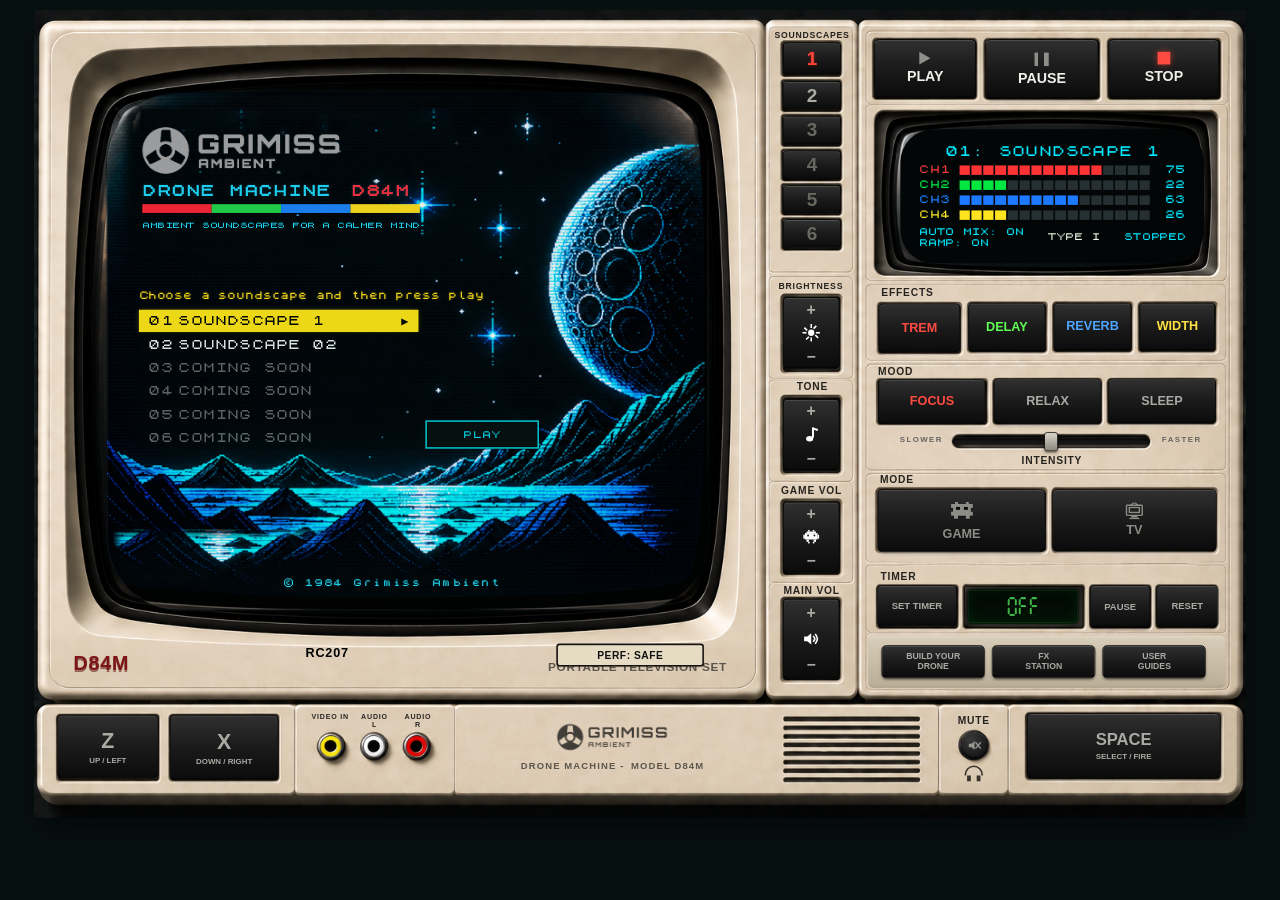
==== commit 0d768104: "207" ====
--- a/index.html
+++ b/index.html
@@ -4,7 +4,7 @@
   <meta charset="utf-8">
   <meta name="viewport" content="width=device-width,initial-scale=1">
   <title>D84M Drone Machine</title>
-  <link rel="stylesheet" href="styles/base.css?v=rc206">
+  <link rel="stylesheet" href="styles/base.css?v=rc207">
 </head>
 <body>
   <div class="stage-viewport" id="stage-viewport">
@@ -14,7 +14,8 @@
           <div class="crt-screen-root" id="crt-screen-root"></div>
           <div class="ss-flash" id="ss-flash">01</div>
         </section>
-        <div class="build-version-label" aria-label="Build version">RC206</div>
+        <div class="build-version-label" aria-label="Build version">RC207</div>
+        <button class="performance-mode-button" id="performance-mode-button" type="button" aria-label="Performance mode" aria-pressed="false">PERF: SAFE</button>
 
         <section class="small-crt" aria-label="Small CRT status">
           <div class="small-title" id="small-ss">01: SOUNDSCAPE 01</div>
@@ -126,6 +127,6 @@
     <span id="dev-status">Ready</span>
   </aside>
 
-  <script type="module" src="src/main.js?v=rc206"></script>
+  <script type="module" src="src/main.js?v=rc207"></script>
 </body>
 </html>
--- a/styles/base.css
+++ b/styles/base.css
@@ -5874,3 +5874,31 @@
 }
 #crt-screen-root .cc3-screen .cc2-radar-sweep{box-shadow:none!important;}
 #crt-screen-root .cc3-screen .cc2-fxmod-nav{box-shadow:none!important;}
+
+/* RC207 PERFORMANCE — per-device SAFE / SMOOTH visual refresh profile. */
+.build-version-label{
+  left:5.99%!important;
+  width:36.4%!important;
+}
+.performance-mode-button{
+  position:absolute;
+  left:43.1%;
+  top:78.42%;
+  width:12.2%;
+  height:29px;
+  z-index:120;
+  border:2px solid #16130f;
+  border-radius:4px;
+  background:#e6dcc4;
+  color:#111;
+  font:900 13px/1 Arial,sans-serif;
+  letter-spacing:.65px;
+  text-align:center;
+  box-shadow:inset 0 1px rgba(255,255,255,.55),0 1px 1px rgba(0,0,0,.2);
+  cursor:pointer;
+  -webkit-user-select:none;
+  user-select:none;
+  -webkit-touch-callout:none;
+}
+.performance-mode-button:active{transform:translateY(1px);}
+.performance-mode-button[data-mode="smooth"]{background:#f4eedf;}
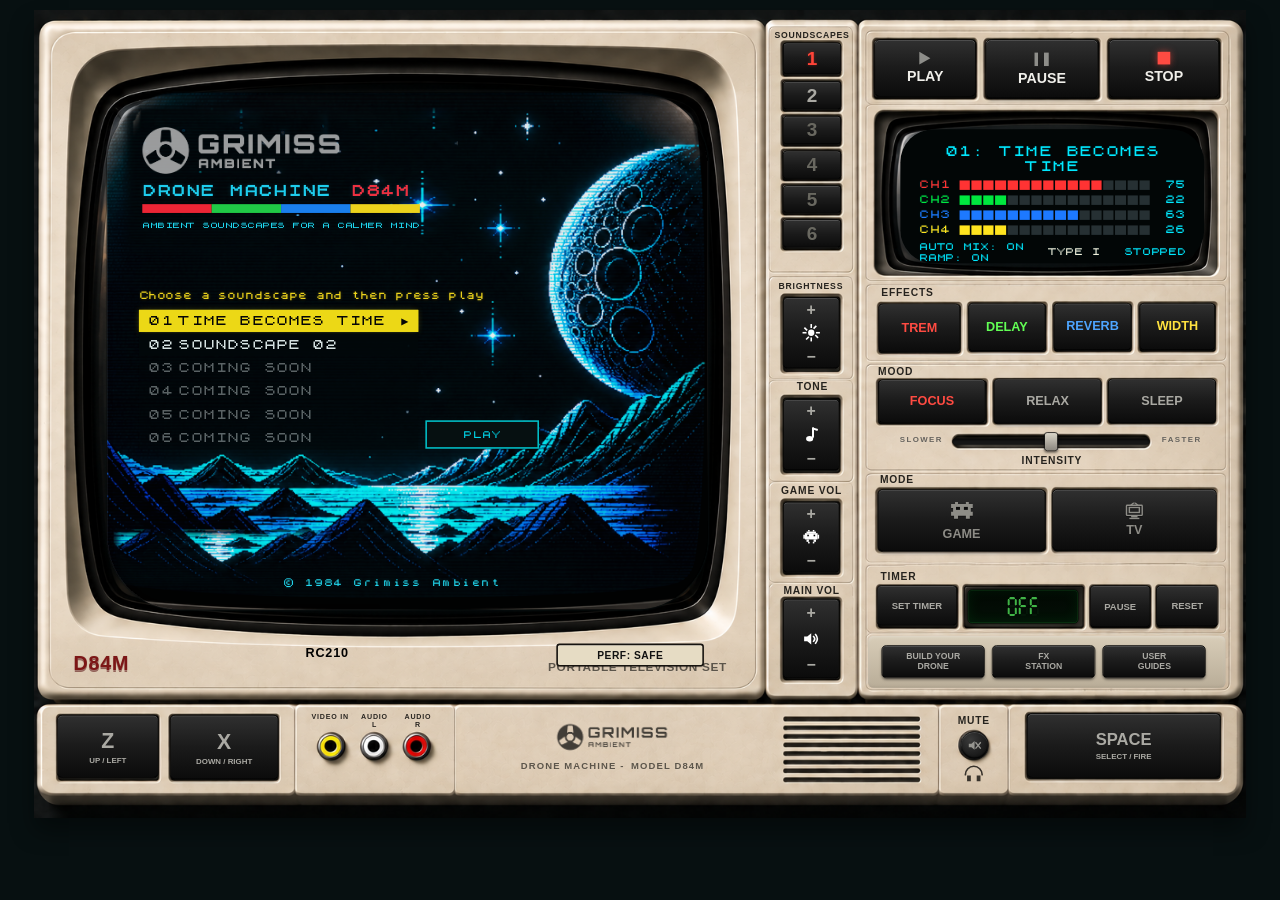
==== commit 550a41a2: "210" ====
--- a/index.html
+++ b/index.html
@@ -4,7 +4,7 @@
   <meta charset="utf-8">
   <meta name="viewport" content="width=device-width,initial-scale=1">
   <title>D84M Drone Machine</title>
-  <link rel="stylesheet" href="styles/base.css?v=rc207">
+  <link rel="stylesheet" href="styles/base.css?v=rc208">
 </head>
 <body>
   <div class="stage-viewport" id="stage-viewport">
@@ -14,7 +14,7 @@
           <div class="crt-screen-root" id="crt-screen-root"></div>
           <div class="ss-flash" id="ss-flash">01</div>
         </section>
-        <div class="build-version-label" aria-label="Build version">RC207</div>
+        <div class="build-version-label" aria-label="Build version">RC210</div>
         <button class="performance-mode-button" id="performance-mode-button" type="button" aria-label="Performance mode" aria-pressed="false">PERF: SAFE</button>
 
         <section class="small-crt" aria-label="Small CRT status">
@@ -127,6 +127,6 @@
     <span id="dev-status">Ready</span>
   </aside>
 
-  <script type="module" src="src/main.js?v=rc207"></script>
+  <script type="module" src="src/main.js?v=rc208"></script>
 </body>
 </html>
--- a/styles/base.css
+++ b/styles/base.css
@@ -5902,3 +5902,83 @@
 }
 .performance-mode-button:active{transform:translateY(1px);}
 .performance-mode-button[data-mode="smooth"]{background:#f4eedf;}
+
+
+/* RC208 — Special Event controls, status and cheaper TV OSD */
+.rc208-fx-owner{margin-left:auto;font-style:normal;font:700 10px ZX,'Courier New',monospace;letter-spacing:.06em;color:#fff;border:1px solid currentColor;padding:3px 6px;min-width:104px;text-align:center}
+.rc208-fx-owner[data-owner="automix"]{color:#6cff8b}.rc208-fx-owner[data-owner="spe"]{color:#ffdc52}.rc208-fx-owner[data-owner="manual"]{color:#fff}
+.rc208-spe-options{grid-template-columns:minmax(0,2fr) minmax(74px,.75fr) minmax(74px,.75fr) auto!important;align-items:stretch!important}
+.rc208-spe-timing{display:grid;grid-template-columns:1fr 1fr auto;gap:8px;align-items:end}.rc208-spe-timing label{display:grid;gap:4px;font:700 10px ZX,'Courier New',monospace;color:#fff;text-align:center}.rc208-spe-timing input{width:100%;min-width:100px}.rc208-spe-timing input:disabled{opacity:.28}
+.cc2-fxmod-head{display:flex!important;align-items:center;gap:8px}
+.osd{will-change:opacity}.osd-meter,.osd-label,.osd-value{contain:paint}
+
+/* RC209 — split AUTO MIX / AUTO FX control surfaces. */
+#crt-screen-root .byd2-screen .byd-auto-panel{
+  position:absolute!important;left:1%!important;top:51.2%!important;width:98%!important;height:10.2%!important;
+  z-index:30!important;display:grid!important;grid-template-columns:1.1fr .9fr 2fr 2fr!important;gap:10px!important;
+  align-items:center!important;padding:6px 8px!important;box-sizing:border-box!important;border:2px solid rgba(235,235,235,.9)!important;
+  border-radius:6px!important;background:#020405!important;
+}
+#crt-screen-root .byd2-screen .d8m4-zone-main [data-dev-key="character"]{top:63%!important;height:24%!important;}
+#crt-screen-root .d8m4-auto-main{
+  min-height:38px!important;border:2px solid #f3f3f3!important;border-radius:5px!important;background:#050505!important;color:#fff!important;
+  font:900 13px/1 ZX,'Courier New',monospace!important;letter-spacing:.04em!important;box-shadow:none!important;
+}
+#crt-screen-root .d8m4-auto-main.active{background:#20ef5a!important;color:#001408!important;border-color:#20ef5a!important;}
+#crt-screen-root .byd-auto-level-group{display:grid!important;grid-template-columns:1.7fr repeat(3,1fr)!important;gap:5px!important;align-items:center!important;}
+#crt-screen-root .byd-auto-level-group>span{color:#fff!important;font:700 9px/1.1 ZX,'Courier New',monospace!important;text-align:center!important;}
+#crt-screen-root .byd-auto-level{height:28px!important;border:1px solid #fff!important;background:#000!important;color:#fff!important;font:700 9px ZX,'Courier New',monospace!important;}
+#crt-screen-root .byd-auto-level.active{background:#fff!important;color:#000!important;}
+
+#crt-screen-root .cc3-screen .cc-autofx-panel{
+  position:absolute!important;left:74.5%!important;top:20.2%!important;width:24.5%!important;height:43.8%!important;z-index:30!important;
+  box-sizing:border-box!important;padding:9px!important;border:2px solid rgba(235,235,235,.92)!important;border-radius:6px!important;background:#010405!important;
+  display:grid!important;grid-template-rows:auto 1fr 1fr!important;gap:9px!important;color:#20ef5a!important;
+}
+#crt-screen-root .cc3-screen .cc-autofx-main{width:100%!important;min-height:42px!important;font-size:14px!important;}
+#crt-screen-root .cc3-screen .cc-autofx-line{display:grid!important;grid-template-columns:58px repeat(5,minmax(0,1fr))!important;gap:4px!important;align-items:center!important;}
+#crt-screen-root .cc3-screen .cc-autofx-line:last-child{grid-template-columns:58px repeat(3,minmax(0,1fr))!important;}
+#crt-screen-root .cc3-screen .cc-autofx-line>span{font:700 9px ZX,'Courier New',monospace!important;color:#20ef5a!important;text-align:left!important;}
+#crt-screen-root .cc3-screen .cc-autofx-choice{height:27px!important;padding:0 2px!important;border:1px solid #20ef5a!important;background:#000!important;color:#20ef5a!important;font:700 8px ZX,'Courier New',monospace!important;}
+#crt-screen-root .cc3-screen .cc-autofx-choice.active{background:#20ef5a!important;color:#001408!important;}
+.rc208-fx-owner[data-owner="autofx"]{color:#ff79ff!important;}
+
+
+/* RC210 — current soundscape + JSON channel-name labels. */
+.screen-soundscape-name {
+  position: absolute;
+  top: 4px;
+  left: 50%;
+  transform: translateX(-50%);
+  max-width: 70%;
+  overflow: hidden;
+  text-overflow: ellipsis;
+  white-space: nowrap;
+  z-index: 8;
+  font-family: "ZX Spectrum", monospace;
+  font-size: 12px;
+  line-height: 1;
+  letter-spacing: 1px;
+  text-transform: uppercase;
+  color: #fff;
+  text-align: center;
+  pointer-events: none;
+}
+.byd2-channel-name,
+.cc3-channel-name {
+  display: block;
+  width: 100%;
+  min-height: 14px;
+  margin-top: 2px;
+  overflow: hidden;
+  text-overflow: ellipsis;
+  white-space: nowrap;
+  font-family: "ZX Spectrum", monospace;
+  font-size: 9px;
+  line-height: 12px;
+  letter-spacing: .35px;
+  color: #fff;
+  text-align: center;
+  opacity: .95;
+  pointer-events: none;
+}
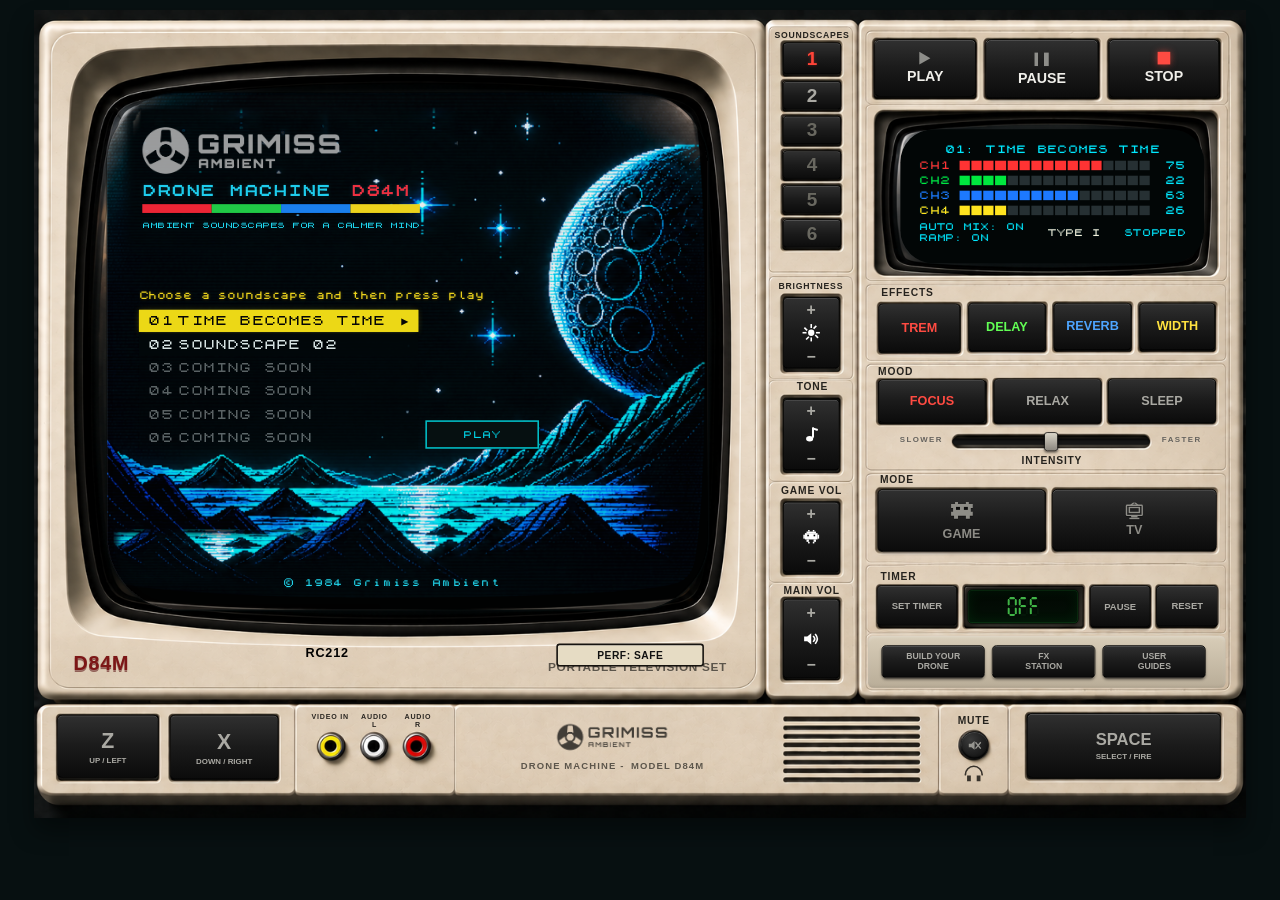
==== commit 57d97acc: "212" ====
--- a/index.html
+++ b/index.html
@@ -14,7 +14,7 @@
           <div class="crt-screen-root" id="crt-screen-root"></div>
           <div class="ss-flash" id="ss-flash">01</div>
         </section>
-        <div class="build-version-label" aria-label="Build version">RC210</div>
+        <div class="build-version-label" aria-label="Build version">RC212</div>
         <button class="performance-mode-button" id="performance-mode-button" type="button" aria-label="Performance mode" aria-pressed="false">PERF: SAFE</button>
 
         <section class="small-crt" aria-label="Small CRT status">
--- a/styles/base.css
+++ b/styles/base.css
@@ -5982,3 +5982,157 @@
   opacity: .95;
   pointer-events: none;
 }
+
+
+/* RC211 — clearer Soundscape/track identity + separated AUTO FX panel. */
+/* Big-screen current soundscape: prominent Spectrum-style cyan identity. */
+#crt-screen-root .screen-soundscape-name{
+  top:2px!important;
+  max-width:82%!important;
+  font-family:ZX,'Courier New',monospace!important;
+  font-size:19px!important;
+  line-height:22px!important;
+  letter-spacing:1.25px!important;
+  color:#00e9ff!important;
+  text-shadow:0 0 3px rgba(0,233,255,.22)!important;
+  opacity:1!important;
+}
+/* Mini CRT has less room: keep the full name readable without dominating. */
+#small-ss{
+  font-size:13px!important;
+  line-height:15px!important;
+  margin-bottom:6px!important;
+  white-space:nowrap!important;
+  overflow:hidden!important;
+  text-overflow:ellipsis!important;
+}
+/* JSON track names use the Spectrum face, are larger, and inherit channel identity. */
+#crt-screen-root .byd2-channel-name,
+#crt-screen-root .cc3-channel-name{
+  font-family:ZX,'Courier New',monospace!important;
+  font-size:11px!important;
+  line-height:14px!important;
+  min-height:16px!important;
+  letter-spacing:.45px!important;
+  opacity:1!important;
+}
+#crt-screen-root .byd2-red .byd2-channel-name,
+#crt-screen-root .cc3-red .cc3-channel-name{color:#ff4050!important;}
+#crt-screen-root .byd2-green .byd2-channel-name,
+#crt-screen-root .cc3-green .cc3-channel-name{color:#20ef5a!important;}
+#crt-screen-root .byd2-blue .byd2-channel-name,
+#crt-screen-root .cc3-blue .cc3-channel-name{color:#3788ff!important;}
+#crt-screen-root .byd2-yellow .byd2-channel-name,
+#crt-screen-root .cc3-yellow .cc3-channel-name{color:#ffe42f!important;}
+
+/* Keep Special Event setup and AUTO FX as two visibly separate right-hand panels. */
+#crt-screen-root .cc3-screen .cc3-fx-options-panel{
+  left:74.5%!important;
+  top:2.2%!important;
+  width:24.5%!important;
+  height:26.8%!important;
+  z-index:32!important;
+  padding:7px!important;
+  border:2px solid rgba(235,235,235,.92)!important;
+  border-radius:6px!important;
+  background:#010405!important;
+  overflow:hidden!important;
+  box-shadow:none!important;
+}
+#crt-screen-root .cc3-screen .cc3-fx-options-panel::after{display:none!important;}
+#crt-screen-root .cc3-screen .cc3-fx-options-grid.rc208-spe-options{
+  width:100%!important;
+  height:100%!important;
+  display:grid!important;
+  grid-template-columns:1fr 1fr!important;
+  grid-template-rows:auto auto auto!important;
+  gap:5px 7px!important;
+  background:none!important;
+}
+#crt-screen-root .cc3-screen .rc208-spe-timing{
+  grid-column:1 / -1!important;
+  display:grid!important;
+  grid-template-columns:1fr 1fr 56px!important;
+  gap:6px!important;
+  align-items:end!important;
+}
+#crt-screen-root .cc3-screen .rc208-spe-timing label{
+  font-size:8px!important;
+  gap:2px!important;
+}
+#crt-screen-root .cc3-screen .rc208-spe-timing input{
+  min-width:0!important;
+  width:100%!important;
+}
+#crt-screen-root .cc3-screen .cc3-fx-options-col{
+  display:grid!important;
+  grid-template-columns:42px 1fr!important;
+  grid-template-rows:18px 25px!important;
+  gap:3px 5px!important;
+  align-items:center!important;
+}
+#crt-screen-root .cc3-screen .cc3-fx-options-title{
+  grid-column:1!important;grid-row:1!important;
+  font-size:8px!important;text-align:left!important;
+}
+#crt-screen-root .cc3-screen .cc3-fx-options-value{
+  grid-column:2!important;grid-row:1!important;
+  min-height:18px!important;height:18px!important;
+  font-size:13px!important;line-height:18px!important;
+}
+#crt-screen-root .cc3-screen .cc3-fx-options-set{
+  grid-column:1 / -1!important;grid-row:2!important;
+  min-height:25px!important;height:25px!important;font-size:9px!important;
+}
+#crt-screen-root .cc3-screen .cc3-fx-options-reset{
+  grid-column:1 / -1!important;
+  min-height:25px!important;height:25px!important;font-size:9px!important;
+}
+#crt-screen-root .cc3-screen .cc-autofx-panel{
+  left:74.5%!important;
+  top:31.2%!important;
+  width:24.5%!important;
+  height:32.8%!important;
+  z-index:31!important;
+  padding:8px!important;
+  border:2px solid rgba(235,235,235,.92)!important;
+  border-radius:6px!important;
+  background:#010405!important;
+  display:grid!important;
+  grid-template-rows:42px 1fr 1fr!important;
+  gap:7px!important;
+  overflow:hidden!important;
+}
+#crt-screen-root .cc3-screen .cc-autofx-main{
+  width:100%!important;
+  min-height:40px!important;
+  font-size:13px!important;
+}
+#crt-screen-root .cc3-screen .cc-autofx-line{
+  display:grid!important;
+  grid-template-columns:48px repeat(5,minmax(0,1fr))!important;
+  gap:3px!important;
+  align-items:center!important;
+}
+#crt-screen-root .cc3-screen .cc-autofx-line:last-child{
+  grid-template-columns:48px repeat(3,minmax(0,1fr))!important;
+}
+#crt-screen-root .cc3-screen .cc-autofx-line>span{font-size:8px!important;}
+#crt-screen-root .cc3-screen .cc-autofx-choice{
+  min-width:0!important;
+  height:25px!important;
+  font-size:7px!important;
+}
+
+
+/* RC212 — FX Scope flight timing: TAKE OFF / FLIGHT TIME / LANDING. */
+#crt-screen-root .cc3-screen .rc208-spe-timing{
+  grid-template-columns:1fr 1fr 1fr 52px!important;
+  gap:5px!important;
+}
+#crt-screen-root .cc3-screen .rc208-spe-timing label{
+  font-size:7px!important;
+  letter-spacing:.25px!important;
+  white-space:nowrap!important;
+}
+#crt-screen-root .cc3-screen .rc208-spe-timing input{min-width:0!important;width:100%!important;}
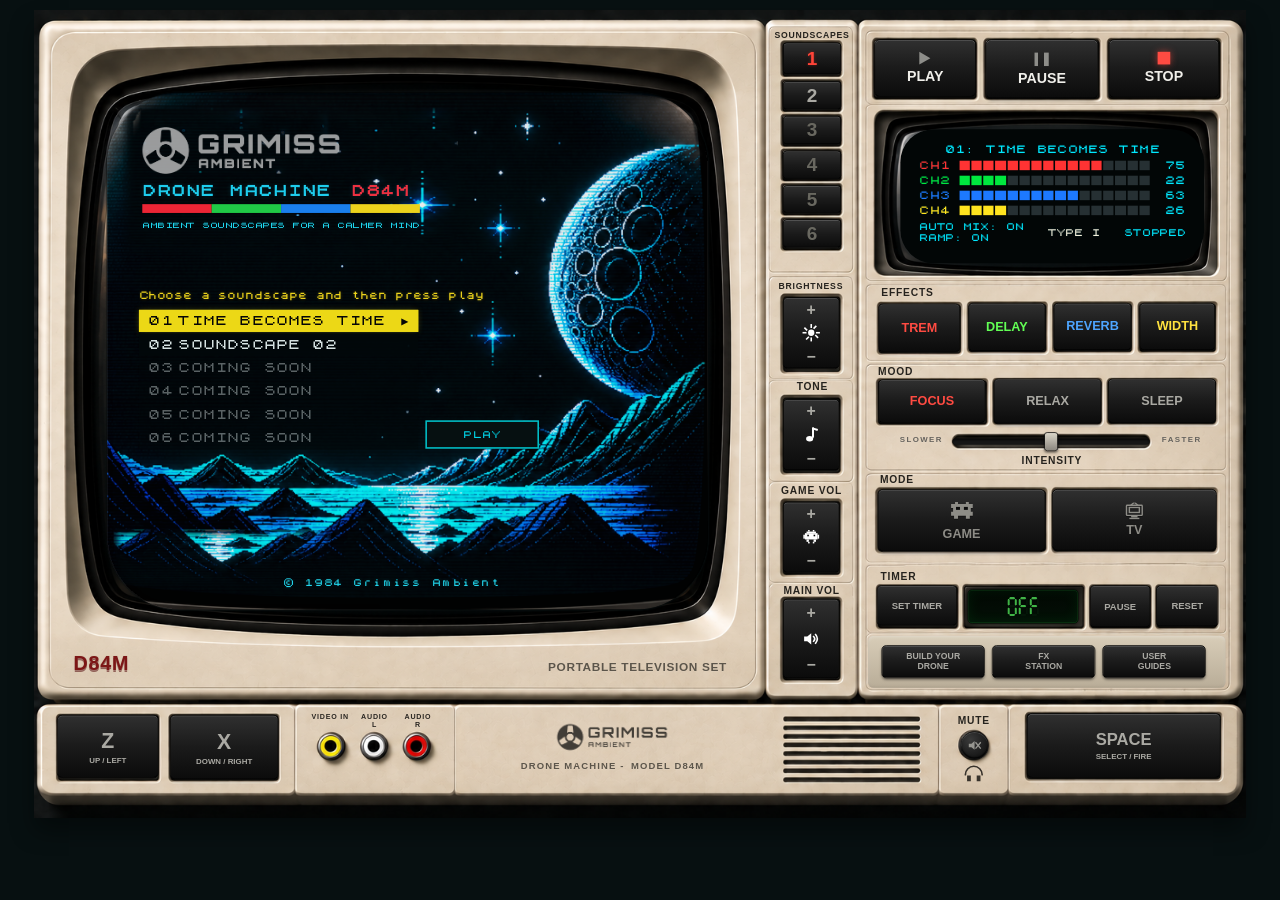
==== commit 20cdf34e: "217" ====
--- a/index.html
+++ b/index.html
@@ -14,8 +14,6 @@
           <div class="crt-screen-root" id="crt-screen-root"></div>
           <div class="ss-flash" id="ss-flash">01</div>
         </section>
-        <div class="build-version-label" aria-label="Build version">RC212</div>
-        <button class="performance-mode-button" id="performance-mode-button" type="button" aria-label="Performance mode" aria-pressed="false">PERF: SAFE</button>
 
         <section class="small-crt" aria-label="Small CRT status">
           <div class="small-title" id="small-ss">01: SOUNDSCAPE 01</div>
@@ -127,6 +125,6 @@
     <span id="dev-status">Ready</span>
   </aside>
 
-  <script type="module" src="src/main.js?v=rc208"></script>
+  <script type="module" src="src/main_RC217.js"></script>
 </body>
 </html>
--- a/styles/base.css
+++ b/styles/base.css
@@ -6136,3 +6136,39 @@
   white-space:nowrap!important;
 }
 #crt-screen-root .cc3-screen .rc208-spe-timing input{min-width:0!important;width:100%!important;}
+
+
+/* RC213 — performance selector moved from fascia into FX Station AUTO FX panel; no visible RC badge. */
+.build-version-label,.performance-mode-button{display:none!important;}
+#crt-screen-root .cc3-screen .cc-autofx-panel{
+  grid-template-rows:36px 1fr 1fr 28px!important;
+  gap:5px!important;
+}
+#crt-screen-root .cc3-screen .cc-autofx-main{min-height:34px!important;height:36px!important;}
+#crt-screen-root .cc3-screen .cc-performance-row{
+  display:grid!important;grid-template-columns:1fr 1.5fr!important;gap:6px!important;align-items:center!important;
+  border-top:1px solid rgba(235,235,235,.45)!important;padding-top:4px!important;min-height:0!important;
+}
+#crt-screen-root .cc3-screen .cc-performance-row>span{
+  font:700 7px/1 ZX,'Courier New',monospace!important;color:#fff!important;letter-spacing:.35px!important;
+}
+#crt-screen-root .cc3-screen .cc-performance-mode{
+  min-width:0!important;height:23px!important;border:1px solid #d8d8d8!important;border-radius:2px!important;
+  background:#090d0d!important;color:#fff!important;font:700 8px/1 ZX,'Courier New',monospace!important;
+  letter-spacing:.4px!important;cursor:pointer!important;-webkit-user-select:none!important;user-select:none!important;
+}
+#crt-screen-root .cc3-screen .cc-performance-mode[data-mode="smooth"]{
+  background:#e8e8e8!important;color:#050505!important;
+}
+
+/* RC214 — soundscape TV video playback. */
+#crt-screen-root .tv-video-screen{position:relative;overflow:hidden;background:#000;padding:0}
+#crt-screen-root .tv-soundscape-video{position:absolute;inset:0;width:100%;height:100%;object-fit:cover;background:#000;display:block}
+#crt-screen-root .tv-video-screen .base-footer{z-index:3}
+#crt-screen-root .tv-soundscape-video::-webkit-media-controls,
+#crt-screen-root .tv-soundscape-video::-webkit-media-controls-enclosure,
+#crt-screen-root .tv-soundscape-video::-webkit-media-controls-panel,
+#crt-screen-root .tv-soundscape-video::-webkit-media-controls-picture-in-picture-button{display:none!important;-webkit-appearance:none!important}
+
+/* RC217 — TV video load error fallback. */
+#crt-screen-root .tv-video-error{position:absolute;left:50%;top:50%;transform:translate(-50%,-50%);z-index:4;font-family:"ZX Spectrum",monospace;font-size:18px;color:#ff4c4c;letter-spacing:2px}
